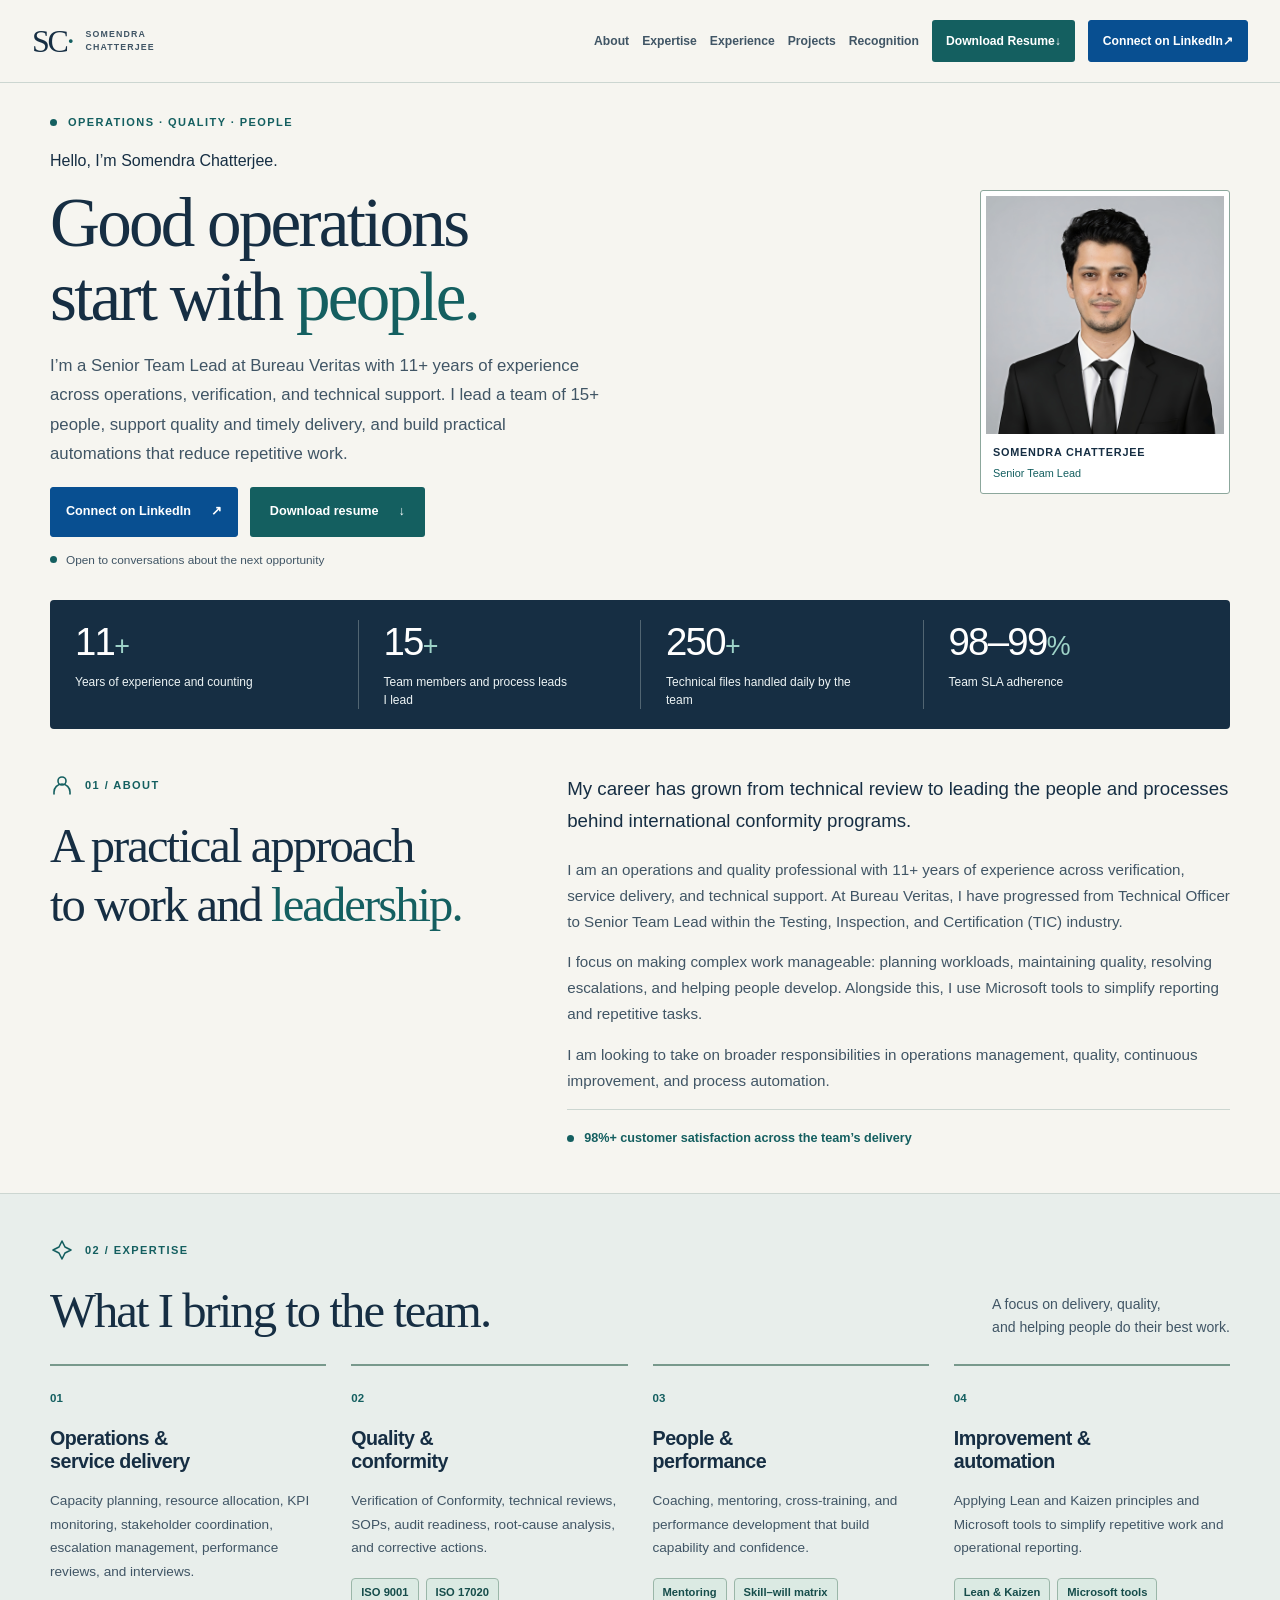
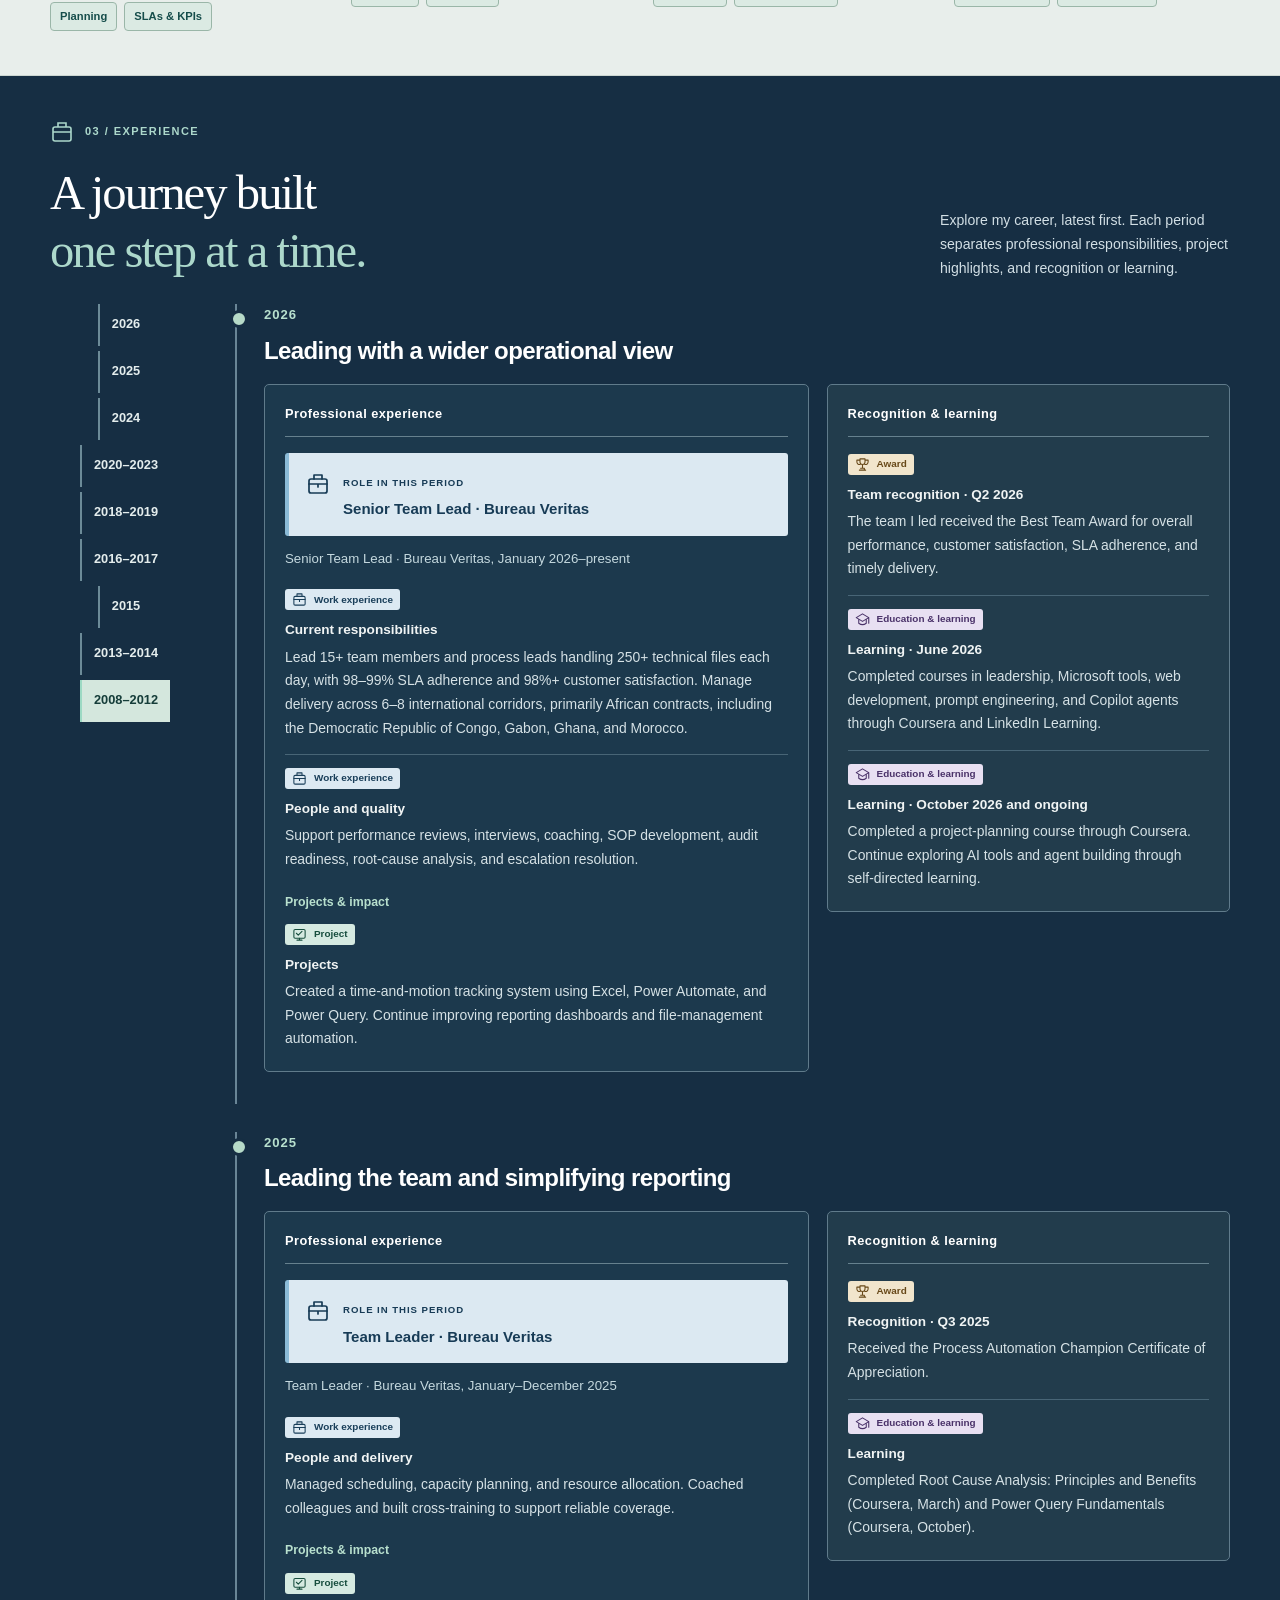
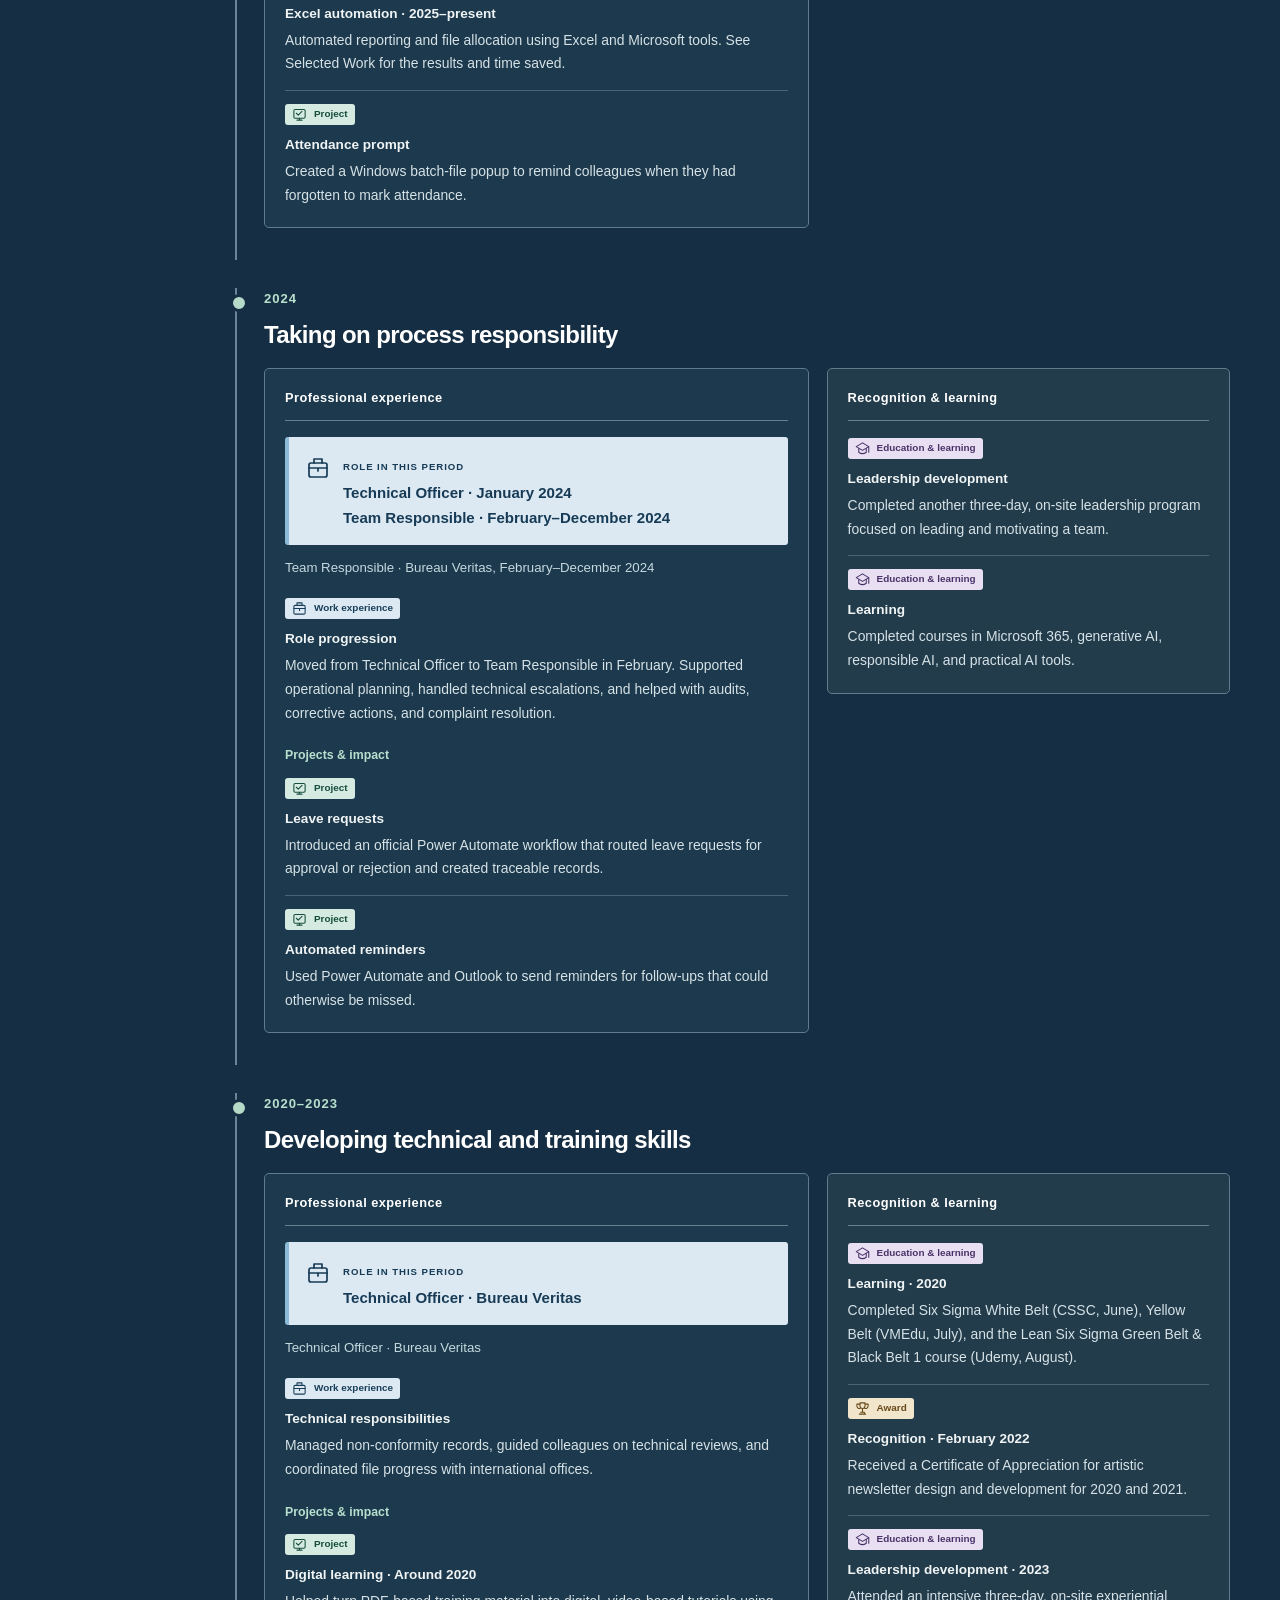
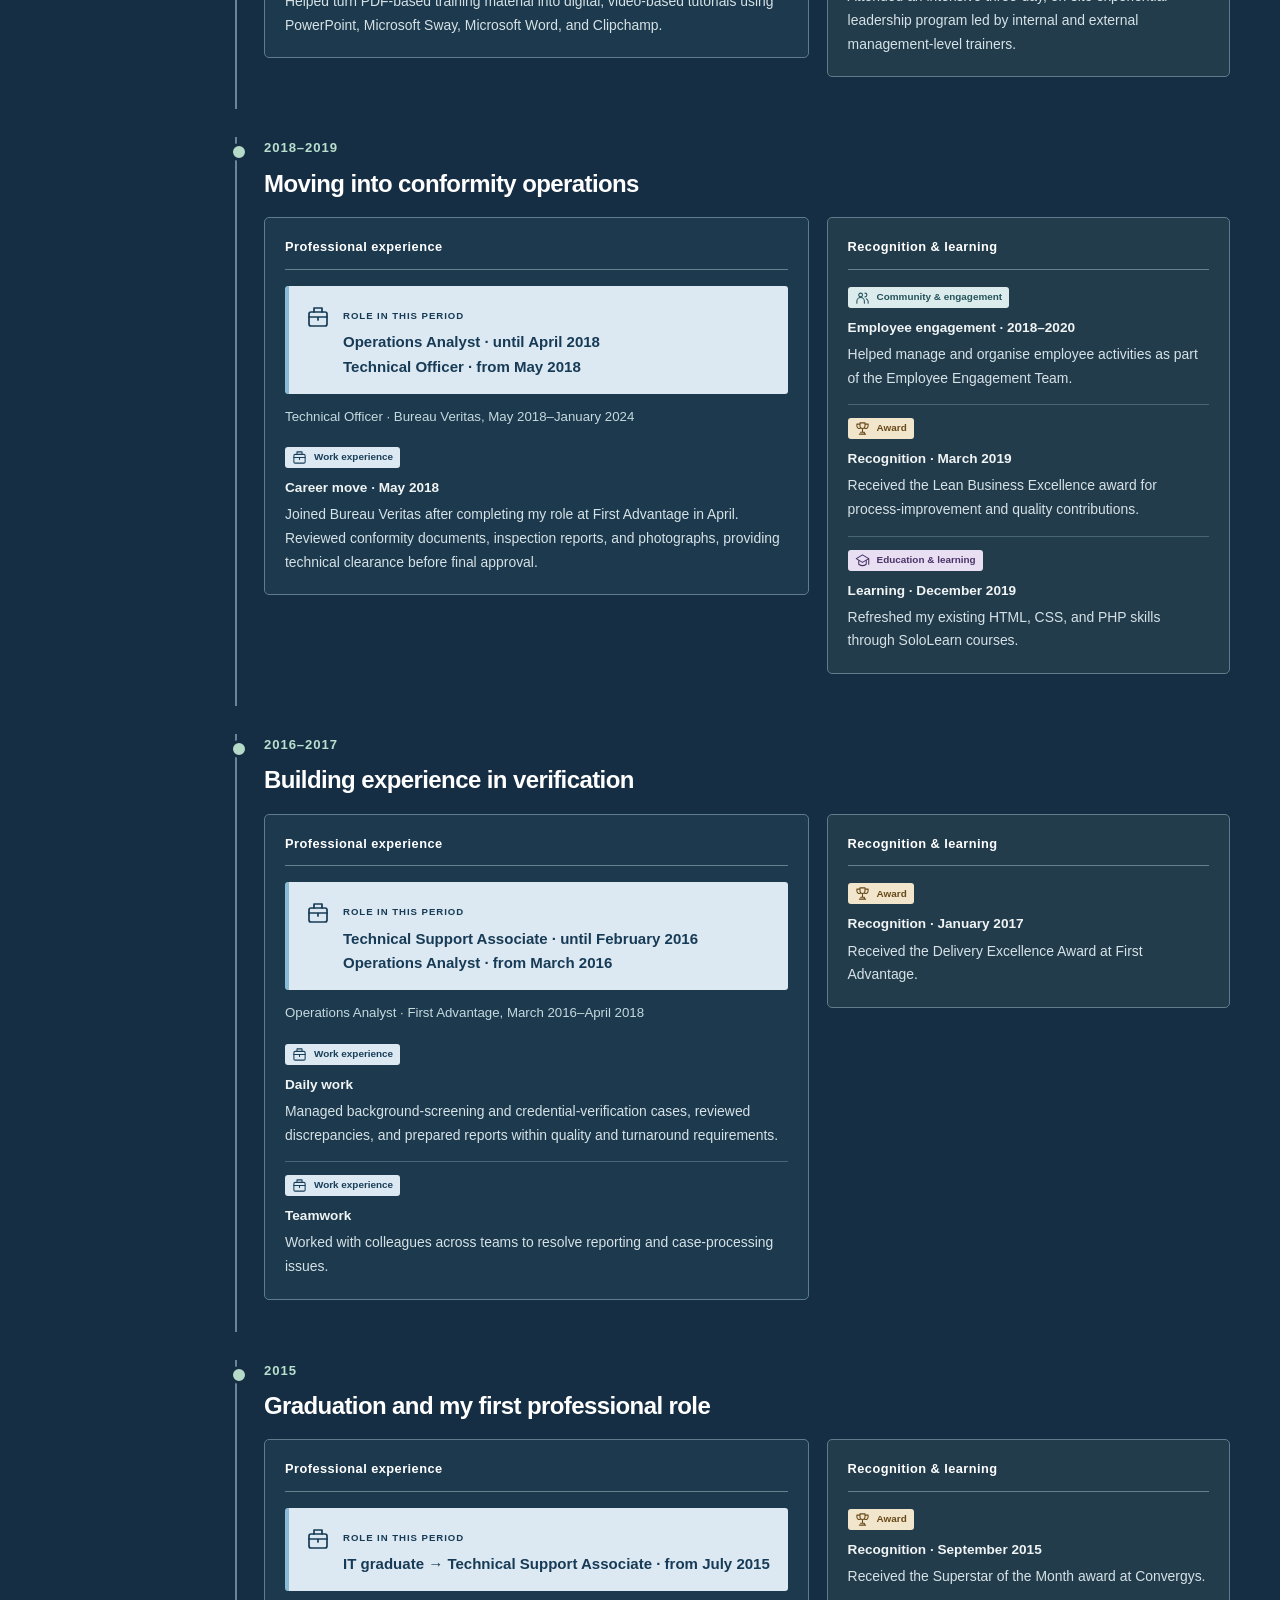
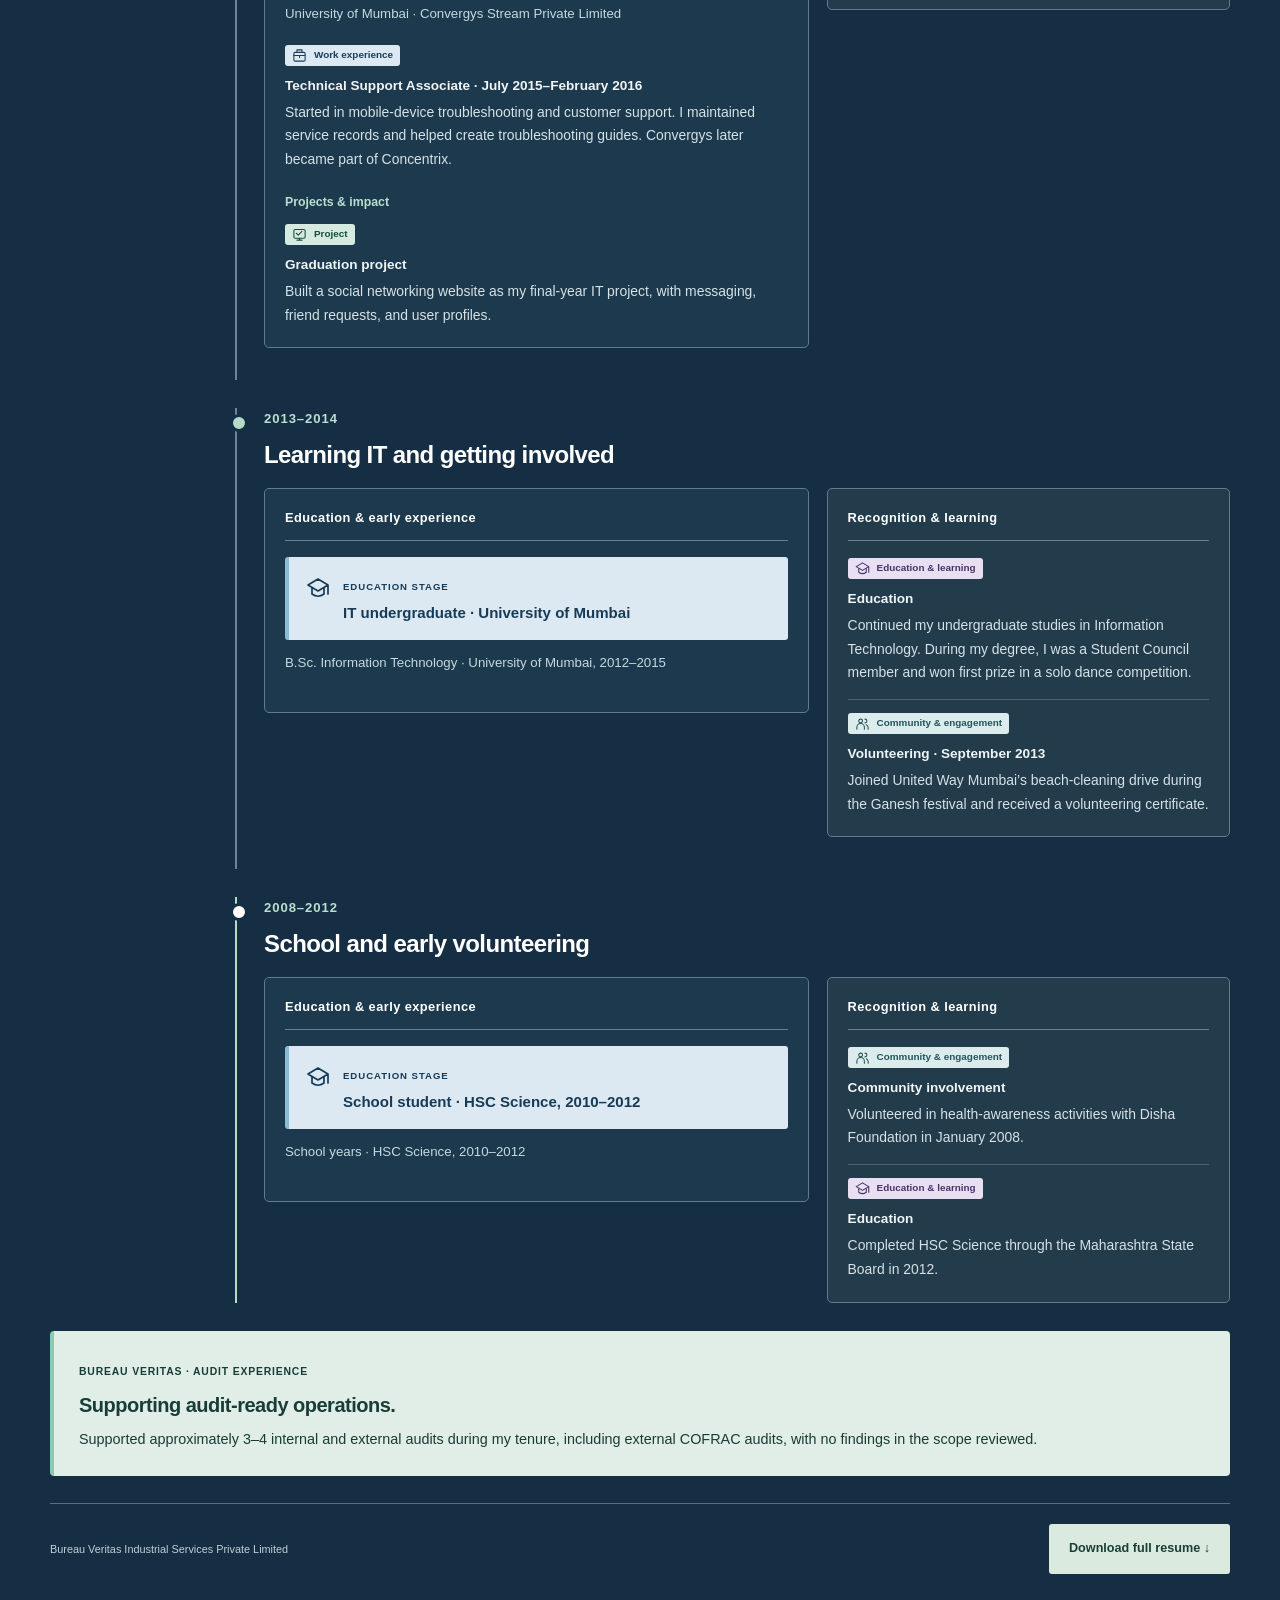
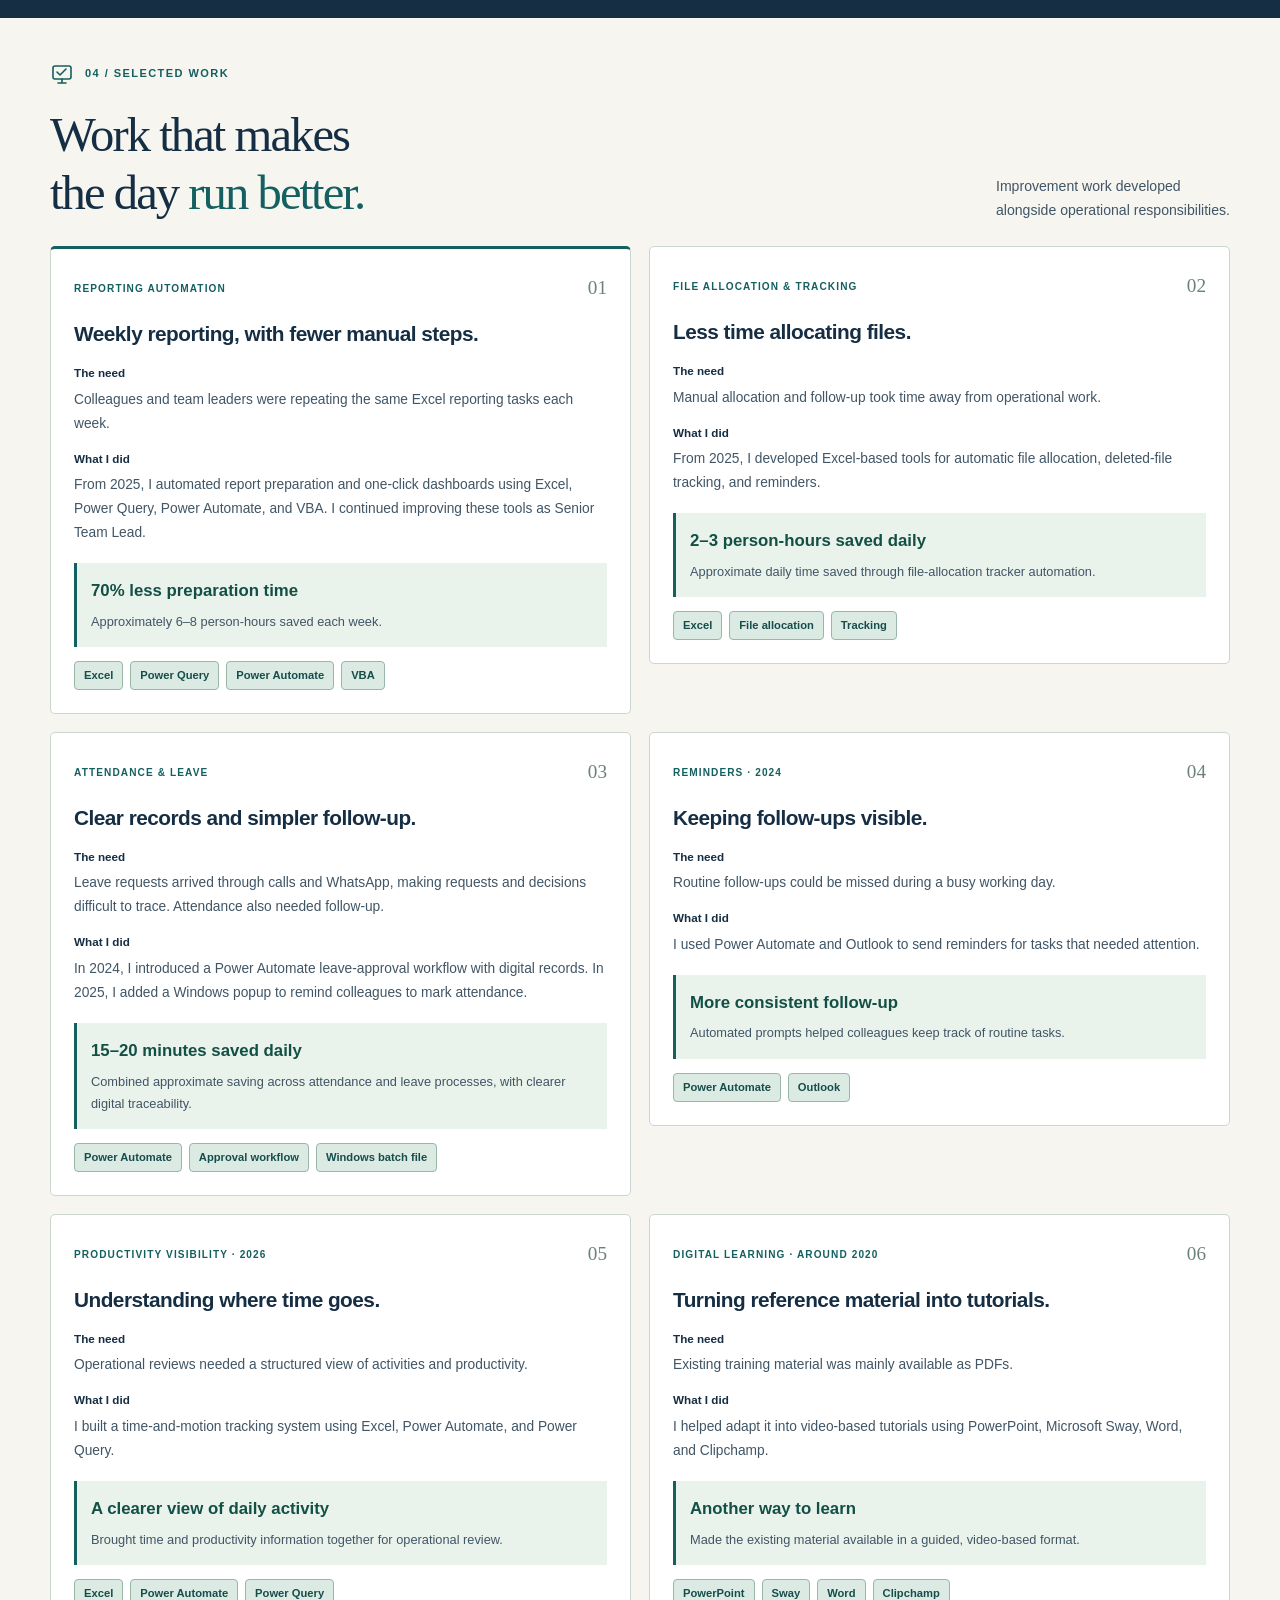
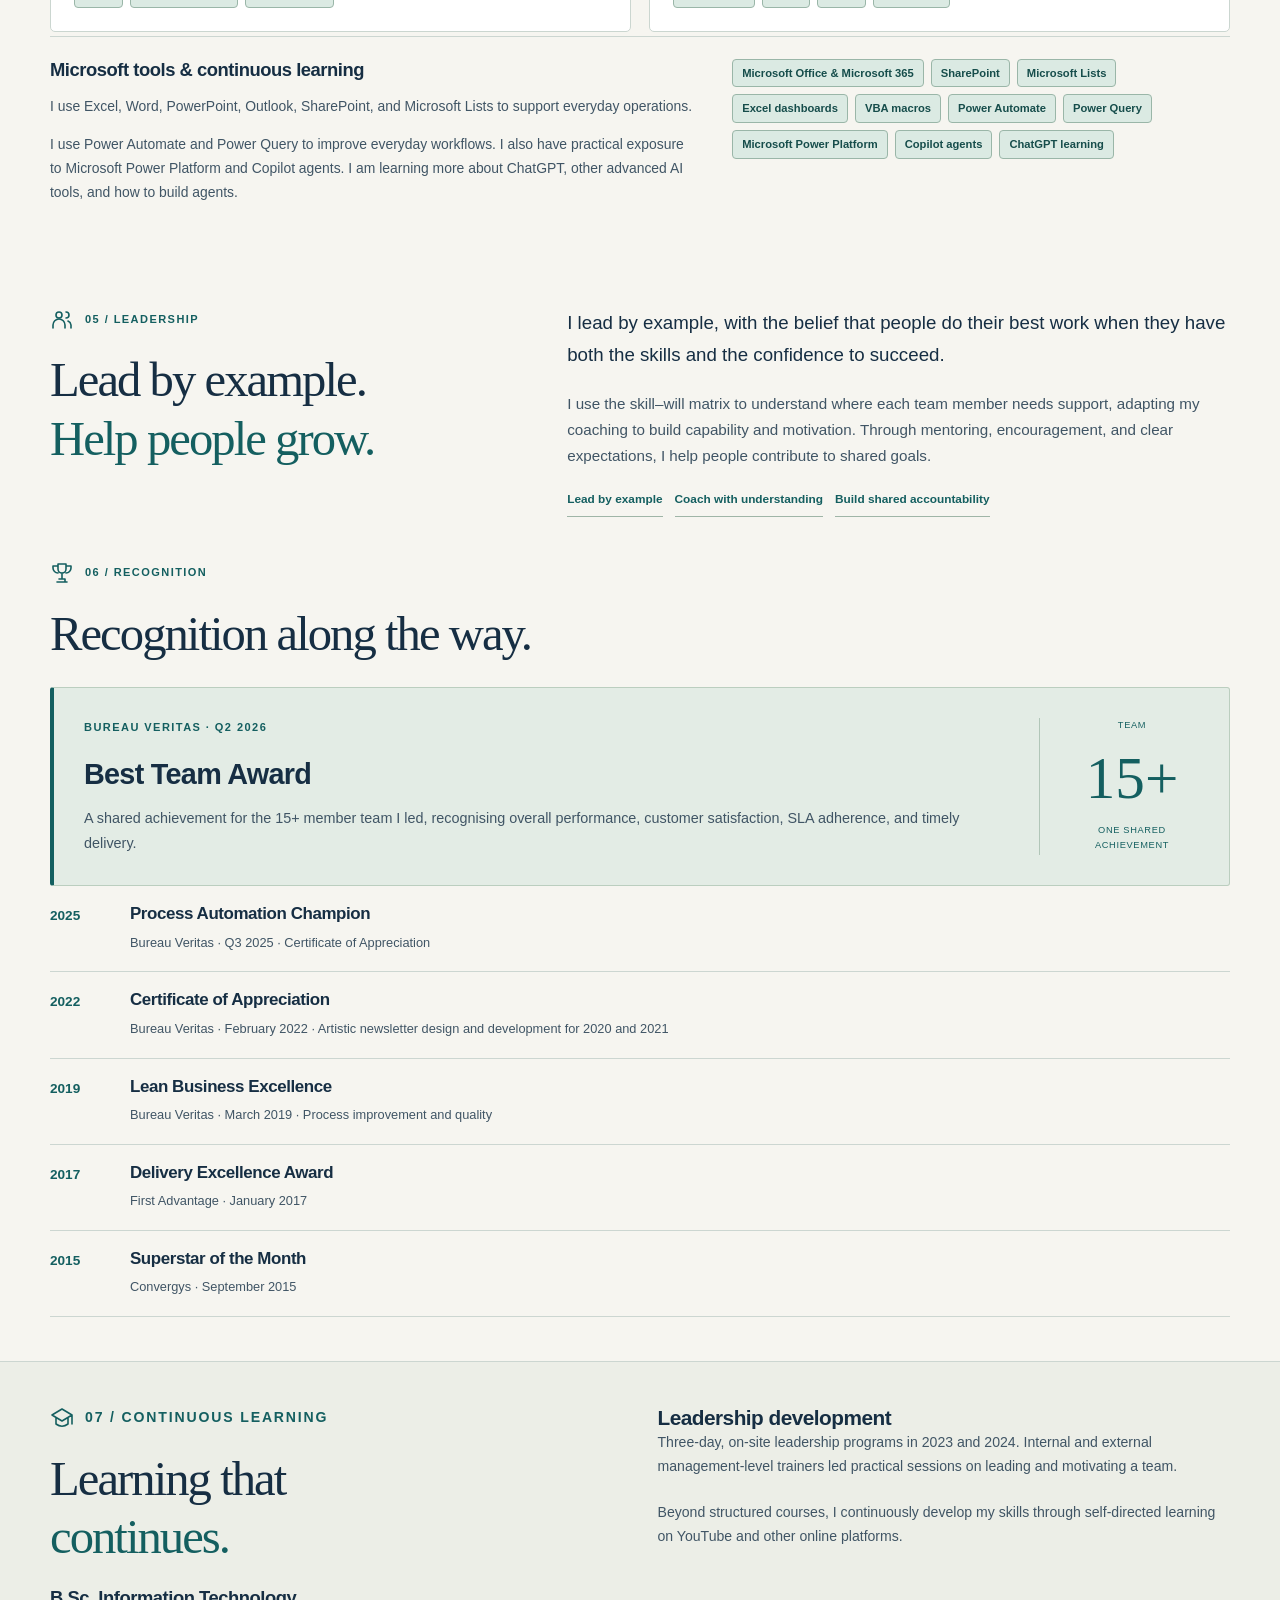
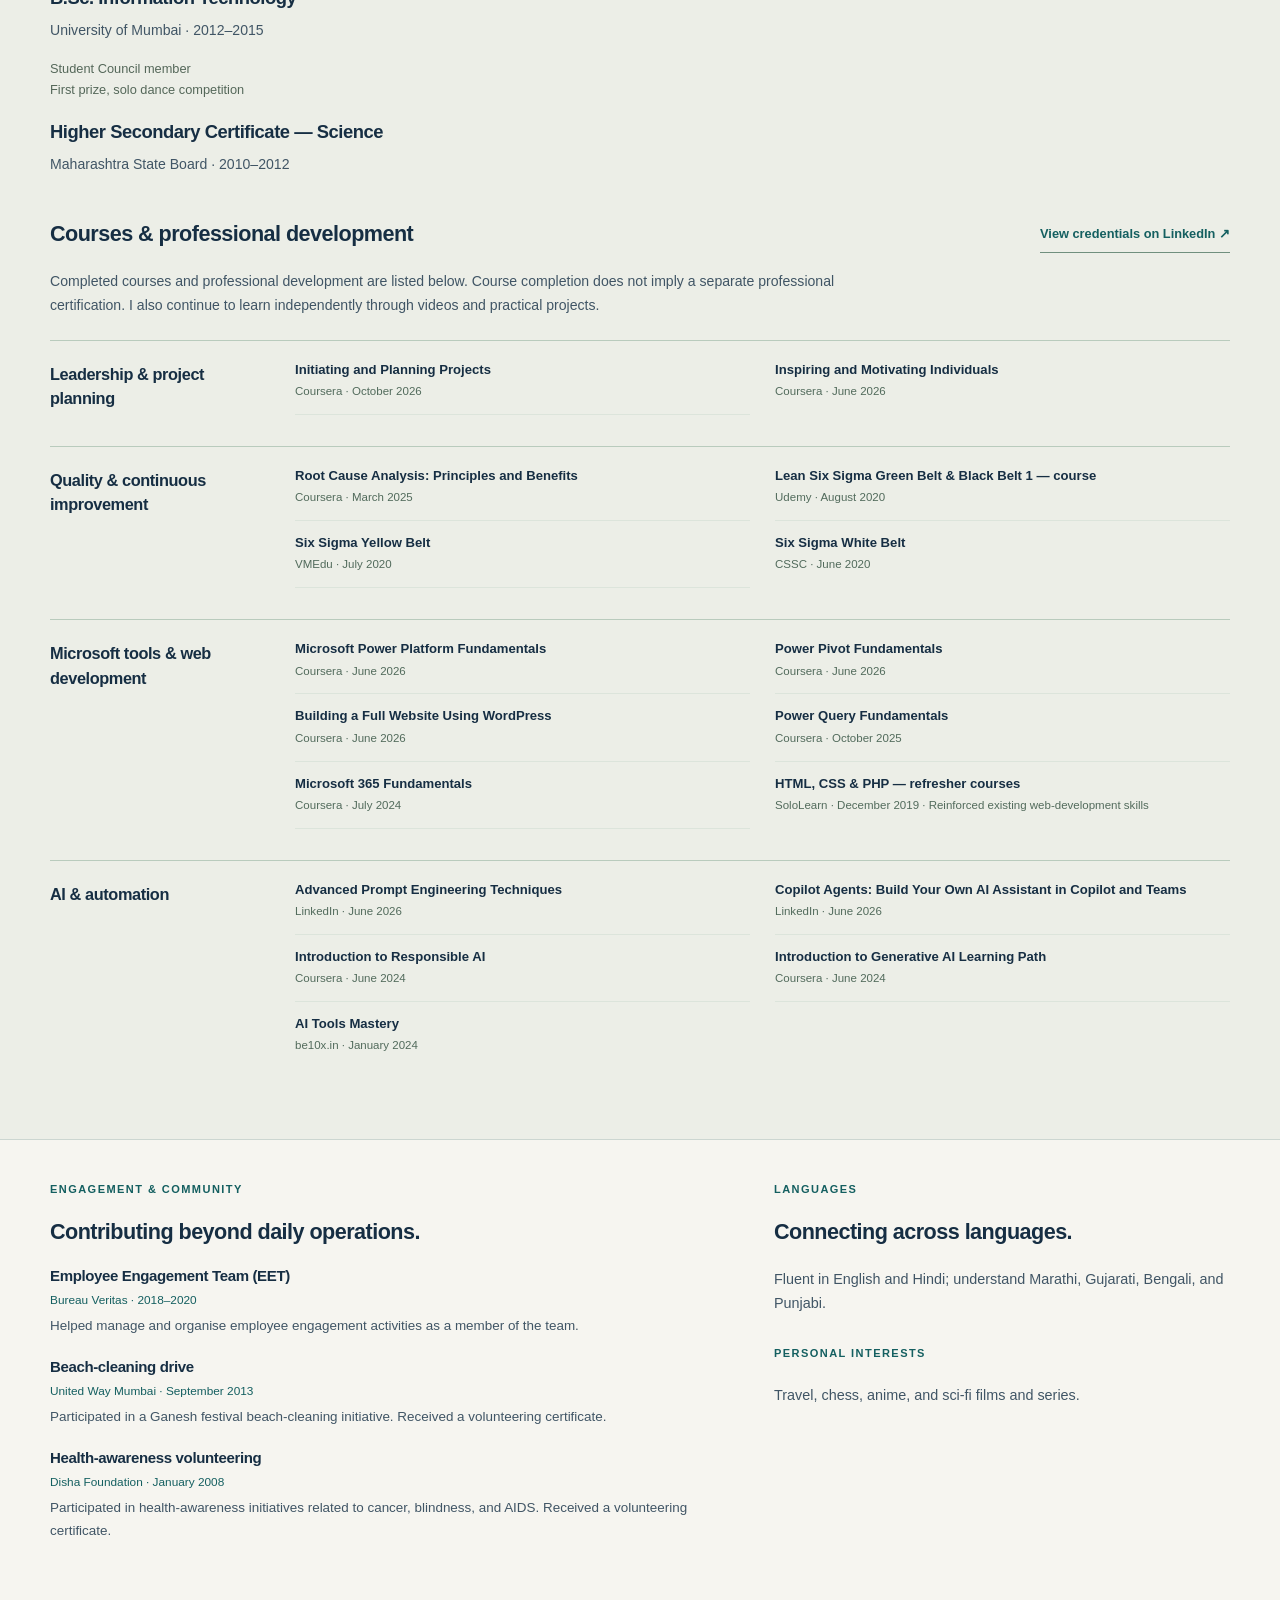
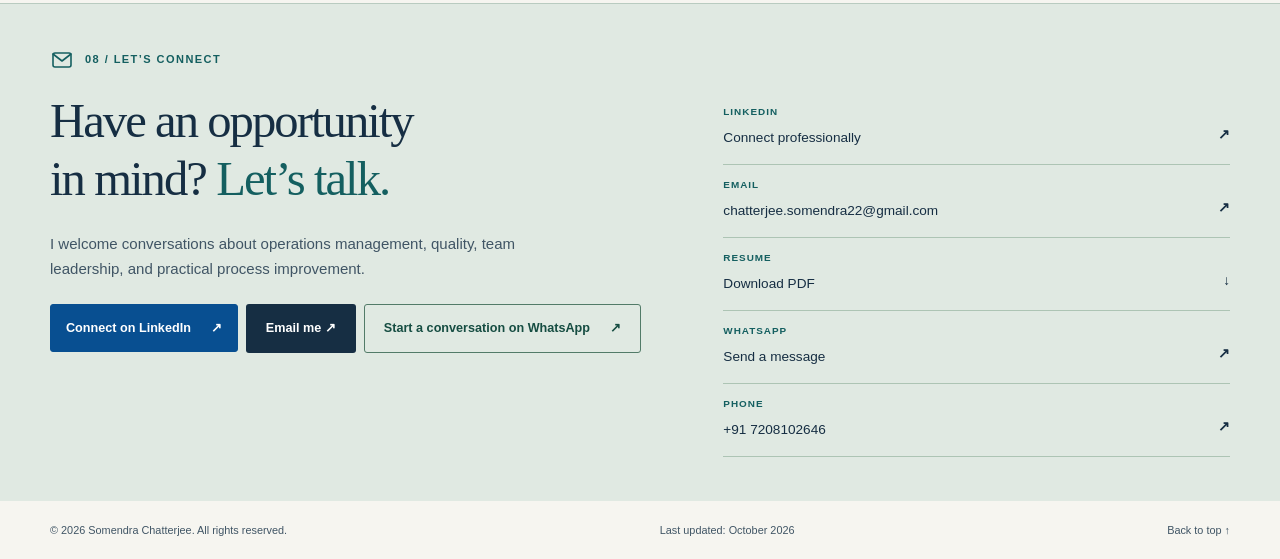
==== index.html @ 94c06a0e "Add files via upload" ====
<!doctype html>
<html lang="en">
<head>
<meta charset="utf-8"><meta name="viewport" content="width=device-width,initial-scale=1">
<meta name="theme-color" content="#142e3a">
<title>Somendra Chatterjee | Operations & Quality Leadership</title>
<meta name="description" content="Meet Somendra Chatterjee: Senior Team Lead with 11+ years of experience, leading operations, quality and practical process improvement at Bureau Veritas.">
<meta property="og:title" content="Somendra Chatterjee | Operations & Quality Leadership"><meta property="og:description" content="People-focused leadership. Reliable operations. Practical improvement."><meta property="og:type" content="website"><meta name="twitter:card" content="summary">
<link rel="icon" href="assets/favicon.svg" type="image/svg+xml"><link rel="stylesheet" href="styles.css"><script src="script.js" defer></script>
</head>
<body>
<a class="skip" href="#main">Skip to content</a>
<header class="header"><div class="nav-wrap"><a class="brand" href="#top" aria-label="Somendra Chatterjee home"><span class="monogram">SC<span>·</span></span><span class="brand-name">SOMENDRA<br>CHATTERJEE</span></a><nav id="navigation" aria-label="Main navigation"><a href="#about">About</a><a href="#expertise">Expertise</a><a href="#experience">Experience</a><a href="#projects">Projects</a><a href="#recognition">Recognition</a><a class="nav-resume" href="assets/Somendra-Chatterjee-Resume.pdf" download>Download Resume <span aria-hidden="true">↓</span></a><a class="nav-linkedin linkedin-button" href="https://www.linkedin.com/in/somendra1994chatterjee" target="_blank" rel="noopener noreferrer">Connect on LinkedIn <span aria-hidden="true">↗</span></a></nav></div></header>
<main id="main">
<section class="hero wrap" id="top" aria-labelledby="hero-title"><div class="hero-copy"><p class="eyebrow"><span class="dot"></span> OPERATIONS · QUALITY · PEOPLE</p><p class="intro-name">Hello, I’m Somendra Chatterjee.</p><h1 id="hero-title">Good operations<br>start with <span>people.</span></h1><p class="hero-text">I’m a Senior Team Lead at Bureau Veritas with 11+ years of experience across operations, verification, and technical support. I lead a team of 15+ people, support quality and timely delivery, and build practical automations that reduce repetitive work.</p><div class="actions"><a class="button linkedin-button" href="https://www.linkedin.com/in/somendra1994chatterjee" target="_blank" rel="noopener noreferrer">Connect on LinkedIn <span aria-hidden="true">↗</span></a><a class="button resume-button" href="assets/Somendra-Chatterjee-Resume.pdf" download>Download resume <span aria-hidden="true">↓</span></a></div><p class="availability"><span class="dot"></span> Open to conversations about the next opportunity</p></div><figure class="portrait"><img src="assets/portrait.jpg" width="1600" height="1600" alt="Somendra Chatterjee in a black suit and tie" fetchpriority="high"><figcaption><span>SOMENDRA CHATTERJEE</span><span>Senior Team Lead</span></figcaption></figure></section>
<section class="metrics wrap" aria-label="Career and team highlights"><div><strong>11<span>+</span></strong><p>Years of experience and counting</p></div><div><strong>15<span>+</span></strong><p>Team members and process leads I lead</p></div><div><strong>250<span>+</span></strong><p>Technical files handled daily by the team</p></div><div><strong>98–99<span>%</span></strong><p>Team SLA adherence</p></div></section>
<section class="section wrap split" id="about"><div><p class="eyebrow"><svg class="section-icon" viewBox="0 0 24 24" fill="none" stroke="currentColor" stroke-width="1.6" stroke-linecap="round" stroke-linejoin="round" aria-hidden="true"><circle cx="12" cy="8" r="4"/><path d="M4 21v-2a8 8 0 0 1 16 0v2"/></svg>01 / ABOUT</p><h2>A practical approach<br>to work and <em>leadership.</em></h2></div><div class="prose"><p class="lead">My career has grown from technical review to leading the people and processes behind international conformity programs.</p><p>I am an operations and quality professional with 11+ years of experience across verification, service delivery, and technical support. At Bureau Veritas, I have progressed from Technical Officer to Senior Team Lead within the Testing, Inspection, and Certification (TIC) industry.</p><p>I focus on making complex work manageable: planning workloads, maintaining quality, resolving escalations, and helping people develop. Alongside this, I use Microsoft tools to simplify reporting and repetitive tasks.</p><p>I am looking to take on broader responsibilities in operations management, quality, continuous improvement, and process automation.</p><div class="text-note"><span class="dot"></span><span>98%+ customer satisfaction across the team’s delivery</span></div></div></section>
<section class="expertise-band" id="expertise"><div class="wrap section"><div class="section-head"><div><p class="eyebrow"><svg class="section-icon" viewBox="0 0 24 24" fill="none" stroke="currentColor" stroke-width="1.6" stroke-linecap="round" stroke-linejoin="round" aria-hidden="true"><path d="m12 3 3 6 6 3-6 3-3 6-3-6-6-3 6-3Z"/></svg>02 / EXPERTISE</p><h2>What I bring to the team.</h2></div><p>A focus on delivery, quality,<br>and helping people do their best work.</p></div><div class="expertise-grid"><article><span class="number">01</span><h3>Operations &<br>service delivery</h3><p>Capacity planning, resource allocation, KPI monitoring, stakeholder coordination, escalation management, performance reviews, and interviews.</p><div class="tags"><span>Planning</span><span>SLAs & KPIs</span></div></article><article><span class="number">02</span><h3>Quality &<br>conformity</h3><p>Verification of Conformity, technical reviews, SOPs, audit readiness, root-cause analysis, and corrective actions.</p><div class="tags"><span>ISO 9001</span><span>ISO 17020</span></div></article><article><span class="number">03</span><h3>People &<br>performance</h3><p>Coaching, mentoring, cross-training, and performance development that build capability and confidence.</p><div class="tags"><span>Mentoring</span><span>Skill–will matrix</span></div></article><article><span class="number">04</span><h3>Improvement &<br>automation</h3><p>Applying Lean and Kaizen principles and Microsoft tools to simplify repetitive work and operational reporting.</p><div class="tags"><span>Lean & Kaizen</span><span>Microsoft tools</span></div></article></div></div></section>

<section class="career-band" id="experience"><div class="wrap section"><div class="section-head"><div><p class="eyebrow"><svg class="section-icon" viewBox="0 0 24 24" fill="none" stroke="currentColor" stroke-width="1.6" aria-hidden="true"><rect x="3" y="7" width="18" height="14" rx="2"/><path d="M8 7V3h8v4M3 12h18"/></svg>03 / EXPERIENCE</p><h2>A journey built<br><em>one step at a time.</em></h2></div><p>Explore my career, latest first. Each period separates professional responsibilities, project highlights, and recognition or learning.</p></div><div class="vertical-journey"><nav class="year-nav" aria-label="Journey periods"><a href="#period-8">2026</a><a href="#period-7">2025</a><a href="#period-6">2024</a><a href="#period-5">2020–2023</a><a href="#period-4">2018–2019</a><a href="#period-3">2016–2017</a><a href="#period-2">2015</a><a href="#period-1">2013–2014</a><a href="#period-0">2008–2012</a></nav><div class="journey-entries"><article class="year-entry" id="period-8"><p class="period-label">2026</p><h3>Leading with a wider operational view</h3><div class="period-panels"><div class="experience-panel"><h4 class="panel-title">Professional experience</h4><div class="role-highlight"><svg class="milestone-icon" viewBox="0 0 24 24" fill="none" stroke="currentColor" stroke-width="1.7" stroke-linecap="round" stroke-linejoin="round" aria-hidden="true"><rect x="3" y="7" width="18" height="14" rx="2"/><path d="M8 7V3h8v4M3 12h18m-9 0v3"/></svg><div><span class="role-caption">ROLE IN THIS PERIOD</span><p>Senior Team Lead · Bureau Veritas</p></div></div><p class="period-role">Senior Team Lead · Bureau Veritas, January 2026–present</p><ul><li class="milestone milestone-work"><div class="milestone-type"><svg class="milestone-icon" viewBox="0 0 24 24" fill="none" stroke="currentColor" stroke-width="1.7" stroke-linecap="round" stroke-linejoin="round" aria-hidden="true"><rect x="3" y="7" width="18" height="14" rx="2"/><path d="M8 7V3h8v4M3 12h18m-9 0v3"/></svg><span>Work experience</span></div><strong>Current responsibilities</strong><p>Lead 15+ team members and process leads handling 250+ technical files each day, with 98–99% SLA adherence and 98%+ customer satisfaction. Manage delivery across 6–8 international corridors, primarily African contracts, including the Democratic Republic of Congo, Gabon, Ghana, and Morocco.</p></li><li class="milestone milestone-work"><div class="milestone-type"><svg class="milestone-icon" viewBox="0 0 24 24" fill="none" stroke="currentColor" stroke-width="1.7" stroke-linecap="round" stroke-linejoin="round" aria-hidden="true"><rect x="3" y="7" width="18" height="14" rx="2"/><path d="M8 7V3h8v4M3 12h18m-9 0v3"/></svg><span>Work experience</span></div><strong>People and quality</strong><p>Support performance reviews, interviews, coaching, SOP development, audit readiness, root-cause analysis, and escalation resolution.</p></li></ul><h5 class="panel-subtitle">Projects &amp; impact</h5><ul><li class="milestone milestone-project"><div class="milestone-type"><svg class="milestone-icon" viewBox="0 0 24 24" fill="none" stroke="currentColor" stroke-width="1.7" stroke-linecap="round" stroke-linejoin="round" aria-hidden="true"><rect x="3" y="4" width="18" height="14" rx="2"/><path d="M8 21h8m-4-3v3m-5-11 3 3 6-6"/></svg><span>Project</span></div><strong>Projects</strong><p>Created a time-and-motion tracking system using Excel, Power Automate, and Power Query. Continue improving reporting dashboards and file-management automation.</p></li></ul></div><div class="development-panel"><h4 class="panel-title">Recognition &amp; learning</h4><ul><li class="milestone milestone-award"><div class="milestone-type"><svg class="milestone-icon" viewBox="0 0 24 24" fill="none" stroke="currentColor" stroke-width="1.7" stroke-linecap="round" stroke-linejoin="round" aria-hidden="true"><path d="M8 3h8v5a4 4 0 0 1-8 0V3Zm0 2H3v2a5 5 0 0 0 5 5m8-7h5v2a5 5 0 0 1-5 5m-4 0v6m-5 3h10m-8-3h6v3"/></svg><span>Award</span></div><strong>Team recognition · Q2 2026</strong><p>The team I led received the Best Team Award for overall performance, customer satisfaction, SLA adherence, and timely delivery.</p></li><li class="milestone milestone-education"><div class="milestone-type"><svg class="milestone-icon" viewBox="0 0 24 24" fill="none" stroke="currentColor" stroke-width="1.7" stroke-linecap="round" stroke-linejoin="round" aria-hidden="true"><path d="m2 9 10-6 10 6-10 6L2 9Zm4 3v6c4 3 8 3 12 0v-6m4-3v9"/></svg><span>Education & learning</span></div><strong>Learning · June 2026</strong><p>Completed courses in leadership, Microsoft tools, web development, prompt engineering, and Copilot agents through Coursera and LinkedIn Learning.</p></li><li class="milestone milestone-education"><div class="milestone-type"><svg class="milestone-icon" viewBox="0 0 24 24" fill="none" stroke="currentColor" stroke-width="1.7" stroke-linecap="round" stroke-linejoin="round" aria-hidden="true"><path d="m2 9 10-6 10 6-10 6L2 9Zm4 3v6c4 3 8 3 12 0v-6m4-3v9"/></svg><span>Education & learning</span></div><strong>Learning · October 2026 and ongoing</strong><p>Completed a project-planning course through Coursera. Continue exploring AI tools and agent building through self-directed learning.</p></li></ul></div></div></article><article class="year-entry" id="period-7"><p class="period-label">2025</p><h3>Leading the team and simplifying reporting</h3><div class="period-panels"><div class="experience-panel"><h4 class="panel-title">Professional experience</h4><div class="role-highlight"><svg class="milestone-icon" viewBox="0 0 24 24" fill="none" stroke="currentColor" stroke-width="1.7" stroke-linecap="round" stroke-linejoin="round" aria-hidden="true"><rect x="3" y="7" width="18" height="14" rx="2"/><path d="M8 7V3h8v4M3 12h18m-9 0v3"/></svg><div><span class="role-caption">ROLE IN THIS PERIOD</span><p>Team Leader · Bureau Veritas</p></div></div><p class="period-role">Team Leader · Bureau Veritas, January–December 2025</p><ul><li class="milestone milestone-work"><div class="milestone-type"><svg class="milestone-icon" viewBox="0 0 24 24" fill="none" stroke="currentColor" stroke-width="1.7" stroke-linecap="round" stroke-linejoin="round" aria-hidden="true"><rect x="3" y="7" width="18" height="14" rx="2"/><path d="M8 7V3h8v4M3 12h18m-9 0v3"/></svg><span>Work experience</span></div><strong>People and delivery</strong><p>Managed scheduling, capacity planning, and resource allocation. Coached colleagues and built cross-training to support reliable coverage.</p></li></ul><h5 class="panel-subtitle">Projects &amp; impact</h5><ul><li class="milestone milestone-project"><div class="milestone-type"><svg class="milestone-icon" viewBox="0 0 24 24" fill="none" stroke="currentColor" stroke-width="1.7" stroke-linecap="round" stroke-linejoin="round" aria-hidden="true"><rect x="3" y="4" width="18" height="14" rx="2"/><path d="M8 21h8m-4-3v3m-5-11 3 3 6-6"/></svg><span>Project</span></div><strong>Excel automation · 2025–present</strong><p>Automated reporting and file allocation using Excel and Microsoft tools. See Selected Work for the results and time saved.</p></li><li class="milestone milestone-project"><div class="milestone-type"><svg class="milestone-icon" viewBox="0 0 24 24" fill="none" stroke="currentColor" stroke-width="1.7" stroke-linecap="round" stroke-linejoin="round" aria-hidden="true"><rect x="3" y="4" width="18" height="14" rx="2"/><path d="M8 21h8m-4-3v3m-5-11 3 3 6-6"/></svg><span>Project</span></div><strong>Attendance prompt</strong><p>Created a Windows batch-file popup to remind colleagues when they had forgotten to mark attendance.</p></li></ul></div><div class="development-panel"><h4 class="panel-title">Recognition &amp; learning</h4><ul><li class="milestone milestone-award"><div class="milestone-type"><svg class="milestone-icon" viewBox="0 0 24 24" fill="none" stroke="currentColor" stroke-width="1.7" stroke-linecap="round" stroke-linejoin="round" aria-hidden="true"><path d="M8 3h8v5a4 4 0 0 1-8 0V3Zm0 2H3v2a5 5 0 0 0 5 5m8-7h5v2a5 5 0 0 1-5 5m-4 0v6m-5 3h10m-8-3h6v3"/></svg><span>Award</span></div><strong>Recognition · Q3 2025</strong><p>Received the Process Automation Champion Certificate of Appreciation.</p></li><li class="milestone milestone-education"><div class="milestone-type"><svg class="milestone-icon" viewBox="0 0 24 24" fill="none" stroke="currentColor" stroke-width="1.7" stroke-linecap="round" stroke-linejoin="round" aria-hidden="true"><path d="m2 9 10-6 10 6-10 6L2 9Zm4 3v6c4 3 8 3 12 0v-6m4-3v9"/></svg><span>Education & learning</span></div><strong>Learning</strong><p>Completed Root Cause Analysis: Principles and Benefits (Coursera, March) and Power Query Fundamentals (Coursera, October).</p></li></ul></div></div></article><article class="year-entry" id="period-6"><p class="period-label">2024</p><h3>Taking on process responsibility</h3><div class="period-panels"><div class="experience-panel"><h4 class="panel-title">Professional experience</h4><div class="role-highlight"><svg class="milestone-icon" viewBox="0 0 24 24" fill="none" stroke="currentColor" stroke-width="1.7" stroke-linecap="round" stroke-linejoin="round" aria-hidden="true"><rect x="3" y="7" width="18" height="14" rx="2"/><path d="M8 7V3h8v4M3 12h18m-9 0v3"/></svg><div><span class="role-caption">ROLE IN THIS PERIOD</span><p>Technical Officer · January 2024<br>Team Responsible · February–December 2024</p></div></div><p class="period-role">Team Responsible · Bureau Veritas, February–December 2024</p><ul><li class="milestone milestone-work"><div class="milestone-type"><svg class="milestone-icon" viewBox="0 0 24 24" fill="none" stroke="currentColor" stroke-width="1.7" stroke-linecap="round" stroke-linejoin="round" aria-hidden="true"><rect x="3" y="7" width="18" height="14" rx="2"/><path d="M8 7V3h8v4M3 12h18m-9 0v3"/></svg><span>Work experience</span></div><strong>Role progression</strong><p>Moved from Technical Officer to Team Responsible in February. Supported operational planning, handled technical escalations, and helped with audits, corrective actions, and complaint resolution.</p></li></ul><h5 class="panel-subtitle">Projects &amp; impact</h5><ul><li class="milestone milestone-project"><div class="milestone-type"><svg class="milestone-icon" viewBox="0 0 24 24" fill="none" stroke="currentColor" stroke-width="1.7" stroke-linecap="round" stroke-linejoin="round" aria-hidden="true"><rect x="3" y="4" width="18" height="14" rx="2"/><path d="M8 21h8m-4-3v3m-5-11 3 3 6-6"/></svg><span>Project</span></div><strong>Leave requests</strong><p>Introduced an official Power Automate workflow that routed leave requests for approval or rejection and created traceable records.</p></li><li class="milestone milestone-project"><div class="milestone-type"><svg class="milestone-icon" viewBox="0 0 24 24" fill="none" stroke="currentColor" stroke-width="1.7" stroke-linecap="round" stroke-linejoin="round" aria-hidden="true"><rect x="3" y="4" width="18" height="14" rx="2"/><path d="M8 21h8m-4-3v3m-5-11 3 3 6-6"/></svg><span>Project</span></div><strong>Automated reminders</strong><p>Used Power Automate and Outlook to send reminders for follow-ups that could otherwise be missed.</p></li></ul></div><div class="development-panel"><h4 class="panel-title">Recognition &amp; learning</h4><ul><li class="milestone milestone-education"><div class="milestone-type"><svg class="milestone-icon" viewBox="0 0 24 24" fill="none" stroke="currentColor" stroke-width="1.7" stroke-linecap="round" stroke-linejoin="round" aria-hidden="true"><path d="m2 9 10-6 10 6-10 6L2 9Zm4 3v6c4 3 8 3 12 0v-6m4-3v9"/></svg><span>Education & learning</span></div><strong>Leadership development</strong><p>Completed another three-day, on-site leadership program focused on leading and motivating a team.</p></li><li class="milestone milestone-education"><div class="milestone-type"><svg class="milestone-icon" viewBox="0 0 24 24" fill="none" stroke="currentColor" stroke-width="1.7" stroke-linecap="round" stroke-linejoin="round" aria-hidden="true"><path d="m2 9 10-6 10 6-10 6L2 9Zm4 3v6c4 3 8 3 12 0v-6m4-3v9"/></svg><span>Education & learning</span></div><strong>Learning</strong><p>Completed courses in Microsoft 365, generative AI, responsible AI, and practical AI tools.</p></li></ul></div></div></article><article class="year-entry" id="period-5"><p class="period-label">2020–2023</p><h3>Developing technical and training skills</h3><div class="period-panels"><div class="experience-panel"><h4 class="panel-title">Professional experience</h4><div class="role-highlight"><svg class="milestone-icon" viewBox="0 0 24 24" fill="none" stroke="currentColor" stroke-width="1.7" stroke-linecap="round" stroke-linejoin="round" aria-hidden="true"><rect x="3" y="7" width="18" height="14" rx="2"/><path d="M8 7V3h8v4M3 12h18m-9 0v3"/></svg><div><span class="role-caption">ROLE IN THIS PERIOD</span><p>Technical Officer · Bureau Veritas</p></div></div><p class="period-role">Technical Officer · Bureau Veritas</p><ul><li class="milestone milestone-work"><div class="milestone-type"><svg class="milestone-icon" viewBox="0 0 24 24" fill="none" stroke="currentColor" stroke-width="1.7" stroke-linecap="round" stroke-linejoin="round" aria-hidden="true"><rect x="3" y="7" width="18" height="14" rx="2"/><path d="M8 7V3h8v4M3 12h18m-9 0v3"/></svg><span>Work experience</span></div><strong>Technical responsibilities</strong><p>Managed non-conformity records, guided colleagues on technical reviews, and coordinated file progress with international offices.</p></li></ul><h5 class="panel-subtitle">Projects &amp; impact</h5><ul><li class="milestone milestone-project"><div class="milestone-type"><svg class="milestone-icon" viewBox="0 0 24 24" fill="none" stroke="currentColor" stroke-width="1.7" stroke-linecap="round" stroke-linejoin="round" aria-hidden="true"><rect x="3" y="4" width="18" height="14" rx="2"/><path d="M8 21h8m-4-3v3m-5-11 3 3 6-6"/></svg><span>Project</span></div><strong>Digital learning · Around 2020</strong><p>Helped turn PDF-based training material into digital, video-based tutorials using PowerPoint, Microsoft Sway, Microsoft Word, and Clipchamp.</p></li></ul></div><div class="development-panel"><h4 class="panel-title">Recognition &amp; learning</h4><ul><li class="milestone milestone-education"><div class="milestone-type"><svg class="milestone-icon" viewBox="0 0 24 24" fill="none" stroke="currentColor" stroke-width="1.7" stroke-linecap="round" stroke-linejoin="round" aria-hidden="true"><path d="m2 9 10-6 10 6-10 6L2 9Zm4 3v6c4 3 8 3 12 0v-6m4-3v9"/></svg><span>Education & learning</span></div><strong>Learning · 2020</strong><p>Completed Six Sigma White Belt (CSSC, June), Yellow Belt (VMEdu, July), and the Lean Six Sigma Green Belt & Black Belt 1 course (Udemy, August).</p></li><li class="milestone milestone-award"><div class="milestone-type"><svg class="milestone-icon" viewBox="0 0 24 24" fill="none" stroke="currentColor" stroke-width="1.7" stroke-linecap="round" stroke-linejoin="round" aria-hidden="true"><path d="M8 3h8v5a4 4 0 0 1-8 0V3Zm0 2H3v2a5 5 0 0 0 5 5m8-7h5v2a5 5 0 0 1-5 5m-4 0v6m-5 3h10m-8-3h6v3"/></svg><span>Award</span></div><strong>Recognition · February 2022</strong><p>Received a Certificate of Appreciation for artistic newsletter design and development for 2020 and 2021.</p></li><li class="milestone milestone-education"><div class="milestone-type"><svg class="milestone-icon" viewBox="0 0 24 24" fill="none" stroke="currentColor" stroke-width="1.7" stroke-linecap="round" stroke-linejoin="round" aria-hidden="true"><path d="m2 9 10-6 10 6-10 6L2 9Zm4 3v6c4 3 8 3 12 0v-6m4-3v9"/></svg><span>Education & learning</span></div><strong>Leadership development · 2023</strong><p>Attended an intensive three-day, on-site experiential leadership program led by internal and external management-level trainers.</p></li></ul></div></div></article><article class="year-entry" id="period-4"><p class="period-label">2018–2019</p><h3>Moving into conformity operations</h3><div class="period-panels"><div class="experience-panel"><h4 class="panel-title">Professional experience</h4><div class="role-highlight"><svg class="milestone-icon" viewBox="0 0 24 24" fill="none" stroke="currentColor" stroke-width="1.7" stroke-linecap="round" stroke-linejoin="round" aria-hidden="true"><rect x="3" y="7" width="18" height="14" rx="2"/><path d="M8 7V3h8v4M3 12h18m-9 0v3"/></svg><div><span class="role-caption">ROLE IN THIS PERIOD</span><p>Operations Analyst · until April 2018<br>Technical Officer · from May 2018</p></div></div><p class="period-role">Technical Officer · Bureau Veritas, May 2018–January 2024</p><ul><li class="milestone milestone-work"><div class="milestone-type"><svg class="milestone-icon" viewBox="0 0 24 24" fill="none" stroke="currentColor" stroke-width="1.7" stroke-linecap="round" stroke-linejoin="round" aria-hidden="true"><rect x="3" y="7" width="18" height="14" rx="2"/><path d="M8 7V3h8v4M3 12h18m-9 0v3"/></svg><span>Work experience</span></div><strong>Career move · May 2018</strong><p>Joined Bureau Veritas after completing my role at First Advantage in April. Reviewed conformity documents, inspection reports, and photographs, providing technical clearance before final approval.</p></li></ul></div><div class="development-panel"><h4 class="panel-title">Recognition &amp; learning</h4><ul><li class="milestone milestone-community"><div class="milestone-type"><svg class="milestone-icon" viewBox="0 0 24 24" fill="none" stroke="currentColor" stroke-width="1.7" stroke-linecap="round" stroke-linejoin="round" aria-hidden="true"><circle cx="9" cy="8" r="3"/><path d="M3 21v-3a6 6 0 0 1 12 0v3m1-16a3 3 0 0 1 0 6m2 3a5 5 0 0 1 3 4v3"/></svg><span>Community & engagement</span></div><strong>Employee engagement · 2018–2020</strong><p>Helped manage and organise employee activities as part of the Employee Engagement Team.</p></li><li class="milestone milestone-award"><div class="milestone-type"><svg class="milestone-icon" viewBox="0 0 24 24" fill="none" stroke="currentColor" stroke-width="1.7" stroke-linecap="round" stroke-linejoin="round" aria-hidden="true"><path d="M8 3h8v5a4 4 0 0 1-8 0V3Zm0 2H3v2a5 5 0 0 0 5 5m8-7h5v2a5 5 0 0 1-5 5m-4 0v6m-5 3h10m-8-3h6v3"/></svg><span>Award</span></div><strong>Recognition · March 2019</strong><p>Received the Lean Business Excellence award for process-improvement and quality contributions.</p></li><li class="milestone milestone-education"><div class="milestone-type"><svg class="milestone-icon" viewBox="0 0 24 24" fill="none" stroke="currentColor" stroke-width="1.7" stroke-linecap="round" stroke-linejoin="round" aria-hidden="true"><path d="m2 9 10-6 10 6-10 6L2 9Zm4 3v6c4 3 8 3 12 0v-6m4-3v9"/></svg><span>Education & learning</span></div><strong>Learning · December 2019</strong><p>Refreshed my existing HTML, CSS, and PHP skills through SoloLearn courses.</p></li></ul></div></div></article><article class="year-entry" id="period-3"><p class="period-label">2016–2017</p><h3>Building experience in verification</h3><div class="period-panels"><div class="experience-panel"><h4 class="panel-title">Professional experience</h4><div class="role-highlight"><svg class="milestone-icon" viewBox="0 0 24 24" fill="none" stroke="currentColor" stroke-width="1.7" stroke-linecap="round" stroke-linejoin="round" aria-hidden="true"><rect x="3" y="7" width="18" height="14" rx="2"/><path d="M8 7V3h8v4M3 12h18m-9 0v3"/></svg><div><span class="role-caption">ROLE IN THIS PERIOD</span><p>Technical Support Associate · until February 2016<br>Operations Analyst · from March 2016</p></div></div><p class="period-role">Operations Analyst · First Advantage, March 2016–April 2018</p><ul><li class="milestone milestone-work"><div class="milestone-type"><svg class="milestone-icon" viewBox="0 0 24 24" fill="none" stroke="currentColor" stroke-width="1.7" stroke-linecap="round" stroke-linejoin="round" aria-hidden="true"><rect x="3" y="7" width="18" height="14" rx="2"/><path d="M8 7V3h8v4M3 12h18m-9 0v3"/></svg><span>Work experience</span></div><strong>Daily work</strong><p>Managed background-screening and credential-verification cases, reviewed discrepancies, and prepared reports within quality and turnaround requirements.</p></li><li class="milestone milestone-work"><div class="milestone-type"><svg class="milestone-icon" viewBox="0 0 24 24" fill="none" stroke="currentColor" stroke-width="1.7" stroke-linecap="round" stroke-linejoin="round" aria-hidden="true"><rect x="3" y="7" width="18" height="14" rx="2"/><path d="M8 7V3h8v4M3 12h18m-9 0v3"/></svg><span>Work experience</span></div><strong>Teamwork</strong><p>Worked with colleagues across teams to resolve reporting and case-processing issues.</p></li></ul></div><div class="development-panel"><h4 class="panel-title">Recognition &amp; learning</h4><ul><li class="milestone milestone-award"><div class="milestone-type"><svg class="milestone-icon" viewBox="0 0 24 24" fill="none" stroke="currentColor" stroke-width="1.7" stroke-linecap="round" stroke-linejoin="round" aria-hidden="true"><path d="M8 3h8v5a4 4 0 0 1-8 0V3Zm0 2H3v2a5 5 0 0 0 5 5m8-7h5v2a5 5 0 0 1-5 5m-4 0v6m-5 3h10m-8-3h6v3"/></svg><span>Award</span></div><strong>Recognition · January 2017</strong><p>Received the Delivery Excellence Award at First Advantage.</p></li></ul></div></div></article><article class="year-entry" id="period-2"><p class="period-label">2015</p><h3>Graduation and my first professional role</h3><div class="period-panels"><div class="experience-panel"><h4 class="panel-title">Professional experience</h4><div class="role-highlight"><svg class="milestone-icon" viewBox="0 0 24 24" fill="none" stroke="currentColor" stroke-width="1.7" stroke-linecap="round" stroke-linejoin="round" aria-hidden="true"><rect x="3" y="7" width="18" height="14" rx="2"/><path d="M8 7V3h8v4M3 12h18m-9 0v3"/></svg><div><span class="role-caption">ROLE IN THIS PERIOD</span><p>IT graduate → Technical Support Associate · from July 2015</p></div></div><p class="period-role">University of Mumbai · Convergys Stream Private Limited</p><ul><li class="milestone milestone-work"><div class="milestone-type"><svg class="milestone-icon" viewBox="0 0 24 24" fill="none" stroke="currentColor" stroke-width="1.7" stroke-linecap="round" stroke-linejoin="round" aria-hidden="true"><rect x="3" y="7" width="18" height="14" rx="2"/><path d="M8 7V3h8v4M3 12h18m-9 0v3"/></svg><span>Work experience</span></div><strong>Technical Support Associate · July 2015–February 2016</strong><p>Started in mobile-device troubleshooting and customer support. I maintained service records and helped create troubleshooting guides. Convergys later became part of Concentrix.</p></li></ul><h5 class="panel-subtitle">Projects &amp; impact</h5><ul><li class="milestone milestone-project"><div class="milestone-type"><svg class="milestone-icon" viewBox="0 0 24 24" fill="none" stroke="currentColor" stroke-width="1.7" stroke-linecap="round" stroke-linejoin="round" aria-hidden="true"><rect x="3" y="4" width="18" height="14" rx="2"/><path d="M8 21h8m-4-3v3m-5-11 3 3 6-6"/></svg><span>Project</span></div><strong>Graduation project</strong><p>Built a social networking website as my final-year IT project, with messaging, friend requests, and user profiles.</p></li></ul></div><div class="development-panel"><h4 class="panel-title">Recognition &amp; learning</h4><ul><li class="milestone milestone-award"><div class="milestone-type"><svg class="milestone-icon" viewBox="0 0 24 24" fill="none" stroke="currentColor" stroke-width="1.7" stroke-linecap="round" stroke-linejoin="round" aria-hidden="true"><path d="M8 3h8v5a4 4 0 0 1-8 0V3Zm0 2H3v2a5 5 0 0 0 5 5m8-7h5v2a5 5 0 0 1-5 5m-4 0v6m-5 3h10m-8-3h6v3"/></svg><span>Award</span></div><strong>Recognition · September 2015</strong><p>Received the Superstar of the Month award at Convergys.</p></li></ul></div></div></article><article class="year-entry" id="period-1"><p class="period-label">2013–2014</p><h3>Learning IT and getting involved</h3><div class="period-panels"><div class="experience-panel"><h4 class="panel-title">Education & early experience</h4><div class="role-highlight"><svg class="milestone-icon" viewBox="0 0 24 24" fill="none" stroke="currentColor" stroke-width="1.7" stroke-linecap="round" stroke-linejoin="round" aria-hidden="true"><path d="m2 9 10-6 10 6-10 6L2 9Zm4 3v6c4 3 8 3 12 0v-6m4-3v9"/></svg><div><span class="role-caption">EDUCATION STAGE</span><p>IT undergraduate · University of Mumbai</p></div></div><p class="period-role">B.Sc. Information Technology · University of Mumbai, 2012–2015</p></div><div class="development-panel"><h4 class="panel-title">Recognition &amp; learning</h4><ul><li class="milestone milestone-education"><div class="milestone-type"><svg class="milestone-icon" viewBox="0 0 24 24" fill="none" stroke="currentColor" stroke-width="1.7" stroke-linecap="round" stroke-linejoin="round" aria-hidden="true"><path d="m2 9 10-6 10 6-10 6L2 9Zm4 3v6c4 3 8 3 12 0v-6m4-3v9"/></svg><span>Education & learning</span></div><strong>Education</strong><p>Continued my undergraduate studies in Information Technology. During my degree, I was a Student Council member and won first prize in a solo dance competition.</p></li><li class="milestone milestone-community"><div class="milestone-type"><svg class="milestone-icon" viewBox="0 0 24 24" fill="none" stroke="currentColor" stroke-width="1.7" stroke-linecap="round" stroke-linejoin="round" aria-hidden="true"><circle cx="9" cy="8" r="3"/><path d="M3 21v-3a6 6 0 0 1 12 0v3m1-16a3 3 0 0 1 0 6m2 3a5 5 0 0 1 3 4v3"/></svg><span>Community & engagement</span></div><strong>Volunteering · September 2013</strong><p>Joined United Way Mumbai’s beach-cleaning drive during the Ganesh festival and received a volunteering certificate.</p></li></ul></div></div></article><article class="year-entry" id="period-0"><p class="period-label">2008–2012</p><h3>School and early volunteering</h3><div class="period-panels"><div class="experience-panel"><h4 class="panel-title">Education & early experience</h4><div class="role-highlight"><svg class="milestone-icon" viewBox="0 0 24 24" fill="none" stroke="currentColor" stroke-width="1.7" stroke-linecap="round" stroke-linejoin="round" aria-hidden="true"><path d="m2 9 10-6 10 6-10 6L2 9Zm4 3v6c4 3 8 3 12 0v-6m4-3v9"/></svg><div><span class="role-caption">EDUCATION STAGE</span><p>School student · HSC Science, 2010–2012</p></div></div><p class="period-role">School years · HSC Science, 2010–2012</p></div><div class="development-panel"><h4 class="panel-title">Recognition &amp; learning</h4><ul><li class="milestone milestone-community"><div class="milestone-type"><svg class="milestone-icon" viewBox="0 0 24 24" fill="none" stroke="currentColor" stroke-width="1.7" stroke-linecap="round" stroke-linejoin="round" aria-hidden="true"><circle cx="9" cy="8" r="3"/><path d="M3 21v-3a6 6 0 0 1 12 0v3m1-16a3 3 0 0 1 0 6m2 3a5 5 0 0 1 3 4v3"/></svg><span>Community & engagement</span></div><strong>Community involvement</strong><p>Volunteered in health-awareness activities with Disha Foundation in January 2008.</p></li><li class="milestone milestone-education"><div class="milestone-type"><svg class="milestone-icon" viewBox="0 0 24 24" fill="none" stroke="currentColor" stroke-width="1.7" stroke-linecap="round" stroke-linejoin="round" aria-hidden="true"><path d="m2 9 10-6 10 6-10 6L2 9Zm4 3v6c4 3 8 3 12 0v-6m4-3v9"/></svg><span>Education & learning</span></div><strong>Education</strong><p>Completed HSC Science through the Maharashtra State Board in 2012.</p></li></ul></div></div></article></div></div><aside class="audit-highlight"><span class="audit-label">BUREAU VERITAS · AUDIT EXPERIENCE</span><h3>Supporting audit-ready operations.</h3><p>Supported approximately 3–4 internal and external audits during my tenure, including external COFRAC audits, with no findings in the scope reviewed.</p></aside><div class="journey-bottom"><p class="legal-name">Bureau Veritas Industrial Services Private Limited</p><a class="button resume-button" href="assets/Somendra-Chatterjee-Resume.pdf" download>Download full resume ↓</a></div></div></section><section class="wrap section" id="projects"><div class="section-head"><div><p class="eyebrow"><svg class="section-icon" viewBox="0 0 24 24" fill="none" stroke="currentColor" stroke-width="1.6" stroke-linecap="round" stroke-linejoin="round" aria-hidden="true"><rect x="3" y="4" width="18" height="13" rx="2"/><path d="M8 21h8m-4-4v4m-5-11 3 3 6-6"/></svg>04 / SELECTED WORK</p><h2>Work that makes<br>the day <em>run better.</em></h2></div><p>Improvement work developed<br>alongside operational responsibilities.</p></div><div class="project-grid"><article class="project"><div class="project-top"><span class="project-label">REPORTING AUTOMATION</span><span class="project-no">01</span></div><h3>Weekly reporting, with fewer manual steps.</h3><p><strong class="copy-label">The need</strong>Colleagues and team leaders were repeating the same Excel reporting tasks each week.</p><p><strong class="copy-label">What I did</strong>From 2025, I automated report preparation and one-click dashboards using Excel, Power Query, Power Automate, and VBA. I continued improving these tools as Senior Team Lead.</p><div class="project-result"><strong>70% less preparation time</strong><p>Approximately 6–8 person-hours saved each week.</p></div><div class="tags"><span>Excel</span><span>Power Query</span><span>Power Automate</span><span>VBA</span></div></article><article class="project"><div class="project-top"><span class="project-label">FILE ALLOCATION &amp; TRACKING</span><span class="project-no">02</span></div><h3>Less time allocating files.</h3><p><strong class="copy-label">The need</strong>Manual allocation and follow-up took time away from operational work.</p><p><strong class="copy-label">What I did</strong>From 2025, I developed Excel-based tools for automatic file allocation, deleted-file tracking, and reminders.</p><div class="project-result"><strong>2–3 person-hours saved daily</strong><p>Approximate daily time saved through file-allocation tracker automation.</p></div><div class="tags"><span>Excel</span><span>File allocation</span><span>Tracking</span></div></article><article class="project"><div class="project-top"><span class="project-label">ATTENDANCE &amp; LEAVE</span><span class="project-no">03</span></div><h3>Clear records and simpler follow-up.</h3><p><strong class="copy-label">The need</strong>Leave requests arrived through calls and WhatsApp, making requests and decisions difficult to trace. Attendance also needed follow-up.</p><p><strong class="copy-label">What I did</strong>In 2024, I introduced a Power Automate leave-approval workflow with digital records. In 2025, I added a Windows popup to remind colleagues to mark attendance.</p><div class="project-result"><strong>15–20 minutes saved daily</strong><p>Combined approximate saving across attendance and leave processes, with clearer digital traceability.</p></div><div class="tags"><span>Power Automate</span><span>Approval workflow</span><span>Windows batch file</span></div></article><article class="project"><div class="project-top"><span class="project-label">REMINDERS · 2024</span><span class="project-no">04</span></div><h3>Keeping follow-ups visible.</h3><p><strong class="copy-label">The need</strong>Routine follow-ups could be missed during a busy working day.</p><p><strong class="copy-label">What I did</strong>I used Power Automate and Outlook to send reminders for tasks that needed attention.</p><div class="project-result"><strong>More consistent follow-up</strong><p>Automated prompts helped colleagues keep track of routine tasks.</p></div><div class="tags"><span>Power Automate</span><span>Outlook</span></div></article><article class="project"><div class="project-top"><span class="project-label">PRODUCTIVITY VISIBILITY · 2026</span><span class="project-no">05</span></div><h3>Understanding where time goes.</h3><p><strong class="copy-label">The need</strong>Operational reviews needed a structured view of activities and productivity.</p><p><strong class="copy-label">What I did</strong>I built a time-and-motion tracking system using Excel, Power Automate, and Power Query.</p><div class="project-result"><strong>A clearer view of daily activity</strong><p>Brought time and productivity information together for operational review.</p></div><div class="tags"><span>Excel</span><span>Power Automate</span><span>Power Query</span></div></article><article class="project"><div class="project-top"><span class="project-label">DIGITAL LEARNING · AROUND 2020</span><span class="project-no">06</span></div><h3>Turning reference material into tutorials.</h3><p><strong class="copy-label">The need</strong>Existing training material was mainly available as PDFs.</p><p><strong class="copy-label">What I did</strong>I helped adapt it into video-based tutorials using PowerPoint, Microsoft Sway, Word, and Clipchamp.</p><div class="project-result"><strong>Another way to learn</strong><p>Made the existing material available in a guided, video-based format.</p></div><div class="tags"><span>PowerPoint</span><span>Sway</span><span>Word</span><span>Clipchamp</span></div></article></div><div class="tool-row"><div><h3>Microsoft tools & continuous learning</h3><p>I use Excel, Word, PowerPoint, Outlook, SharePoint, and Microsoft Lists to support everyday operations.</p><p>I use Power Automate and Power Query to improve everyday workflows. I also have practical exposure to Microsoft Power Platform and Copilot agents. I am learning more about ChatGPT, other advanced AI tools, and how to build agents.</p></div><div class="tags"><span>Microsoft Office & Microsoft 365</span><span>SharePoint</span><span>Microsoft Lists</span><span>Excel dashboards</span><span>VBA macros</span><span>Power Automate</span><span>Power Query</span><span>Microsoft Power Platform</span><span>Copilot agents</span><span>ChatGPT learning</span></div></div></section><section class="wrap section split leadership"><div><p class="eyebrow"><svg class="section-icon" viewBox="0 0 24 24" fill="none" stroke="currentColor" stroke-width="1.6" stroke-linecap="round" stroke-linejoin="round" aria-hidden="true"><circle cx="9" cy="8" r="3"/><path d="M3 21v-3a6 6 0 0 1 12 0v3m1-16a3 3 0 0 1 0 6m2 3a5 5 0 0 1 3 4v3"/></svg>05 / LEADERSHIP</p><h2>Lead by example.<br><em>Help people grow.</em></h2></div><div class="prose"><p class="lead">I lead by example, with the belief that people do their best work when they have both the skills and the confidence to succeed.</p><p>I use the skill–will matrix to understand where each team member needs support, adapting my coaching to build capability and motivation. Through mentoring, encouragement, and clear expectations, I help people contribute to shared goals.</p><div class="leadership-points"><span>Lead by example</span><span>Coach with understanding</span><span>Build shared accountability</span></div></div></section>
<section class="wrap section recognition" id="recognition"><div class="section-head"><div><p class="eyebrow"><svg class="section-icon" viewBox="0 0 24 24" fill="none" stroke="currentColor" stroke-width="1.6" stroke-linecap="round" stroke-linejoin="round" aria-hidden="true"><path d="M8 3h8v5a4 4 0 0 1-8 0V3Zm0 2H3v2a5 5 0 0 0 5 5m8-7h5v2a5 5 0 0 1-5 5m-4 0v6m-5 3h10m-8-3h6v3"/></svg>06 / RECOGNITION</p><h2>Recognition along the way.</h2></div></div><article class="award-feature"><div><p class="eyebrow">BUREAU VERITAS · Q2 2026</p><h3>Best Team Award</h3><p>A shared achievement for the 15+ member team I led, recognising overall performance, customer satisfaction, SLA adherence, and timely delivery.</p></div><div class="award-mark" aria-hidden="true"><span>TEAM</span><strong>15+</strong><span>ONE SHARED ACHIEVEMENT</span></div></article><div class="award-list"><article><time>2025</time><div><h3>Process Automation Champion</h3><p>Bureau Veritas · Q3 2025 · Certificate of Appreciation</p></div></article><article><time>2022</time><div><h3>Certificate of Appreciation</h3><p>Bureau Veritas · February 2022 · Artistic newsletter design and development for 2020 and 2021</p></div></article><article><time>2019</time><div><h3>Lean Business Excellence</h3><p>Bureau Veritas · March 2019 · Process improvement and quality</p></div></article><article><time>2017</time><div><h3>Delivery Excellence Award</h3><p>First Advantage · January 2017</p></div></article><article><time>2015</time><div><h3>Superstar of the Month</h3><p>Convergys · September 2015</p></div></article></div></section>
<section class="education-band"><div class="wrap section split"><div><p class="eyebrow"><svg class="section-icon" viewBox="0 0 24 24" fill="none" stroke="currentColor" stroke-width="1.6" stroke-linecap="round" stroke-linejoin="round" aria-hidden="true"><path d="m2 9 10-6 10 6-10 6L2 9Zm4 3v6c4 3 8 3 12 0v-6m4-3v9"/></svg>07 / CONTINUOUS LEARNING</p><h2>Learning that<br><em>continues.</em></h2><h3 class="degree">B.Sc. Information Technology</h3><p>University of Mumbai · 2012–2015</p><p class="muted">Student Council member<br>First prize, solo dance competition</p><h3 class="degree">Higher Secondary Certificate — Science</h3><p>Maharashtra State Board · 2010–2012</p></div><div><h3>Leadership development</h3><p>Three-day, on-site leadership programs in 2023 and 2024. Internal and external management-level trainers led practical sessions on leading and motivating a team.</p><p class="self-learning">Beyond structured courses, I continuously develop my skills through self-directed learning on YouTube and other online platforms.</p></div></div><div class="wrap learning-directory"><div class="credentials-head"><h3 class="learning-heading">Courses &amp; professional development</h3><a class="text-link" href="https://www.linkedin.com/in/somendra1994chatterjee/details/certifications/" target="_blank" rel="noopener noreferrer">View credentials on LinkedIn ↗</a></div><p class="learning-note">Completed courses and professional development are listed below. Course completion does not imply a separate professional certification. I also continue to learn independently through videos and practical projects.</p><div class="course-grid"><article class="course-group"><h4>Leadership &amp; project planning</h4><ul><li><span>Initiating and Planning Projects</span><small>Coursera · October 2026</small></li><li><span>Inspiring and Motivating Individuals</span><small>Coursera · June 2026</small></li></ul></article><article class="course-group"><h4>Quality &amp; continuous improvement</h4><ul><li><span>Root Cause Analysis: Principles and Benefits</span><small>Coursera · March 2025</small></li><li><span>Lean Six Sigma Green Belt &amp; Black Belt 1 — course</span><small>Udemy · August 2020</small></li><li><span>Six Sigma Yellow Belt</span><small>VMEdu · July 2020</small></li><li><span>Six Sigma White Belt</span><small>CSSC · June 2020</small></li></ul></article><article class="course-group"><h4>Microsoft tools &amp; web development</h4><ul><li><span>Microsoft Power Platform Fundamentals</span><small>Coursera · June 2026</small></li><li><span>Power Pivot Fundamentals</span><small>Coursera · June 2026</small></li><li><span>Building a Full Website Using WordPress</span><small>Coursera · June 2026</small></li><li><span>Power Query Fundamentals</span><small>Coursera · October 2025</small></li><li><span>Microsoft 365 Fundamentals</span><small>Coursera · July 2024</small></li><li><span>HTML, CSS & PHP — refresher courses</span><small>SoloLearn · December 2019 · Reinforced existing web-development skills</small></li></ul></article><article class="course-group"><h4>AI &amp; automation</h4><ul><li><span>Advanced Prompt Engineering Techniques</span><small>LinkedIn · June 2026</small></li><li><span>Copilot Agents: Build Your Own AI Assistant in Copilot and Teams</span><small>LinkedIn · June 2026</small></li><li><span>Introduction to Responsible AI</span><small>Coursera · June 2024</small></li><li><span>Introduction to Generative AI Learning Path</span><small>Coursera · June 2024</small></li><li><span>AI Tools Mastery</span><small>be10x.in · January 2024</small></li></ul></article></div></div></section>
<section class="wrap beyond"><div><p class="eyebrow">ENGAGEMENT & COMMUNITY</p><h3>Contributing beyond daily operations.</h3><div class="community-list"><article><h4>Employee Engagement Team (EET)</h4><p class="community-meta">Bureau Veritas · 2018–2020</p><p>Helped manage and organise employee engagement activities as a member of the team.</p></article><article><h4>Beach-cleaning drive</h4><p class="community-meta">United Way Mumbai · September 2013</p><p>Participated in a Ganesh festival beach-cleaning initiative. Received a volunteering certificate.</p></article><article><h4>Health-awareness volunteering</h4><p class="community-meta">Disha Foundation · January 2008</p><p>Participated in health-awareness initiatives related to cancer, blindness, and AIDS. Received a volunteering certificate.</p></article></div></div><div class="languages"><p class="eyebrow">LANGUAGES</p><h3>Connecting across languages.</h3><p>Fluent in English and Hindi; understand Marathi, Gujarati, Bengali, and Punjabi.</p><p class="eyebrow interests-label">PERSONAL INTERESTS</p><p>Travel, chess, anime, and sci-fi films and series.</p></div></section><section class="contact-band" id="contact"><div class="wrap section"><p class="eyebrow"><svg class="section-icon" viewBox="0 0 24 24" fill="none" stroke="currentColor" stroke-width="1.6" stroke-linecap="round" stroke-linejoin="round" aria-hidden="true"><rect x="3" y="5" width="18" height="14" rx="2"/><path d="m3 6 9 7 9-7"/></svg>08 / LET’S CONNECT</p><div class="contact-layout"><div><h2>Have an opportunity<br>in mind? <em>Let’s talk.</em></h2><p>I welcome conversations about operations management, quality, team leadership, and practical process improvement.</p><a class="button linkedin-button" href="https://www.linkedin.com/in/somendra1994chatterjee" target="_blank" rel="noopener noreferrer">Connect on LinkedIn <span aria-hidden="true">↗</span></a><a class="button email-button" href="mailto:chatterjee.somendra22@gmail.com">Email me ↗</a><a class="button whatsapp-button" href="https://wa.me/917208102646?text=Hello%20Somendra%2C%20I%20hope%20you%20are%20doing%20well.%20I%20came%20across%20your%20portfolio%20and%20would%20like%20to%20connect%20and%20learn%20more%20about%20your%20work%20and%20experience.%20Please%20let%20me%20know%20a%20convenient%20time%20to%20speak." target="_blank" rel="noopener noreferrer">Start a conversation on WhatsApp <span aria-hidden="true">↗</span></a></div><div class="contact-links"><a href="https://www.linkedin.com/in/somendra1994chatterjee" target="_blank" rel="noopener noreferrer"><span>LINKEDIN</span>Connect professionally <b aria-hidden="true">↗</b></a><a href="mailto:chatterjee.somendra22@gmail.com?subject=Connecting%20after%20viewing%20your%20portfolio&amp;body=Hello%20Somendra%2C%20I%20hope%20you%20are%20doing%20well.%20I%20came%20across%20your%20portfolio%20and%20would%20like%20to%20connect%20and%20learn%20more%20about%20your%20work%20and%20experience.%20Please%20let%20me%20know%20a%20convenient%20time%20to%20speak."><span>EMAIL</span>chatterjee.somendra22@gmail.com <b aria-hidden="true">↗</b></a><a href="assets/Somendra-Chatterjee-Resume.pdf" download><span>RESUME</span>Download PDF <b aria-hidden="true">↓</b></a><a href="https://wa.me/917208102646?text=Hello%20Somendra%2C%20I%20hope%20you%20are%20doing%20well.%20I%20came%20across%20your%20portfolio%20and%20would%20like%20to%20connect%20and%20learn%20more%20about%20your%20work%20and%20experience.%20Please%20let%20me%20know%20a%20convenient%20time%20to%20speak." target="_blank" rel="noopener noreferrer"><span>WHATSAPP</span>Send a message <b aria-hidden="true">↗</b></a><a href="tel:+917208102646"><span>PHONE</span>+91 7208102646 <b aria-hidden="true">↗</b></a></div></div></div></section>
</main><footer class="wrap footer"><p>© <span id="year">2026</span> Somendra Chatterjee. All rights reserved.</p><p id="last-updated">Last updated: October 2026</p><a href="#top">Back to top ↑</a></footer>
</body></html>
---- styles.css ----
:root{--ink:#162e43;--text:#405565;--teal:#145f60;--paper:#f6f5f0;--soft:#e9eeeb;--line:#ccd6d1;--white:#fff;--max:1180px}*{box-sizing:border-box}html{scroll-behavior:smooth;scroll-padding-top:105px}body{margin:0;font:16px/1.7 'Segoe UI',Arial,sans-serif;color:var(--text);background:var(--paper)}h1,h2,h3,h4{color:var(--ink);line-height:1.2;margin:0;font-weight:650;letter-spacing:-.025em}h1,h2{font-family:Georgia,'Times New Roman',serif;font-weight:400;letter-spacing:-.04em}h1{font-size:clamp(2.9rem,5.4vw,4.7rem);line-height:1.07}h2{font-size:clamp(2.1rem,3.8vw,3.2rem)}h3{font-size:1.3rem}h4{font-size:1rem}p{margin:0 0 15px}a{color:inherit;text-decoration:none}button,input,select{font:inherit}button,a,summary,input{touch-action:manipulation}button{cursor:pointer}img{display:block;max-width:100%}em,h1 span{color:var(--teal);font-style:normal}ul{padding-left:20px;margin:14px 0}li{margin:7px 0;padding-left:3px}li::marker{color:var(--teal)}[hidden]{display:none!important}:focus-visible{outline:3px solid #b47120;outline-offset:5px}.wrap{width:min(var(--max),calc(100% - 80px));margin-inline:auto}.section{padding-block:72px}.split{display:grid;grid-template-columns:.9fr 1.25fr;gap:75px}.eyebrow{color:var(--teal);font-size:.69rem;font-weight:700;letter-spacing:.13em;display:flex;gap:11px;align-items:center;margin-bottom:20px}.section-icon{width:24px;height:24px;flex-shrink:0}.header{position:sticky;top:0;background:rgba(246,245,240,.98);z-index:30;border-bottom:1px solid var(--line)}.nav-wrap{max-width:1380px;margin:auto;padding:17px 32px;display:flex;justify-content:space-between;align-items:center;gap:24px;min-height:82px}.brand{display:flex;gap:13px;align-items:center}.monogram{font-family:Georgia,serif;font-size:2rem;letter-spacing:-.07em;color:var(--ink)}.monogram span{color:var(--teal)}.brand-name{font-size:.55rem;font-weight:750;letter-spacing:.13em;line-height:1.5}nav{display:flex;align-items:center;gap:19px}nav a{font-size:.76rem;font-weight:650;padding-block:10px}nav a:hover{color:var(--teal)}.nav-resume{background:var(--teal);color:#fff;border-radius:3px;padding:10px 14px;white-space:nowrap}.nav-resume:hover{background:#104b4c;color:#fff}.nav-contact{border-bottom:1px solid var(--ink)}.skip{position:fixed;top:-100px;left:15px;padding:12px;background:var(--ink);color:white;z-index:100}.skip:focus{top:8px}.hero{display:grid;grid-template-columns:1.5fr .8fr;gap:70px;align-items:center;padding-block:52px}.intro-name{font-size:1rem;margin-bottom:18px;color:var(--ink)}.hero .eyebrow{margin-bottom:24px}.hero-text{max-width:550px;font-size:1.05rem;margin-top:23px;line-height:1.75}.actions{display:flex;gap:12px;flex-wrap:wrap;margin-top:27px}.button{display:inline-flex;gap:20px;align-items:center;justify-content:center;padding:13px 19px;border:1px solid transparent;border-radius:3px;font-size:.79rem;font-weight:700;min-height:48px;transition:background .15s}.primary{background:var(--ink);color:white}.primary:hover{background:#294b63}.resume-button{background:var(--teal);color:#fff}.resume-button:hover{background:#0b4546}.availability{display:flex;align-items:center;gap:9px;font-size:.74rem;margin:20px 0 0}.dot{display:inline-block;width:7px;height:7px;border-radius:50%;background:var(--teal);flex-shrink:0}.portrait{margin:0;max-width:300px;width:100%;justify-self:end;background:#fff;padding:9px;border:1px solid #9cafac;border-radius:3px;box-shadow:12px 12px 0 #e2e7e0}.portrait img{width:100%;aspect-ratio:1;object-fit:cover}.portrait figcaption{padding:14px 7px 5px;display:flex;flex-direction:column;gap:3px;color:var(--ink);font-size:.68rem}.portrait figcaption span:first-child{font-weight:700;letter-spacing:.07em}.portrait figcaption span:last-child{color:var(--teal)}.metrics{display:grid;grid-template-columns:repeat(4,1fr);background:var(--ink);color:#edf4f5;border-radius:4px;padding:26px 30px}.metrics>div{padding:0 25px;border-left:1px solid #516572}.metrics>div:first-child{border:0;padding-left:0}.metrics strong{font-size:2.4rem;line-height:1.15;font-weight:500;letter-spacing:-.045em;color:white}.metrics strong span{font-size:.7em;color:#9ed3c8}.metrics p{font-size:.75rem;line-height:1.5;margin:9px 0 0;max-width:190px}.prose p{font-size:.95rem}.prose .lead{font-size:1.17rem;color:var(--ink);line-height:1.7;margin-bottom:20px}.text-note{display:flex;gap:10px;align-items:center;color:var(--teal);font-size:.79rem;font-weight:650;border-top:1px solid var(--line);padding-top:18px}.section-head{display:flex;align-items:end;justify-content:space-between;gap:40px;margin-bottom:32px}.section-head>p{max-width:290px;font-size:.88rem;margin:0}.expertise-band{background:#e8eeeb;border-block:1px solid var(--line)}.expertise-grid{display:grid;grid-template-columns:repeat(4,1fr);gap:25px}.expertise-grid article{border-top:2px solid #78998c;padding-top:17px}.number{font-size:.72rem;color:var(--teal);font-weight:700}.expertise-grid h3{margin:22px 0 15px;font-size:1.23rem}.expertise-grid p{font-size:.85rem;line-height:1.75}.tags{display:flex;gap:7px;flex-wrap:wrap}.tags span{font-size:.7rem;font-weight:650;color:#164d4b;background:#dbeae3;border:1px solid #9ab6a8;border-radius:4px;padding:5px 9px;line-height:1.5}.expertise-grid .tags{margin-top:18px}.project-grid{display:grid;grid-template-columns:repeat(2,minmax(0,1fr));gap:20px}.project{background:white;border:1px solid #cbd6d0;border-radius:5px;padding:27px;display:flex;flex-direction:column}.project:first-child{border-top:3px solid var(--teal)}.project-top{display:flex;justify-content:space-between;gap:20px;align-items:center;margin-bottom:23px}.project-label{font-size:.63rem;letter-spacing:.11em;font-weight:750;color:var(--teal)}.project-no{font-family:Georgia,serif;font-size:1.2rem;color:#6b8278}.project h3{margin-bottom:16px;line-height:1.3}.project p,.project li{font-size:.86rem;line-height:1.75}.project .contribution{margin-top:auto;padding-top:8px}.contribution strong{display:block;color:var(--ink);font-size:.75rem;margin-bottom:4px}.project .tags{margin-top:6px}.project ul{margin-top:0}.tool-row{margin-top:27px;border-top:1px solid var(--line);padding-top:26px;display:grid;grid-template-columns:1.3fr 1fr;gap:35px}.tool-row h3{font-size:1.15rem;margin-bottom:14px}.tool-row p{font-size:.87rem}.tool-row .tags{align-content:start}.career-band{background:var(--ink);color:#d2dfe5}.career-band h2,.career-band h3{color:white}.career-band em,.career-band .eyebrow{color:#acd8cb}.date{font-size:.78rem;margin:9px 0 17px;color:#c5d7de}.journey-bottom{display:flex;justify-content:space-between;align-items:center;gap:15px;margin-top:22px}.career-band .resume-button{background:#dbeade;color:#183f39}.legal-name{font-size:.68rem;margin:22px 0 0;color:#bed0d8}.leadership{padding-bottom:48px}.leadership-points{display:flex;flex-wrap:wrap;gap:12px;margin-top:20px}.leadership-points span{font-size:.74rem;font-weight:600;border-bottom:1px solid #9fb5a7;padding-bottom:7px;color:var(--teal)}.recognition{padding-top:25px}.award-feature{display:grid;grid-template-columns:1fr 160px;gap:40px;background:#e3ece5;border:1px solid #bbcebf;border-left:4px solid var(--teal);padding:30px;border-radius:3px}.award-feature h3{font-size:1.8rem;margin-bottom:15px}.award-feature p:not(.eyebrow){font-size:.9rem;margin:0}.award-mark{text-align:center;border-left:1px solid #b1c6b8;padding-left:25px;color:var(--teal)}.award-mark span{display:block;font-size:.58rem;letter-spacing:.07em}.award-mark strong{font:3.7rem/1.5 Georgia,serif}.award-list article{display:grid;grid-template-columns:65px 1fr;gap:15px;padding:23px 0;border-bottom:1px solid var(--line)}.award-list time{font-size:.85rem;color:var(--teal);font-weight:700}.award-list h3{font-size:1.06rem}.award-list p{font-size:.8rem;margin:7px 0 0}.education-band{background:#eceee7;border-block:1px solid var(--line)}.education-band .section{padding-bottom:35px}.degree{font-size:1.15rem;margin:25px 0 10px}.education-band p{font-size:.88rem}.education-band .muted{font-size:.8rem;color:#546759}.self-learning{margin-top:22px}.learning-directory{padding-bottom:64px}.credentials-head{display:flex;align-items:center;justify-content:space-between;gap:24px;margin:12px 0 25px}.learning-heading{font-size:1.35rem;margin:0}.text-link{border-bottom:1px solid #708f7e;padding:7px 0;color:var(--teal);font-size:.8rem;font-weight:650}.course-grid{display:grid;grid-template-columns:1fr 1fr;gap:24px;align-items:start}.course-group{background:#fafbf7;border:1px solid #c8d4c9;border-radius:4px;padding:23px}.course-group h4{font-size:1.02rem;line-height:1.4;padding-bottom:15px;border-bottom:2px solid #a6bfb0}.course-group ul{list-style:none;padding:0;margin:0}.course-group li{margin:0;padding:13px 0;border-bottom:1px solid #dce4db;font-size:.82rem;line-height:1.55}.course-group li:last-child{border:0;padding-bottom:0}.course-group li span{display:block;color:var(--ink);font-weight:550}.course-group small{display:block;margin-top:5px;font-size:.72rem;color:#526b5c}.beyond{display:grid;grid-template-columns:1.5fr 1fr;gap:70px;padding-block:58px}.beyond h3{font-size:1.35rem;margin-bottom:22px}.community-list article{margin-bottom:20px}.community-list h4{font-size:.94rem}.community-list p{font-size:.84rem;margin:0}.community-meta{font-size:.74rem!important;color:var(--teal);margin:5px 0!important}.languages p:not(.eyebrow){font-size:.9rem}.interests-label{margin-top:28px}.contact-band{background:#e0e9e2;border-top:1px solid #b9cbc0}.contact-layout{display:grid;grid-template-columns:1.25fr 1fr;gap:70px}.contact-layout p{font-size:.94rem;margin:22px 0;max-width:470px}.light{background:var(--teal);color:white}.light:hover{background:#104b4c}.contact-links a{display:block;position:relative;border-bottom:1px solid #adc4b4;padding:12px 25px 15px 0;color:var(--ink);font-size:.85rem;overflow-wrap:anywhere}.contact-links a>span{display:block;font-size:.62rem;color:var(--teal);letter-spacing:.1em;font-weight:700;margin-bottom:5px}.contact-links b{position:absolute;right:0;bottom:18px}.contact-links a:hover{color:var(--teal)}.footer{display:flex;justify-content:space-between;gap:24px;align-items:center;padding-block:25px;font-size:.68rem}.footer p{margin:0}
@media(max-width:1100px){.brand-name{display:none}.nav-wrap{padding-inline:25px}nav{gap:13px}nav a{font-size:.72rem}.hero{gap:35px}.split{gap:45px}.expertise-grid{gap:20px}.contact-layout{gap:40px}}
@media(max-width:800px){.wrap{width:calc(100% - 48px)}.nav-wrap{flex-wrap:wrap;min-height:74px;padding:13px 24px}.brand-name{display:block}nav{width:100%;flex-wrap:wrap;gap:12px 22px;padding-bottom:9px}nav[data-collapsed="true"]{display:none}.hero{grid-template-columns:1.3fr .8fr;gap:25px;padding-block:38px}h1{font-size:2.8rem}.hero-text{font-size:.94rem}.portrait{max-width:250px}.section{padding-block:50px}.split{grid-template-columns:1fr;gap:26px}.expertise-grid{grid-template-columns:1fr 1fr;gap:28px}.metrics{padding:22px}.metrics>div{padding-inline:14px}.metrics strong{font-size:2rem}.metrics p{font-size:.68rem}.section-head{gap:25px}.section-head>p{max-width:230px}.tool-row{grid-template-columns:1fr;gap:15px}.recognition{padding-top:15px}.beyond{gap:35px}.contact-layout{grid-template-columns:1fr;gap:25px}.contact-links{max-width:550px}.credentials-head{align-items:start;flex-direction:column;gap:12px}}
@media(max-width:560px){.wrap{width:calc(100% - 36px)}.nav-wrap{padding-inline:18px}.hero{grid-template-columns:1fr;gap:28px}.portrait{justify-self:center;max-width:220px}.hero h1{font-size:clamp(2.65rem,11vw,3.5rem)}.hero .eyebrow{font-size:.62rem}.hero-text{font-size:1rem}.button{font-size:.74rem;gap:12px;padding:12px 14px}.metrics{grid-template-columns:1fr 1fr;gap:22px 0}.metrics>div:nth-child(odd){padding-left:0;border:0}.metrics strong{font-size:2.1rem}.metrics p{font-size:.72rem}.section-head{flex-direction:column;align-items:start;gap:16px}.section-head>p{max-width:none}.section-head>p br{display:none}.project-grid{grid-template-columns:1fr}.project{padding:23px}.expertise-grid h3{font-size:1.15rem}.expertise-grid p{font-size:.81rem}.tags span{font-size:.66rem}.journey-bottom{align-items:start;flex-direction:column}.award-feature{grid-template-columns:1fr;padding:23px}.award-mark{display:none}.award-list article{grid-template-columns:48px 1fr}.course-grid{grid-template-columns:1fr;gap:18px}.course-group{padding:21px}.learning-directory{padding-bottom:45px}.beyond{grid-template-columns:1fr;gap:24px;padding-block:45px}.footer{flex-direction:column;align-items:start;gap:8px}.contact-layout h2{font-size:2.2rem}.contact-links a{font-size:.8rem}}
@media(prefers-reduced-motion:reduce){html{scroll-behavior:auto}*{transition:none!important;animation:none!important}}
@media print{.header,.actions,.availability,.contact-band,.footer,.skip{display:none!important}.wrap{width:100%}.section{padding-block:20px}.hero{padding-block:15px}h1{font-size:32px}h2{font-size:26px}.portrait{max-width:160px;box-shadow:none}.career-band,.metrics{background:white;color:#222}.career-band h2,.career-band h3,.metrics strong{color:#111}.date,.legal-name{color:#333}.project,.course-group{break-inside:avoid}}
/* Revised compact layout with always-visible navigation and a vertical journey. */
html{scroll-padding-top:110px}.header nav{display:flex!important;flex-wrap:wrap;justify-content:flex-end;gap:8px 18px}.nav-wrap{flex-wrap:wrap;gap:10px 25px;padding-block:12px}.header nav a{min-height:42px;display:inline-flex;align-items:center}.hero{grid-template-columns:minmax(0,1fr) 250px;gap:38px;padding-block:30px;align-items:center}.portrait{width:250px;max-width:100%;padding:5px;box-shadow:none;border:1px solid #8ca79c;margin:0}.portrait img{width:100%;height:auto;aspect-ratio:1;object-fit:contain;object-position:center}.portrait figcaption{padding:9px 7px 5px}.hero-text{margin-top:17px;margin-bottom:12px}.hero .eyebrow{margin-bottom:15px}.intro-name{margin-bottom:12px}.actions{margin-top:19px}.availability{margin-top:13px}.section{padding-block:44px}.split{gap:40px}.section-head{margin-bottom:24px}.metrics{padding:20px 25px}.project-grid{display:block;columns:2;column-gap:20px}.project{display:inline-block;width:100%;break-inside:avoid;margin:0 0 18px;padding:23px}.project-top{margin-bottom:15px}.project .contribution{margin-top:8px;padding-top:0}.project p{margin-bottom:13px}.project ul{margin-bottom:15px}.project .tags{margin-top:13px}.tool-row{margin-top:4px;padding-top:22px}.expertise-grid h3{margin-top:16px}.leadership{padding-bottom:32px}.recognition{padding-top:12px}.award-list article{padding-block:18px}.education-band .section{padding-bottom:24px}.education-band .split{grid-template-columns:1fr 1fr;gap:35px}.education-band .degree{margin-top:20px}.learning-directory{padding-bottom:40px}.credentials-head{margin:0 0 17px}.course-grid{display:block}.course-group{display:grid;grid-template-columns:220px 1fr;gap:25px;border-radius:0;border:0;border-top:1px solid #b9cbbd;background:transparent;padding:19px 0}.course-group h4{border:0;padding:2px 0;line-height:1.5}.course-group ul{display:grid;grid-template-columns:1fr 1fr;column-gap:25px;align-items:start}.course-group li{padding:0 0 13px;margin-bottom:12px}.course-group li:last-child{padding-bottom:13px}.course-group small{margin-top:3px}.beyond{padding-block:40px;gap:40px}.contact-layout{gap:40px}.footer{padding-block:20px}.vertical-journey{display:grid;grid-template-columns:150px 1fr;gap:35px}.year-nav{display:flex;flex-direction:column;gap:5px;align-self:start;position:sticky;top:110px}.year-nav a{display:block;padding:9px 12px;font-size:.8rem;border-left:2px solid #6c8b98;color:#e4eded;border-radius:0;min-height:42px;transition:background .35s,border-color .35s,color .35s}.year-nav a:hover,.year-nav a[aria-current="location"]{background:#d4e7dd;color:#153d39;border-color:#9cd9c3}.year-entry{position:relative;padding:0 0 24px 27px;margin:0 0 24px;border-left:2px solid #698596;scroll-margin-top:115px}.year-entry:before{content:"";position:absolute;left:-7px;top:6px;background:#b6dac8;border:3px solid #162e43;width:12px;height:12px;border-radius:50%}.year-entry:last-child{margin-bottom:0;padding-bottom:0}.period-label{color:#b8e0ce;font-size:.82rem;font-weight:700;letter-spacing:.07em;margin-bottom:8px}.year-entry h3{font-size:1.5rem;line-height:1.3}.period-role{font-size:.83rem;color:#c5d9df;margin:9px 0 18px}.year-entry ul{list-style:none;padding:0;margin:0;display:grid;gap:13px}.year-entry li{margin:0;padding:0}.year-entry li strong{font-size:.81rem;color:#c8e6d7;font-weight:650}.year-entry li p{font-size:.86rem;line-height:1.7;margin:4px 0 0}.journey-bottom{margin-top:27px;border-top:1px solid #567180;padding-top:20px}.journey-bottom .legal-name{margin:0}.year-entry.is-current:before{background:white}.year-entry.is-current{border-color:#b3dbc6;transition:border-color .45s}
@media(max-width:1050px){.header nav{width:100%;justify-content:flex-start}.brand-name{display:block}.header{position:static}.year-nav{top:20px}html{scroll-padding-top:20px}.year-entry{scroll-margin-top:24px}.hero{grid-template-columns:minmax(0,1fr) 220px;gap:25px}.portrait{width:220px}.course-group{grid-template-columns:180px 1fr;gap:22px}}
@media(max-width:800px){.hero{grid-template-columns:minmax(0,1fr) 195px}.portrait{width:195px}.hero h1{font-size:2.7rem}.header nav{gap:6px 17px;padding-bottom:0}.section{padding-block:35px}.vertical-journey{grid-template-columns:115px 1fr;gap:20px}.year-nav a{font-size:.72rem;padding:8px}.year-entry{padding-left:20px}.year-entry h3{font-size:1.3rem}.education-band .split{grid-template-columns:1fr;gap:25px}.course-group{grid-template-columns:1fr;gap:14px}.course-group h4{font-size:1.05rem}.course-group ul{gap:0 23px}.recognition{padding-top:8px}}
@media(max-width:560px){.hero{grid-template-columns:1fr;gap:18px}.portrait{width:190px;justify-self:center}.hero h1{font-size:2.9rem}.hero .actions{gap:8px}.hero .button{font-size:.71rem;padding:11px 12px}.header nav{gap:5px 16px}.header nav a{font-size:.72rem}.project-grid{columns:1}.project{padding:21px;margin-bottom:15px}.vertical-journey{grid-template-columns:1fr;gap:22px}.year-nav{position:static;display:grid;grid-template-columns:repeat(3,1fr);gap:6px}.year-nav a{text-align:center;border:1px solid #698b97;border-radius:3px;font-size:.7rem}.year-entry{padding-left:20px;margin-left:5px}.course-group ul{grid-template-columns:1fr;gap:0}.course-group li{margin-bottom:10px;padding-bottom:10px}.credentials-head{gap:7px}.beyond{padding-block:32px;gap:20px}.contact-layout .button{font-size:.72rem}.footer{gap:7px}.journey-bottom{align-items:start}}
@media(prefers-reduced-motion:reduce){.year-nav a,.year-entry{transition:none!important}}
@media print{.year-nav{display:none}.vertical-journey{display:block}.year-entry{color:#222;break-inside:auto}.year-entry h3,.period-label,.period-role,.year-entry li strong{color:#222}.project-grid{columns:1}.header{display:none!important}}

/* Final edition: role labels and accessible category colours. */
.role-highlight{display:flex;align-items:start;gap:13px;padding:14px 17px;margin:15px 0 12px;background:#dce9f2;border-left:4px solid #8bbbd7;color:#173b56;border-radius:3px}.role-highlight p{font-size:.94rem;line-height:1.65;font-weight:650;margin:3px 0 0}.role-caption{font-size:.6rem;letter-spacing:.1em;font-weight:700}.milestone-icon{width:20px;height:20px;flex-shrink:0}.role-highlight>.milestone-icon{margin-top:5px;width:24px;height:24px}.year-entry ul{gap:12px}.year-entry li.milestone{padding:14px 17px;background:#203d50;border:1px solid #536d7c;border-left-width:3px;border-radius:3px}.milestone-type{display:inline-flex;align-items:center;gap:7px;padding:4px 8px;margin-bottom:8px;border-radius:3px;font-size:.65rem;font-weight:700;line-height:1.5}.milestone-type .milestone-icon{width:15px;height:15px}.year-entry li.milestone>strong{display:block;color:#f0f4f4;font-size:.85rem}.year-entry li.milestone p{color:#d6e2e6}.milestone-work{border-left-color:#a6cce8!important}.milestone-work .milestone-type{background:#dce9f2;color:#193e59}.milestone-project{border-left-color:#9cd3bf!important}.milestone-project .milestone-type{background:#d5eae1;color:#164d3d}.milestone-education{border-left-color:#c3b7dd!important}.milestone-education .milestone-type{background:#e8e0f2;color:#4a3269}.milestone-award{border-left-color:#ddc08b!important}.milestone-award .milestone-type{background:#f1e5cc;color:#674818}.milestone-community{border-left-color:#b5d6d8!important}.milestone-community .milestone-type{background:#dceced;color:#25535a}
@media(max-width:560px){.role-highlight{padding:12px;gap:10px}.role-highlight p{font-size:.85rem}.year-entry li.milestone{padding:12px}.milestone-type{font-size:.62rem}}
@media print{.role-highlight,.year-entry li.milestone{background:#fff;color:#111}.year-entry li.milestone>strong,.year-entry li.milestone p{color:#111}}

/* Shared dates, distinct professional and development panels. */
.linkedin-button{background:#084f91;color:#fff!important;border:1px solid #084f91;border-radius:3px;padding:11px 15px;white-space:nowrap;font-weight:700}.linkedin-button:hover{background:#063766;border-color:#063766}.header nav{gap:8px 13px}.header nav .linkedin-button{padding:10px 14px}.period-panels{display:grid;grid-template-columns:minmax(0,1.35fr) minmax(0,1fr);gap:18px;margin-top:18px;align-items:start}.experience-panel,.development-panel{min-width:0;padding:20px;border:1px solid #607b8b;border-radius:5px;background:#1c394d}.development-panel{background:#223c4c}.panel-title{font:700 .8rem/1.4 'Segoe UI',Arial,sans-serif;color:#fff;letter-spacing:.035em;padding-bottom:13px;border-bottom:1px solid #66818e;margin-bottom:16px}.panel-subtitle{font:700 .77rem/1.4 'Segoe UI',Arial,sans-serif;color:#b8e0ce;margin:22px 0 12px}.role-highlight{margin-top:0}.year-entry li.milestone{padding:0 0 14px;border:0;border-bottom:1px solid #486576;background:transparent;border-radius:0}.year-entry li.milestone:last-child{border-bottom:0;padding-bottom:0}.year-entry li.milestone p{font-size:.87rem}.milestone-type{padding:3px 7px;font-size:.62rem}.year-entry{padding-bottom:32px;margin-bottom:28px}.audit-highlight{margin-top:28px;background:#e1eee7;color:#173d36;padding:25px;border-left:4px solid #8ccab0;border-radius:4px}.audit-highlight h3{color:#173d36;font-size:1.25rem;margin:10px 0}.audit-highlight p{margin:0;font-size:.9rem}.audit-label{font-size:.65rem;font-weight:750;letter-spacing:.08em}.project-grid{columns:auto;display:grid;grid-template-columns:repeat(2,minmax(0,1fr));gap:18px;align-items:start}.project{margin:0;display:block}.copy-label{display:block;color:var(--ink);font-size:.73rem;margin-bottom:4px}.project-result{background:#eaf2ec;border-left:3px solid var(--teal);padding:14px;margin:18px 0 14px}.project-result>strong{color:#124f45;font-size:1.05rem}.project-result p{margin:5px 0 0;font-size:.8rem}.learning-note{max-width:790px;font-size:.84rem;margin-bottom:22px}.contact-layout .button{margin:0 8px 10px 0}.email-button{background:#162e43;color:white}.email-button:hover{background:#294b63}.whatsapp-button{color:#164d42;border-color:#527b68;background:transparent}.whatsapp-button:hover{background:#d0e2d5}.nav-wrap{max-width:1440px}.year-nav{top:110px}
@media(max-width:1100px){.period-panels{grid-template-columns:1fr}.header{position:static}.year-nav{top:20px}html{scroll-padding-top:20px}.year-entry{scroll-margin-top:24px}}
@media(max-width:560px){.experience-panel,.development-panel{padding:16px}.project-grid{grid-template-columns:1fr}.header nav{gap:7px 12px}.header nav .linkedin-button,.header nav .nav-resume{font-size:.7rem;padding:9px 11px}.year-entry{padding-left:15px}.period-panels{gap:12px}.contact-layout .button{display:flex;margin-right:0}.audit-highlight{padding:20px}}
@media print{.period-panels{display:block}.experience-panel,.development-panel{background:white;color:#222;margin-bottom:12px}.panel-title,.panel-subtitle{color:#222}.project-grid{display:block}.project{margin-bottom:15px}.audit-highlight h3{color:#222}}
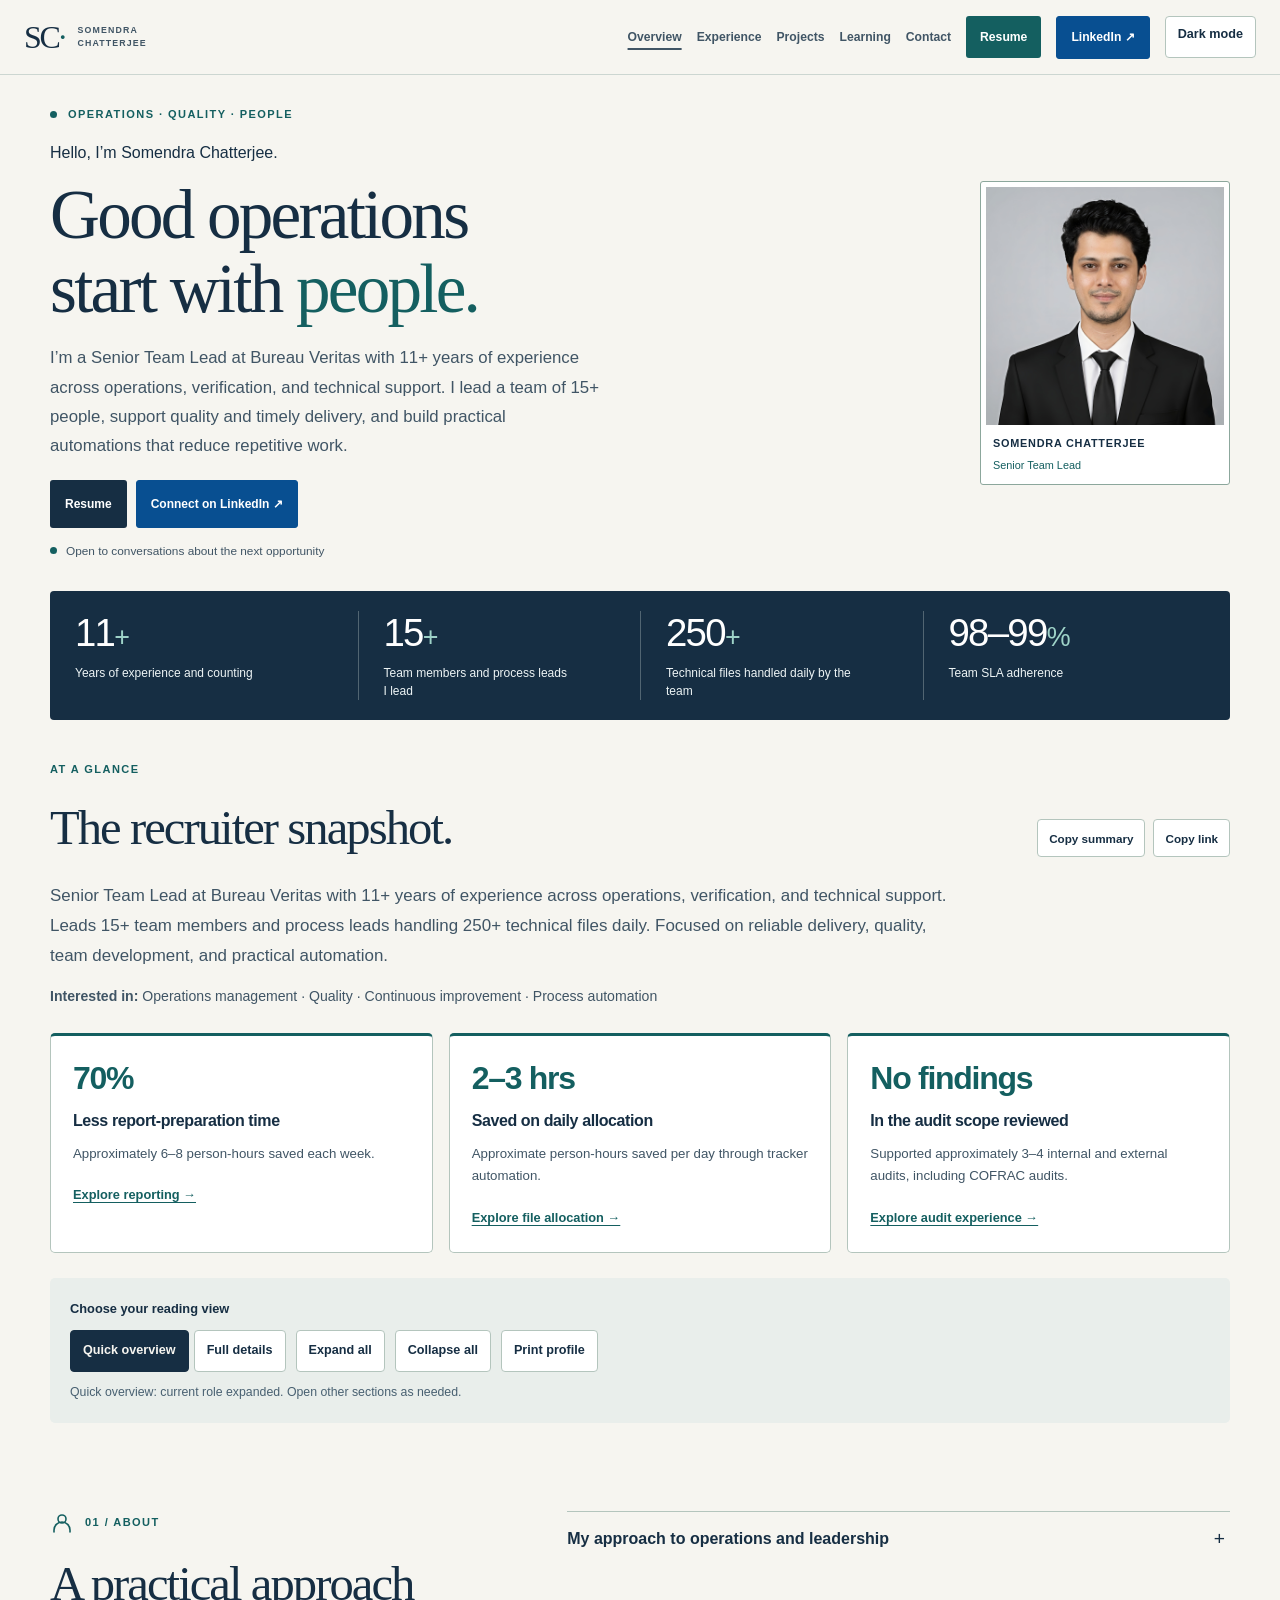
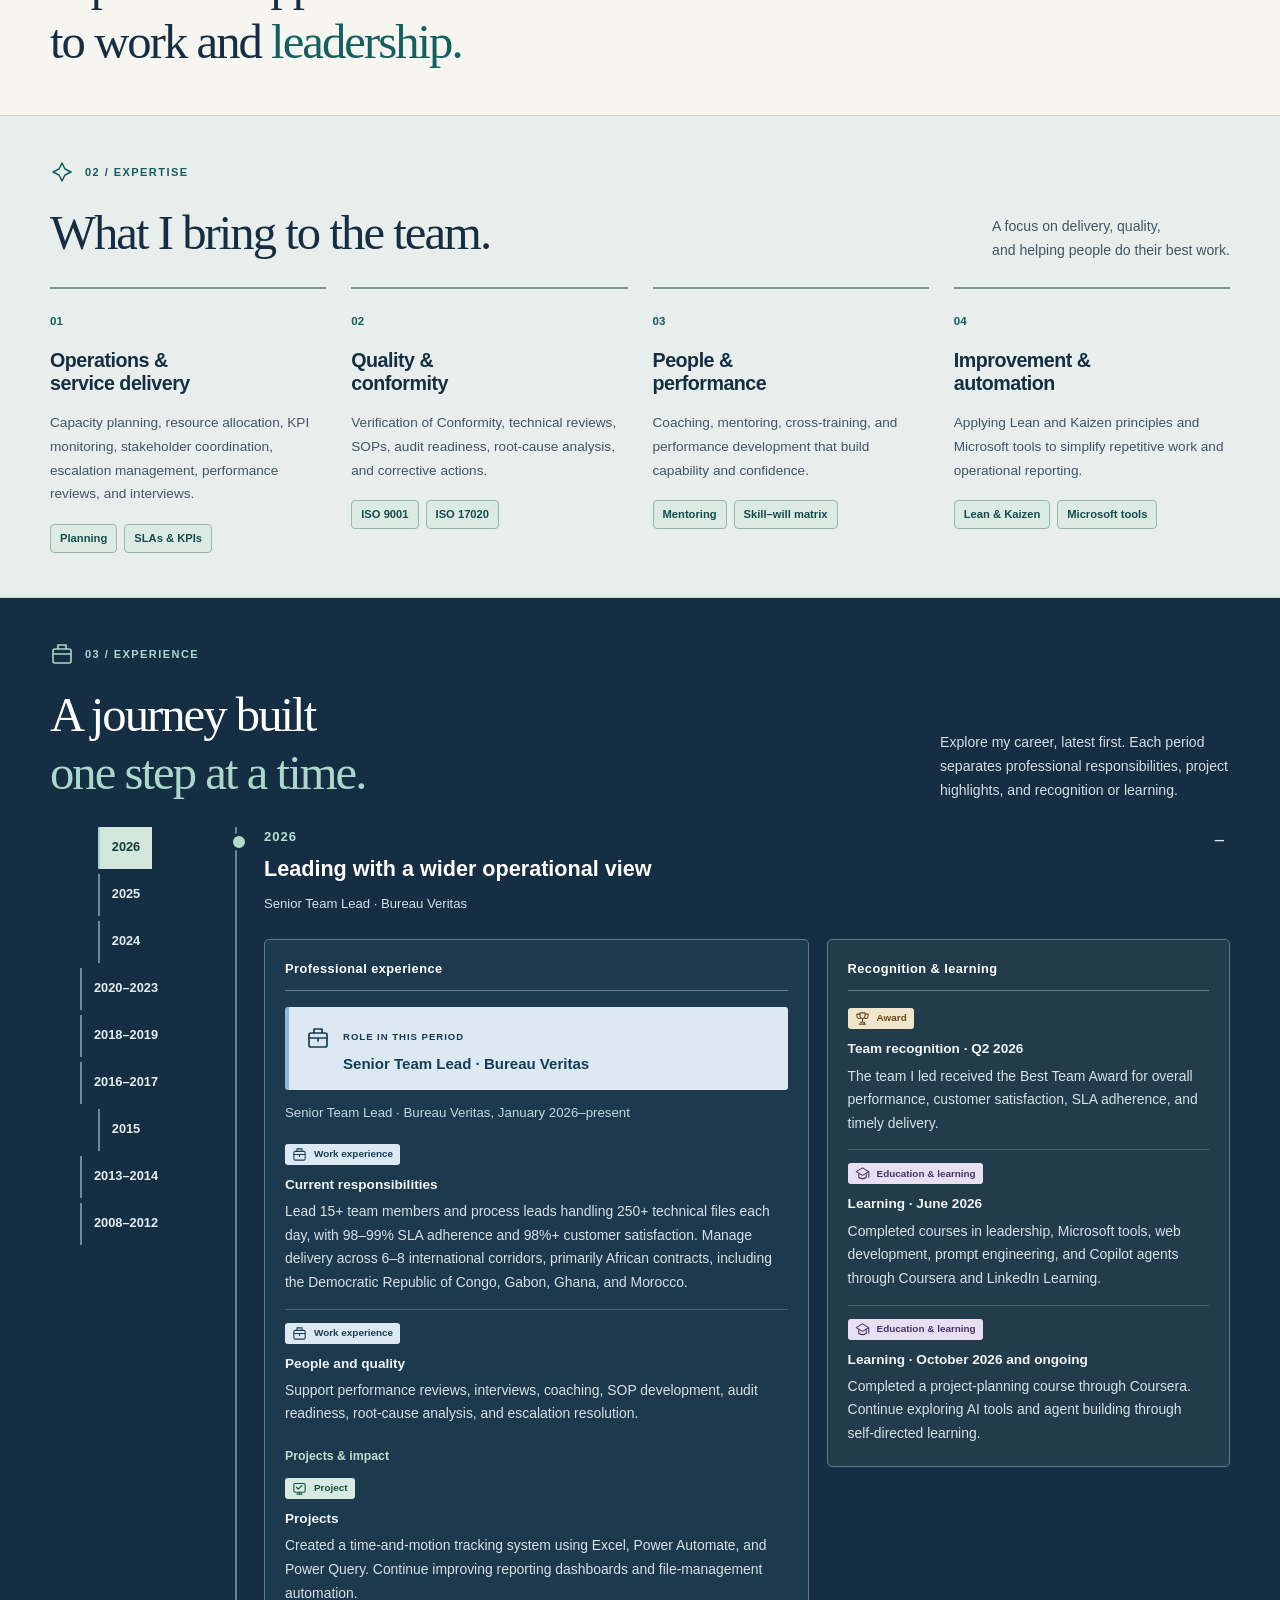
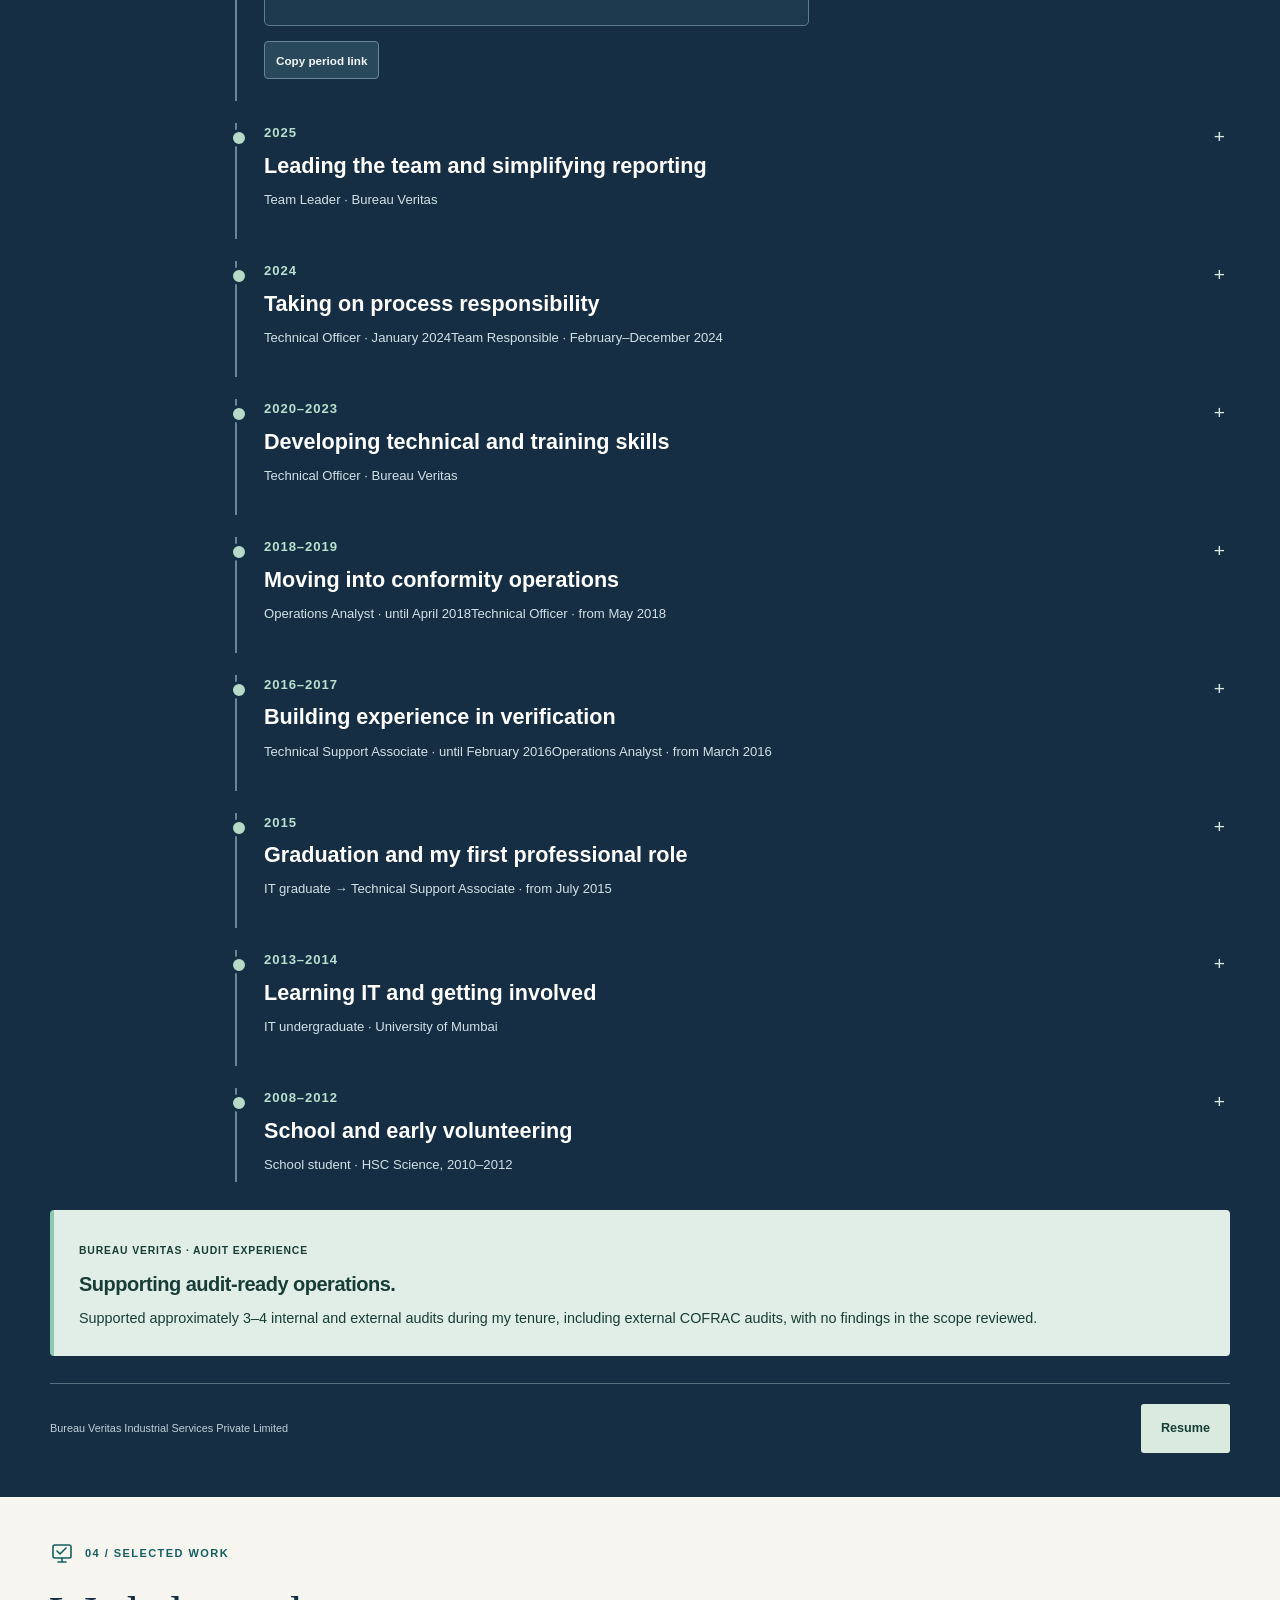
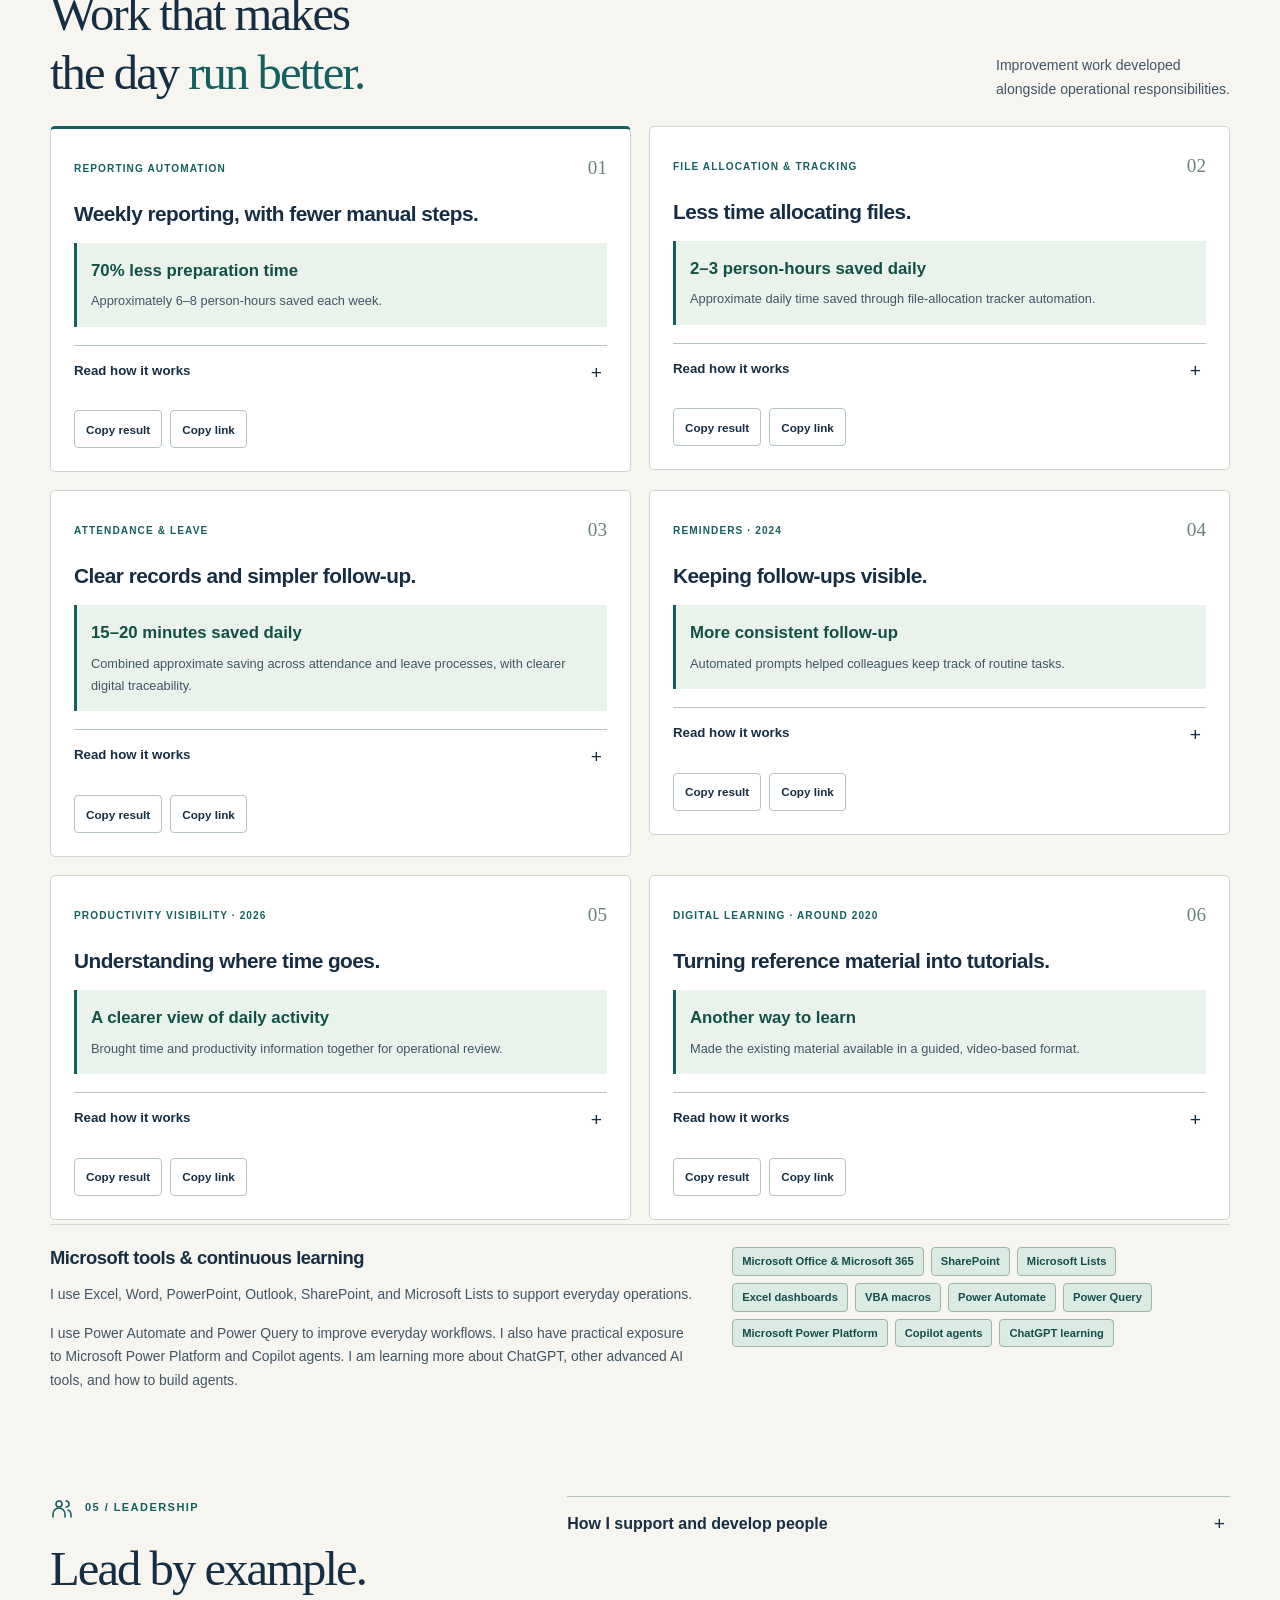
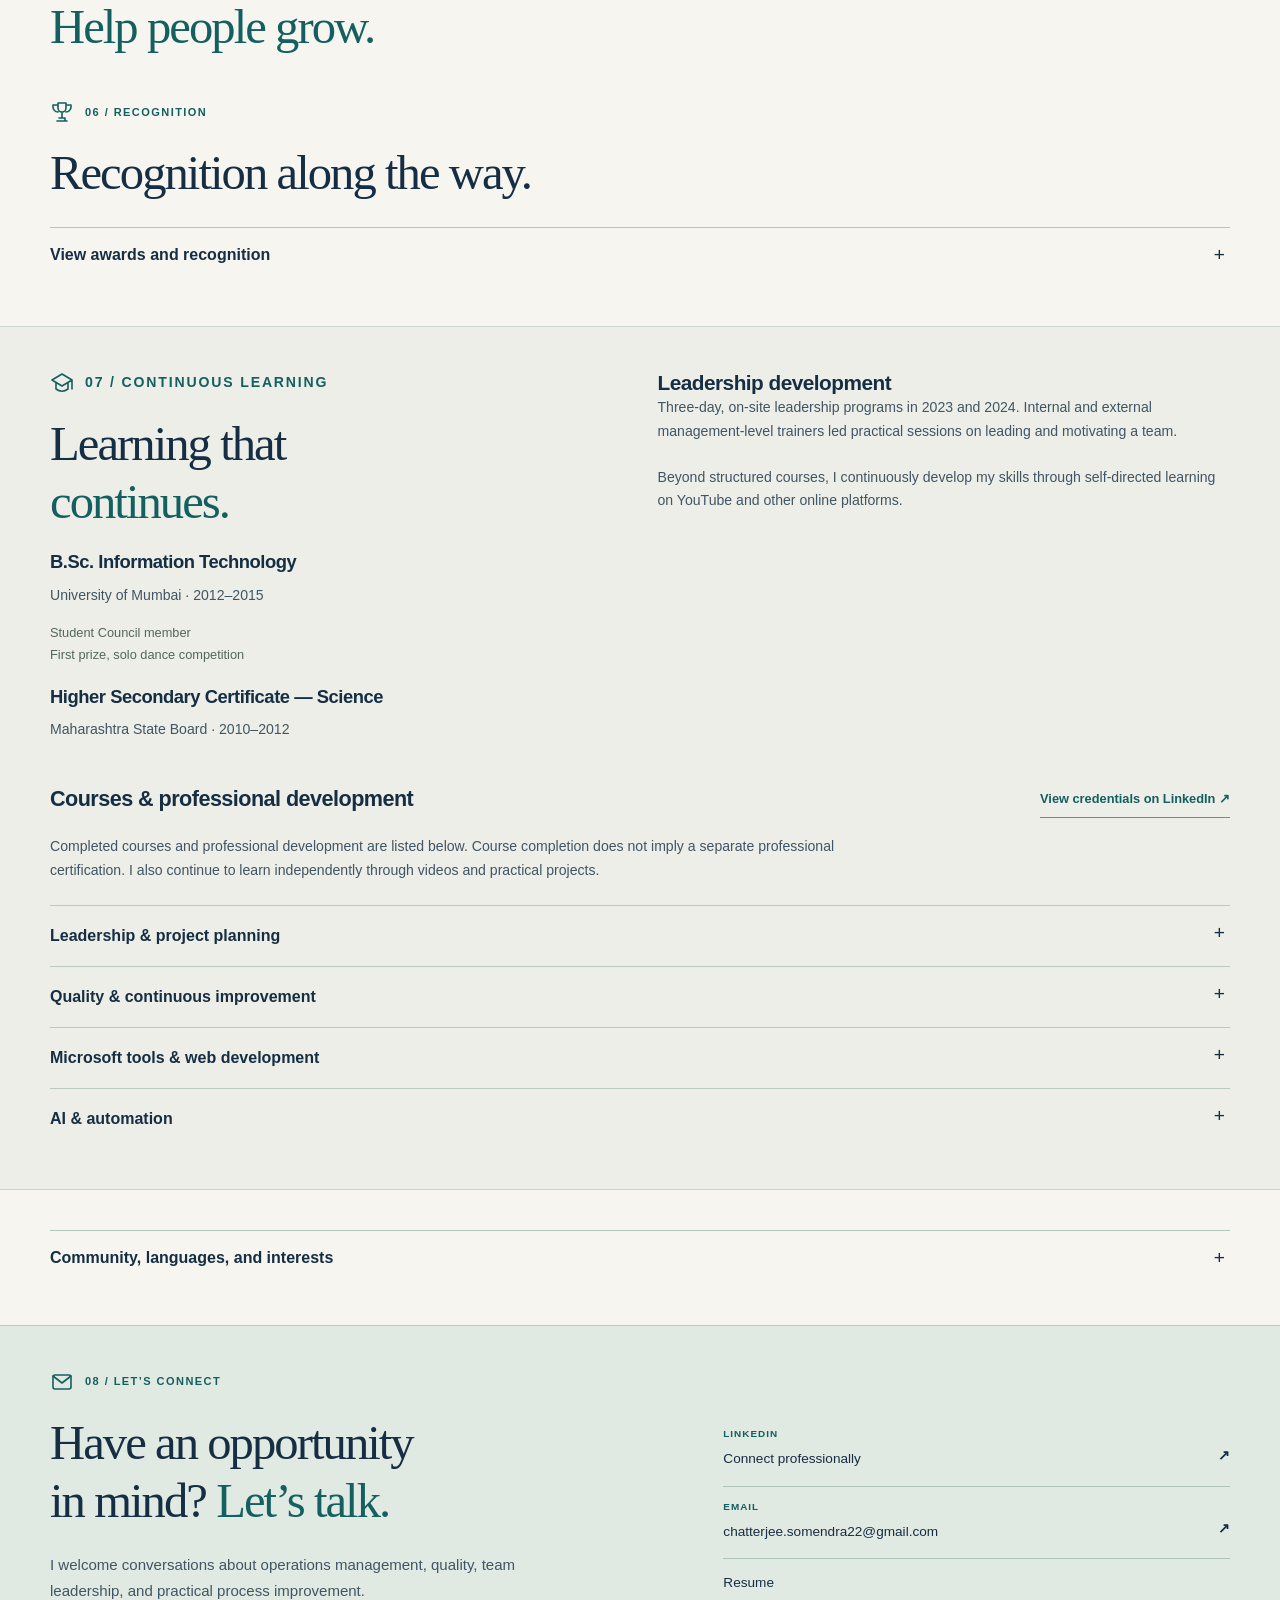
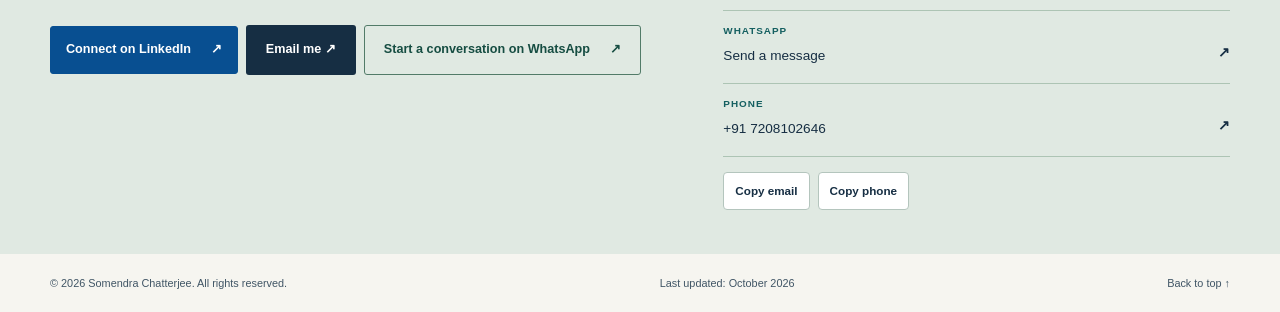
==== commit d7bf35df: "Add files via upload" ====
--- a/index.html
+++ b/index.html
@@ -1,25 +1,25 @@
 <!doctype html>
-<html lang="en">
+<html lang="en" data-theme="light">
 <head>
 <meta charset="utf-8"><meta name="viewport" content="width=device-width,initial-scale=1">
 <meta name="theme-color" content="#142e3a">
-<title>Somendra Chatterjee | Operations & Quality Leadership</title>
+<title>Somendra Chatterjee | Operations &amp; Quality Leadership</title>
 <meta name="description" content="Meet Somendra Chatterjee: Senior Team Lead with 11+ years of experience, leading operations, quality and practical process improvement at Bureau Veritas.">
-<meta property="og:title" content="Somendra Chatterjee | Operations & Quality Leadership"><meta property="og:description" content="People-focused leadership. Reliable operations. Practical improvement."><meta property="og:type" content="website"><meta name="twitter:card" content="summary">
+<meta property="og:title" content="Somendra Chatterjee | Operations &amp; Quality Leadership"><meta property="og:description" content="People-focused leadership. Reliable operations. Practical improvement."><meta property="og:type" content="website"><meta name="twitter:card" content="summary">
 <link rel="icon" href="assets/favicon.svg" type="image/svg+xml"><link rel="stylesheet" href="styles.css"><script src="script.js" defer></script>
-</head>
+<meta name="color-scheme" content="light"></head>
 <body>
-<a class="skip" href="#main">Skip to content</a>
-<header class="header"><div class="nav-wrap"><a class="brand" href="#top" aria-label="Somendra Chatterjee home"><span class="monogram">SC<span>·</span></span><span class="brand-name">SOMENDRA<br>CHATTERJEE</span></a><nav id="navigation" aria-label="Main navigation"><a href="#about">About</a><a href="#expertise">Expertise</a><a href="#experience">Experience</a><a href="#projects">Projects</a><a href="#recognition">Recognition</a><a class="nav-resume" href="assets/Somendra-Chatterjee-Resume.pdf" download>Download Resume <span aria-hidden="true">↓</span></a><a class="nav-linkedin linkedin-button" href="https://www.linkedin.com/in/somendra1994chatterjee" target="_blank" rel="noopener noreferrer">Connect on LinkedIn <span aria-hidden="true">↗</span></a></nav></div></header>
+<div class="reading-progress" aria-hidden="true"><span id="reading-progress"></span></div><a class="skip" href="#main">Skip to content</a>
+<header class="header"><div class="nav-wrap"><a class="brand" href="#top" aria-label="Somendra Chatterjee home"><span class="monogram">SC<span>·</span></span><span class="brand-name">SOMENDRA<br>CHATTERJEE</span></a><nav id="navigation" aria-label="Main navigation"><a href="#snapshot">Overview</a><a href="#experience">Experience</a><a href="#projects">Projects</a><a href="#learning">Learning</a><a href="#contact">Contact</a><a class="nav-resume" data-resume-dialog="true" href="assets/Somendra-Chatterjee-Resume.pdf" target="_blank" rel="noopener">Resume</a><a class="linkedin-button" href="https://www.linkedin.com/in/somendra1994chatterjee" target="_blank" rel="noopener noreferrer">LinkedIn ↗</a><button type="button" id="theme-toggle" class="theme-toggle js-control" aria-pressed="false" aria-label="Switch to dark mode">Dark mode</button></nav></div></header>
 <main id="main">
-<section class="hero wrap" id="top" aria-labelledby="hero-title"><div class="hero-copy"><p class="eyebrow"><span class="dot"></span> OPERATIONS · QUALITY · PEOPLE</p><p class="intro-name">Hello, I’m Somendra Chatterjee.</p><h1 id="hero-title">Good operations<br>start with <span>people.</span></h1><p class="hero-text">I’m a Senior Team Lead at Bureau Veritas with 11+ years of experience across operations, verification, and technical support. I lead a team of 15+ people, support quality and timely delivery, and build practical automations that reduce repetitive work.</p><div class="actions"><a class="button linkedin-button" href="https://www.linkedin.com/in/somendra1994chatterjee" target="_blank" rel="noopener noreferrer">Connect on LinkedIn <span aria-hidden="true">↗</span></a><a class="button resume-button" href="assets/Somendra-Chatterjee-Resume.pdf" download>Download resume <span aria-hidden="true">↓</span></a></div><p class="availability"><span class="dot"></span> Open to conversations about the next opportunity</p></div><figure class="portrait"><img src="assets/portrait.jpg" width="1600" height="1600" alt="Somendra Chatterjee in a black suit and tie" fetchpriority="high"><figcaption><span>SOMENDRA CHATTERJEE</span><span>Senior Team Lead</span></figcaption></figure></section>
+<section class="hero wrap" id="top" aria-labelledby="hero-title"><div class="hero-copy"><p class="eyebrow"><span class="dot"></span> OPERATIONS · QUALITY · PEOPLE</p><p class="intro-name">Hello, I’m Somendra Chatterjee.</p><h1 id="hero-title">Good operations<br>start with <span>people.</span></h1><p class="hero-text">I’m a Senior Team Lead at Bureau Veritas with 11+ years of experience across operations, verification, and technical support. I lead a team of 15+ people, support quality and timely delivery, and build practical automations that reduce repetitive work.</p><div class="actions"><a class="button primary" href="assets/Somendra-Chatterjee-Resume.pdf" data-resume-dialog="true" target="_blank" rel="noopener">Resume</a><a class="button linkedin-button" href="https://www.linkedin.com/in/somendra1994chatterjee" target="_blank" rel="noopener noreferrer">Connect on LinkedIn ↗</a></div><p class="availability"><span class="dot"></span> Open to conversations about the next opportunity</p></div><figure class="portrait"><img src="assets/portrait.jpg" width="1600" height="1600" alt="Somendra Chatterjee in a black suit and tie" fetchpriority="high"><figcaption><span>SOMENDRA CHATTERJEE</span><span>Senior Team Lead</span></figcaption></figure></section>
 <section class="metrics wrap" aria-label="Career and team highlights"><div><strong>11<span>+</span></strong><p>Years of experience and counting</p></div><div><strong>15<span>+</span></strong><p>Team members and process leads I lead</p></div><div><strong>250<span>+</span></strong><p>Technical files handled daily by the team</p></div><div><strong>98–99<span>%</span></strong><p>Team SLA adherence</p></div></section>
-<section class="section wrap split" id="about"><div><p class="eyebrow"><svg class="section-icon" viewBox="0 0 24 24" fill="none" stroke="currentColor" stroke-width="1.6" stroke-linecap="round" stroke-linejoin="round" aria-hidden="true"><circle cx="12" cy="8" r="4"/><path d="M4 21v-2a8 8 0 0 1 16 0v2"/></svg>01 / ABOUT</p><h2>A practical approach<br>to work and <em>leadership.</em></h2></div><div class="prose"><p class="lead">My career has grown from technical review to leading the people and processes behind international conformity programs.</p><p>I am an operations and quality professional with 11+ years of experience across verification, service delivery, and technical support. At Bureau Veritas, I have progressed from Technical Officer to Senior Team Lead within the Testing, Inspection, and Certification (TIC) industry.</p><p>I focus on making complex work manageable: planning workloads, maintaining quality, resolving escalations, and helping people develop. Alongside this, I use Microsoft tools to simplify reporting and repetitive tasks.</p><p>I am looking to take on broader responsibilities in operations management, quality, continuous improvement, and process automation.</p><div class="text-note"><span class="dot"></span><span>98%+ customer satisfaction across the team’s delivery</span></div></div></section>
-<section class="expertise-band" id="expertise"><div class="wrap section"><div class="section-head"><div><p class="eyebrow"><svg class="section-icon" viewBox="0 0 24 24" fill="none" stroke="currentColor" stroke-width="1.6" stroke-linecap="round" stroke-linejoin="round" aria-hidden="true"><path d="m12 3 3 6 6 3-6 3-3 6-3-6-6-3 6-3Z"/></svg>02 / EXPERTISE</p><h2>What I bring to the team.</h2></div><p>A focus on delivery, quality,<br>and helping people do their best work.</p></div><div class="expertise-grid"><article><span class="number">01</span><h3>Operations &<br>service delivery</h3><p>Capacity planning, resource allocation, KPI monitoring, stakeholder coordination, escalation management, performance reviews, and interviews.</p><div class="tags"><span>Planning</span><span>SLAs & KPIs</span></div></article><article><span class="number">02</span><h3>Quality &<br>conformity</h3><p>Verification of Conformity, technical reviews, SOPs, audit readiness, root-cause analysis, and corrective actions.</p><div class="tags"><span>ISO 9001</span><span>ISO 17020</span></div></article><article><span class="number">03</span><h3>People &<br>performance</h3><p>Coaching, mentoring, cross-training, and performance development that build capability and confidence.</p><div class="tags"><span>Mentoring</span><span>Skill–will matrix</span></div></article><article><span class="number">04</span><h3>Improvement &<br>automation</h3><p>Applying Lean and Kaizen principles and Microsoft tools to simplify repetitive work and operational reporting.</p><div class="tags"><span>Lean & Kaizen</span><span>Microsoft tools</span></div></article></div></div></section>
+<section class="wrap section snapshot" id="snapshot" aria-labelledby="snapshot-title"><div class="section-head"><div><p class="eyebrow">AT A GLANCE</p><h2 id="snapshot-title">The recruiter snapshot.</h2></div><div class="block-tools js-control"><button type="button" data-copy-target="profile-summary">Copy summary</button><button type="button" data-share="snapshot">Copy link</button></div></div><p id="profile-summary" class="snapshot-summary">Senior Team Lead at Bureau Veritas with 11+ years of experience across operations, verification, and technical support. Leads 15+ team members and process leads handling 250+ technical files daily. Focused on reliable delivery, quality, team development, and practical automation.</p><p class="target-roles"><strong>Interested in:</strong> Operations management · Quality · Continuous improvement · Process automation</p><div class="impact-grid"><article><span class="impact-number">70%</span><h3>Less report-preparation time</h3><p>Approximately 6–8 person-hours saved each week.</p><a href="#project-reporting">Explore reporting →</a></article><article><span class="impact-number">2–3 hrs</span><h3>Saved on daily allocation</h3><p>Approximate person-hours saved per day through tracker automation.</p><a href="#project-allocation">Explore file allocation →</a></article><article><span class="impact-number">No findings</span><h3>In the audit scope reviewed</h3><p>Supported approximately 3–4 internal and external audits, including COFRAC audits.</p><a href="#audit-experience">Explore audit experience →</a></article></div><div class="reading-controls js-control" aria-label="Reading options"><span>Choose your reading view</span><div class="view-switch"><button type="button" data-view="overview" aria-pressed="true">Quick overview</button><button type="button" data-view="full" aria-pressed="false">Full details</button></div><button type="button" data-expand="all">Expand all</button><button type="button" data-collapse="all">Collapse all</button><button type="button" id="print-profile">Print profile</button><p id="view-status" class="reading-hint" aria-live="polite">Start with the highlights. Open any section for more detail.</p></div></section><section class="section wrap split" id="about"><div><p class="eyebrow"><svg class="section-icon" viewbox="0 0 24 24" fill="none" stroke="currentColor" stroke-width="1.6" stroke-linecap="round" stroke-linejoin="round" aria-hidden="true"><circle cx="12" cy="8" r="4"></circle><path d="M4 21v-2a8 8 0 0 1 16 0v2"></path></svg>01 / ABOUT</p><h2>A practical approach<br>to work and <em>leadership.</em></h2></div><div class="prose"><details class="expandable"><summary>My approach to operations and leadership</summary><div class="details-content"><p class="lead">My career has grown from technical review to leading the people and processes behind international conformity programs.</p><p>I am an operations and quality professional with 11+ years of experience across verification, service delivery, and technical support. At Bureau Veritas, I have progressed from Technical Officer to Senior Team Lead within the Testing, Inspection, and Certification (TIC) industry.</p><p>I focus on making complex work manageable: planning workloads, maintaining quality, resolving escalations, and helping people develop. Alongside this, I use Microsoft tools to simplify reporting and repetitive tasks.</p><p>I am looking to take on broader responsibilities in operations management, quality, continuous improvement, and process automation.</p><div class="text-note"><span class="dot"></span><span>98%+ customer satisfaction across the team’s delivery</span></div></div></details></div></section>
+<section class="expertise-band" id="expertise"><div class="wrap section"><div class="section-head"><div><p class="eyebrow"><svg class="section-icon" viewbox="0 0 24 24" fill="none" stroke="currentColor" stroke-width="1.6" stroke-linecap="round" stroke-linejoin="round" aria-hidden="true"><path d="m12 3 3 6 6 3-6 3-3 6-3-6-6-3 6-3Z"></path></svg>02 / EXPERTISE</p><h2>What I bring to the team.</h2></div><p>A focus on delivery, quality,<br>and helping people do their best work.</p></div><div class="expertise-grid"><article><span class="number">01</span><h3>Operations &amp;<br>service delivery</h3><p>Capacity planning, resource allocation, KPI monitoring, stakeholder coordination, escalation management, performance reviews, and interviews.</p><div class="tags"><span>Planning</span><span>SLAs &amp; KPIs</span></div></article><article><span class="number">02</span><h3>Quality &amp;<br>conformity</h3><p>Verification of Conformity, technical reviews, SOPs, audit readiness, root-cause analysis, and corrective actions.</p><div class="tags"><span>ISO 9001</span><span>ISO 17020</span></div></article><article><span class="number">03</span><h3>People &amp;<br>performance</h3><p>Coaching, mentoring, cross-training, and performance development that build capability and confidence.</p><div class="tags"><span>Mentoring</span><span>Skill–will matrix</span></div></article><article><span class="number">04</span><h3>Improvement &amp;<br>automation</h3><p>Applying Lean and Kaizen principles and Microsoft tools to simplify repetitive work and operational reporting.</p><div class="tags"><span>Lean &amp; Kaizen</span><span>Microsoft tools</span></div></article></div></div></section>
 
-<section class="career-band" id="experience"><div class="wrap section"><div class="section-head"><div><p class="eyebrow"><svg class="section-icon" viewBox="0 0 24 24" fill="none" stroke="currentColor" stroke-width="1.6" aria-hidden="true"><rect x="3" y="7" width="18" height="14" rx="2"/><path d="M8 7V3h8v4M3 12h18"/></svg>03 / EXPERIENCE</p><h2>A journey built<br><em>one step at a time.</em></h2></div><p>Explore my career, latest first. Each period separates professional responsibilities, project highlights, and recognition or learning.</p></div><div class="vertical-journey"><nav class="year-nav" aria-label="Journey periods"><a href="#period-8">2026</a><a href="#period-7">2025</a><a href="#period-6">2024</a><a href="#period-5">2020–2023</a><a href="#period-4">2018–2019</a><a href="#period-3">2016–2017</a><a href="#period-2">2015</a><a href="#period-1">2013–2014</a><a href="#period-0">2008–2012</a></nav><div class="journey-entries"><article class="year-entry" id="period-8"><p class="period-label">2026</p><h3>Leading with a wider operational view</h3><div class="period-panels"><div class="experience-panel"><h4 class="panel-title">Professional experience</h4><div class="role-highlight"><svg class="milestone-icon" viewBox="0 0 24 24" fill="none" stroke="currentColor" stroke-width="1.7" stroke-linecap="round" stroke-linejoin="round" aria-hidden="true"><rect x="3" y="7" width="18" height="14" rx="2"/><path d="M8 7V3h8v4M3 12h18m-9 0v3"/></svg><div><span class="role-caption">ROLE IN THIS PERIOD</span><p>Senior Team Lead · Bureau Veritas</p></div></div><p class="period-role">Senior Team Lead · Bureau Veritas, January 2026–present</p><ul><li class="milestone milestone-work"><div class="milestone-type"><svg class="milestone-icon" viewBox="0 0 24 24" fill="none" stroke="currentColor" stroke-width="1.7" stroke-linecap="round" stroke-linejoin="round" aria-hidden="true"><rect x="3" y="7" width="18" height="14" rx="2"/><path d="M8 7V3h8v4M3 12h18m-9 0v3"/></svg><span>Work experience</span></div><strong>Current responsibilities</strong><p>Lead 15+ team members and process leads handling 250+ technical files each day, with 98–99% SLA adherence and 98%+ customer satisfaction. Manage delivery across 6–8 international corridors, primarily African contracts, including the Democratic Republic of Congo, Gabon, Ghana, and Morocco.</p></li><li class="milestone milestone-work"><div class="milestone-type"><svg class="milestone-icon" viewBox="0 0 24 24" fill="none" stroke="currentColor" stroke-width="1.7" stroke-linecap="round" stroke-linejoin="round" aria-hidden="true"><rect x="3" y="7" width="18" height="14" rx="2"/><path d="M8 7V3h8v4M3 12h18m-9 0v3"/></svg><span>Work experience</span></div><strong>People and quality</strong><p>Support performance reviews, interviews, coaching, SOP development, audit readiness, root-cause analysis, and escalation resolution.</p></li></ul><h5 class="panel-subtitle">Projects &amp; impact</h5><ul><li class="milestone milestone-project"><div class="milestone-type"><svg class="milestone-icon" viewBox="0 0 24 24" fill="none" stroke="currentColor" stroke-width="1.7" stroke-linecap="round" stroke-linejoin="round" aria-hidden="true"><rect x="3" y="4" width="18" height="14" rx="2"/><path d="M8 21h8m-4-3v3m-5-11 3 3 6-6"/></svg><span>Project</span></div><strong>Projects</strong><p>Created a time-and-motion tracking system using Excel, Power Automate, and Power Query. Continue improving reporting dashboards and file-management automation.</p></li></ul></div><div class="development-panel"><h4 class="panel-title">Recognition &amp; learning</h4><ul><li class="milestone milestone-award"><div class="milestone-type"><svg class="milestone-icon" viewBox="0 0 24 24" fill="none" stroke="currentColor" stroke-width="1.7" stroke-linecap="round" stroke-linejoin="round" aria-hidden="true"><path d="M8 3h8v5a4 4 0 0 1-8 0V3Zm0 2H3v2a5 5 0 0 0 5 5m8-7h5v2a5 5 0 0 1-5 5m-4 0v6m-5 3h10m-8-3h6v3"/></svg><span>Award</span></div><strong>Team recognition · Q2 2026</strong><p>The team I led received the Best Team Award for overall performance, customer satisfaction, SLA adherence, and timely delivery.</p></li><li class="milestone milestone-education"><div class="milestone-type"><svg class="milestone-icon" viewBox="0 0 24 24" fill="none" stroke="currentColor" stroke-width="1.7" stroke-linecap="round" stroke-linejoin="round" aria-hidden="true"><path d="m2 9 10-6 10 6-10 6L2 9Zm4 3v6c4 3 8 3 12 0v-6m4-3v9"/></svg><span>Education & learning</span></div><strong>Learning · June 2026</strong><p>Completed courses in leadership, Microsoft tools, web development, prompt engineering, and Copilot agents through Coursera and LinkedIn Learning.</p></li><li class="milestone milestone-education"><div class="milestone-type"><svg class="milestone-icon" viewBox="0 0 24 24" fill="none" stroke="currentColor" stroke-width="1.7" stroke-linecap="round" stroke-linejoin="round" aria-hidden="true"><path d="m2 9 10-6 10 6-10 6L2 9Zm4 3v6c4 3 8 3 12 0v-6m4-3v9"/></svg><span>Education & learning</span></div><strong>Learning · October 2026 and ongoing</strong><p>Completed a project-planning course through Coursera. Continue exploring AI tools and agent building through self-directed learning.</p></li></ul></div></div></article><article class="year-entry" id="period-7"><p class="period-label">2025</p><h3>Leading the team and simplifying reporting</h3><div class="period-panels"><div class="experience-panel"><h4 class="panel-title">Professional experience</h4><div class="role-highlight"><svg class="milestone-icon" viewBox="0 0 24 24" fill="none" stroke="currentColor" stroke-width="1.7" stroke-linecap="round" stroke-linejoin="round" aria-hidden="true"><rect x="3" y="7" width="18" height="14" rx="2"/><path d="M8 7V3h8v4M3 12h18m-9 0v3"/></svg><div><span class="role-caption">ROLE IN THIS PERIOD</span><p>Team Leader · Bureau Veritas</p></div></div><p class="period-role">Team Leader · Bureau Veritas, January–December 2025</p><ul><li class="milestone milestone-work"><div class="milestone-type"><svg class="milestone-icon" viewBox="0 0 24 24" fill="none" stroke="currentColor" stroke-width="1.7" stroke-linecap="round" stroke-linejoin="round" aria-hidden="true"><rect x="3" y="7" width="18" height="14" rx="2"/><path d="M8 7V3h8v4M3 12h18m-9 0v3"/></svg><span>Work experience</span></div><strong>People and delivery</strong><p>Managed scheduling, capacity planning, and resource allocation. Coached colleagues and built cross-training to support reliable coverage.</p></li></ul><h5 class="panel-subtitle">Projects &amp; impact</h5><ul><li class="milestone milestone-project"><div class="milestone-type"><svg class="milestone-icon" viewBox="0 0 24 24" fill="none" stroke="currentColor" stroke-width="1.7" stroke-linecap="round" stroke-linejoin="round" aria-hidden="true"><rect x="3" y="4" width="18" height="14" rx="2"/><path d="M8 21h8m-4-3v3m-5-11 3 3 6-6"/></svg><span>Project</span></div><strong>Excel automation · 2025–present</strong><p>Automated reporting and file allocation using Excel and Microsoft tools. See Selected Work for the results and time saved.</p></li><li class="milestone milestone-project"><div class="milestone-type"><svg class="milestone-icon" viewBox="0 0 24 24" fill="none" stroke="currentColor" stroke-width="1.7" stroke-linecap="round" stroke-linejoin="round" aria-hidden="true"><rect x="3" y="4" width="18" height="14" rx="2"/><path d="M8 21h8m-4-3v3m-5-11 3 3 6-6"/></svg><span>Project</span></div><strong>Attendance prompt</strong><p>Created a Windows batch-file popup to remind colleagues when they had forgotten to mark attendance.</p></li></ul></div><div class="development-panel"><h4 class="panel-title">Recognition &amp; learning</h4><ul><li class="milestone milestone-award"><div class="milestone-type"><svg class="milestone-icon" viewBox="0 0 24 24" fill="none" stroke="currentColor" stroke-width="1.7" stroke-linecap="round" stroke-linejoin="round" aria-hidden="true"><path d="M8 3h8v5a4 4 0 0 1-8 0V3Zm0 2H3v2a5 5 0 0 0 5 5m8-7h5v2a5 5 0 0 1-5 5m-4 0v6m-5 3h10m-8-3h6v3"/></svg><span>Award</span></div><strong>Recognition · Q3 2025</strong><p>Received the Process Automation Champion Certificate of Appreciation.</p></li><li class="milestone milestone-education"><div class="milestone-type"><svg class="milestone-icon" viewBox="0 0 24 24" fill="none" stroke="currentColor" stroke-width="1.7" stroke-linecap="round" stroke-linejoin="round" aria-hidden="true"><path d="m2 9 10-6 10 6-10 6L2 9Zm4 3v6c4 3 8 3 12 0v-6m4-3v9"/></svg><span>Education & learning</span></div><strong>Learning</strong><p>Completed Root Cause Analysis: Principles and Benefits (Coursera, March) and Power Query Fundamentals (Coursera, October).</p></li></ul></div></div></article><article class="year-entry" id="period-6"><p class="period-label">2024</p><h3>Taking on process responsibility</h3><div class="period-panels"><div class="experience-panel"><h4 class="panel-title">Professional experience</h4><div class="role-highlight"><svg class="milestone-icon" viewBox="0 0 24 24" fill="none" stroke="currentColor" stroke-width="1.7" stroke-linecap="round" stroke-linejoin="round" aria-hidden="true"><rect x="3" y="7" width="18" height="14" rx="2"/><path d="M8 7V3h8v4M3 12h18m-9 0v3"/></svg><div><span class="role-caption">ROLE IN THIS PERIOD</span><p>Technical Officer · January 2024<br>Team Responsible · February–December 2024</p></div></div><p class="period-role">Team Responsible · Bureau Veritas, February–December 2024</p><ul><li class="milestone milestone-work"><div class="milestone-type"><svg class="milestone-icon" viewBox="0 0 24 24" fill="none" stroke="currentColor" stroke-width="1.7" stroke-linecap="round" stroke-linejoin="round" aria-hidden="true"><rect x="3" y="7" width="18" height="14" rx="2"/><path d="M8 7V3h8v4M3 12h18m-9 0v3"/></svg><span>Work experience</span></div><strong>Role progression</strong><p>Moved from Technical Officer to Team Responsible in February. Supported operational planning, handled technical escalations, and helped with audits, corrective actions, and complaint resolution.</p></li></ul><h5 class="panel-subtitle">Projects &amp; impact</h5><ul><li class="milestone milestone-project"><div class="milestone-type"><svg class="milestone-icon" viewBox="0 0 24 24" fill="none" stroke="currentColor" stroke-width="1.7" stroke-linecap="round" stroke-linejoin="round" aria-hidden="true"><rect x="3" y="4" width="18" height="14" rx="2"/><path d="M8 21h8m-4-3v3m-5-11 3 3 6-6"/></svg><span>Project</span></div><strong>Leave requests</strong><p>Introduced an official Power Automate workflow that routed leave requests for approval or rejection and created traceable records.</p></li><li class="milestone milestone-project"><div class="milestone-type"><svg class="milestone-icon" viewBox="0 0 24 24" fill="none" stroke="currentColor" stroke-width="1.7" stroke-linecap="round" stroke-linejoin="round" aria-hidden="true"><rect x="3" y="4" width="18" height="14" rx="2"/><path d="M8 21h8m-4-3v3m-5-11 3 3 6-6"/></svg><span>Project</span></div><strong>Automated reminders</strong><p>Used Power Automate and Outlook to send reminders for follow-ups that could otherwise be missed.</p></li></ul></div><div class="development-panel"><h4 class="panel-title">Recognition &amp; learning</h4><ul><li class="milestone milestone-education"><div class="milestone-type"><svg class="milestone-icon" viewBox="0 0 24 24" fill="none" stroke="currentColor" stroke-width="1.7" stroke-linecap="round" stroke-linejoin="round" aria-hidden="true"><path d="m2 9 10-6 10 6-10 6L2 9Zm4 3v6c4 3 8 3 12 0v-6m4-3v9"/></svg><span>Education & learning</span></div><strong>Leadership development</strong><p>Completed another three-day, on-site leadership program focused on leading and motivating a team.</p></li><li class="milestone milestone-education"><div class="milestone-type"><svg class="milestone-icon" viewBox="0 0 24 24" fill="none" stroke="currentColor" stroke-width="1.7" stroke-linecap="round" stroke-linejoin="round" aria-hidden="true"><path d="m2 9 10-6 10 6-10 6L2 9Zm4 3v6c4 3 8 3 12 0v-6m4-3v9"/></svg><span>Education & learning</span></div><strong>Learning</strong><p>Completed courses in Microsoft 365, generative AI, responsible AI, and practical AI tools.</p></li></ul></div></div></article><article class="year-entry" id="period-5"><p class="period-label">2020–2023</p><h3>Developing technical and training skills</h3><div class="period-panels"><div class="experience-panel"><h4 class="panel-title">Professional experience</h4><div class="role-highlight"><svg class="milestone-icon" viewBox="0 0 24 24" fill="none" stroke="currentColor" stroke-width="1.7" stroke-linecap="round" stroke-linejoin="round" aria-hidden="true"><rect x="3" y="7" width="18" height="14" rx="2"/><path d="M8 7V3h8v4M3 12h18m-9 0v3"/></svg><div><span class="role-caption">ROLE IN THIS PERIOD</span><p>Technical Officer · Bureau Veritas</p></div></div><p class="period-role">Technical Officer · Bureau Veritas</p><ul><li class="milestone milestone-work"><div class="milestone-type"><svg class="milestone-icon" viewBox="0 0 24 24" fill="none" stroke="currentColor" stroke-width="1.7" stroke-linecap="round" stroke-linejoin="round" aria-hidden="true"><rect x="3" y="7" width="18" height="14" rx="2"/><path d="M8 7V3h8v4M3 12h18m-9 0v3"/></svg><span>Work experience</span></div><strong>Technical responsibilities</strong><p>Managed non-conformity records, guided colleagues on technical reviews, and coordinated file progress with international offices.</p></li></ul><h5 class="panel-subtitle">Projects &amp; impact</h5><ul><li class="milestone milestone-project"><div class="milestone-type"><svg class="milestone-icon" viewBox="0 0 24 24" fill="none" stroke="currentColor" stroke-width="1.7" stroke-linecap="round" stroke-linejoin="round" aria-hidden="true"><rect x="3" y="4" width="18" height="14" rx="2"/><path d="M8 21h8m-4-3v3m-5-11 3 3 6-6"/></svg><span>Project</span></div><strong>Digital learning · Around 2020</strong><p>Helped turn PDF-based training material into digital, video-based tutorials using PowerPoint, Microsoft Sway, Microsoft Word, and Clipchamp.</p></li></ul></div><div class="development-panel"><h4 class="panel-title">Recognition &amp; learning</h4><ul><li class="milestone milestone-education"><div class="milestone-type"><svg class="milestone-icon" viewBox="0 0 24 24" fill="none" stroke="currentColor" stroke-width="1.7" stroke-linecap="round" stroke-linejoin="round" aria-hidden="true"><path d="m2 9 10-6 10 6-10 6L2 9Zm4 3v6c4 3 8 3 12 0v-6m4-3v9"/></svg><span>Education & learning</span></div><strong>Learning · 2020</strong><p>Completed Six Sigma White Belt (CSSC, June), Yellow Belt (VMEdu, July), and the Lean Six Sigma Green Belt & Black Belt 1 course (Udemy, August).</p></li><li class="milestone milestone-award"><div class="milestone-type"><svg class="milestone-icon" viewBox="0 0 24 24" fill="none" stroke="currentColor" stroke-width="1.7" stroke-linecap="round" stroke-linejoin="round" aria-hidden="true"><path d="M8 3h8v5a4 4 0 0 1-8 0V3Zm0 2H3v2a5 5 0 0 0 5 5m8-7h5v2a5 5 0 0 1-5 5m-4 0v6m-5 3h10m-8-3h6v3"/></svg><span>Award</span></div><strong>Recognition · February 2022</strong><p>Received a Certificate of Appreciation for artistic newsletter design and development for 2020 and 2021.</p></li><li class="milestone milestone-education"><div class="milestone-type"><svg class="milestone-icon" viewBox="0 0 24 24" fill="none" stroke="currentColor" stroke-width="1.7" stroke-linecap="round" stroke-linejoin="round" aria-hidden="true"><path d="m2 9 10-6 10 6-10 6L2 9Zm4 3v6c4 3 8 3 12 0v-6m4-3v9"/></svg><span>Education & learning</span></div><strong>Leadership development · 2023</strong><p>Attended an intensive three-day, on-site experiential leadership program led by internal and external management-level trainers.</p></li></ul></div></div></article><article class="year-entry" id="period-4"><p class="period-label">2018–2019</p><h3>Moving into conformity operations</h3><div class="period-panels"><div class="experience-panel"><h4 class="panel-title">Professional experience</h4><div class="role-highlight"><svg class="milestone-icon" viewBox="0 0 24 24" fill="none" stroke="currentColor" stroke-width="1.7" stroke-linecap="round" stroke-linejoin="round" aria-hidden="true"><rect x="3" y="7" width="18" height="14" rx="2"/><path d="M8 7V3h8v4M3 12h18m-9 0v3"/></svg><div><span class="role-caption">ROLE IN THIS PERIOD</span><p>Operations Analyst · until April 2018<br>Technical Officer · from May 2018</p></div></div><p class="period-role">Technical Officer · Bureau Veritas, May 2018–January 2024</p><ul><li class="milestone milestone-work"><div class="milestone-type"><svg class="milestone-icon" viewBox="0 0 24 24" fill="none" stroke="currentColor" stroke-width="1.7" stroke-linecap="round" stroke-linejoin="round" aria-hidden="true"><rect x="3" y="7" width="18" height="14" rx="2"/><path d="M8 7V3h8v4M3 12h18m-9 0v3"/></svg><span>Work experience</span></div><strong>Career move · May 2018</strong><p>Joined Bureau Veritas after completing my role at First Advantage in April. Reviewed conformity documents, inspection reports, and photographs, providing technical clearance before final approval.</p></li></ul></div><div class="development-panel"><h4 class="panel-title">Recognition &amp; learning</h4><ul><li class="milestone milestone-community"><div class="milestone-type"><svg class="milestone-icon" viewBox="0 0 24 24" fill="none" stroke="currentColor" stroke-width="1.7" stroke-linecap="round" stroke-linejoin="round" aria-hidden="true"><circle cx="9" cy="8" r="3"/><path d="M3 21v-3a6 6 0 0 1 12 0v3m1-16a3 3 0 0 1 0 6m2 3a5 5 0 0 1 3 4v3"/></svg><span>Community & engagement</span></div><strong>Employee engagement · 2018–2020</strong><p>Helped manage and organise employee activities as part of the Employee Engagement Team.</p></li><li class="milestone milestone-award"><div class="milestone-type"><svg class="milestone-icon" viewBox="0 0 24 24" fill="none" stroke="currentColor" stroke-width="1.7" stroke-linecap="round" stroke-linejoin="round" aria-hidden="true"><path d="M8 3h8v5a4 4 0 0 1-8 0V3Zm0 2H3v2a5 5 0 0 0 5 5m8-7h5v2a5 5 0 0 1-5 5m-4 0v6m-5 3h10m-8-3h6v3"/></svg><span>Award</span></div><strong>Recognition · March 2019</strong><p>Received the Lean Business Excellence award for process-improvement and quality contributions.</p></li><li class="milestone milestone-education"><div class="milestone-type"><svg class="milestone-icon" viewBox="0 0 24 24" fill="none" stroke="currentColor" stroke-width="1.7" stroke-linecap="round" stroke-linejoin="round" aria-hidden="true"><path d="m2 9 10-6 10 6-10 6L2 9Zm4 3v6c4 3 8 3 12 0v-6m4-3v9"/></svg><span>Education & learning</span></div><strong>Learning · December 2019</strong><p>Refreshed my existing HTML, CSS, and PHP skills through SoloLearn courses.</p></li></ul></div></div></article><article class="year-entry" id="period-3"><p class="period-label">2016–2017</p><h3>Building experience in verification</h3><div class="period-panels"><div class="experience-panel"><h4 class="panel-title">Professional experience</h4><div class="role-highlight"><svg class="milestone-icon" viewBox="0 0 24 24" fill="none" stroke="currentColor" stroke-width="1.7" stroke-linecap="round" stroke-linejoin="round" aria-hidden="true"><rect x="3" y="7" width="18" height="14" rx="2"/><path d="M8 7V3h8v4M3 12h18m-9 0v3"/></svg><div><span class="role-caption">ROLE IN THIS PERIOD</span><p>Technical Support Associate · until February 2016<br>Operations Analyst · from March 2016</p></div></div><p class="period-role">Operations Analyst · First Advantage, March 2016–April 2018</p><ul><li class="milestone milestone-work"><div class="milestone-type"><svg class="milestone-icon" viewBox="0 0 24 24" fill="none" stroke="currentColor" stroke-width="1.7" stroke-linecap="round" stroke-linejoin="round" aria-hidden="true"><rect x="3" y="7" width="18" height="14" rx="2"/><path d="M8 7V3h8v4M3 12h18m-9 0v3"/></svg><span>Work experience</span></div><strong>Daily work</strong><p>Managed background-screening and credential-verification cases, reviewed discrepancies, and prepared reports within quality and turnaround requirements.</p></li><li class="milestone milestone-work"><div class="milestone-type"><svg class="milestone-icon" viewBox="0 0 24 24" fill="none" stroke="currentColor" stroke-width="1.7" stroke-linecap="round" stroke-linejoin="round" aria-hidden="true"><rect x="3" y="7" width="18" height="14" rx="2"/><path d="M8 7V3h8v4M3 12h18m-9 0v3"/></svg><span>Work experience</span></div><strong>Teamwork</strong><p>Worked with colleagues across teams to resolve reporting and case-processing issues.</p></li></ul></div><div class="development-panel"><h4 class="panel-title">Recognition &amp; learning</h4><ul><li class="milestone milestone-award"><div class="milestone-type"><svg class="milestone-icon" viewBox="0 0 24 24" fill="none" stroke="currentColor" stroke-width="1.7" stroke-linecap="round" stroke-linejoin="round" aria-hidden="true"><path d="M8 3h8v5a4 4 0 0 1-8 0V3Zm0 2H3v2a5 5 0 0 0 5 5m8-7h5v2a5 5 0 0 1-5 5m-4 0v6m-5 3h10m-8-3h6v3"/></svg><span>Award</span></div><strong>Recognition · January 2017</strong><p>Received the Delivery Excellence Award at First Advantage.</p></li></ul></div></div></article><article class="year-entry" id="period-2"><p class="period-label">2015</p><h3>Graduation and my first professional role</h3><div class="period-panels"><div class="experience-panel"><h4 class="panel-title">Professional experience</h4><div class="role-highlight"><svg class="milestone-icon" viewBox="0 0 24 24" fill="none" stroke="currentColor" stroke-width="1.7" stroke-linecap="round" stroke-linejoin="round" aria-hidden="true"><rect x="3" y="7" width="18" height="14" rx="2"/><path d="M8 7V3h8v4M3 12h18m-9 0v3"/></svg><div><span class="role-caption">ROLE IN THIS PERIOD</span><p>IT graduate → Technical Support Associate · from July 2015</p></div></div><p class="period-role">University of Mumbai · Convergys Stream Private Limited</p><ul><li class="milestone milestone-work"><div class="milestone-type"><svg class="milestone-icon" viewBox="0 0 24 24" fill="none" stroke="currentColor" stroke-width="1.7" stroke-linecap="round" stroke-linejoin="round" aria-hidden="true"><rect x="3" y="7" width="18" height="14" rx="2"/><path d="M8 7V3h8v4M3 12h18m-9 0v3"/></svg><span>Work experience</span></div><strong>Technical Support Associate · July 2015–February 2016</strong><p>Started in mobile-device troubleshooting and customer support. I maintained service records and helped create troubleshooting guides. Convergys later became part of Concentrix.</p></li></ul><h5 class="panel-subtitle">Projects &amp; impact</h5><ul><li class="milestone milestone-project"><div class="milestone-type"><svg class="milestone-icon" viewBox="0 0 24 24" fill="none" stroke="currentColor" stroke-width="1.7" stroke-linecap="round" stroke-linejoin="round" aria-hidden="true"><rect x="3" y="4" width="18" height="14" rx="2"/><path d="M8 21h8m-4-3v3m-5-11 3 3 6-6"/></svg><span>Project</span></div><strong>Graduation project</strong><p>Built a social networking website as my final-year IT project, with messaging, friend requests, and user profiles.</p></li></ul></div><div class="development-panel"><h4 class="panel-title">Recognition &amp; learning</h4><ul><li class="milestone milestone-award"><div class="milestone-type"><svg class="milestone-icon" viewBox="0 0 24 24" fill="none" stroke="currentColor" stroke-width="1.7" stroke-linecap="round" stroke-linejoin="round" aria-hidden="true"><path d="M8 3h8v5a4 4 0 0 1-8 0V3Zm0 2H3v2a5 5 0 0 0 5 5m8-7h5v2a5 5 0 0 1-5 5m-4 0v6m-5 3h10m-8-3h6v3"/></svg><span>Award</span></div><strong>Recognition · September 2015</strong><p>Received the Superstar of the Month award at Convergys.</p></li></ul></div></div></article><article class="year-entry" id="period-1"><p class="period-label">2013–2014</p><h3>Learning IT and getting involved</h3><div class="period-panels"><div class="experience-panel"><h4 class="panel-title">Education & early experience</h4><div class="role-highlight"><svg class="milestone-icon" viewBox="0 0 24 24" fill="none" stroke="currentColor" stroke-width="1.7" stroke-linecap="round" stroke-linejoin="round" aria-hidden="true"><path d="m2 9 10-6 10 6-10 6L2 9Zm4 3v6c4 3 8 3 12 0v-6m4-3v9"/></svg><div><span class="role-caption">EDUCATION STAGE</span><p>IT undergraduate · University of Mumbai</p></div></div><p class="period-role">B.Sc. Information Technology · University of Mumbai, 2012–2015</p></div><div class="development-panel"><h4 class="panel-title">Recognition &amp; learning</h4><ul><li class="milestone milestone-education"><div class="milestone-type"><svg class="milestone-icon" viewBox="0 0 24 24" fill="none" stroke="currentColor" stroke-width="1.7" stroke-linecap="round" stroke-linejoin="round" aria-hidden="true"><path d="m2 9 10-6 10 6-10 6L2 9Zm4 3v6c4 3 8 3 12 0v-6m4-3v9"/></svg><span>Education & learning</span></div><strong>Education</strong><p>Continued my undergraduate studies in Information Technology. During my degree, I was a Student Council member and won first prize in a solo dance competition.</p></li><li class="milestone milestone-community"><div class="milestone-type"><svg class="milestone-icon" viewBox="0 0 24 24" fill="none" stroke="currentColor" stroke-width="1.7" stroke-linecap="round" stroke-linejoin="round" aria-hidden="true"><circle cx="9" cy="8" r="3"/><path d="M3 21v-3a6 6 0 0 1 12 0v3m1-16a3 3 0 0 1 0 6m2 3a5 5 0 0 1 3 4v3"/></svg><span>Community & engagement</span></div><strong>Volunteering · September 2013</strong><p>Joined United Way Mumbai’s beach-cleaning drive during the Ganesh festival and received a volunteering certificate.</p></li></ul></div></div></article><article class="year-entry" id="period-0"><p class="period-label">2008–2012</p><h3>School and early volunteering</h3><div class="period-panels"><div class="experience-panel"><h4 class="panel-title">Education & early experience</h4><div class="role-highlight"><svg class="milestone-icon" viewBox="0 0 24 24" fill="none" stroke="currentColor" stroke-width="1.7" stroke-linecap="round" stroke-linejoin="round" aria-hidden="true"><path d="m2 9 10-6 10 6-10 6L2 9Zm4 3v6c4 3 8 3 12 0v-6m4-3v9"/></svg><div><span class="role-caption">EDUCATION STAGE</span><p>School student · HSC Science, 2010–2012</p></div></div><p class="period-role">School years · HSC Science, 2010–2012</p></div><div class="development-panel"><h4 class="panel-title">Recognition &amp; learning</h4><ul><li class="milestone milestone-community"><div class="milestone-type"><svg class="milestone-icon" viewBox="0 0 24 24" fill="none" stroke="currentColor" stroke-width="1.7" stroke-linecap="round" stroke-linejoin="round" aria-hidden="true"><circle cx="9" cy="8" r="3"/><path d="M3 21v-3a6 6 0 0 1 12 0v3m1-16a3 3 0 0 1 0 6m2 3a5 5 0 0 1 3 4v3"/></svg><span>Community & engagement</span></div><strong>Community involvement</strong><p>Volunteered in health-awareness activities with Disha Foundation in January 2008.</p></li><li class="milestone milestone-education"><div class="milestone-type"><svg class="milestone-icon" viewBox="0 0 24 24" fill="none" stroke="currentColor" stroke-width="1.7" stroke-linecap="round" stroke-linejoin="round" aria-hidden="true"><path d="m2 9 10-6 10 6-10 6L2 9Zm4 3v6c4 3 8 3 12 0v-6m4-3v9"/></svg><span>Education & learning</span></div><strong>Education</strong><p>Completed HSC Science through the Maharashtra State Board in 2012.</p></li></ul></div></div></article></div></div><aside class="audit-highlight"><span class="audit-label">BUREAU VERITAS · AUDIT EXPERIENCE</span><h3>Supporting audit-ready operations.</h3><p>Supported approximately 3–4 internal and external audits during my tenure, including external COFRAC audits, with no findings in the scope reviewed.</p></aside><div class="journey-bottom"><p class="legal-name">Bureau Veritas Industrial Services Private Limited</p><a class="button resume-button" href="assets/Somendra-Chatterjee-Resume.pdf" download>Download full resume ↓</a></div></div></section><section class="wrap section" id="projects"><div class="section-head"><div><p class="eyebrow"><svg class="section-icon" viewBox="0 0 24 24" fill="none" stroke="currentColor" stroke-width="1.6" stroke-linecap="round" stroke-linejoin="round" aria-hidden="true"><rect x="3" y="4" width="18" height="13" rx="2"/><path d="M8 21h8m-4-4v4m-5-11 3 3 6-6"/></svg>04 / SELECTED WORK</p><h2>Work that makes<br>the day <em>run better.</em></h2></div><p>Improvement work developed<br>alongside operational responsibilities.</p></div><div class="project-grid"><article class="project"><div class="project-top"><span class="project-label">REPORTING AUTOMATION</span><span class="project-no">01</span></div><h3>Weekly reporting, with fewer manual steps.</h3><p><strong class="copy-label">The need</strong>Colleagues and team leaders were repeating the same Excel reporting tasks each week.</p><p><strong class="copy-label">What I did</strong>From 2025, I automated report preparation and one-click dashboards using Excel, Power Query, Power Automate, and VBA. I continued improving these tools as Senior Team Lead.</p><div class="project-result"><strong>70% less preparation time</strong><p>Approximately 6–8 person-hours saved each week.</p></div><div class="tags"><span>Excel</span><span>Power Query</span><span>Power Automate</span><span>VBA</span></div></article><article class="project"><div class="project-top"><span class="project-label">FILE ALLOCATION &amp; TRACKING</span><span class="project-no">02</span></div><h3>Less time allocating files.</h3><p><strong class="copy-label">The need</strong>Manual allocation and follow-up took time away from operational work.</p><p><strong class="copy-label">What I did</strong>From 2025, I developed Excel-based tools for automatic file allocation, deleted-file tracking, and reminders.</p><div class="project-result"><strong>2–3 person-hours saved daily</strong><p>Approximate daily time saved through file-allocation tracker automation.</p></div><div class="tags"><span>Excel</span><span>File allocation</span><span>Tracking</span></div></article><article class="project"><div class="project-top"><span class="project-label">ATTENDANCE &amp; LEAVE</span><span class="project-no">03</span></div><h3>Clear records and simpler follow-up.</h3><p><strong class="copy-label">The need</strong>Leave requests arrived through calls and WhatsApp, making requests and decisions difficult to trace. Attendance also needed follow-up.</p><p><strong class="copy-label">What I did</strong>In 2024, I introduced a Power Automate leave-approval workflow with digital records. In 2025, I added a Windows popup to remind colleagues to mark attendance.</p><div class="project-result"><strong>15–20 minutes saved daily</strong><p>Combined approximate saving across attendance and leave processes, with clearer digital traceability.</p></div><div class="tags"><span>Power Automate</span><span>Approval workflow</span><span>Windows batch file</span></div></article><article class="project"><div class="project-top"><span class="project-label">REMINDERS · 2024</span><span class="project-no">04</span></div><h3>Keeping follow-ups visible.</h3><p><strong class="copy-label">The need</strong>Routine follow-ups could be missed during a busy working day.</p><p><strong class="copy-label">What I did</strong>I used Power Automate and Outlook to send reminders for tasks that needed attention.</p><div class="project-result"><strong>More consistent follow-up</strong><p>Automated prompts helped colleagues keep track of routine tasks.</p></div><div class="tags"><span>Power Automate</span><span>Outlook</span></div></article><article class="project"><div class="project-top"><span class="project-label">PRODUCTIVITY VISIBILITY · 2026</span><span class="project-no">05</span></div><h3>Understanding where time goes.</h3><p><strong class="copy-label">The need</strong>Operational reviews needed a structured view of activities and productivity.</p><p><strong class="copy-label">What I did</strong>I built a time-and-motion tracking system using Excel, Power Automate, and Power Query.</p><div class="project-result"><strong>A clearer view of daily activity</strong><p>Brought time and productivity information together for operational review.</p></div><div class="tags"><span>Excel</span><span>Power Automate</span><span>Power Query</span></div></article><article class="project"><div class="project-top"><span class="project-label">DIGITAL LEARNING · AROUND 2020</span><span class="project-no">06</span></div><h3>Turning reference material into tutorials.</h3><p><strong class="copy-label">The need</strong>Existing training material was mainly available as PDFs.</p><p><strong class="copy-label">What I did</strong>I helped adapt it into video-based tutorials using PowerPoint, Microsoft Sway, Word, and Clipchamp.</p><div class="project-result"><strong>Another way to learn</strong><p>Made the existing material available in a guided, video-based format.</p></div><div class="tags"><span>PowerPoint</span><span>Sway</span><span>Word</span><span>Clipchamp</span></div></article></div><div class="tool-row"><div><h3>Microsoft tools & continuous learning</h3><p>I use Excel, Word, PowerPoint, Outlook, SharePoint, and Microsoft Lists to support everyday operations.</p><p>I use Power Automate and Power Query to improve everyday workflows. I also have practical exposure to Microsoft Power Platform and Copilot agents. I am learning more about ChatGPT, other advanced AI tools, and how to build agents.</p></div><div class="tags"><span>Microsoft Office & Microsoft 365</span><span>SharePoint</span><span>Microsoft Lists</span><span>Excel dashboards</span><span>VBA macros</span><span>Power Automate</span><span>Power Query</span><span>Microsoft Power Platform</span><span>Copilot agents</span><span>ChatGPT learning</span></div></div></section><section class="wrap section split leadership"><div><p class="eyebrow"><svg class="section-icon" viewBox="0 0 24 24" fill="none" stroke="currentColor" stroke-width="1.6" stroke-linecap="round" stroke-linejoin="round" aria-hidden="true"><circle cx="9" cy="8" r="3"/><path d="M3 21v-3a6 6 0 0 1 12 0v3m1-16a3 3 0 0 1 0 6m2 3a5 5 0 0 1 3 4v3"/></svg>05 / LEADERSHIP</p><h2>Lead by example.<br><em>Help people grow.</em></h2></div><div class="prose"><p class="lead">I lead by example, with the belief that people do their best work when they have both the skills and the confidence to succeed.</p><p>I use the skill–will matrix to understand where each team member needs support, adapting my coaching to build capability and motivation. Through mentoring, encouragement, and clear expectations, I help people contribute to shared goals.</p><div class="leadership-points"><span>Lead by example</span><span>Coach with understanding</span><span>Build shared accountability</span></div></div></section>
-<section class="wrap section recognition" id="recognition"><div class="section-head"><div><p class="eyebrow"><svg class="section-icon" viewBox="0 0 24 24" fill="none" stroke="currentColor" stroke-width="1.6" stroke-linecap="round" stroke-linejoin="round" aria-hidden="true"><path d="M8 3h8v5a4 4 0 0 1-8 0V3Zm0 2H3v2a5 5 0 0 0 5 5m8-7h5v2a5 5 0 0 1-5 5m-4 0v6m-5 3h10m-8-3h6v3"/></svg>06 / RECOGNITION</p><h2>Recognition along the way.</h2></div></div><article class="award-feature"><div><p class="eyebrow">BUREAU VERITAS · Q2 2026</p><h3>Best Team Award</h3><p>A shared achievement for the 15+ member team I led, recognising overall performance, customer satisfaction, SLA adherence, and timely delivery.</p></div><div class="award-mark" aria-hidden="true"><span>TEAM</span><strong>15+</strong><span>ONE SHARED ACHIEVEMENT</span></div></article><div class="award-list"><article><time>2025</time><div><h3>Process Automation Champion</h3><p>Bureau Veritas · Q3 2025 · Certificate of Appreciation</p></div></article><article><time>2022</time><div><h3>Certificate of Appreciation</h3><p>Bureau Veritas · February 2022 · Artistic newsletter design and development for 2020 and 2021</p></div></article><article><time>2019</time><div><h3>Lean Business Excellence</h3><p>Bureau Veritas · March 2019 · Process improvement and quality</p></div></article><article><time>2017</time><div><h3>Delivery Excellence Award</h3><p>First Advantage · January 2017</p></div></article><article><time>2015</time><div><h3>Superstar of the Month</h3><p>Convergys · September 2015</p></div></article></div></section>
-<section class="education-band"><div class="wrap section split"><div><p class="eyebrow"><svg class="section-icon" viewBox="0 0 24 24" fill="none" stroke="currentColor" stroke-width="1.6" stroke-linecap="round" stroke-linejoin="round" aria-hidden="true"><path d="m2 9 10-6 10 6-10 6L2 9Zm4 3v6c4 3 8 3 12 0v-6m4-3v9"/></svg>07 / CONTINUOUS LEARNING</p><h2>Learning that<br><em>continues.</em></h2><h3 class="degree">B.Sc. Information Technology</h3><p>University of Mumbai · 2012–2015</p><p class="muted">Student Council member<br>First prize, solo dance competition</p><h3 class="degree">Higher Secondary Certificate — Science</h3><p>Maharashtra State Board · 2010–2012</p></div><div><h3>Leadership development</h3><p>Three-day, on-site leadership programs in 2023 and 2024. Internal and external management-level trainers led practical sessions on leading and motivating a team.</p><p class="self-learning">Beyond structured courses, I continuously develop my skills through self-directed learning on YouTube and other online platforms.</p></div></div><div class="wrap learning-directory"><div class="credentials-head"><h3 class="learning-heading">Courses &amp; professional development</h3><a class="text-link" href="https://www.linkedin.com/in/somendra1994chatterjee/details/certifications/" target="_blank" rel="noopener noreferrer">View credentials on LinkedIn ↗</a></div><p class="learning-note">Completed courses and professional development are listed below. Course completion does not imply a separate professional certification. I also continue to learn independently through videos and practical projects.</p><div class="course-grid"><article class="course-group"><h4>Leadership &amp; project planning</h4><ul><li><span>Initiating and Planning Projects</span><small>Coursera · October 2026</small></li><li><span>Inspiring and Motivating Individuals</span><small>Coursera · June 2026</small></li></ul></article><article class="course-group"><h4>Quality &amp; continuous improvement</h4><ul><li><span>Root Cause Analysis: Principles and Benefits</span><small>Coursera · March 2025</small></li><li><span>Lean Six Sigma Green Belt &amp; Black Belt 1 — course</span><small>Udemy · August 2020</small></li><li><span>Six Sigma Yellow Belt</span><small>VMEdu · July 2020</small></li><li><span>Six Sigma White Belt</span><small>CSSC · June 2020</small></li></ul></article><article class="course-group"><h4>Microsoft tools &amp; web development</h4><ul><li><span>Microsoft Power Platform Fundamentals</span><small>Coursera · June 2026</small></li><li><span>Power Pivot Fundamentals</span><small>Coursera · June 2026</small></li><li><span>Building a Full Website Using WordPress</span><small>Coursera · June 2026</small></li><li><span>Power Query Fundamentals</span><small>Coursera · October 2025</small></li><li><span>Microsoft 365 Fundamentals</span><small>Coursera · July 2024</small></li><li><span>HTML, CSS & PHP — refresher courses</span><small>SoloLearn · December 2019 · Reinforced existing web-development skills</small></li></ul></article><article class="course-group"><h4>AI &amp; automation</h4><ul><li><span>Advanced Prompt Engineering Techniques</span><small>LinkedIn · June 2026</small></li><li><span>Copilot Agents: Build Your Own AI Assistant in Copilot and Teams</span><small>LinkedIn · June 2026</small></li><li><span>Introduction to Responsible AI</span><small>Coursera · June 2024</small></li><li><span>Introduction to Generative AI Learning Path</span><small>Coursera · June 2024</small></li><li><span>AI Tools Mastery</span><small>be10x.in · January 2024</small></li></ul></article></div></div></section>
-<section class="wrap beyond"><div><p class="eyebrow">ENGAGEMENT & COMMUNITY</p><h3>Contributing beyond daily operations.</h3><div class="community-list"><article><h4>Employee Engagement Team (EET)</h4><p class="community-meta">Bureau Veritas · 2018–2020</p><p>Helped manage and organise employee engagement activities as a member of the team.</p></article><article><h4>Beach-cleaning drive</h4><p class="community-meta">United Way Mumbai · September 2013</p><p>Participated in a Ganesh festival beach-cleaning initiative. Received a volunteering certificate.</p></article><article><h4>Health-awareness volunteering</h4><p class="community-meta">Disha Foundation · January 2008</p><p>Participated in health-awareness initiatives related to cancer, blindness, and AIDS. Received a volunteering certificate.</p></article></div></div><div class="languages"><p class="eyebrow">LANGUAGES</p><h3>Connecting across languages.</h3><p>Fluent in English and Hindi; understand Marathi, Gujarati, Bengali, and Punjabi.</p><p class="eyebrow interests-label">PERSONAL INTERESTS</p><p>Travel, chess, anime, and sci-fi films and series.</p></div></section><section class="contact-band" id="contact"><div class="wrap section"><p class="eyebrow"><svg class="section-icon" viewBox="0 0 24 24" fill="none" stroke="currentColor" stroke-width="1.6" stroke-linecap="round" stroke-linejoin="round" aria-hidden="true"><rect x="3" y="5" width="18" height="14" rx="2"/><path d="m3 6 9 7 9-7"/></svg>08 / LET’S CONNECT</p><div class="contact-layout"><div><h2>Have an opportunity<br>in mind? <em>Let’s talk.</em></h2><p>I welcome conversations about operations management, quality, team leadership, and practical process improvement.</p><a class="button linkedin-button" href="https://www.linkedin.com/in/somendra1994chatterjee" target="_blank" rel="noopener noreferrer">Connect on LinkedIn <span aria-hidden="true">↗</span></a><a class="button email-button" href="mailto:chatterjee.somendra22@gmail.com">Email me ↗</a><a class="button whatsapp-button" href="https://wa.me/917208102646?text=Hello%20Somendra%2C%20I%20hope%20you%20are%20doing%20well.%20I%20came%20across%20your%20portfolio%20and%20would%20like%20to%20connect%20and%20learn%20more%20about%20your%20work%20and%20experience.%20Please%20let%20me%20know%20a%20convenient%20time%20to%20speak." target="_blank" rel="noopener noreferrer">Start a conversation on WhatsApp <span aria-hidden="true">↗</span></a></div><div class="contact-links"><a href="https://www.linkedin.com/in/somendra1994chatterjee" target="_blank" rel="noopener noreferrer"><span>LINKEDIN</span>Connect professionally <b aria-hidden="true">↗</b></a><a href="mailto:chatterjee.somendra22@gmail.com?subject=Connecting%20after%20viewing%20your%20portfolio&amp;body=Hello%20Somendra%2C%20I%20hope%20you%20are%20doing%20well.%20I%20came%20across%20your%20portfolio%20and%20would%20like%20to%20connect%20and%20learn%20more%20about%20your%20work%20and%20experience.%20Please%20let%20me%20know%20a%20convenient%20time%20to%20speak."><span>EMAIL</span>chatterjee.somendra22@gmail.com <b aria-hidden="true">↗</b></a><a href="assets/Somendra-Chatterjee-Resume.pdf" download><span>RESUME</span>Download PDF <b aria-hidden="true">↓</b></a><a href="https://wa.me/917208102646?text=Hello%20Somendra%2C%20I%20hope%20you%20are%20doing%20well.%20I%20came%20across%20your%20portfolio%20and%20would%20like%20to%20connect%20and%20learn%20more%20about%20your%20work%20and%20experience.%20Please%20let%20me%20know%20a%20convenient%20time%20to%20speak." target="_blank" rel="noopener noreferrer"><span>WHATSAPP</span>Send a message <b aria-hidden="true">↗</b></a><a href="tel:+917208102646"><span>PHONE</span>+91 7208102646 <b aria-hidden="true">↗</b></a></div></div></div></section>
+<section class="career-band" id="experience"><div class="wrap section"><div class="section-head"><div><p class="eyebrow"><svg class="section-icon" viewbox="0 0 24 24" fill="none" stroke="currentColor" stroke-width="1.6" aria-hidden="true"><rect x="3" y="7" width="18" height="14" rx="2"></rect><path d="M8 7V3h8v4M3 12h18"></path></svg>03 / EXPERIENCE</p><h2>A journey built<br><em>one step at a time.</em></h2></div><p>Explore my career, latest first. Each period separates professional responsibilities, project highlights, and recognition or learning.</p></div><div class="vertical-journey"><nav class="year-nav" aria-label="Journey periods"><a href="#period-8">2026</a><a href="#period-7">2025</a><a href="#period-6">2024</a><a href="#period-5">2020–2023</a><a href="#period-4">2018–2019</a><a href="#period-3">2016–2017</a><a href="#period-2">2015</a><a href="#period-1">2013–2014</a><a href="#period-0">2008–2012</a></nav><div class="journey-entries"><article class="year-entry" id="period-8"><details class="expandable timeline-details" open="" data-default-open="true"><summary><span class="period-label">2026</span><span class="period-heading">Leading with a wider operational view</span><span class="summary-role">Senior Team Lead · Bureau Veritas</span></summary><div class="period-panels"><div class="experience-panel"><h4 class="panel-title">Professional experience</h4><div class="role-highlight"><svg class="milestone-icon" viewbox="0 0 24 24" fill="none" stroke="currentColor" stroke-width="1.7" stroke-linecap="round" stroke-linejoin="round" aria-hidden="true"><rect x="3" y="7" width="18" height="14" rx="2"></rect><path d="M8 7V3h8v4M3 12h18m-9 0v3"></path></svg><div><span class="role-caption">ROLE IN THIS PERIOD</span><p>Senior Team Lead · Bureau Veritas</p></div></div><p class="period-role">Senior Team Lead · Bureau Veritas, January 2026–present</p><ul><li class="milestone milestone-work"><div class="milestone-type"><svg class="milestone-icon" viewbox="0 0 24 24" fill="none" stroke="currentColor" stroke-width="1.7" stroke-linecap="round" stroke-linejoin="round" aria-hidden="true"><rect x="3" y="7" width="18" height="14" rx="2"></rect><path d="M8 7V3h8v4M3 12h18m-9 0v3"></path></svg><span>Work experience</span></div><strong>Current responsibilities</strong><p>Lead 15+ team members and process leads handling 250+ technical files each day, with 98–99% SLA adherence and 98%+ customer satisfaction. Manage delivery across 6–8 international corridors, primarily African contracts, including the Democratic Republic of Congo, Gabon, Ghana, and Morocco.</p></li><li class="milestone milestone-work"><div class="milestone-type"><svg class="milestone-icon" viewbox="0 0 24 24" fill="none" stroke="currentColor" stroke-width="1.7" stroke-linecap="round" stroke-linejoin="round" aria-hidden="true"><rect x="3" y="7" width="18" height="14" rx="2"></rect><path d="M8 7V3h8v4M3 12h18m-9 0v3"></path></svg><span>Work experience</span></div><strong>People and quality</strong><p>Support performance reviews, interviews, coaching, SOP development, audit readiness, root-cause analysis, and escalation resolution.</p></li></ul><h5 class="panel-subtitle">Projects &amp; impact</h5><ul><li class="milestone milestone-project"><div class="milestone-type"><svg class="milestone-icon" viewbox="0 0 24 24" fill="none" stroke="currentColor" stroke-width="1.7" stroke-linecap="round" stroke-linejoin="round" aria-hidden="true"><rect x="3" y="4" width="18" height="14" rx="2"></rect><path d="M8 21h8m-4-3v3m-5-11 3 3 6-6"></path></svg><span>Project</span></div><strong>Projects</strong><p>Created a time-and-motion tracking system using Excel, Power Automate, and Power Query. Continue improving reporting dashboards and file-management automation.</p></li></ul></div><div class="development-panel"><h4 class="panel-title">Recognition &amp; learning</h4><ul><li class="milestone milestone-award"><div class="milestone-type"><svg class="milestone-icon" viewbox="0 0 24 24" fill="none" stroke="currentColor" stroke-width="1.7" stroke-linecap="round" stroke-linejoin="round" aria-hidden="true"><path d="M8 3h8v5a4 4 0 0 1-8 0V3Zm0 2H3v2a5 5 0 0 0 5 5m8-7h5v2a5 5 0 0 1-5 5m-4 0v6m-5 3h10m-8-3h6v3"></path></svg><span>Award</span></div><strong>Team recognition · Q2 2026</strong><p>The team I led received the Best Team Award for overall performance, customer satisfaction, SLA adherence, and timely delivery.</p></li><li class="milestone milestone-education"><div class="milestone-type"><svg class="milestone-icon" viewbox="0 0 24 24" fill="none" stroke="currentColor" stroke-width="1.7" stroke-linecap="round" stroke-linejoin="round" aria-hidden="true"><path d="m2 9 10-6 10 6-10 6L2 9Zm4 3v6c4 3 8 3 12 0v-6m4-3v9"></path></svg><span>Education &amp; learning</span></div><strong>Learning · June 2026</strong><p>Completed courses in leadership, Microsoft tools, web development, prompt engineering, and Copilot agents through Coursera and LinkedIn Learning.</p></li><li class="milestone milestone-education"><div class="milestone-type"><svg class="milestone-icon" viewbox="0 0 24 24" fill="none" stroke="currentColor" stroke-width="1.7" stroke-linecap="round" stroke-linejoin="round" aria-hidden="true"><path d="m2 9 10-6 10 6-10 6L2 9Zm4 3v6c4 3 8 3 12 0v-6m4-3v9"></path></svg><span>Education &amp; learning</span></div><strong>Learning · October 2026 and ongoing</strong><p>Completed a project-planning course through Coursera. Continue exploring AI tools and agent building through self-directed learning.</p></li></ul></div></div><div class="block-tools js-control"><button type="button" data-share="period-8">Copy period link</button></div></details></article><article class="year-entry" id="period-7"><details class="expandable timeline-details"><summary><span class="period-label">2025</span><span class="period-heading">Leading the team and simplifying reporting</span><span class="summary-role">Team Leader · Bureau Veritas</span></summary><div class="period-panels"><div class="experience-panel"><h4 class="panel-title">Professional experience</h4><div class="role-highlight"><svg class="milestone-icon" viewbox="0 0 24 24" fill="none" stroke="currentColor" stroke-width="1.7" stroke-linecap="round" stroke-linejoin="round" aria-hidden="true"><rect x="3" y="7" width="18" height="14" rx="2"></rect><path d="M8 7V3h8v4M3 12h18m-9 0v3"></path></svg><div><span class="role-caption">ROLE IN THIS PERIOD</span><p>Team Leader · Bureau Veritas</p></div></div><p class="period-role">Team Leader · Bureau Veritas, January–December 2025</p><ul><li class="milestone milestone-work"><div class="milestone-type"><svg class="milestone-icon" viewbox="0 0 24 24" fill="none" stroke="currentColor" stroke-width="1.7" stroke-linecap="round" stroke-linejoin="round" aria-hidden="true"><rect x="3" y="7" width="18" height="14" rx="2"></rect><path d="M8 7V3h8v4M3 12h18m-9 0v3"></path></svg><span>Work experience</span></div><strong>People and delivery</strong><p>Managed scheduling, capacity planning, and resource allocation. Coached colleagues and built cross-training to support reliable coverage.</p></li></ul><h5 class="panel-subtitle">Projects &amp; impact</h5><ul><li class="milestone milestone-project"><div class="milestone-type"><svg class="milestone-icon" viewbox="0 0 24 24" fill="none" stroke="currentColor" stroke-width="1.7" stroke-linecap="round" stroke-linejoin="round" aria-hidden="true"><rect x="3" y="4" width="18" height="14" rx="2"></rect><path d="M8 21h8m-4-3v3m-5-11 3 3 6-6"></path></svg><span>Project</span></div><strong>Excel automation · 2025–present</strong><p>Automated reporting and file allocation using Excel and Microsoft tools. See Selected Work for the results and time saved.</p></li><li class="milestone milestone-project"><div class="milestone-type"><svg class="milestone-icon" viewbox="0 0 24 24" fill="none" stroke="currentColor" stroke-width="1.7" stroke-linecap="round" stroke-linejoin="round" aria-hidden="true"><rect x="3" y="4" width="18" height="14" rx="2"></rect><path d="M8 21h8m-4-3v3m-5-11 3 3 6-6"></path></svg><span>Project</span></div><strong>Attendance prompt</strong><p>Created a Windows batch-file popup to remind colleagues when they had forgotten to mark attendance.</p></li></ul></div><div class="development-panel"><h4 class="panel-title">Recognition &amp; learning</h4><ul><li class="milestone milestone-award"><div class="milestone-type"><svg class="milestone-icon" viewbox="0 0 24 24" fill="none" stroke="currentColor" stroke-width="1.7" stroke-linecap="round" stroke-linejoin="round" aria-hidden="true"><path d="M8 3h8v5a4 4 0 0 1-8 0V3Zm0 2H3v2a5 5 0 0 0 5 5m8-7h5v2a5 5 0 0 1-5 5m-4 0v6m-5 3h10m-8-3h6v3"></path></svg><span>Award</span></div><strong>Recognition · Q3 2025</strong><p>Received the Process Automation Champion Certificate of Appreciation.</p></li><li class="milestone milestone-education"><div class="milestone-type"><svg class="milestone-icon" viewbox="0 0 24 24" fill="none" stroke="currentColor" stroke-width="1.7" stroke-linecap="round" stroke-linejoin="round" aria-hidden="true"><path d="m2 9 10-6 10 6-10 6L2 9Zm4 3v6c4 3 8 3 12 0v-6m4-3v9"></path></svg><span>Education &amp; learning</span></div><strong>Learning</strong><p>Completed Root Cause Analysis: Principles and Benefits (Coursera, March) and Power Query Fundamentals (Coursera, October).</p></li></ul></div></div><div class="block-tools js-control"><button type="button" data-share="period-7">Copy period link</button></div></details></article><article class="year-entry" id="period-6"><details class="expandable timeline-details"><summary><span class="period-label">2024</span><span class="period-heading">Taking on process responsibility</span><span class="summary-role">Technical Officer · January 2024Team Responsible · February–December 2024</span></summary><div class="period-panels"><div class="experience-panel"><h4 class="panel-title">Professional experience</h4><div class="role-highlight"><svg class="milestone-icon" viewbox="0 0 24 24" fill="none" stroke="currentColor" stroke-width="1.7" stroke-linecap="round" stroke-linejoin="round" aria-hidden="true"><rect x="3" y="7" width="18" height="14" rx="2"></rect><path d="M8 7V3h8v4M3 12h18m-9 0v3"></path></svg><div><span class="role-caption">ROLE IN THIS PERIOD</span><p>Technical Officer · January 2024<br>Team Responsible · February–December 2024</p></div></div><p class="period-role">Team Responsible · Bureau Veritas, February–December 2024</p><ul><li class="milestone milestone-work"><div class="milestone-type"><svg class="milestone-icon" viewbox="0 0 24 24" fill="none" stroke="currentColor" stroke-width="1.7" stroke-linecap="round" stroke-linejoin="round" aria-hidden="true"><rect x="3" y="7" width="18" height="14" rx="2"></rect><path d="M8 7V3h8v4M3 12h18m-9 0v3"></path></svg><span>Work experience</span></div><strong>Role progression</strong><p>Moved from Technical Officer to Team Responsible in February. Supported operational planning, handled technical escalations, and helped with audits, corrective actions, and complaint resolution.</p></li></ul><h5 class="panel-subtitle">Projects &amp; impact</h5><ul><li class="milestone milestone-project"><div class="milestone-type"><svg class="milestone-icon" viewbox="0 0 24 24" fill="none" stroke="currentColor" stroke-width="1.7" stroke-linecap="round" stroke-linejoin="round" aria-hidden="true"><rect x="3" y="4" width="18" height="14" rx="2"></rect><path d="M8 21h8m-4-3v3m-5-11 3 3 6-6"></path></svg><span>Project</span></div><strong>Leave requests</strong><p>Introduced an official Power Automate workflow that routed leave requests for approval or rejection and created traceable records.</p></li><li class="milestone milestone-project"><div class="milestone-type"><svg class="milestone-icon" viewbox="0 0 24 24" fill="none" stroke="currentColor" stroke-width="1.7" stroke-linecap="round" stroke-linejoin="round" aria-hidden="true"><rect x="3" y="4" width="18" height="14" rx="2"></rect><path d="M8 21h8m-4-3v3m-5-11 3 3 6-6"></path></svg><span>Project</span></div><strong>Automated reminders</strong><p>Used Power Automate and Outlook to send reminders for follow-ups that could otherwise be missed.</p></li></ul></div><div class="development-panel"><h4 class="panel-title">Recognition &amp; learning</h4><ul><li class="milestone milestone-education"><div class="milestone-type"><svg class="milestone-icon" viewbox="0 0 24 24" fill="none" stroke="currentColor" stroke-width="1.7" stroke-linecap="round" stroke-linejoin="round" aria-hidden="true"><path d="m2 9 10-6 10 6-10 6L2 9Zm4 3v6c4 3 8 3 12 0v-6m4-3v9"></path></svg><span>Education &amp; learning</span></div><strong>Leadership development</strong><p>Completed another three-day, on-site leadership program focused on leading and motivating a team.</p></li><li class="milestone milestone-education"><div class="milestone-type"><svg class="milestone-icon" viewbox="0 0 24 24" fill="none" stroke="currentColor" stroke-width="1.7" stroke-linecap="round" stroke-linejoin="round" aria-hidden="true"><path d="m2 9 10-6 10 6-10 6L2 9Zm4 3v6c4 3 8 3 12 0v-6m4-3v9"></path></svg><span>Education &amp; learning</span></div><strong>Learning</strong><p>Completed courses in Microsoft 365, generative AI, responsible AI, and practical AI tools.</p></li></ul></div></div><div class="block-tools js-control"><button type="button" data-share="period-6">Copy period link</button></div></details></article><article class="year-entry" id="period-5"><details class="expandable timeline-details"><summary><span class="period-label">2020–2023</span><span class="period-heading">Developing technical and training skills</span><span class="summary-role">Technical Officer · Bureau Veritas</span></summary><div class="period-panels"><div class="experience-panel"><h4 class="panel-title">Professional experience</h4><div class="role-highlight"><svg class="milestone-icon" viewbox="0 0 24 24" fill="none" stroke="currentColor" stroke-width="1.7" stroke-linecap="round" stroke-linejoin="round" aria-hidden="true"><rect x="3" y="7" width="18" height="14" rx="2"></rect><path d="M8 7V3h8v4M3 12h18m-9 0v3"></path></svg><div><span class="role-caption">ROLE IN THIS PERIOD</span><p>Technical Officer · Bureau Veritas</p></div></div><p class="period-role">Technical Officer · Bureau Veritas</p><ul><li class="milestone milestone-work"><div class="milestone-type"><svg class="milestone-icon" viewbox="0 0 24 24" fill="none" stroke="currentColor" stroke-width="1.7" stroke-linecap="round" stroke-linejoin="round" aria-hidden="true"><rect x="3" y="7" width="18" height="14" rx="2"></rect><path d="M8 7V3h8v4M3 12h18m-9 0v3"></path></svg><span>Work experience</span></div><strong>Technical responsibilities</strong><p>Managed non-conformity records, guided colleagues on technical reviews, and coordinated file progress with international offices.</p></li></ul><h5 class="panel-subtitle">Projects &amp; impact</h5><ul><li class="milestone milestone-project"><div class="milestone-type"><svg class="milestone-icon" viewbox="0 0 24 24" fill="none" stroke="currentColor" stroke-width="1.7" stroke-linecap="round" stroke-linejoin="round" aria-hidden="true"><rect x="3" y="4" width="18" height="14" rx="2"></rect><path d="M8 21h8m-4-3v3m-5-11 3 3 6-6"></path></svg><span>Project</span></div><strong>Digital learning · Around 2020</strong><p>Helped turn PDF-based training material into digital, video-based tutorials using PowerPoint, Microsoft Sway, Microsoft Word, and Clipchamp.</p></li></ul></div><div class="development-panel"><h4 class="panel-title">Recognition &amp; learning</h4><ul><li class="milestone milestone-education"><div class="milestone-type"><svg class="milestone-icon" viewbox="0 0 24 24" fill="none" stroke="currentColor" stroke-width="1.7" stroke-linecap="round" stroke-linejoin="round" aria-hidden="true"><path d="m2 9 10-6 10 6-10 6L2 9Zm4 3v6c4 3 8 3 12 0v-6m4-3v9"></path></svg><span>Education &amp; learning</span></div><strong>Learning · 2020</strong><p>Completed Six Sigma White Belt (CSSC, June), Yellow Belt (VMEdu, July), and the Lean Six Sigma Green Belt &amp; Black Belt 1 course (Udemy, August).</p></li><li class="milestone milestone-award"><div class="milestone-type"><svg class="milestone-icon" viewbox="0 0 24 24" fill="none" stroke="currentColor" stroke-width="1.7" stroke-linecap="round" stroke-linejoin="round" aria-hidden="true"><path d="M8 3h8v5a4 4 0 0 1-8 0V3Zm0 2H3v2a5 5 0 0 0 5 5m8-7h5v2a5 5 0 0 1-5 5m-4 0v6m-5 3h10m-8-3h6v3"></path></svg><span>Award</span></div><strong>Recognition · February 2022</strong><p>Received a Certificate of Appreciation for artistic newsletter design and development for 2020 and 2021.</p></li><li class="milestone milestone-education"><div class="milestone-type"><svg class="milestone-icon" viewbox="0 0 24 24" fill="none" stroke="currentColor" stroke-width="1.7" stroke-linecap="round" stroke-linejoin="round" aria-hidden="true"><path d="m2 9 10-6 10 6-10 6L2 9Zm4 3v6c4 3 8 3 12 0v-6m4-3v9"></path></svg><span>Education &amp; learning</span></div><strong>Leadership development · 2023</strong><p>Attended an intensive three-day, on-site experiential leadership program led by internal and external management-level trainers.</p></li></ul></div></div><div class="block-tools js-control"><button type="button" data-share="period-5">Copy period link</button></div></details></article><article class="year-entry" id="period-4"><details class="expandable timeline-details"><summary><span class="period-label">2018–2019</span><span class="period-heading">Moving into conformity operations</span><span class="summary-role">Operations Analyst · until April 2018Technical Officer · from May 2018</span></summary><div class="period-panels"><div class="experience-panel"><h4 class="panel-title">Professional experience</h4><div class="role-highlight"><svg class="milestone-icon" viewbox="0 0 24 24" fill="none" stroke="currentColor" stroke-width="1.7" stroke-linecap="round" stroke-linejoin="round" aria-hidden="true"><rect x="3" y="7" width="18" height="14" rx="2"></rect><path d="M8 7V3h8v4M3 12h18m-9 0v3"></path></svg><div><span class="role-caption">ROLE IN THIS PERIOD</span><p>Operations Analyst · until April 2018<br>Technical Officer · from May 2018</p></div></div><p class="period-role">Technical Officer · Bureau Veritas, May 2018–January 2024</p><ul><li class="milestone milestone-work"><div class="milestone-type"><svg class="milestone-icon" viewbox="0 0 24 24" fill="none" stroke="currentColor" stroke-width="1.7" stroke-linecap="round" stroke-linejoin="round" aria-hidden="true"><rect x="3" y="7" width="18" height="14" rx="2"></rect><path d="M8 7V3h8v4M3 12h18m-9 0v3"></path></svg><span>Work experience</span></div><strong>Career move · May 2018</strong><p>Joined Bureau Veritas after completing my role at First Advantage in April. Reviewed conformity documents, inspection reports, and photographs, providing technical clearance before final approval.</p></li></ul></div><div class="development-panel"><h4 class="panel-title">Recognition &amp; learning</h4><ul><li class="milestone milestone-community"><div class="milestone-type"><svg class="milestone-icon" viewbox="0 0 24 24" fill="none" stroke="currentColor" stroke-width="1.7" stroke-linecap="round" stroke-linejoin="round" aria-hidden="true"><circle cx="9" cy="8" r="3"></circle><path d="M3 21v-3a6 6 0 0 1 12 0v3m1-16a3 3 0 0 1 0 6m2 3a5 5 0 0 1 3 4v3"></path></svg><span>Community &amp; engagement</span></div><strong>Employee engagement · 2018–2020</strong><p>Helped manage and organise employee activities as part of the Employee Engagement Team.</p></li><li class="milestone milestone-award"><div class="milestone-type"><svg class="milestone-icon" viewbox="0 0 24 24" fill="none" stroke="currentColor" stroke-width="1.7" stroke-linecap="round" stroke-linejoin="round" aria-hidden="true"><path d="M8 3h8v5a4 4 0 0 1-8 0V3Zm0 2H3v2a5 5 0 0 0 5 5m8-7h5v2a5 5 0 0 1-5 5m-4 0v6m-5 3h10m-8-3h6v3"></path></svg><span>Award</span></div><strong>Recognition · March 2019</strong><p>Received the Lean Business Excellence award for process-improvement and quality contributions.</p></li><li class="milestone milestone-education"><div class="milestone-type"><svg class="milestone-icon" viewbox="0 0 24 24" fill="none" stroke="currentColor" stroke-width="1.7" stroke-linecap="round" stroke-linejoin="round" aria-hidden="true"><path d="m2 9 10-6 10 6-10 6L2 9Zm4 3v6c4 3 8 3 12 0v-6m4-3v9"></path></svg><span>Education &amp; learning</span></div><strong>Learning · December 2019</strong><p>Refreshed my existing HTML, CSS, and PHP skills through SoloLearn courses.</p></li></ul></div></div><div class="block-tools js-control"><button type="button" data-share="period-4">Copy period link</button></div></details></article><article class="year-entry" id="period-3"><details class="expandable timeline-details"><summary><span class="period-label">2016–2017</span><span class="period-heading">Building experience in verification</span><span class="summary-role">Technical Support Associate · until February 2016Operations Analyst · from March 2016</span></summary><div class="period-panels"><div class="experience-panel"><h4 class="panel-title">Professional experience</h4><div class="role-highlight"><svg class="milestone-icon" viewbox="0 0 24 24" fill="none" stroke="currentColor" stroke-width="1.7" stroke-linecap="round" stroke-linejoin="round" aria-hidden="true"><rect x="3" y="7" width="18" height="14" rx="2"></rect><path d="M8 7V3h8v4M3 12h18m-9 0v3"></path></svg><div><span class="role-caption">ROLE IN THIS PERIOD</span><p>Technical Support Associate · until February 2016<br>Operations Analyst · from March 2016</p></div></div><p class="period-role">Operations Analyst · First Advantage, March 2016–April 2018</p><ul><li class="milestone milestone-work"><div class="milestone-type"><svg class="milestone-icon" viewbox="0 0 24 24" fill="none" stroke="currentColor" stroke-width="1.7" stroke-linecap="round" stroke-linejoin="round" aria-hidden="true"><rect x="3" y="7" width="18" height="14" rx="2"></rect><path d="M8 7V3h8v4M3 12h18m-9 0v3"></path></svg><span>Work experience</span></div><strong>Daily work</strong><p>Managed background-screening and credential-verification cases, reviewed discrepancies, and prepared reports within quality and turnaround requirements.</p></li><li class="milestone milestone-work"><div class="milestone-type"><svg class="milestone-icon" viewbox="0 0 24 24" fill="none" stroke="currentColor" stroke-width="1.7" stroke-linecap="round" stroke-linejoin="round" aria-hidden="true"><rect x="3" y="7" width="18" height="14" rx="2"></rect><path d="M8 7V3h8v4M3 12h18m-9 0v3"></path></svg><span>Work experience</span></div><strong>Teamwork</strong><p>Worked with colleagues across teams to resolve reporting and case-processing issues.</p></li></ul></div><div class="development-panel"><h4 class="panel-title">Recognition &amp; learning</h4><ul><li class="milestone milestone-award"><div class="milestone-type"><svg class="milestone-icon" viewbox="0 0 24 24" fill="none" stroke="currentColor" stroke-width="1.7" stroke-linecap="round" stroke-linejoin="round" aria-hidden="true"><path d="M8 3h8v5a4 4 0 0 1-8 0V3Zm0 2H3v2a5 5 0 0 0 5 5m8-7h5v2a5 5 0 0 1-5 5m-4 0v6m-5 3h10m-8-3h6v3"></path></svg><span>Award</span></div><strong>Recognition · January 2017</strong><p>Received the Delivery Excellence Award at First Advantage.</p></li></ul></div></div><div class="block-tools js-control"><button type="button" data-share="period-3">Copy period link</button></div></details></article><article class="year-entry" id="period-2"><details class="expandable timeline-details"><summary><span class="period-label">2015</span><span class="period-heading">Graduation and my first professional role</span><span class="summary-role">IT graduate → Technical Support Associate · from July 2015</span></summary><div class="period-panels"><div class="experience-panel"><h4 class="panel-title">Professional experience</h4><div class="role-highlight"><svg class="milestone-icon" viewbox="0 0 24 24" fill="none" stroke="currentColor" stroke-width="1.7" stroke-linecap="round" stroke-linejoin="round" aria-hidden="true"><rect x="3" y="7" width="18" height="14" rx="2"></rect><path d="M8 7V3h8v4M3 12h18m-9 0v3"></path></svg><div><span class="role-caption">ROLE IN THIS PERIOD</span><p>IT graduate → Technical Support Associate · from July 2015</p></div></div><p class="period-role">University of Mumbai · Convergys Stream Private Limited</p><ul><li class="milestone milestone-work"><div class="milestone-type"><svg class="milestone-icon" viewbox="0 0 24 24" fill="none" stroke="currentColor" stroke-width="1.7" stroke-linecap="round" stroke-linejoin="round" aria-hidden="true"><rect x="3" y="7" width="18" height="14" rx="2"></rect><path d="M8 7V3h8v4M3 12h18m-9 0v3"></path></svg><span>Work experience</span></div><strong>Technical Support Associate · July 2015–February 2016</strong><p>Started in mobile-device troubleshooting and customer support. I maintained service records and helped create troubleshooting guides. Convergys later became part of Concentrix.</p></li></ul><h5 class="panel-subtitle">Projects &amp; impact</h5><ul><li class="milestone milestone-project"><div class="milestone-type"><svg class="milestone-icon" viewbox="0 0 24 24" fill="none" stroke="currentColor" stroke-width="1.7" stroke-linecap="round" stroke-linejoin="round" aria-hidden="true"><rect x="3" y="4" width="18" height="14" rx="2"></rect><path d="M8 21h8m-4-3v3m-5-11 3 3 6-6"></path></svg><span>Project</span></div><strong>Graduation project</strong><p>Built a social networking website as my final-year IT project, with messaging, friend requests, and user profiles.</p></li></ul></div><div class="development-panel"><h4 class="panel-title">Recognition &amp; learning</h4><ul><li class="milestone milestone-award"><div class="milestone-type"><svg class="milestone-icon" viewbox="0 0 24 24" fill="none" stroke="currentColor" stroke-width="1.7" stroke-linecap="round" stroke-linejoin="round" aria-hidden="true"><path d="M8 3h8v5a4 4 0 0 1-8 0V3Zm0 2H3v2a5 5 0 0 0 5 5m8-7h5v2a5 5 0 0 1-5 5m-4 0v6m-5 3h10m-8-3h6v3"></path></svg><span>Award</span></div><strong>Recognition · September 2015</strong><p>Received the Superstar of the Month award at Convergys.</p></li></ul></div></div><div class="block-tools js-control"><button type="button" data-share="period-2">Copy period link</button></div></details></article><article class="year-entry" id="period-1"><details class="expandable timeline-details"><summary><span class="period-label">2013–2014</span><span class="period-heading">Learning IT and getting involved</span><span class="summary-role">IT undergraduate · University of Mumbai</span></summary><div class="period-panels"><div class="experience-panel"><h4 class="panel-title">Education &amp; early experience</h4><div class="role-highlight"><svg class="milestone-icon" viewbox="0 0 24 24" fill="none" stroke="currentColor" stroke-width="1.7" stroke-linecap="round" stroke-linejoin="round" aria-hidden="true"><path d="m2 9 10-6 10 6-10 6L2 9Zm4 3v6c4 3 8 3 12 0v-6m4-3v9"></path></svg><div><span class="role-caption">EDUCATION STAGE</span><p>IT undergraduate · University of Mumbai</p></div></div><p class="period-role">B.Sc. Information Technology · University of Mumbai, 2012–2015</p></div><div class="development-panel"><h4 class="panel-title">Recognition &amp; learning</h4><ul><li class="milestone milestone-education"><div class="milestone-type"><svg class="milestone-icon" viewbox="0 0 24 24" fill="none" stroke="currentColor" stroke-width="1.7" stroke-linecap="round" stroke-linejoin="round" aria-hidden="true"><path d="m2 9 10-6 10 6-10 6L2 9Zm4 3v6c4 3 8 3 12 0v-6m4-3v9"></path></svg><span>Education &amp; learning</span></div><strong>Education</strong><p>Continued my undergraduate studies in Information Technology. During my degree, I was a Student Council member and won first prize in a solo dance competition.</p></li><li class="milestone milestone-community"><div class="milestone-type"><svg class="milestone-icon" viewbox="0 0 24 24" fill="none" stroke="currentColor" stroke-width="1.7" stroke-linecap="round" stroke-linejoin="round" aria-hidden="true"><circle cx="9" cy="8" r="3"></circle><path d="M3 21v-3a6 6 0 0 1 12 0v3m1-16a3 3 0 0 1 0 6m2 3a5 5 0 0 1 3 4v3"></path></svg><span>Community &amp; engagement</span></div><strong>Volunteering · September 2013</strong><p>Joined United Way Mumbai’s beach-cleaning drive during the Ganesh festival and received a volunteering certificate.</p></li></ul></div></div><div class="block-tools js-control"><button type="button" data-share="period-1">Copy period link</button></div></details></article><article class="year-entry" id="period-0"><details class="expandable timeline-details"><summary><span class="period-label">2008–2012</span><span class="period-heading">School and early volunteering</span><span class="summary-role">School student · HSC Science, 2010–2012</span></summary><div class="period-panels"><div class="experience-panel"><h4 class="panel-title">Education &amp; early experience</h4><div class="role-highlight"><svg class="milestone-icon" viewbox="0 0 24 24" fill="none" stroke="currentColor" stroke-width="1.7" stroke-linecap="round" stroke-linejoin="round" aria-hidden="true"><path d="m2 9 10-6 10 6-10 6L2 9Zm4 3v6c4 3 8 3 12 0v-6m4-3v9"></path></svg><div><span class="role-caption">EDUCATION STAGE</span><p>School student · HSC Science, 2010–2012</p></div></div><p class="period-role">School years · HSC Science, 2010–2012</p></div><div class="development-panel"><h4 class="panel-title">Recognition &amp; learning</h4><ul><li class="milestone milestone-community"><div class="milestone-type"><svg class="milestone-icon" viewbox="0 0 24 24" fill="none" stroke="currentColor" stroke-width="1.7" stroke-linecap="round" stroke-linejoin="round" aria-hidden="true"><circle cx="9" cy="8" r="3"></circle><path d="M3 21v-3a6 6 0 0 1 12 0v3m1-16a3 3 0 0 1 0 6m2 3a5 5 0 0 1 3 4v3"></path></svg><span>Community &amp; engagement</span></div><strong>Community involvement</strong><p>Volunteered in health-awareness activities with Disha Foundation in January 2008.</p></li><li class="milestone milestone-education"><div class="milestone-type"><svg class="milestone-icon" viewbox="0 0 24 24" fill="none" stroke="currentColor" stroke-width="1.7" stroke-linecap="round" stroke-linejoin="round" aria-hidden="true"><path d="m2 9 10-6 10 6-10 6L2 9Zm4 3v6c4 3 8 3 12 0v-6m4-3v9"></path></svg><span>Education &amp; learning</span></div><strong>Education</strong><p>Completed HSC Science through the Maharashtra State Board in 2012.</p></li></ul></div></div><div class="block-tools js-control"><button type="button" data-share="period-0">Copy period link</button></div></details></article></div></div><aside class="audit-highlight" id="audit-experience"><span class="audit-label">BUREAU VERITAS · AUDIT EXPERIENCE</span><h3>Supporting audit-ready operations.</h3><p>Supported approximately 3–4 internal and external audits during my tenure, including external COFRAC audits, with no findings in the scope reviewed.</p></aside><div class="journey-bottom"><p class="legal-name">Bureau Veritas Industrial Services Private Limited</p><a class="button resume-button" href="assets/Somendra-Chatterjee-Resume.pdf" data-resume-dialog="true" target="_blank" rel="noopener">Resume</a></div></div></section><section class="wrap section" id="projects"><div class="section-head"><div><p class="eyebrow"><svg class="section-icon" viewbox="0 0 24 24" fill="none" stroke="currentColor" stroke-width="1.6" stroke-linecap="round" stroke-linejoin="round" aria-hidden="true"><rect x="3" y="4" width="18" height="13" rx="2"></rect><path d="M8 21h8m-4-4v4m-5-11 3 3 6-6"></path></svg>04 / SELECTED WORK</p><h2>Work that makes<br>the day <em>run better.</em></h2></div><p>Improvement work developed<br>alongside operational responsibilities.</p></div><div class="project-grid"><article class="project" id="project-reporting"><div class="project-top"><span class="project-label">REPORTING AUTOMATION</span><span class="project-no">01</span></div><h3>Weekly reporting, with fewer manual steps.</h3><div class="project-result" id="project-reporting-result"><strong>70% less preparation time</strong><p>Approximately 6–8 person-hours saved each week.</p></div><details class="expandable project-details"><summary>Read how it works</summary><div class="details-content"><p><strong class="copy-label">The need</strong>Colleagues and team leaders were repeating the same Excel reporting tasks each week.</p><p><strong class="copy-label">What I did</strong>From 2025, I automated report preparation and one-click dashboards using Excel, Power Query, Power Automate, and VBA. I continued improving these tools as Senior Team Lead.</p><div class="tags"><span>Excel</span><span>Power Query</span><span>Power Automate</span><span>VBA</span></div><ol class="process-flow" aria-label="Reporting workflow"><li>Prepare source data</li><li>Run automated steps</li><li>Review dashboard</li></ol></div></details><div class="block-tools js-control"><button type="button" data-copy-target="project-reporting-result">Copy result</button><button type="button" data-share="project-reporting">Copy link</button></div></article><article class="project" id="project-allocation"><div class="project-top"><span class="project-label">FILE ALLOCATION &amp; TRACKING</span><span class="project-no">02</span></div><h3>Less time allocating files.</h3><div class="project-result" id="project-allocation-result"><strong>2–3 person-hours saved daily</strong><p>Approximate daily time saved through file-allocation tracker automation.</p></div><details class="expandable project-details"><summary>Read how it works</summary><div class="details-content"><p><strong class="copy-label">The need</strong>Manual allocation and follow-up took time away from operational work.</p><p><strong class="copy-label">What I did</strong>From 2025, I developed Excel-based tools for automatic file allocation, deleted-file tracking, and reminders.</p><div class="tags"><span>Excel</span><span>File allocation</span><span>Tracking</span></div></div></details><div class="block-tools js-control"><button type="button" data-copy-target="project-allocation-result">Copy result</button><button type="button" data-share="project-allocation">Copy link</button></div></article><article class="project" id="project-attendance-leave"><div class="project-top"><span class="project-label">ATTENDANCE &amp; LEAVE</span><span class="project-no">03</span></div><h3>Clear records and simpler follow-up.</h3><div class="project-result" id="project-attendance-leave-result"><strong>15–20 minutes saved daily</strong><p>Combined approximate saving across attendance and leave processes, with clearer digital traceability.</p></div><details class="expandable project-details"><summary>Read how it works</summary><div class="details-content"><p><strong class="copy-label">The need</strong>Leave requests arrived through calls and WhatsApp, making requests and decisions difficult to trace. Attendance also needed follow-up.</p><p><strong class="copy-label">What I did</strong>In 2024, I introduced a Power Automate leave-approval workflow with digital records. In 2025, I added a Windows popup to remind colleagues to mark attendance.</p><div class="tags"><span>Power Automate</span><span>Approval workflow</span><span>Windows batch file</span></div><ol class="process-flow" aria-label="Leave workflow"><li>Submit leave request</li><li>Approval or rejection</li><li>Traceable digital record</li></ol></div></details><div class="block-tools js-control"><button type="button" data-copy-target="project-attendance-leave-result">Copy result</button><button type="button" data-share="project-attendance-leave">Copy link</button></div></article><article class="project" id="project-reminders"><div class="project-top"><span class="project-label">REMINDERS · 2024</span><span class="project-no">04</span></div><h3>Keeping follow-ups visible.</h3><div class="project-result" id="project-reminders-result"><strong>More consistent follow-up</strong><p>Automated prompts helped colleagues keep track of routine tasks.</p></div><details class="expandable project-details"><summary>Read how it works</summary><div class="details-content"><p><strong class="copy-label">The need</strong>Routine follow-ups could be missed during a busy working day.</p><p><strong class="copy-label">What I did</strong>I used Power Automate and Outlook to send reminders for tasks that needed attention.</p><div class="tags"><span>Power Automate</span><span>Outlook</span></div></div></details><div class="block-tools js-control"><button type="button" data-copy-target="project-reminders-result">Copy result</button><button type="button" data-share="project-reminders">Copy link</button></div></article><article class="project" id="project-time-motion"><div class="project-top"><span class="project-label">PRODUCTIVITY VISIBILITY · 2026</span><span class="project-no">05</span></div><h3>Understanding where time goes.</h3><div class="project-result" id="project-time-motion-result"><strong>A clearer view of daily activity</strong><p>Brought time and productivity information together for operational review.</p></div><details class="expandable project-details"><summary>Read how it works</summary><div class="details-content"><p><strong class="copy-label">The need</strong>Operational reviews needed a structured view of activities and productivity.</p><p><strong class="copy-label">What I did</strong>I built a time-and-motion tracking system using Excel, Power Automate, and Power Query.</p><div class="tags"><span>Excel</span><span>Power Automate</span><span>Power Query</span></div></div></details><div class="block-tools js-control"><button type="button" data-copy-target="project-time-motion-result">Copy result</button><button type="button" data-share="project-time-motion">Copy link</button></div></article><article class="project" id="project-digital-learning"><div class="project-top"><span class="project-label">DIGITAL LEARNING · AROUND 2020</span><span class="project-no">06</span></div><h3>Turning reference material into tutorials.</h3><div class="project-result" id="project-digital-learning-result"><strong>Another way to learn</strong><p>Made the existing material available in a guided, video-based format.</p></div><details class="expandable project-details"><summary>Read how it works</summary><div class="details-content"><p><strong class="copy-label">The need</strong>Existing training material was mainly available as PDFs.</p><p><strong class="copy-label">What I did</strong>I helped adapt it into video-based tutorials using PowerPoint, Microsoft Sway, Word, and Clipchamp.</p><div class="tags"><span>PowerPoint</span><span>Sway</span><span>Word</span><span>Clipchamp</span></div></div></details><div class="block-tools js-control"><button type="button" data-copy-target="project-digital-learning-result">Copy result</button><button type="button" data-share="project-digital-learning">Copy link</button></div></article></div><div class="tool-row"><div><h3>Microsoft tools &amp; continuous learning</h3><p>I use Excel, Word, PowerPoint, Outlook, SharePoint, and Microsoft Lists to support everyday operations.</p><p>I use Power Automate and Power Query to improve everyday workflows. I also have practical exposure to Microsoft Power Platform and Copilot agents. I am learning more about ChatGPT, other advanced AI tools, and how to build agents.</p></div><div class="tags"><span>Microsoft Office &amp; Microsoft 365</span><span>SharePoint</span><span>Microsoft Lists</span><span>Excel dashboards</span><span>VBA macros</span><span>Power Automate</span><span>Power Query</span><span>Microsoft Power Platform</span><span>Copilot agents</span><span>ChatGPT learning</span></div></div></section><section class="wrap section split leadership"><div><p class="eyebrow"><svg class="section-icon" viewbox="0 0 24 24" fill="none" stroke="currentColor" stroke-width="1.6" stroke-linecap="round" stroke-linejoin="round" aria-hidden="true"><circle cx="9" cy="8" r="3"></circle><path d="M3 21v-3a6 6 0 0 1 12 0v3m1-16a3 3 0 0 1 0 6m2 3a5 5 0 0 1 3 4v3"></path></svg>05 / LEADERSHIP</p><h2>Lead by example.<br><em>Help people grow.</em></h2></div><div class="prose"><details class="expandable"><summary>How I support and develop people</summary><div class="details-content"><p class="lead">I lead by example, with the belief that people do their best work when they have both the skills and the confidence to succeed.</p><p>I use the skill–will matrix to understand where each team member needs support, adapting my coaching to build capability and motivation. Through mentoring, encouragement, and clear expectations, I help people contribute to shared goals.</p><div class="leadership-points"><span>Lead by example</span><span>Coach with understanding</span><span>Build shared accountability</span></div></div></details></div></section>
+<section class="wrap section recognition" id="recognition"><div class="section-head"><div><p class="eyebrow"><svg class="section-icon" viewbox="0 0 24 24" fill="none" stroke="currentColor" stroke-width="1.6" stroke-linecap="round" stroke-linejoin="round" aria-hidden="true"><path d="M8 3h8v5a4 4 0 0 1-8 0V3Zm0 2H3v2a5 5 0 0 0 5 5m8-7h5v2a5 5 0 0 1-5 5m-4 0v6m-5 3h10m-8-3h6v3"></path></svg>06 / RECOGNITION</p><h2>Recognition along the way.</h2></div></div><details class="expandable"><summary>View awards and recognition</summary><div class="details-content"><article class="award-feature"><div><p class="eyebrow">BUREAU VERITAS · Q2 2026</p><h3>Best Team Award</h3><p>A shared achievement for the 15+ member team I led, recognising overall performance, customer satisfaction, SLA adherence, and timely delivery.</p></div><div class="award-mark" aria-hidden="true"><span>TEAM</span><strong>15+</strong><span>ONE SHARED ACHIEVEMENT</span></div></article><div class="award-list"><article><time>2025</time><div><h3>Process Automation Champion</h3><p>Bureau Veritas · Q3 2025 · Certificate of Appreciation</p></div></article><article><time>2022</time><div><h3>Certificate of Appreciation</h3><p>Bureau Veritas · February 2022 · Artistic newsletter design and development for 2020 and 2021</p></div></article><article><time>2019</time><div><h3>Lean Business Excellence</h3><p>Bureau Veritas · March 2019 · Process improvement and quality</p></div></article><article><time>2017</time><div><h3>Delivery Excellence Award</h3><p>First Advantage · January 2017</p></div></article><article><time>2015</time><div><h3>Superstar of the Month</h3><p>Convergys · September 2015</p></div></article></div></div></details></section>
+<section class="education-band" id="learning"><div class="wrap section split"><div><p class="eyebrow"><svg class="section-icon" viewbox="0 0 24 24" fill="none" stroke="currentColor" stroke-width="1.6" stroke-linecap="round" stroke-linejoin="round" aria-hidden="true"><path d="m2 9 10-6 10 6-10 6L2 9Zm4 3v6c4 3 8 3 12 0v-6m4-3v9"></path></svg>07 / CONTINUOUS LEARNING</p><h2>Learning that<br><em>continues.</em></h2><h3 class="degree">B.Sc. Information Technology</h3><p>University of Mumbai · 2012–2015</p><p class="muted">Student Council member<br>First prize, solo dance competition</p><h3 class="degree">Higher Secondary Certificate — Science</h3><p>Maharashtra State Board · 2010–2012</p></div><div><h3>Leadership development</h3><p>Three-day, on-site leadership programs in 2023 and 2024. Internal and external management-level trainers led practical sessions on leading and motivating a team.</p><p class="self-learning">Beyond structured courses, I continuously develop my skills through self-directed learning on YouTube and other online platforms.</p></div></div><div class="wrap learning-directory"><div class="credentials-head"><h3 class="learning-heading">Courses &amp; professional development</h3><a class="text-link" href="https://www.linkedin.com/in/somendra1994chatterjee/details/certifications/" target="_blank" rel="noopener noreferrer">View credentials on LinkedIn ↗</a></div><p class="learning-note">Completed courses and professional development are listed below. Course completion does not imply a separate professional certification. I also continue to learn independently through videos and practical projects.</p><div class="course-grid"><article class="course-group"><details class="expandable"><summary>Leadership &amp; project planning</summary><div class="details-content"><ul><li><span>Initiating and Planning Projects</span><small>Coursera · October 2026</small></li><li><span>Inspiring and Motivating Individuals</span><small>Coursera · June 2026</small></li></ul></div></details></article><article class="course-group"><details class="expandable"><summary>Quality &amp; continuous improvement</summary><div class="details-content"><ul><li><span>Root Cause Analysis: Principles and Benefits</span><small>Coursera · March 2025</small></li><li><span>Lean Six Sigma Green Belt &amp; Black Belt 1 — course</span><small>Udemy · August 2020</small></li><li><span>Six Sigma Yellow Belt</span><small>VMEdu · July 2020</small></li><li><span>Six Sigma White Belt</span><small>CSSC · June 2020</small></li></ul></div></details></article><article class="course-group"><details class="expandable"><summary>Microsoft tools &amp; web development</summary><div class="details-content"><ul><li><span>Microsoft Power Platform Fundamentals</span><small>Coursera · June 2026</small></li><li><span>Power Pivot Fundamentals</span><small>Coursera · June 2026</small></li><li><span>Building a Full Website Using WordPress</span><small>Coursera · June 2026</small></li><li><span>Power Query Fundamentals</span><small>Coursera · October 2025</small></li><li><span>Microsoft 365 Fundamentals</span><small>Coursera · July 2024</small></li><li><span>HTML, CSS &amp; PHP — refresher courses</span><small>SoloLearn · December 2019 · Reinforced existing web-development skills</small></li></ul></div></details></article><article class="course-group"><details class="expandable"><summary>AI &amp; automation</summary><div class="details-content"><ul><li><span>Advanced Prompt Engineering Techniques</span><small>LinkedIn · June 2026</small></li><li><span>Copilot Agents: Build Your Own AI Assistant in Copilot and Teams</span><small>LinkedIn · June 2026</small></li><li><span>Introduction to Responsible AI</span><small>Coursera · June 2024</small></li><li><span>Introduction to Generative AI Learning Path</span><small>Coursera · June 2024</small></li><li><span>AI Tools Mastery</span><small>be10x.in · January 2024</small></li></ul></div></details></article></div></div></section>
+<section class="wrap beyond compact-beyond"><details class="expandable"><summary>Community, languages, and interests</summary><div class="details-content"><div><p class="eyebrow">ENGAGEMENT &amp; COMMUNITY</p><h3>Contributing beyond daily operations.</h3><div class="community-list"><article><h4>Employee Engagement Team (EET)</h4><p class="community-meta">Bureau Veritas · 2018–2020</p><p>Helped manage and organise employee engagement activities as a member of the team.</p></article><article><h4>Beach-cleaning drive</h4><p class="community-meta">United Way Mumbai · September 2013</p><p>Participated in a Ganesh festival beach-cleaning initiative. Received a volunteering certificate.</p></article><article><h4>Health-awareness volunteering</h4><p class="community-meta">Disha Foundation · January 2008</p><p>Participated in health-awareness initiatives related to cancer, blindness, and AIDS. Received a volunteering certificate.</p></article></div></div><div class="languages"><p class="eyebrow">LANGUAGES</p><h3>Connecting across languages.</h3><p>Fluent in English and Hindi; understand Marathi, Gujarati, Bengali, and Punjabi.</p><p class="eyebrow interests-label">PERSONAL INTERESTS</p><p>Travel, chess, anime, and sci-fi films and series.</p></div></div></details></section><section class="contact-band" id="contact"><div class="wrap section"><p class="eyebrow"><svg class="section-icon" viewbox="0 0 24 24" fill="none" stroke="currentColor" stroke-width="1.6" stroke-linecap="round" stroke-linejoin="round" aria-hidden="true"><rect x="3" y="5" width="18" height="14" rx="2"></rect><path d="m3 6 9 7 9-7"></path></svg>08 / LET’S CONNECT</p><div class="contact-layout"><div><h2>Have an opportunity<br>in mind? <em>Let’s talk.</em></h2><p>I welcome conversations about operations management, quality, team leadership, and practical process improvement.</p><a class="button linkedin-button" href="https://www.linkedin.com/in/somendra1994chatterjee" target="_blank" rel="noopener noreferrer">Connect on LinkedIn <span aria-hidden="true">↗</span></a><a class="button email-button" href="mailto:chatterjee.somendra22@gmail.com">Email me ↗</a><a class="button whatsapp-button" href="https://wa.me/917208102646?text=Hello%20Somendra%2C%20I%20hope%20you%20are%20doing%20well.%20I%20came%20across%20your%20portfolio%20and%20would%20like%20to%20connect%20and%20learn%20more%20about%20your%20work%20and%20experience.%20Please%20let%20me%20know%20a%20convenient%20time%20to%20speak." target="_blank" rel="noopener noreferrer">Start a conversation on WhatsApp <span aria-hidden="true">↗</span></a></div><div class="contact-links"><a href="https://www.linkedin.com/in/somendra1994chatterjee" target="_blank" rel="noopener noreferrer"><span>LINKEDIN</span>Connect professionally <b aria-hidden="true">↗</b></a><a href="mailto:chatterjee.somendra22@gmail.com?subject=Connecting%20after%20viewing%20your%20portfolio&amp;body=Hello%20Somendra%2C%20I%20hope%20you%20are%20doing%20well.%20I%20came%20across%20your%20portfolio%20and%20would%20like%20to%20connect%20and%20learn%20more%20about%20your%20work%20and%20experience.%20Please%20let%20me%20know%20a%20convenient%20time%20to%20speak."><span>EMAIL</span>chatterjee.somendra22@gmail.com <b aria-hidden="true">↗</b></a><a href="assets/Somendra-Chatterjee-Resume.pdf" data-resume-dialog="true" target="_blank" rel="noopener">Resume</a><a href="https://wa.me/917208102646?text=Hello%20Somendra%2C%20I%20hope%20you%20are%20doing%20well.%20I%20came%20across%20your%20portfolio%20and%20would%20like%20to%20connect%20and%20learn%20more%20about%20your%20work%20and%20experience.%20Please%20let%20me%20know%20a%20convenient%20time%20to%20speak." target="_blank" rel="noopener noreferrer"><span>WHATSAPP</span>Send a message <b aria-hidden="true">↗</b></a><a href="tel:+917208102646"><span>PHONE</span>+91 7208102646 <b aria-hidden="true">↗</b></a><div class="block-tools js-control"><button type="button" data-copy-value="chatterjee.somendra22@gmail.com">Copy email</button><button type="button" data-copy-value="+91 7208102646">Copy phone</button></div></div></div></div></section>
 </main><footer class="wrap footer"><p>© <span id="year">2026</span> Somendra Chatterjee. All rights reserved.</p><p id="last-updated">Last updated: October 2026</p><a href="#top">Back to top ↑</a></footer>
-</body></html>
+<dialog id="resume-dialog" aria-labelledby="resume-title" aria-describedby="resume-help"><form method="dialog"><button class="dialog-close" aria-label="Close resume options">×</button></form><p class="eyebrow">YOUR CHOICE</p><h2 id="resume-title">Read it your way.</h2><p id="resume-help">View my resume in a new tab or download a PDF to keep.</p><div class="dialog-actions"><a class="button primary" href="assets/Somendra-Chatterjee-Resume.pdf" target="_blank" rel="noopener">View resume ↗</a><a class="button resume-button" href="assets/Somendra-Chatterjee-Resume.pdf" download="Somendra-Chatterjee-Resume.pdf">Download PDF ↓</a></div><p class="dialog-note">PDF viewing depends on your browser settings. It may download the file instead.</p></dialog><dialog id="copy-dialog" aria-labelledby="copy-title"><form method="dialog"><button class="dialog-close" aria-label="Close copy text">×</button></form><h2 id="copy-title">Copy this text.</h2><p>Your browser could not copy automatically. Select the text below, then use your device’s Copy command.</p><textarea id="copy-fallback" readonly aria-label="Text to copy" rows="6"></textarea><button type="button" id="select-copy">Select text</button></dialog><div id="toast" class="toast" role="status" aria-live="polite" aria-atomic="true"></div><a class="back-to-top js-control" href="#top" aria-label="Back to top" hidden>↑ <span>Top</span></a></body></html>
--- a/styles.css
+++ b/styles.css
@@ -22,3 +22,20 @@
 @media(max-width:1100px){.period-panels{grid-template-columns:1fr}.header{position:static}.year-nav{top:20px}html{scroll-padding-top:20px}.year-entry{scroll-margin-top:24px}}
 @media(max-width:560px){.experience-panel,.development-panel{padding:16px}.project-grid{grid-template-columns:1fr}.header nav{gap:7px 12px}.header nav .linkedin-button,.header nav .nav-resume{font-size:.7rem;padding:9px 11px}.year-entry{padding-left:15px}.period-panels{gap:12px}.contact-layout .button{display:flex;margin-right:0}.audit-highlight{padding:20px}}
 @media print{.period-panels{display:block}.experience-panel,.development-panel{background:white;color:#222;margin-bottom:12px}.panel-title,.panel-subtitle{color:#222}.project-grid{display:block}.project{margin-bottom:15px}.audit-highlight h3{color:#222}}
+/* Interactive edition: light by default, manually selected dark theme. */
+:root{color-scheme:light;--header-height:90px;--surface:#fff;--tint:#e9eeeb;--border:#b4c5bd;--muted:#486071;--blue:#084f91;--focus:#8c5100}
+html{scroll-padding-top:calc(var(--header-height) + 20px)}
+.header{position:sticky;top:0;background:var(--paper);z-index:30}
+.nav-wrap{flex-wrap:nowrap;gap:15px;padding:10px 24px;min-height:68px}.header nav{width:auto;flex-wrap:wrap;gap:6px 15px}.header nav a{min-height:42px}.header nav a[aria-current="location"]{text-decoration:underline;text-underline-offset:7px;text-decoration-thickness:2px}.brand-name{display:block}
+button{color:var(--ink);background:var(--surface);border:1px solid var(--border);padding:9px 12px;border-radius:4px;min-height:42px;font-size:.79rem;font-weight:650;line-height:1.3}button:hover{border-color:var(--teal);background:var(--tint)}button:focus-visible,a:focus-visible,summary:focus-visible,textarea:focus-visible{outline:3px solid var(--focus);outline-offset:4px}.theme-toggle{white-space:nowrap}.js-control{display:none!important}.js .js-control{display:flex!important}.js .back-to-top[hidden]{display:none!important}
+.reading-progress{position:fixed;inset:0 0 auto;height:4px;background:transparent;z-index:100;pointer-events:none}.reading-progress span{display:block;height:100%;background:#0e9580;transform:scaleX(0);transform-origin:left}
+.hero .actions{gap:9px}.hero .button{font-size:.75rem;padding:11px 14px;gap:8px}.snapshot{padding-top:40px}.snapshot-summary{font-size:1.06rem;max-width:900px;line-height:1.75}.target-roles{font-size:.88rem}.impact-grid{display:grid;grid-template-columns:repeat(3,minmax(0,1fr));gap:16px;margin-top:24px}.impact-grid article{border:1px solid var(--border);border-top:3px solid var(--teal);background:var(--surface);padding:22px;border-radius:5px}.impact-number{display:block;color:var(--teal);font-size:2rem;font-weight:700;letter-spacing:-.04em;line-height:1.25;margin-bottom:12px}.impact-grid h3{font-size:1rem;line-height:1.4}.impact-grid p{font-size:.83rem;margin:10px 0 15px}.impact-grid a{font-size:.8rem;font-weight:700;color:var(--teal);text-decoration:underline;text-underline-offset:3px}.reading-controls{flex-wrap:wrap;align-items:center;gap:10px;margin:25px 0 0;padding:20px;background:var(--tint);border-radius:5px}.reading-controls>span{font-size:.8rem;font-weight:700;width:100%;color:var(--ink)}.view-switch{display:flex;gap:5px}.view-switch button[aria-pressed="true"]{background:var(--ink);color:var(--paper);border-color:var(--ink)}.reading-hint{flex-basis:100%;font-size:.77rem;margin:0;color:var(--muted)}.block-tools{gap:8px;flex-wrap:wrap;margin-top:15px}.block-tools button{font-size:.73rem;min-height:38px;padding:8px 11px}.section-head .block-tools{margin-top:0}
+summary{cursor:pointer;list-style:none;position:relative;padding:15px 35px 15px 0;color:var(--ink);font-weight:650;line-height:1.5;min-height:48px}summary::-webkit-details-marker{display:none}summary::after{content:'+';position:absolute;right:5px;top:13px;font-size:1.2rem;font-weight:500}details[open]>summary::after{content:'−'}.details-content{padding:12px 0}.details-content p:last-child{margin-bottom:0}.expandable{border-top:1px solid var(--border)}.timeline-details{border-top:0}.timeline-details>summary{padding:0 35px 7px 0;color:#fff}.timeline-details>summary::after{top:0;color:#d8e9df}.period-label{display:block}.period-heading{display:block;font-size:1.35rem;line-height:1.35;font-weight:650}.summary-role{display:block;font-size:.82rem;font-weight:400;line-height:1.6;color:#d1e1e7;margin-top:9px}.year-entry{margin-bottom:22px;padding-bottom:22px;scroll-margin-top:calc(var(--header-height) + 25px)}.year-entry .block-tools button{background:#29485b;color:#f3f6f8;border-color:#698594}.year-entry .block-tools button:hover{background:#35596e}.year-nav{top:calc(var(--header-height) + 18px)}.project{scroll-margin-top:calc(var(--header-height) + 25px)}.project-details{margin-top:18px}.project-details summary{font-size:.83rem}.project-result{margin:12px 0}.project-result p{margin-bottom:0}.process-flow{padding:0;list-style:none;display:grid;grid-template-columns:repeat(3,minmax(0,1fr));gap:7px;margin:18px 0 4px;counter-reset:step}.process-flow li{margin:0;background:var(--tint);padding:12px;font-size:.75rem;border-radius:4px;line-height:1.5}.process-flow li::before{counter-increment:step;content:counter(step);display:block;font-weight:750;color:var(--teal);margin-bottom:6px}.course-group{display:block;padding:0}.course-group>.expandable{border:0}.course-group summary{padding-block:18px}.compact-beyond{display:block}.compact-beyond>.expandable>.details-content{display:grid;grid-template-columns:1.5fr 1fr;gap:35px}.audit-highlight{scroll-margin-top:calc(var(--header-height) + 20px)}
+dialog{background:var(--paper);color:var(--text);border:1px solid var(--border);border-radius:10px;max-width:540px;width:calc(100% - 36px);padding:34px;box-shadow:0 24px 90px #0005}dialog::backdrop{background:#061725b8}dialog h2{font-size:2rem;margin:10px 0 17px}dialog form{margin:0}.dialog-close{position:absolute;top:10px;right:10px;font-size:1.4rem;width:40px;padding:0;background:transparent;border-color:transparent}.dialog-actions{display:flex;gap:10px;flex-wrap:wrap;margin-top:22px}.dialog-note{font-size:.77rem;margin:18px 0 0}dialog textarea{display:block;width:100%;background:var(--surface);color:var(--text);padding:12px;border:1px solid var(--border);border-radius:4px;font:14px/1.6 'Segoe UI',Arial;resize:vertical;margin:15px 0}.toast{position:fixed;bottom:25px;left:50%;transform:translate(-50%,12px);background:#162e43;color:#fff;border:1px solid #8297a4;border-radius:6px;max-width:min(480px,calc(100% - 100px));width:max-content;padding:12px 18px;z-index:80;font-size:.83rem;opacity:0;pointer-events:none;transition:opacity .15s,transform .15s}.toast.visible{opacity:1;transform:translate(-50%,0)}.back-to-top{position:fixed;right:18px;bottom:20px;z-index:45;background:var(--ink);color:var(--paper);border:1px solid var(--border);border-radius:30px;padding:11px 14px;gap:7px;align-items:center;font-size:.8rem;box-shadow:0 3px 10px #0002}
+html[data-theme="dark"]{color-scheme:dark;--ink:#edf4f7;--text:#cbd8df;--teal:#a2dec9;--paper:#111e29;--soft:#213340;--surface:#1b2e3b;--tint:#213744;--line:#47616e;--border:#526c79;--muted:#b6cad4;--focus:#ffc779}
+[data-theme="dark"] body{background:var(--paper);color:var(--text)}[data-theme="dark"] .header{background:#111e29}[data-theme="dark"] .monogram,[data-theme="dark"] h1,[data-theme="dark"] h2,[data-theme="dark"] h3,[data-theme="dark"] h4{color:var(--ink)}[data-theme="dark"] .primary,[data-theme="dark"] .email-button{background:#dceaf2;color:#143146}[data-theme="dark"] .primary:hover,[data-theme="dark"] .email-button:hover{background:#bfd9e8}[data-theme="dark"] .resume-button,[data-theme="dark"] .nav-resume{background:#a2dec9;color:#133a30}[data-theme="dark"] .resume-button:hover,[data-theme="dark"] .nav-resume:hover{background:#bce9da}[data-theme="dark"] .linkedin-button{background:#125b9c!important;border-color:#79afe0;color:#fff!important}[data-theme="dark"] .linkedin-button:hover{background:#0a4276!important}[data-theme="dark"] .portrait{background:var(--surface);border-color:var(--border)}[data-theme="dark"] .metrics{background:#203c4e;border:1px solid var(--border)}[data-theme="dark"] .expertise-band,[data-theme="dark"] .education-band,[data-theme="dark"] .contact-band{background:#182c38;border-color:var(--border)}[data-theme="dark"] .project{background:var(--surface);border-color:var(--border)}[data-theme="dark"] .project-result{background:#203f3c;border-color:#a2dec9}[data-theme="dark"] .project-result>strong{color:#bcebd9}[data-theme="dark"] .tags span{background:#29443f;border-color:#628c7b;color:#d0eddf}[data-theme="dark"] .award-feature{background:#223d3b;border-color:#678c7d}[data-theme="dark"] .award-mark{color:#bde6d6;border-color:#678c7d}[data-theme="dark"] .course-group li{border-color:#47616e}[data-theme="dark"] .course-group small,[data-theme="dark"] .education-band .muted{color:#bbd0d9}[data-theme="dark"] .audit-highlight{background:#224039;color:#d7eee3}[data-theme="dark"] .audit-highlight h3{color:#e4f5eb}[data-theme="dark"] .contact-links a{border-color:#557568;color:var(--ink)}[data-theme="dark"] .whatsapp-button{color:#c4ead9;border-color:#85b79e}[data-theme="dark"] .whatsapp-button:hover{background:#29463e}[data-theme="dark"] .career-band{background:#142a3a}[data-theme="dark"] .role-highlight{background:#dce9f2;color:#173b56}[data-theme="dark"] .role-highlight p{color:#173b56}
+@media(max-width:1150px){.nav-wrap{flex-wrap:wrap;padding:8px 20px;gap:5px}.brand-name{display:block}.header nav{width:100%;justify-content:flex-start;gap:5px 14px}.header nav a{font-size:.72rem}.theme-toggle{font-size:.72rem;min-height:38px}.nav-wrap .brand{gap:8px}.monogram{font-size:1.5rem}.brand-name{font-size:.5rem;line-height:1.2}}
+@media(max-width:800px){.impact-grid{grid-template-columns:1fr}.impact-grid article{padding:18px}.impact-number{font-size:1.7rem;margin-bottom:7px}.section-head .block-tools{flex-shrink:0}.period-panels{grid-template-columns:1fr}.vertical-journey{grid-template-columns:105px minmax(0,1fr);gap:18px}.compact-beyond>.expandable>.details-content{grid-template-columns:1fr;gap:20px}.section-head{align-items:start}.nav-wrap{padding-inline:16px}}
+@media(max-width:560px){.header nav{flex-wrap:nowrap;overflow-x:auto;justify-content:flex-start;gap:13px;padding-bottom:5px;max-width:100%}.header nav>*{flex-shrink:0}.header nav a{font-size:.71rem}.header nav .linkedin-button{padding:8px 11px}.header nav .nav-resume{padding:8px 10px}.nav-wrap{gap:5px;max-width:100%}.vertical-journey{grid-template-columns:1fr}.year-nav{position:static}.snapshot .section-head{gap:12px}.reading-controls{padding:15px;gap:8px}.reading-controls button{font-size:.72rem;padding:9px}.period-heading{font-size:1.15rem}.hero .actions .button{font-size:.72rem}.process-flow{grid-template-columns:1fr}.process-flow li::before{display:inline;margin-right:9px}.dialog-actions{flex-direction:column}.dialog-actions .button{width:100%}dialog{padding:30px 22px}.toast{bottom:80px;max-width:calc(100% - 36px)}.back-to-top{right:12px;bottom:15px}.section-head .block-tools{margin:0}}
+@media(prefers-reduced-motion:reduce){html{scroll-behavior:auto}.toast{transition:none}}
+@media print{html,html[data-theme="dark"]{color-scheme:light;--ink:#111;--text:#222;--teal:#194e42;--paper:#fff;--surface:#fff;--tint:#fff;--border:#aaa;--muted:#333}body{background:#fff!important;color:#222!important;font-size:11pt}.header,.reading-progress,.js-control,.js .js-control,.reading-controls,.block-tools,.back-to-top,.toast,dialog,.year-nav,.actions,.availability,.contact-band,.footer,.skip{display:none!important}.hero,.metrics,.career-band,.project,.project-result,.education-band,.expertise-band,.award-feature,.experience-panel,.development-panel,.audit-highlight,.role-highlight,.impact-grid article{background:#fff!important;color:#222!important;box-shadow:none!important}h1,h2,h3,h4,p,span,strong,small,summary,.summary-role,.period-heading,.period-label,.year-entry li.milestone p,.year-entry li.milestone>strong{color:#222!important}.section{padding-block:15px}.snapshot{padding-block:15px}.impact-grid{gap:10px}.impact-number{font-size:20pt}.project-grid{display:block}.project{break-inside:avoid;margin-bottom:12px}.vertical-journey{display:block}.period-panels{display:block}.experience-panel,.development-panel{padding:12px;margin-bottom:10px;border-color:#bbb}.year-entry{break-inside:auto;margin-bottom:12px}.course-group ul{display:block}.compact-beyond>.expandable>.details-content{display:block}.details-content{padding:6px 0}summary{padding:6px 0}summary::after{display:none}.portrait{max-width:130px}.hero h1{font-size:28pt}.hero-text{font-size:11pt}.impact-grid a{display:none}}
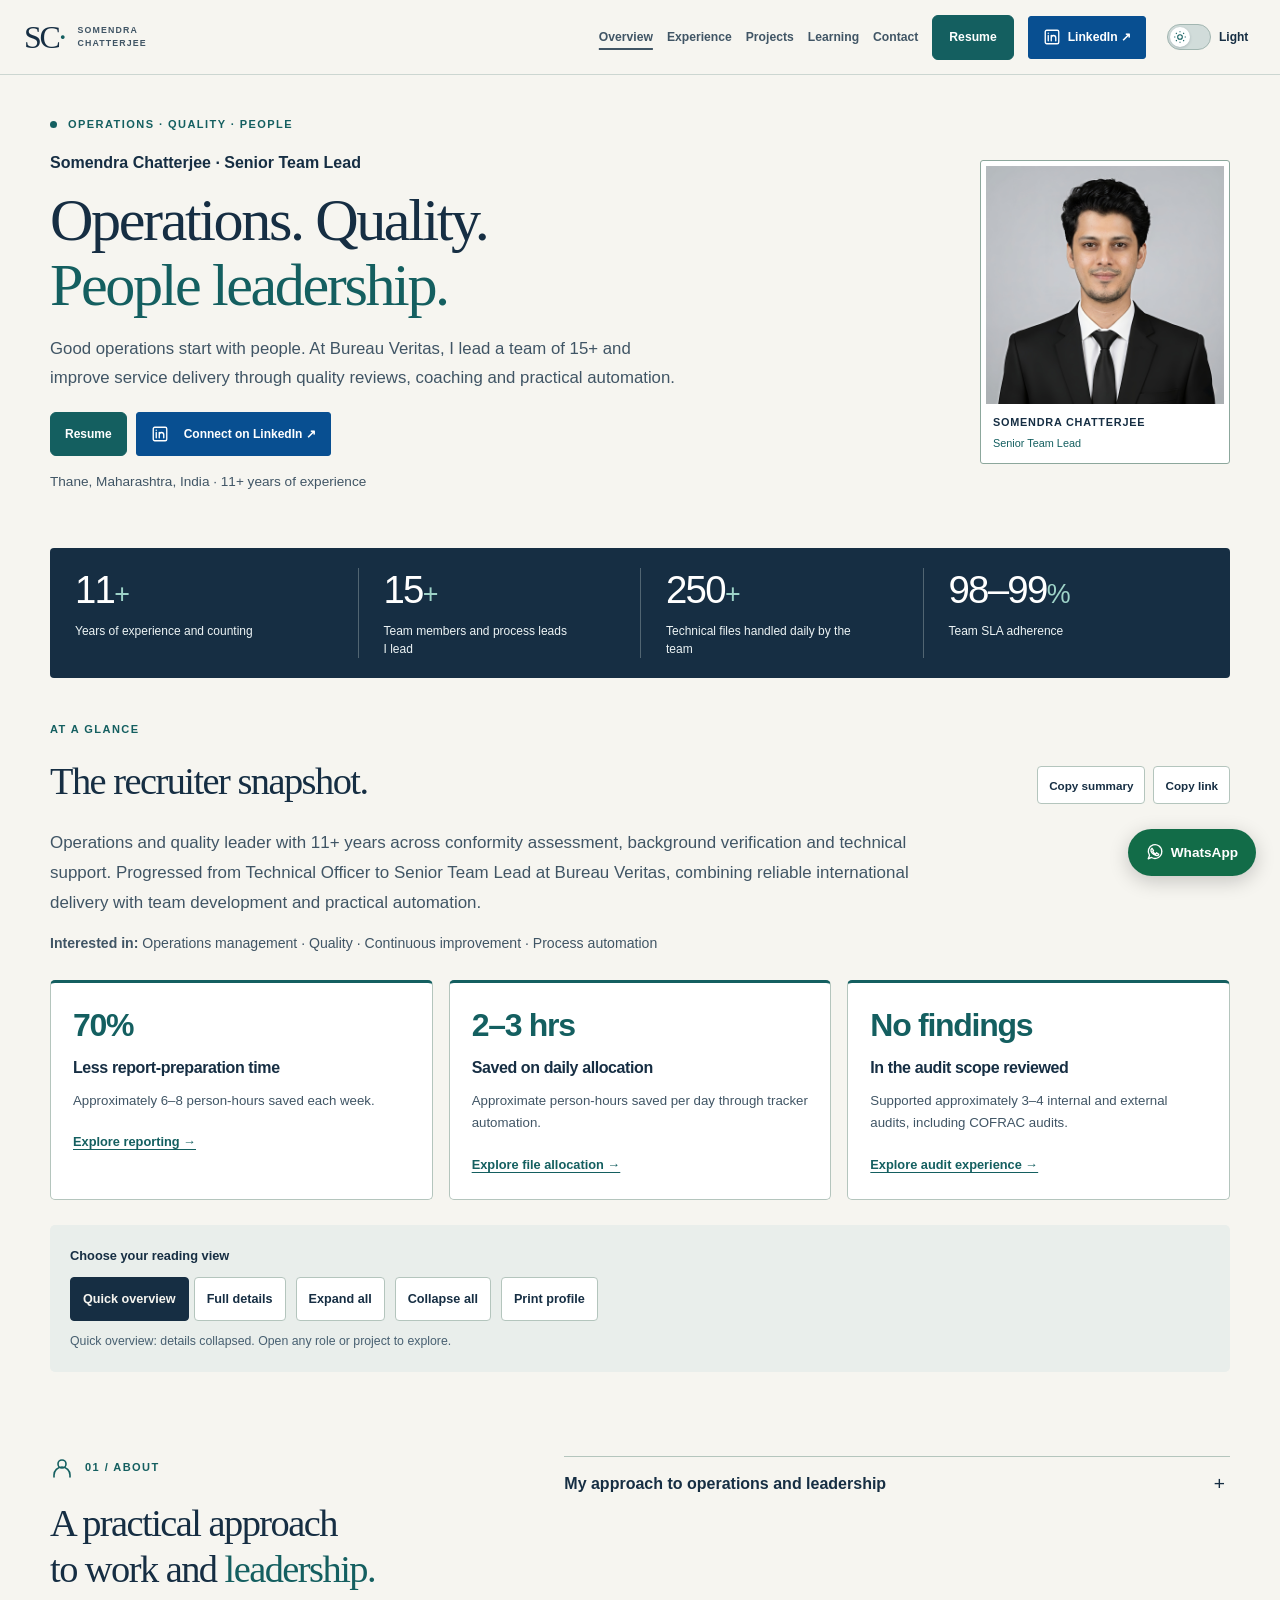
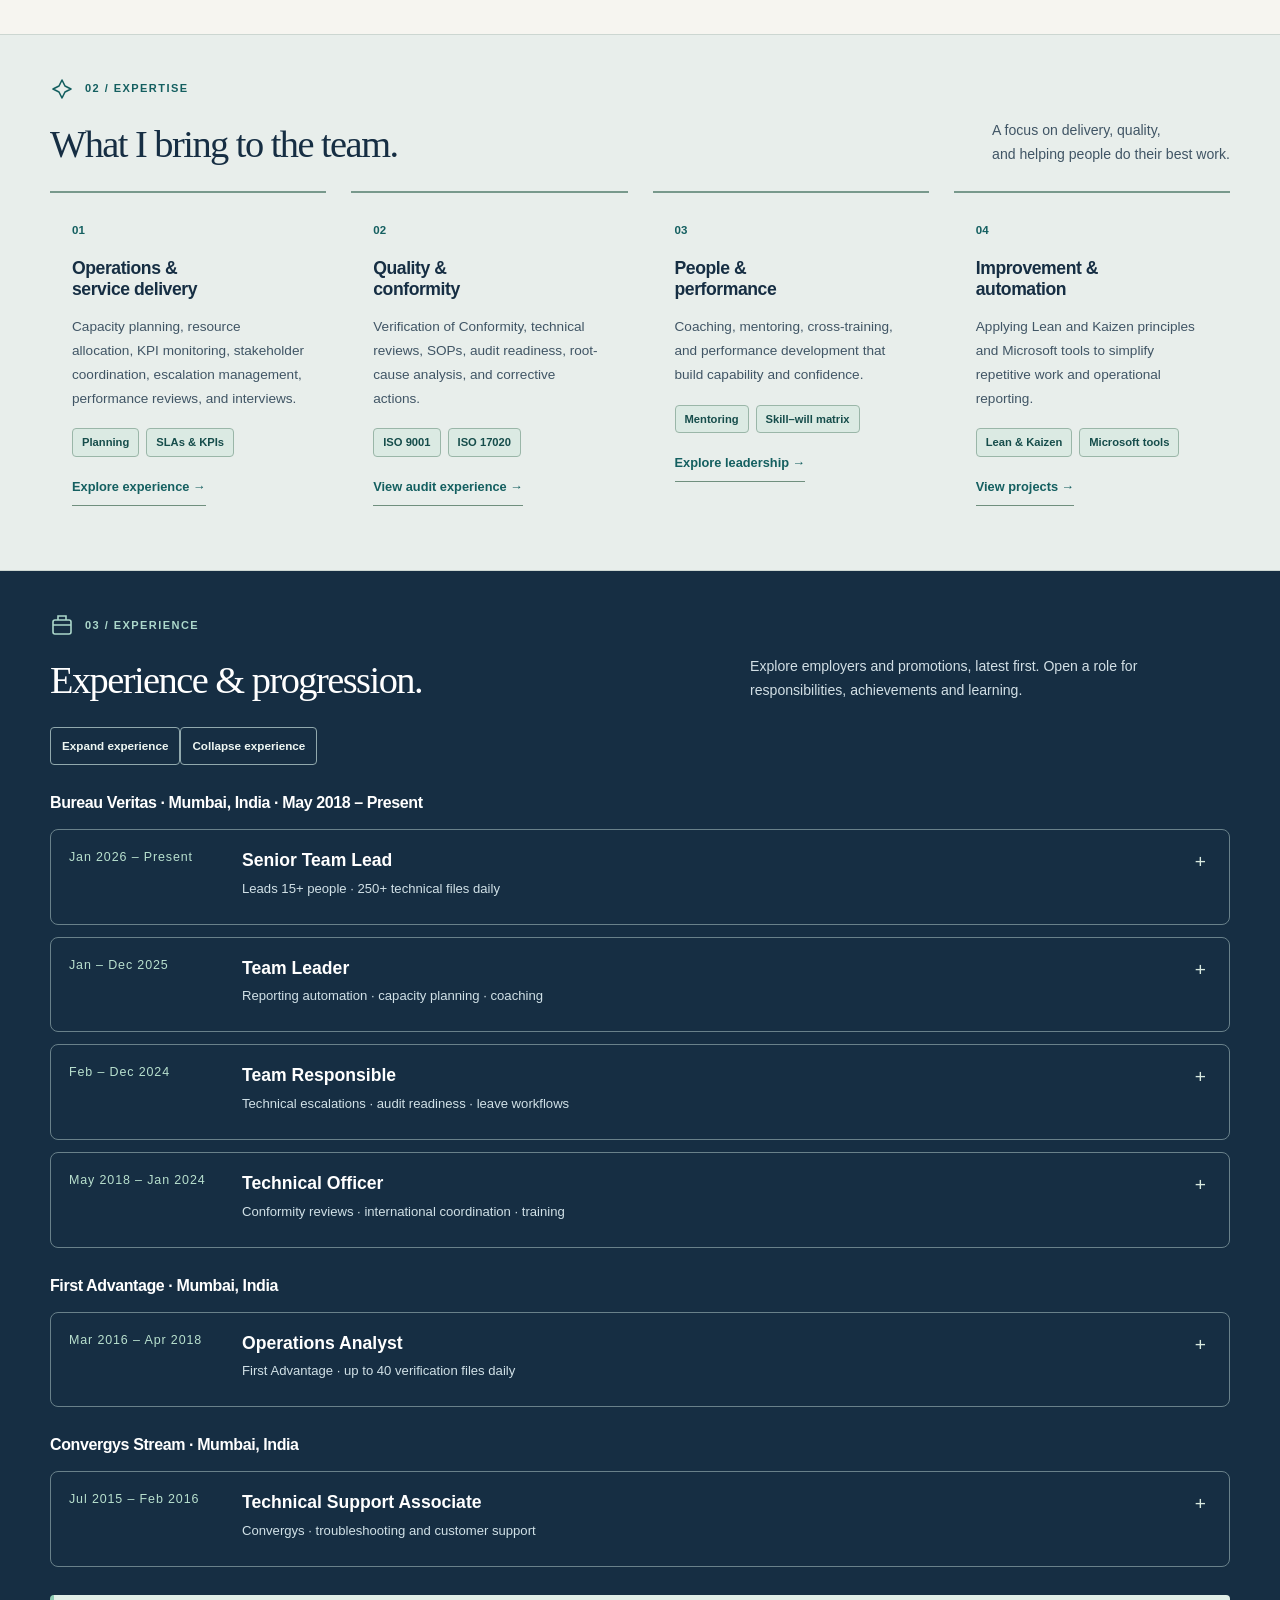
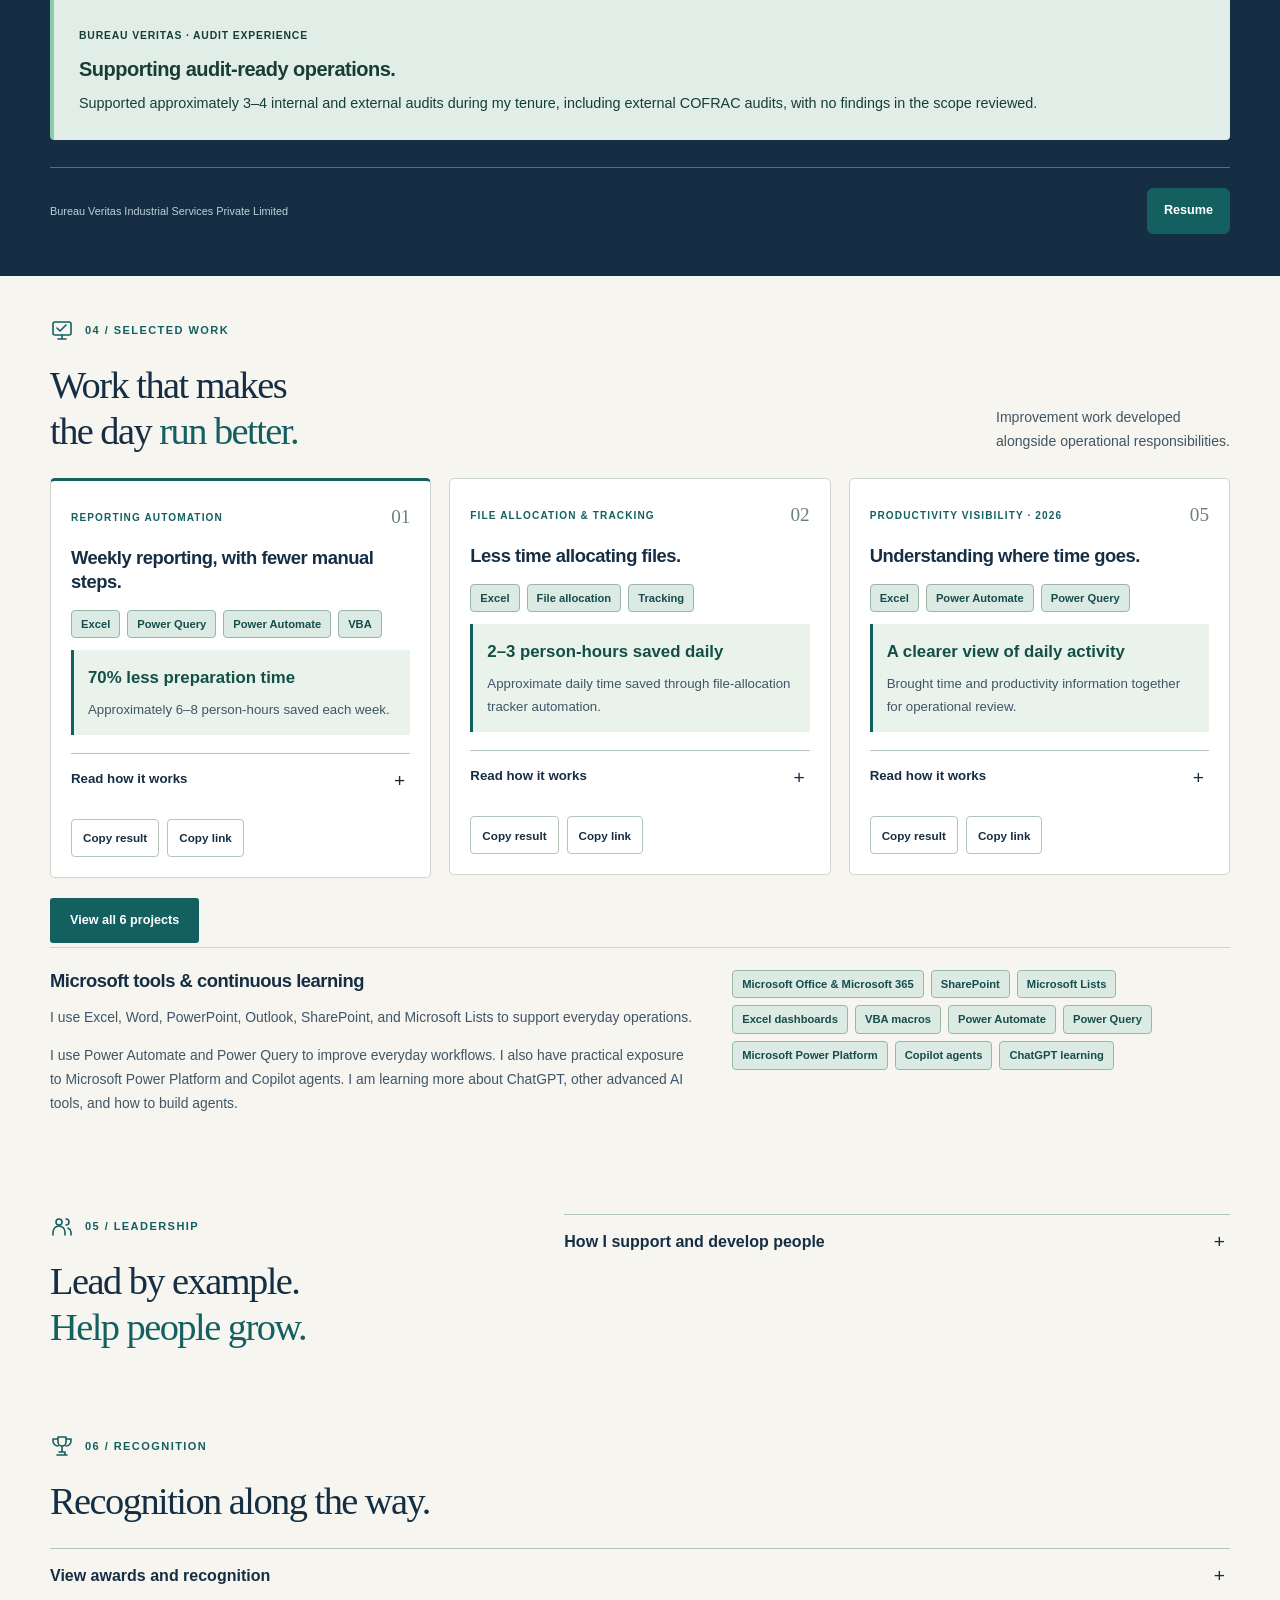
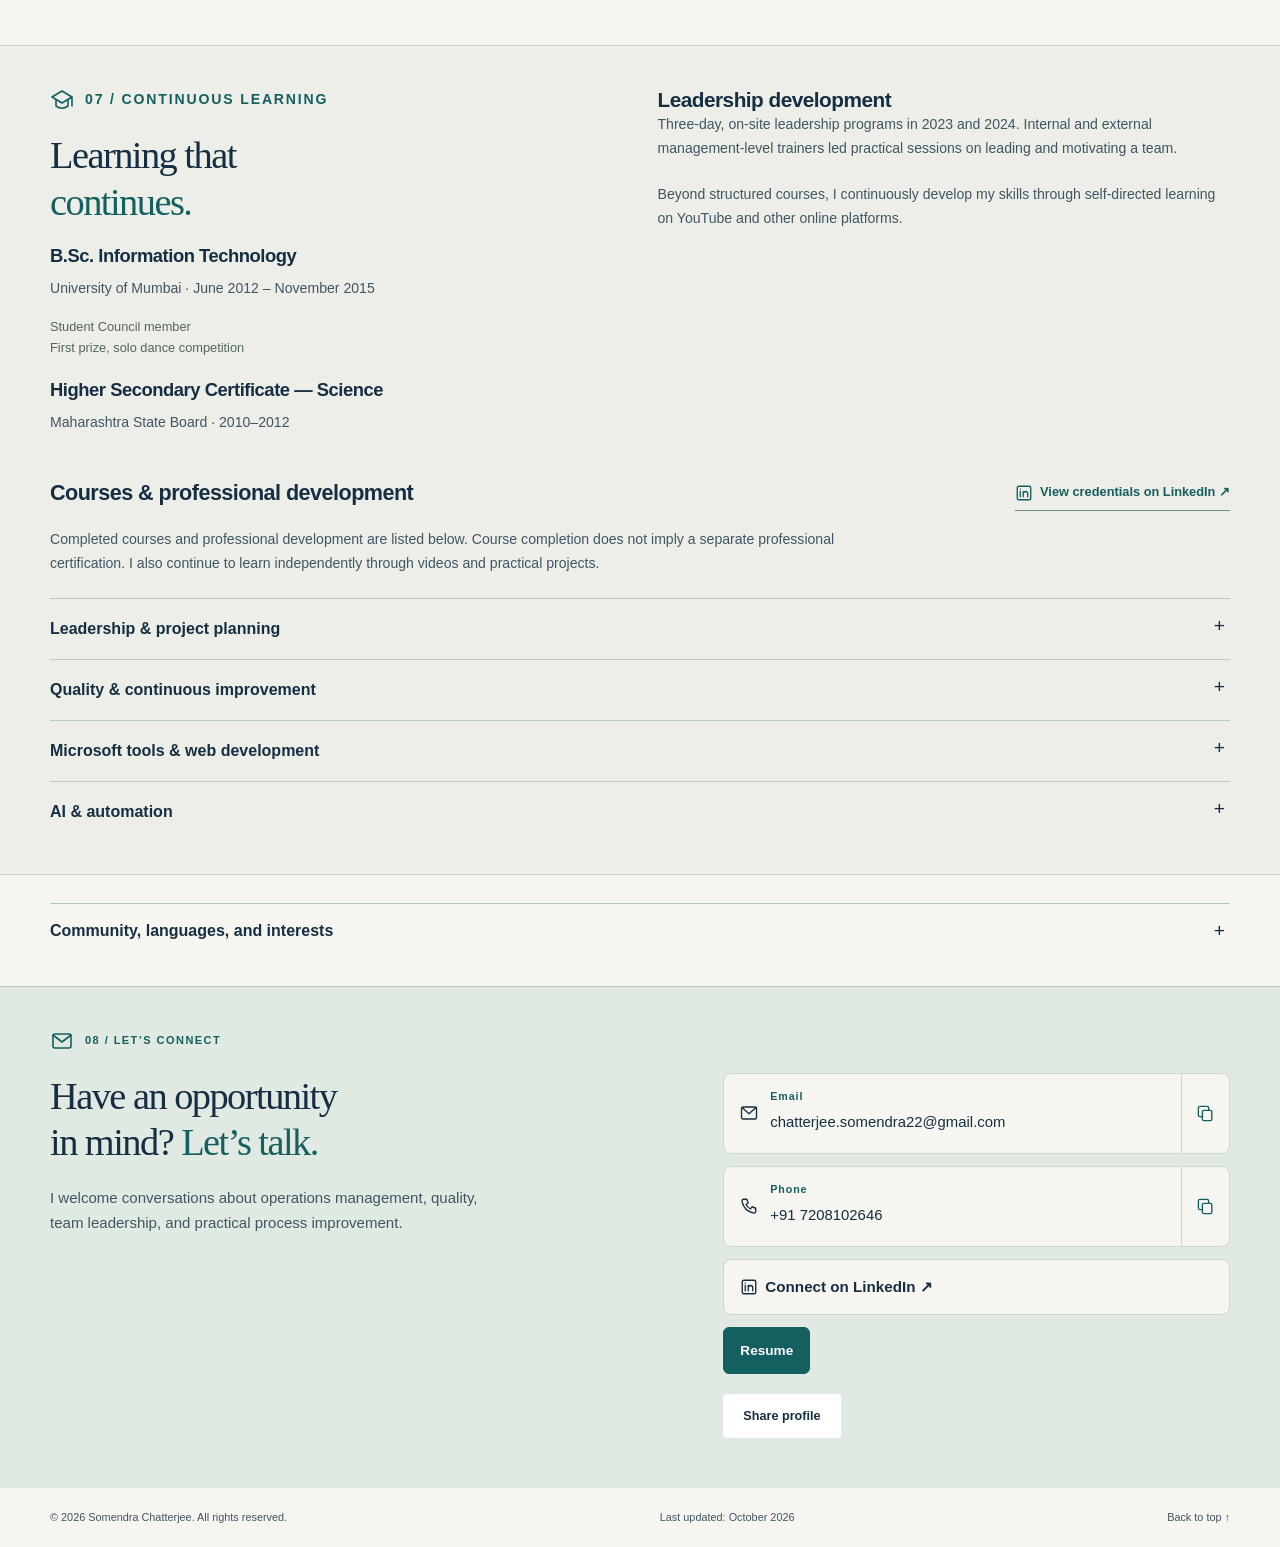
==== commit fc8e846b: "Add files via upload" ====
--- a/index.html
+++ b/index.html
@@ -7,19 +7,19 @@
 <meta name="description" content="Meet Somendra Chatterjee: Senior Team Lead with 11+ years of experience, leading operations, quality and practical process improvement at Bureau Veritas.">
 <meta property="og:title" content="Somendra Chatterjee | Operations &amp; Quality Leadership"><meta property="og:description" content="People-focused leadership. Reliable operations. Practical improvement."><meta property="og:type" content="website"><meta name="twitter:card" content="summary">
 <link rel="icon" href="assets/favicon.svg" type="image/svg+xml"><link rel="stylesheet" href="styles.css"><script src="script.js" defer></script>
-<meta name="color-scheme" content="light"></head>
+<meta name="color-scheme" content="light"><link rel="stylesheet" href="enhancements.css"><script src="enhancements.js" defer></script></head>
 <body>
 <div class="reading-progress" aria-hidden="true"><span id="reading-progress"></span></div><a class="skip" href="#main">Skip to content</a>
-<header class="header"><div class="nav-wrap"><a class="brand" href="#top" aria-label="Somendra Chatterjee home"><span class="monogram">SC<span>·</span></span><span class="brand-name">SOMENDRA<br>CHATTERJEE</span></a><nav id="navigation" aria-label="Main navigation"><a href="#snapshot">Overview</a><a href="#experience">Experience</a><a href="#projects">Projects</a><a href="#learning">Learning</a><a href="#contact">Contact</a><a class="nav-resume" data-resume-dialog="true" href="assets/Somendra-Chatterjee-Resume.pdf" target="_blank" rel="noopener">Resume</a><a class="linkedin-button" href="https://www.linkedin.com/in/somendra1994chatterjee" target="_blank" rel="noopener noreferrer">LinkedIn ↗</a><button type="button" id="theme-toggle" class="theme-toggle js-control" aria-pressed="false" aria-label="Switch to dark mode">Dark mode</button></nav></div></header>
+<header class="header"><div class="nav-wrap"><a class="brand" href="#top" aria-label="Somendra Chatterjee home"><span class="monogram">SC<span>·</span></span><span class="brand-name">SOMENDRA<br>CHATTERJEE</span></a><nav id="navigation" aria-label="Main navigation"><a href="#snapshot">Overview</a><a href="#experience">Experience</a><a href="#projects">Projects</a><a href="#learning">Learning</a><a href="#contact">Contact</a><a class="nav-resume" data-resume-dialog="true" href="assets/Somendra-Chatterjee-Resume.pdf" rel="noopener" target="_blank">Resume</a><a class="linkedin-button" href="https://www.linkedin.com/in/somendra1994chatterjee" target="_blank" rel="noopener noreferrer">LinkedIn ↗</a><button id="theme-toggle" class="theme-toggle js-control" type="button" role="switch" aria-checked="false" aria-label="Dark mode" title="Switch to dark mode"><span class="theme-track" aria-hidden="true"><span class="theme-thumb"><svg class="sun-icon" viewBox="0 0 24 24" fill="none" stroke="currentColor" stroke-width="1.8"><circle cx="12" cy="12" r="4"></circle><path d="M12 2v2m0 16v2M2 12h2m16 0h2M5 5l1.5 1.5m11 11L19 19M5 19l1.5-1.5m11-11L19 5"></path></svg><svg class="moon-icon" viewBox="0 0 24 24" fill="none" stroke="currentColor" stroke-width="1.8"><path d="M20 15.5A9 9 0 0 1 8.5 4 9 9 0 1 0 20 15.5Z"></path></svg></span></span><span class="theme-label" aria-hidden="true">Light</span></button></nav></div></header>
 <main id="main">
-<section class="hero wrap" id="top" aria-labelledby="hero-title"><div class="hero-copy"><p class="eyebrow"><span class="dot"></span> OPERATIONS · QUALITY · PEOPLE</p><p class="intro-name">Hello, I’m Somendra Chatterjee.</p><h1 id="hero-title">Good operations<br>start with <span>people.</span></h1><p class="hero-text">I’m a Senior Team Lead at Bureau Veritas with 11+ years of experience across operations, verification, and technical support. I lead a team of 15+ people, support quality and timely delivery, and build practical automations that reduce repetitive work.</p><div class="actions"><a class="button primary" href="assets/Somendra-Chatterjee-Resume.pdf" data-resume-dialog="true" target="_blank" rel="noopener">Resume</a><a class="button linkedin-button" href="https://www.linkedin.com/in/somendra1994chatterjee" target="_blank" rel="noopener noreferrer">Connect on LinkedIn ↗</a></div><p class="availability"><span class="dot"></span> Open to conversations about the next opportunity</p></div><figure class="portrait"><img src="assets/portrait.jpg" width="1600" height="1600" alt="Somendra Chatterjee in a black suit and tie" fetchpriority="high"><figcaption><span>SOMENDRA CHATTERJEE</span><span>Senior Team Lead</span></figcaption></figure></section>
+<section class="hero wrap" id="top" aria-labelledby="hero-title"><div class="hero-copy"><p class="eyebrow"><span class="dot"></span> OPERATIONS · QUALITY · PEOPLE</p><p class="intro-name">Somendra Chatterjee · Senior Team Lead</p><h1 id="hero-title">Operations. Quality.<br><span>People leadership.</span></h1><p class="hero-text">Good operations start with people. At Bureau Veritas, I lead a team of 15+ and improve service delivery through quality reviews, coaching and practical automation.</p><div class="actions"><a class="button primary" href="assets/Somendra-Chatterjee-Resume.pdf" data-resume-dialog="true" rel="noopener" target="_blank">Resume</a><a class="button linkedin-button" href="https://www.linkedin.com/in/somendra1994chatterjee" target="_blank" rel="noopener noreferrer">Connect on LinkedIn ↗</a></div><p class="location-line">Thane, Maharashtra, India · 11+ years of experience</p></div><figure class="portrait"><img src="assets/portrait.jpg" width="1600" height="1600" alt="Somendra Chatterjee in a black suit and tie" fetchpriority="high"><figcaption><span>SOMENDRA CHATTERJEE</span><span>Senior Team Lead</span></figcaption></figure></section>
 <section class="metrics wrap" aria-label="Career and team highlights"><div><strong>11<span>+</span></strong><p>Years of experience and counting</p></div><div><strong>15<span>+</span></strong><p>Team members and process leads I lead</p></div><div><strong>250<span>+</span></strong><p>Technical files handled daily by the team</p></div><div><strong>98–99<span>%</span></strong><p>Team SLA adherence</p></div></section>
-<section class="wrap section snapshot" id="snapshot" aria-labelledby="snapshot-title"><div class="section-head"><div><p class="eyebrow">AT A GLANCE</p><h2 id="snapshot-title">The recruiter snapshot.</h2></div><div class="block-tools js-control"><button type="button" data-copy-target="profile-summary">Copy summary</button><button type="button" data-share="snapshot">Copy link</button></div></div><p id="profile-summary" class="snapshot-summary">Senior Team Lead at Bureau Veritas with 11+ years of experience across operations, verification, and technical support. Leads 15+ team members and process leads handling 250+ technical files daily. Focused on reliable delivery, quality, team development, and practical automation.</p><p class="target-roles"><strong>Interested in:</strong> Operations management · Quality · Continuous improvement · Process automation</p><div class="impact-grid"><article><span class="impact-number">70%</span><h3>Less report-preparation time</h3><p>Approximately 6–8 person-hours saved each week.</p><a href="#project-reporting">Explore reporting →</a></article><article><span class="impact-number">2–3 hrs</span><h3>Saved on daily allocation</h3><p>Approximate person-hours saved per day through tracker automation.</p><a href="#project-allocation">Explore file allocation →</a></article><article><span class="impact-number">No findings</span><h3>In the audit scope reviewed</h3><p>Supported approximately 3–4 internal and external audits, including COFRAC audits.</p><a href="#audit-experience">Explore audit experience →</a></article></div><div class="reading-controls js-control" aria-label="Reading options"><span>Choose your reading view</span><div class="view-switch"><button type="button" data-view="overview" aria-pressed="true">Quick overview</button><button type="button" data-view="full" aria-pressed="false">Full details</button></div><button type="button" data-expand="all">Expand all</button><button type="button" data-collapse="all">Collapse all</button><button type="button" id="print-profile">Print profile</button><p id="view-status" class="reading-hint" aria-live="polite">Start with the highlights. Open any section for more detail.</p></div></section><section class="section wrap split" id="about"><div><p class="eyebrow"><svg class="section-icon" viewbox="0 0 24 24" fill="none" stroke="currentColor" stroke-width="1.6" stroke-linecap="round" stroke-linejoin="round" aria-hidden="true"><circle cx="12" cy="8" r="4"></circle><path d="M4 21v-2a8 8 0 0 1 16 0v2"></path></svg>01 / ABOUT</p><h2>A practical approach<br>to work and <em>leadership.</em></h2></div><div class="prose"><details class="expandable"><summary>My approach to operations and leadership</summary><div class="details-content"><p class="lead">My career has grown from technical review to leading the people and processes behind international conformity programs.</p><p>I am an operations and quality professional with 11+ years of experience across verification, service delivery, and technical support. At Bureau Veritas, I have progressed from Technical Officer to Senior Team Lead within the Testing, Inspection, and Certification (TIC) industry.</p><p>I focus on making complex work manageable: planning workloads, maintaining quality, resolving escalations, and helping people develop. Alongside this, I use Microsoft tools to simplify reporting and repetitive tasks.</p><p>I am looking to take on broader responsibilities in operations management, quality, continuous improvement, and process automation.</p><div class="text-note"><span class="dot"></span><span>98%+ customer satisfaction across the team’s delivery</span></div></div></details></div></section>
-<section class="expertise-band" id="expertise"><div class="wrap section"><div class="section-head"><div><p class="eyebrow"><svg class="section-icon" viewbox="0 0 24 24" fill="none" stroke="currentColor" stroke-width="1.6" stroke-linecap="round" stroke-linejoin="round" aria-hidden="true"><path d="m12 3 3 6 6 3-6 3-3 6-3-6-6-3 6-3Z"></path></svg>02 / EXPERTISE</p><h2>What I bring to the team.</h2></div><p>A focus on delivery, quality,<br>and helping people do their best work.</p></div><div class="expertise-grid"><article><span class="number">01</span><h3>Operations &amp;<br>service delivery</h3><p>Capacity planning, resource allocation, KPI monitoring, stakeholder coordination, escalation management, performance reviews, and interviews.</p><div class="tags"><span>Planning</span><span>SLAs &amp; KPIs</span></div></article><article><span class="number">02</span><h3>Quality &amp;<br>conformity</h3><p>Verification of Conformity, technical reviews, SOPs, audit readiness, root-cause analysis, and corrective actions.</p><div class="tags"><span>ISO 9001</span><span>ISO 17020</span></div></article><article><span class="number">03</span><h3>People &amp;<br>performance</h3><p>Coaching, mentoring, cross-training, and performance development that build capability and confidence.</p><div class="tags"><span>Mentoring</span><span>Skill–will matrix</span></div></article><article><span class="number">04</span><h3>Improvement &amp;<br>automation</h3><p>Applying Lean and Kaizen principles and Microsoft tools to simplify repetitive work and operational reporting.</p><div class="tags"><span>Lean &amp; Kaizen</span><span>Microsoft tools</span></div></article></div></div></section>
+<section class="wrap section snapshot" id="snapshot" aria-labelledby="snapshot-title"><div class="section-head"><div><p class="eyebrow">AT A GLANCE</p><h2 id="snapshot-title">The recruiter snapshot.</h2></div><div class="block-tools js-control"><button type="button" data-copy-target="profile-summary">Copy summary</button><button type="button" data-share="snapshot">Copy link</button></div></div><p id="profile-summary" class="snapshot-summary">Operations and quality leader with 11+ years across conformity assessment, background verification and technical support. Progressed from Technical Officer to Senior Team Lead at Bureau Veritas, combining reliable international delivery with team development and practical automation.</p><p class="target-roles"><strong>Interested in:</strong> Operations management · Quality · Continuous improvement · Process automation</p><div class="impact-grid"><article><span class="impact-number">70%</span><h3>Less report-preparation time</h3><p>Approximately 6–8 person-hours saved each week.</p><a href="#project-reporting">Explore reporting →</a></article><article><span class="impact-number">2–3 hrs</span><h3>Saved on daily allocation</h3><p>Approximate person-hours saved per day through tracker automation.</p><a href="#project-allocation">Explore file allocation →</a></article><article><span class="impact-number">No findings</span><h3>In the audit scope reviewed</h3><p>Supported approximately 3–4 internal and external audits, including COFRAC audits.</p><a href="#audit-experience">Explore audit experience →</a></article></div><div class="reading-controls js-control" aria-label="Reading options"><span>Choose your reading view</span><div class="view-switch"><button type="button" data-view="overview" aria-pressed="true">Quick overview</button><button type="button" data-view="full" aria-pressed="false">Full details</button></div><button type="button" data-expand="all">Expand all</button><button type="button" data-collapse="all">Collapse all</button><button type="button" id="print-profile">Print profile</button><p id="view-status" class="reading-hint" aria-live="polite">Start with the highlights. Open any section for more detail.</p></div></section><section class="section wrap split" id="about"><div><p class="eyebrow"><svg class="section-icon" viewBox="0 0 24 24" fill="none" stroke="currentColor" stroke-width="1.6" stroke-linecap="round" stroke-linejoin="round" aria-hidden="true"><circle cx="12" cy="8" r="4"></circle><path d="M4 21v-2a8 8 0 0 1 16 0v2"></path></svg>01 / ABOUT</p><h2>A practical approach<br>to work and <em>leadership.</em></h2></div><div class="prose"><details class="expandable"><summary>My approach to operations and leadership</summary><div class="details-content"><p class="lead">My career has grown from technical review to leading the people and processes behind international conformity programs.</p><p>I am an operations and quality professional with 11+ years of experience across verification, service delivery, and technical support. At Bureau Veritas, I have progressed from Technical Officer to Senior Team Lead within the Testing, Inspection, and Certification (TIC) industry.</p><p>I focus on making complex work manageable: planning workloads, maintaining quality, resolving escalations, and helping people develop. Alongside this, I use Microsoft tools to simplify reporting and repetitive tasks.</p><p>I am looking to take on broader responsibilities in operations management, quality, continuous improvement, and process automation.</p><div class="text-note"><span class="dot"></span><span>98%+ customer satisfaction across the team’s delivery</span></div></div></details></div></section>
+<section class="expertise-band" id="expertise"><div class="wrap section"><div class="section-head"><div><p class="eyebrow"><svg class="section-icon" viewBox="0 0 24 24" fill="none" stroke="currentColor" stroke-width="1.6" stroke-linecap="round" stroke-linejoin="round" aria-hidden="true"><path d="m12 3 3 6 6 3-6 3-3 6-3-6-6-3 6-3Z"></path></svg>02 / EXPERTISE</p><h2>What I bring to the team.</h2></div><p>A focus on delivery, quality,<br>and helping people do their best work.</p></div><div class="expertise-grid"><article><span class="number">01</span><h3>Operations &amp;<br>service delivery</h3><p>Capacity planning, resource allocation, KPI monitoring, stakeholder coordination, escalation management, performance reviews, and interviews.</p><div class="tags"><span>Planning</span><span>SLAs &amp; KPIs</span></div><a class="text-link" href="#experience">Explore experience →</a></article><article><span class="number">02</span><h3>Quality &amp;<br>conformity</h3><p>Verification of Conformity, technical reviews, SOPs, audit readiness, root-cause analysis, and corrective actions.</p><div class="tags"><span>ISO 9001</span><span>ISO 17020</span></div><a class="text-link" href="#audit-experience">View audit experience →</a></article><article><span class="number">03</span><h3>People &amp;<br>performance</h3><p>Coaching, mentoring, cross-training, and performance development that build capability and confidence.</p><div class="tags"><span>Mentoring</span><span>Skill–will matrix</span></div><a class="text-link" href="#leadership">Explore leadership →</a></article><article><span class="number">04</span><h3>Improvement &amp;<br>automation</h3><p>Applying Lean and Kaizen principles and Microsoft tools to simplify repetitive work and operational reporting.</p><div class="tags"><span>Lean &amp; Kaizen</span><span>Microsoft tools</span></div><a class="text-link" href="#projects">View projects →</a></article></div></div></section>
 
-<section class="career-band" id="experience"><div class="wrap section"><div class="section-head"><div><p class="eyebrow"><svg class="section-icon" viewbox="0 0 24 24" fill="none" stroke="currentColor" stroke-width="1.6" aria-hidden="true"><rect x="3" y="7" width="18" height="14" rx="2"></rect><path d="M8 7V3h8v4M3 12h18"></path></svg>03 / EXPERIENCE</p><h2>A journey built<br><em>one step at a time.</em></h2></div><p>Explore my career, latest first. Each period separates professional responsibilities, project highlights, and recognition or learning.</p></div><div class="vertical-journey"><nav class="year-nav" aria-label="Journey periods"><a href="#period-8">2026</a><a href="#period-7">2025</a><a href="#period-6">2024</a><a href="#period-5">2020–2023</a><a href="#period-4">2018–2019</a><a href="#period-3">2016–2017</a><a href="#period-2">2015</a><a href="#period-1">2013–2014</a><a href="#period-0">2008–2012</a></nav><div class="journey-entries"><article class="year-entry" id="period-8"><details class="expandable timeline-details" open="" data-default-open="true"><summary><span class="period-label">2026</span><span class="period-heading">Leading with a wider operational view</span><span class="summary-role">Senior Team Lead · Bureau Veritas</span></summary><div class="period-panels"><div class="experience-panel"><h4 class="panel-title">Professional experience</h4><div class="role-highlight"><svg class="milestone-icon" viewbox="0 0 24 24" fill="none" stroke="currentColor" stroke-width="1.7" stroke-linecap="round" stroke-linejoin="round" aria-hidden="true"><rect x="3" y="7" width="18" height="14" rx="2"></rect><path d="M8 7V3h8v4M3 12h18m-9 0v3"></path></svg><div><span class="role-caption">ROLE IN THIS PERIOD</span><p>Senior Team Lead · Bureau Veritas</p></div></div><p class="period-role">Senior Team Lead · Bureau Veritas, January 2026–present</p><ul><li class="milestone milestone-work"><div class="milestone-type"><svg class="milestone-icon" viewbox="0 0 24 24" fill="none" stroke="currentColor" stroke-width="1.7" stroke-linecap="round" stroke-linejoin="round" aria-hidden="true"><rect x="3" y="7" width="18" height="14" rx="2"></rect><path d="M8 7V3h8v4M3 12h18m-9 0v3"></path></svg><span>Work experience</span></div><strong>Current responsibilities</strong><p>Lead 15+ team members and process leads handling 250+ technical files each day, with 98–99% SLA adherence and 98%+ customer satisfaction. Manage delivery across 6–8 international corridors, primarily African contracts, including the Democratic Republic of Congo, Gabon, Ghana, and Morocco.</p></li><li class="milestone milestone-work"><div class="milestone-type"><svg class="milestone-icon" viewbox="0 0 24 24" fill="none" stroke="currentColor" stroke-width="1.7" stroke-linecap="round" stroke-linejoin="round" aria-hidden="true"><rect x="3" y="7" width="18" height="14" rx="2"></rect><path d="M8 7V3h8v4M3 12h18m-9 0v3"></path></svg><span>Work experience</span></div><strong>People and quality</strong><p>Support performance reviews, interviews, coaching, SOP development, audit readiness, root-cause analysis, and escalation resolution.</p></li></ul><h5 class="panel-subtitle">Projects &amp; impact</h5><ul><li class="milestone milestone-project"><div class="milestone-type"><svg class="milestone-icon" viewbox="0 0 24 24" fill="none" stroke="currentColor" stroke-width="1.7" stroke-linecap="round" stroke-linejoin="round" aria-hidden="true"><rect x="3" y="4" width="18" height="14" rx="2"></rect><path d="M8 21h8m-4-3v3m-5-11 3 3 6-6"></path></svg><span>Project</span></div><strong>Projects</strong><p>Created a time-and-motion tracking system using Excel, Power Automate, and Power Query. Continue improving reporting dashboards and file-management automation.</p></li></ul></div><div class="development-panel"><h4 class="panel-title">Recognition &amp; learning</h4><ul><li class="milestone milestone-award"><div class="milestone-type"><svg class="milestone-icon" viewbox="0 0 24 24" fill="none" stroke="currentColor" stroke-width="1.7" stroke-linecap="round" stroke-linejoin="round" aria-hidden="true"><path d="M8 3h8v5a4 4 0 0 1-8 0V3Zm0 2H3v2a5 5 0 0 0 5 5m8-7h5v2a5 5 0 0 1-5 5m-4 0v6m-5 3h10m-8-3h6v3"></path></svg><span>Award</span></div><strong>Team recognition · Q2 2026</strong><p>The team I led received the Best Team Award for overall performance, customer satisfaction, SLA adherence, and timely delivery.</p></li><li class="milestone milestone-education"><div class="milestone-type"><svg class="milestone-icon" viewbox="0 0 24 24" fill="none" stroke="currentColor" stroke-width="1.7" stroke-linecap="round" stroke-linejoin="round" aria-hidden="true"><path d="m2 9 10-6 10 6-10 6L2 9Zm4 3v6c4 3 8 3 12 0v-6m4-3v9"></path></svg><span>Education &amp; learning</span></div><strong>Learning · June 2026</strong><p>Completed courses in leadership, Microsoft tools, web development, prompt engineering, and Copilot agents through Coursera and LinkedIn Learning.</p></li><li class="milestone milestone-education"><div class="milestone-type"><svg class="milestone-icon" viewbox="0 0 24 24" fill="none" stroke="currentColor" stroke-width="1.7" stroke-linecap="round" stroke-linejoin="round" aria-hidden="true"><path d="m2 9 10-6 10 6-10 6L2 9Zm4 3v6c4 3 8 3 12 0v-6m4-3v9"></path></svg><span>Education &amp; learning</span></div><strong>Learning · October 2026 and ongoing</strong><p>Completed a project-planning course through Coursera. Continue exploring AI tools and agent building through self-directed learning.</p></li></ul></div></div><div class="block-tools js-control"><button type="button" data-share="period-8">Copy period link</button></div></details></article><article class="year-entry" id="period-7"><details class="expandable timeline-details"><summary><span class="period-label">2025</span><span class="period-heading">Leading the team and simplifying reporting</span><span class="summary-role">Team Leader · Bureau Veritas</span></summary><div class="period-panels"><div class="experience-panel"><h4 class="panel-title">Professional experience</h4><div class="role-highlight"><svg class="milestone-icon" viewbox="0 0 24 24" fill="none" stroke="currentColor" stroke-width="1.7" stroke-linecap="round" stroke-linejoin="round" aria-hidden="true"><rect x="3" y="7" width="18" height="14" rx="2"></rect><path d="M8 7V3h8v4M3 12h18m-9 0v3"></path></svg><div><span class="role-caption">ROLE IN THIS PERIOD</span><p>Team Leader · Bureau Veritas</p></div></div><p class="period-role">Team Leader · Bureau Veritas, January–December 2025</p><ul><li class="milestone milestone-work"><div class="milestone-type"><svg class="milestone-icon" viewbox="0 0 24 24" fill="none" stroke="currentColor" stroke-width="1.7" stroke-linecap="round" stroke-linejoin="round" aria-hidden="true"><rect x="3" y="7" width="18" height="14" rx="2"></rect><path d="M8 7V3h8v4M3 12h18m-9 0v3"></path></svg><span>Work experience</span></div><strong>People and delivery</strong><p>Managed scheduling, capacity planning, and resource allocation. Coached colleagues and built cross-training to support reliable coverage.</p></li></ul><h5 class="panel-subtitle">Projects &amp; impact</h5><ul><li class="milestone milestone-project"><div class="milestone-type"><svg class="milestone-icon" viewbox="0 0 24 24" fill="none" stroke="currentColor" stroke-width="1.7" stroke-linecap="round" stroke-linejoin="round" aria-hidden="true"><rect x="3" y="4" width="18" height="14" rx="2"></rect><path d="M8 21h8m-4-3v3m-5-11 3 3 6-6"></path></svg><span>Project</span></div><strong>Excel automation · 2025–present</strong><p>Automated reporting and file allocation using Excel and Microsoft tools. See Selected Work for the results and time saved.</p></li><li class="milestone milestone-project"><div class="milestone-type"><svg class="milestone-icon" viewbox="0 0 24 24" fill="none" stroke="currentColor" stroke-width="1.7" stroke-linecap="round" stroke-linejoin="round" aria-hidden="true"><rect x="3" y="4" width="18" height="14" rx="2"></rect><path d="M8 21h8m-4-3v3m-5-11 3 3 6-6"></path></svg><span>Project</span></div><strong>Attendance prompt</strong><p>Created a Windows batch-file popup to remind colleagues when they had forgotten to mark attendance.</p></li></ul></div><div class="development-panel"><h4 class="panel-title">Recognition &amp; learning</h4><ul><li class="milestone milestone-award"><div class="milestone-type"><svg class="milestone-icon" viewbox="0 0 24 24" fill="none" stroke="currentColor" stroke-width="1.7" stroke-linecap="round" stroke-linejoin="round" aria-hidden="true"><path d="M8 3h8v5a4 4 0 0 1-8 0V3Zm0 2H3v2a5 5 0 0 0 5 5m8-7h5v2a5 5 0 0 1-5 5m-4 0v6m-5 3h10m-8-3h6v3"></path></svg><span>Award</span></div><strong>Recognition · Q3 2025</strong><p>Received the Process Automation Champion Certificate of Appreciation.</p></li><li class="milestone milestone-education"><div class="milestone-type"><svg class="milestone-icon" viewbox="0 0 24 24" fill="none" stroke="currentColor" stroke-width="1.7" stroke-linecap="round" stroke-linejoin="round" aria-hidden="true"><path d="m2 9 10-6 10 6-10 6L2 9Zm4 3v6c4 3 8 3 12 0v-6m4-3v9"></path></svg><span>Education &amp; learning</span></div><strong>Learning</strong><p>Completed Root Cause Analysis: Principles and Benefits (Coursera, March) and Power Query Fundamentals (Coursera, October).</p></li></ul></div></div><div class="block-tools js-control"><button type="button" data-share="period-7">Copy period link</button></div></details></article><article class="year-entry" id="period-6"><details class="expandable timeline-details"><summary><span class="period-label">2024</span><span class="period-heading">Taking on process responsibility</span><span class="summary-role">Technical Officer · January 2024Team Responsible · February–December 2024</span></summary><div class="period-panels"><div class="experience-panel"><h4 class="panel-title">Professional experience</h4><div class="role-highlight"><svg class="milestone-icon" viewbox="0 0 24 24" fill="none" stroke="currentColor" stroke-width="1.7" stroke-linecap="round" stroke-linejoin="round" aria-hidden="true"><rect x="3" y="7" width="18" height="14" rx="2"></rect><path d="M8 7V3h8v4M3 12h18m-9 0v3"></path></svg><div><span class="role-caption">ROLE IN THIS PERIOD</span><p>Technical Officer · January 2024<br>Team Responsible · February–December 2024</p></div></div><p class="period-role">Team Responsible · Bureau Veritas, February–December 2024</p><ul><li class="milestone milestone-work"><div class="milestone-type"><svg class="milestone-icon" viewbox="0 0 24 24" fill="none" stroke="currentColor" stroke-width="1.7" stroke-linecap="round" stroke-linejoin="round" aria-hidden="true"><rect x="3" y="7" width="18" height="14" rx="2"></rect><path d="M8 7V3h8v4M3 12h18m-9 0v3"></path></svg><span>Work experience</span></div><strong>Role progression</strong><p>Moved from Technical Officer to Team Responsible in February. Supported operational planning, handled technical escalations, and helped with audits, corrective actions, and complaint resolution.</p></li></ul><h5 class="panel-subtitle">Projects &amp; impact</h5><ul><li class="milestone milestone-project"><div class="milestone-type"><svg class="milestone-icon" viewbox="0 0 24 24" fill="none" stroke="currentColor" stroke-width="1.7" stroke-linecap="round" stroke-linejoin="round" aria-hidden="true"><rect x="3" y="4" width="18" height="14" rx="2"></rect><path d="M8 21h8m-4-3v3m-5-11 3 3 6-6"></path></svg><span>Project</span></div><strong>Leave requests</strong><p>Introduced an official Power Automate workflow that routed leave requests for approval or rejection and created traceable records.</p></li><li class="milestone milestone-project"><div class="milestone-type"><svg class="milestone-icon" viewbox="0 0 24 24" fill="none" stroke="currentColor" stroke-width="1.7" stroke-linecap="round" stroke-linejoin="round" aria-hidden="true"><rect x="3" y="4" width="18" height="14" rx="2"></rect><path d="M8 21h8m-4-3v3m-5-11 3 3 6-6"></path></svg><span>Project</span></div><strong>Automated reminders</strong><p>Used Power Automate and Outlook to send reminders for follow-ups that could otherwise be missed.</p></li></ul></div><div class="development-panel"><h4 class="panel-title">Recognition &amp; learning</h4><ul><li class="milestone milestone-education"><div class="milestone-type"><svg class="milestone-icon" viewbox="0 0 24 24" fill="none" stroke="currentColor" stroke-width="1.7" stroke-linecap="round" stroke-linejoin="round" aria-hidden="true"><path d="m2 9 10-6 10 6-10 6L2 9Zm4 3v6c4 3 8 3 12 0v-6m4-3v9"></path></svg><span>Education &amp; learning</span></div><strong>Leadership development</strong><p>Completed another three-day, on-site leadership program focused on leading and motivating a team.</p></li><li class="milestone milestone-education"><div class="milestone-type"><svg class="milestone-icon" viewbox="0 0 24 24" fill="none" stroke="currentColor" stroke-width="1.7" stroke-linecap="round" stroke-linejoin="round" aria-hidden="true"><path d="m2 9 10-6 10 6-10 6L2 9Zm4 3v6c4 3 8 3 12 0v-6m4-3v9"></path></svg><span>Education &amp; learning</span></div><strong>Learning</strong><p>Completed courses in Microsoft 365, generative AI, responsible AI, and practical AI tools.</p></li></ul></div></div><div class="block-tools js-control"><button type="button" data-share="period-6">Copy period link</button></div></details></article><article class="year-entry" id="period-5"><details class="expandable timeline-details"><summary><span class="period-label">2020–2023</span><span class="period-heading">Developing technical and training skills</span><span class="summary-role">Technical Officer · Bureau Veritas</span></summary><div class="period-panels"><div class="experience-panel"><h4 class="panel-title">Professional experience</h4><div class="role-highlight"><svg class="milestone-icon" viewbox="0 0 24 24" fill="none" stroke="currentColor" stroke-width="1.7" stroke-linecap="round" stroke-linejoin="round" aria-hidden="true"><rect x="3" y="7" width="18" height="14" rx="2"></rect><path d="M8 7V3h8v4M3 12h18m-9 0v3"></path></svg><div><span class="role-caption">ROLE IN THIS PERIOD</span><p>Technical Officer · Bureau Veritas</p></div></div><p class="period-role">Technical Officer · Bureau Veritas</p><ul><li class="milestone milestone-work"><div class="milestone-type"><svg class="milestone-icon" viewbox="0 0 24 24" fill="none" stroke="currentColor" stroke-width="1.7" stroke-linecap="round" stroke-linejoin="round" aria-hidden="true"><rect x="3" y="7" width="18" height="14" rx="2"></rect><path d="M8 7V3h8v4M3 12h18m-9 0v3"></path></svg><span>Work experience</span></div><strong>Technical responsibilities</strong><p>Managed non-conformity records, guided colleagues on technical reviews, and coordinated file progress with international offices.</p></li></ul><h5 class="panel-subtitle">Projects &amp; impact</h5><ul><li class="milestone milestone-project"><div class="milestone-type"><svg class="milestone-icon" viewbox="0 0 24 24" fill="none" stroke="currentColor" stroke-width="1.7" stroke-linecap="round" stroke-linejoin="round" aria-hidden="true"><rect x="3" y="4" width="18" height="14" rx="2"></rect><path d="M8 21h8m-4-3v3m-5-11 3 3 6-6"></path></svg><span>Project</span></div><strong>Digital learning · Around 2020</strong><p>Helped turn PDF-based training material into digital, video-based tutorials using PowerPoint, Microsoft Sway, Microsoft Word, and Clipchamp.</p></li></ul></div><div class="development-panel"><h4 class="panel-title">Recognition &amp; learning</h4><ul><li class="milestone milestone-education"><div class="milestone-type"><svg class="milestone-icon" viewbox="0 0 24 24" fill="none" stroke="currentColor" stroke-width="1.7" stroke-linecap="round" stroke-linejoin="round" aria-hidden="true"><path d="m2 9 10-6 10 6-10 6L2 9Zm4 3v6c4 3 8 3 12 0v-6m4-3v9"></path></svg><span>Education &amp; learning</span></div><strong>Learning · 2020</strong><p>Completed Six Sigma White Belt (CSSC, June), Yellow Belt (VMEdu, July), and the Lean Six Sigma Green Belt &amp; Black Belt 1 course (Udemy, August).</p></li><li class="milestone milestone-award"><div class="milestone-type"><svg class="milestone-icon" viewbox="0 0 24 24" fill="none" stroke="currentColor" stroke-width="1.7" stroke-linecap="round" stroke-linejoin="round" aria-hidden="true"><path d="M8 3h8v5a4 4 0 0 1-8 0V3Zm0 2H3v2a5 5 0 0 0 5 5m8-7h5v2a5 5 0 0 1-5 5m-4 0v6m-5 3h10m-8-3h6v3"></path></svg><span>Award</span></div><strong>Recognition · February 2022</strong><p>Received a Certificate of Appreciation for artistic newsletter design and development for 2020 and 2021.</p></li><li class="milestone milestone-education"><div class="milestone-type"><svg class="milestone-icon" viewbox="0 0 24 24" fill="none" stroke="currentColor" stroke-width="1.7" stroke-linecap="round" stroke-linejoin="round" aria-hidden="true"><path d="m2 9 10-6 10 6-10 6L2 9Zm4 3v6c4 3 8 3 12 0v-6m4-3v9"></path></svg><span>Education &amp; learning</span></div><strong>Leadership development · 2023</strong><p>Attended an intensive three-day, on-site experiential leadership program led by internal and external management-level trainers.</p></li></ul></div></div><div class="block-tools js-control"><button type="button" data-share="period-5">Copy period link</button></div></details></article><article class="year-entry" id="period-4"><details class="expandable timeline-details"><summary><span class="period-label">2018–2019</span><span class="period-heading">Moving into conformity operations</span><span class="summary-role">Operations Analyst · until April 2018Technical Officer · from May 2018</span></summary><div class="period-panels"><div class="experience-panel"><h4 class="panel-title">Professional experience</h4><div class="role-highlight"><svg class="milestone-icon" viewbox="0 0 24 24" fill="none" stroke="currentColor" stroke-width="1.7" stroke-linecap="round" stroke-linejoin="round" aria-hidden="true"><rect x="3" y="7" width="18" height="14" rx="2"></rect><path d="M8 7V3h8v4M3 12h18m-9 0v3"></path></svg><div><span class="role-caption">ROLE IN THIS PERIOD</span><p>Operations Analyst · until April 2018<br>Technical Officer · from May 2018</p></div></div><p class="period-role">Technical Officer · Bureau Veritas, May 2018–January 2024</p><ul><li class="milestone milestone-work"><div class="milestone-type"><svg class="milestone-icon" viewbox="0 0 24 24" fill="none" stroke="currentColor" stroke-width="1.7" stroke-linecap="round" stroke-linejoin="round" aria-hidden="true"><rect x="3" y="7" width="18" height="14" rx="2"></rect><path d="M8 7V3h8v4M3 12h18m-9 0v3"></path></svg><span>Work experience</span></div><strong>Career move · May 2018</strong><p>Joined Bureau Veritas after completing my role at First Advantage in April. Reviewed conformity documents, inspection reports, and photographs, providing technical clearance before final approval.</p></li></ul></div><div class="development-panel"><h4 class="panel-title">Recognition &amp; learning</h4><ul><li class="milestone milestone-community"><div class="milestone-type"><svg class="milestone-icon" viewbox="0 0 24 24" fill="none" stroke="currentColor" stroke-width="1.7" stroke-linecap="round" stroke-linejoin="round" aria-hidden="true"><circle cx="9" cy="8" r="3"></circle><path d="M3 21v-3a6 6 0 0 1 12 0v3m1-16a3 3 0 0 1 0 6m2 3a5 5 0 0 1 3 4v3"></path></svg><span>Community &amp; engagement</span></div><strong>Employee engagement · 2018–2020</strong><p>Helped manage and organise employee activities as part of the Employee Engagement Team.</p></li><li class="milestone milestone-award"><div class="milestone-type"><svg class="milestone-icon" viewbox="0 0 24 24" fill="none" stroke="currentColor" stroke-width="1.7" stroke-linecap="round" stroke-linejoin="round" aria-hidden="true"><path d="M8 3h8v5a4 4 0 0 1-8 0V3Zm0 2H3v2a5 5 0 0 0 5 5m8-7h5v2a5 5 0 0 1-5 5m-4 0v6m-5 3h10m-8-3h6v3"></path></svg><span>Award</span></div><strong>Recognition · March 2019</strong><p>Received the Lean Business Excellence award for process-improvement and quality contributions.</p></li><li class="milestone milestone-education"><div class="milestone-type"><svg class="milestone-icon" viewbox="0 0 24 24" fill="none" stroke="currentColor" stroke-width="1.7" stroke-linecap="round" stroke-linejoin="round" aria-hidden="true"><path d="m2 9 10-6 10 6-10 6L2 9Zm4 3v6c4 3 8 3 12 0v-6m4-3v9"></path></svg><span>Education &amp; learning</span></div><strong>Learning · December 2019</strong><p>Refreshed my existing HTML, CSS, and PHP skills through SoloLearn courses.</p></li></ul></div></div><div class="block-tools js-control"><button type="button" data-share="period-4">Copy period link</button></div></details></article><article class="year-entry" id="period-3"><details class="expandable timeline-details"><summary><span class="period-label">2016–2017</span><span class="period-heading">Building experience in verification</span><span class="summary-role">Technical Support Associate · until February 2016Operations Analyst · from March 2016</span></summary><div class="period-panels"><div class="experience-panel"><h4 class="panel-title">Professional experience</h4><div class="role-highlight"><svg class="milestone-icon" viewbox="0 0 24 24" fill="none" stroke="currentColor" stroke-width="1.7" stroke-linecap="round" stroke-linejoin="round" aria-hidden="true"><rect x="3" y="7" width="18" height="14" rx="2"></rect><path d="M8 7V3h8v4M3 12h18m-9 0v3"></path></svg><div><span class="role-caption">ROLE IN THIS PERIOD</span><p>Technical Support Associate · until February 2016<br>Operations Analyst · from March 2016</p></div></div><p class="period-role">Operations Analyst · First Advantage, March 2016–April 2018</p><ul><li class="milestone milestone-work"><div class="milestone-type"><svg class="milestone-icon" viewbox="0 0 24 24" fill="none" stroke="currentColor" stroke-width="1.7" stroke-linecap="round" stroke-linejoin="round" aria-hidden="true"><rect x="3" y="7" width="18" height="14" rx="2"></rect><path d="M8 7V3h8v4M3 12h18m-9 0v3"></path></svg><span>Work experience</span></div><strong>Daily work</strong><p>Managed background-screening and credential-verification cases, reviewed discrepancies, and prepared reports within quality and turnaround requirements.</p></li><li class="milestone milestone-work"><div class="milestone-type"><svg class="milestone-icon" viewbox="0 0 24 24" fill="none" stroke="currentColor" stroke-width="1.7" stroke-linecap="round" stroke-linejoin="round" aria-hidden="true"><rect x="3" y="7" width="18" height="14" rx="2"></rect><path d="M8 7V3h8v4M3 12h18m-9 0v3"></path></svg><span>Work experience</span></div><strong>Teamwork</strong><p>Worked with colleagues across teams to resolve reporting and case-processing issues.</p></li></ul></div><div class="development-panel"><h4 class="panel-title">Recognition &amp; learning</h4><ul><li class="milestone milestone-award"><div class="milestone-type"><svg class="milestone-icon" viewbox="0 0 24 24" fill="none" stroke="currentColor" stroke-width="1.7" stroke-linecap="round" stroke-linejoin="round" aria-hidden="true"><path d="M8 3h8v5a4 4 0 0 1-8 0V3Zm0 2H3v2a5 5 0 0 0 5 5m8-7h5v2a5 5 0 0 1-5 5m-4 0v6m-5 3h10m-8-3h6v3"></path></svg><span>Award</span></div><strong>Recognition · January 2017</strong><p>Received the Delivery Excellence Award at First Advantage.</p></li></ul></div></div><div class="block-tools js-control"><button type="button" data-share="period-3">Copy period link</button></div></details></article><article class="year-entry" id="period-2"><details class="expandable timeline-details"><summary><span class="period-label">2015</span><span class="period-heading">Graduation and my first professional role</span><span class="summary-role">IT graduate → Technical Support Associate · from July 2015</span></summary><div class="period-panels"><div class="experience-panel"><h4 class="panel-title">Professional experience</h4><div class="role-highlight"><svg class="milestone-icon" viewbox="0 0 24 24" fill="none" stroke="currentColor" stroke-width="1.7" stroke-linecap="round" stroke-linejoin="round" aria-hidden="true"><rect x="3" y="7" width="18" height="14" rx="2"></rect><path d="M8 7V3h8v4M3 12h18m-9 0v3"></path></svg><div><span class="role-caption">ROLE IN THIS PERIOD</span><p>IT graduate → Technical Support Associate · from July 2015</p></div></div><p class="period-role">University of Mumbai · Convergys Stream Private Limited</p><ul><li class="milestone milestone-work"><div class="milestone-type"><svg class="milestone-icon" viewbox="0 0 24 24" fill="none" stroke="currentColor" stroke-width="1.7" stroke-linecap="round" stroke-linejoin="round" aria-hidden="true"><rect x="3" y="7" width="18" height="14" rx="2"></rect><path d="M8 7V3h8v4M3 12h18m-9 0v3"></path></svg><span>Work experience</span></div><strong>Technical Support Associate · July 2015–February 2016</strong><p>Started in mobile-device troubleshooting and customer support. I maintained service records and helped create troubleshooting guides. Convergys later became part of Concentrix.</p></li></ul><h5 class="panel-subtitle">Projects &amp; impact</h5><ul><li class="milestone milestone-project"><div class="milestone-type"><svg class="milestone-icon" viewbox="0 0 24 24" fill="none" stroke="currentColor" stroke-width="1.7" stroke-linecap="round" stroke-linejoin="round" aria-hidden="true"><rect x="3" y="4" width="18" height="14" rx="2"></rect><path d="M8 21h8m-4-3v3m-5-11 3 3 6-6"></path></svg><span>Project</span></div><strong>Graduation project</strong><p>Built a social networking website as my final-year IT project, with messaging, friend requests, and user profiles.</p></li></ul></div><div class="development-panel"><h4 class="panel-title">Recognition &amp; learning</h4><ul><li class="milestone milestone-award"><div class="milestone-type"><svg class="milestone-icon" viewbox="0 0 24 24" fill="none" stroke="currentColor" stroke-width="1.7" stroke-linecap="round" stroke-linejoin="round" aria-hidden="true"><path d="M8 3h8v5a4 4 0 0 1-8 0V3Zm0 2H3v2a5 5 0 0 0 5 5m8-7h5v2a5 5 0 0 1-5 5m-4 0v6m-5 3h10m-8-3h6v3"></path></svg><span>Award</span></div><strong>Recognition · September 2015</strong><p>Received the Superstar of the Month award at Convergys.</p></li></ul></div></div><div class="block-tools js-control"><button type="button" data-share="period-2">Copy period link</button></div></details></article><article class="year-entry" id="period-1"><details class="expandable timeline-details"><summary><span class="period-label">2013–2014</span><span class="period-heading">Learning IT and getting involved</span><span class="summary-role">IT undergraduate · University of Mumbai</span></summary><div class="period-panels"><div class="experience-panel"><h4 class="panel-title">Education &amp; early experience</h4><div class="role-highlight"><svg class="milestone-icon" viewbox="0 0 24 24" fill="none" stroke="currentColor" stroke-width="1.7" stroke-linecap="round" stroke-linejoin="round" aria-hidden="true"><path d="m2 9 10-6 10 6-10 6L2 9Zm4 3v6c4 3 8 3 12 0v-6m4-3v9"></path></svg><div><span class="role-caption">EDUCATION STAGE</span><p>IT undergraduate · University of Mumbai</p></div></div><p class="period-role">B.Sc. Information Technology · University of Mumbai, 2012–2015</p></div><div class="development-panel"><h4 class="panel-title">Recognition &amp; learning</h4><ul><li class="milestone milestone-education"><div class="milestone-type"><svg class="milestone-icon" viewbox="0 0 24 24" fill="none" stroke="currentColor" stroke-width="1.7" stroke-linecap="round" stroke-linejoin="round" aria-hidden="true"><path d="m2 9 10-6 10 6-10 6L2 9Zm4 3v6c4 3 8 3 12 0v-6m4-3v9"></path></svg><span>Education &amp; learning</span></div><strong>Education</strong><p>Continued my undergraduate studies in Information Technology. During my degree, I was a Student Council member and won first prize in a solo dance competition.</p></li><li class="milestone milestone-community"><div class="milestone-type"><svg class="milestone-icon" viewbox="0 0 24 24" fill="none" stroke="currentColor" stroke-width="1.7" stroke-linecap="round" stroke-linejoin="round" aria-hidden="true"><circle cx="9" cy="8" r="3"></circle><path d="M3 21v-3a6 6 0 0 1 12 0v3m1-16a3 3 0 0 1 0 6m2 3a5 5 0 0 1 3 4v3"></path></svg><span>Community &amp; engagement</span></div><strong>Volunteering · September 2013</strong><p>Joined United Way Mumbai’s beach-cleaning drive during the Ganesh festival and received a volunteering certificate.</p></li></ul></div></div><div class="block-tools js-control"><button type="button" data-share="period-1">Copy period link</button></div></details></article><article class="year-entry" id="period-0"><details class="expandable timeline-details"><summary><span class="period-label">2008–2012</span><span class="period-heading">School and early volunteering</span><span class="summary-role">School student · HSC Science, 2010–2012</span></summary><div class="period-panels"><div class="experience-panel"><h4 class="panel-title">Education &amp; early experience</h4><div class="role-highlight"><svg class="milestone-icon" viewbox="0 0 24 24" fill="none" stroke="currentColor" stroke-width="1.7" stroke-linecap="round" stroke-linejoin="round" aria-hidden="true"><path d="m2 9 10-6 10 6-10 6L2 9Zm4 3v6c4 3 8 3 12 0v-6m4-3v9"></path></svg><div><span class="role-caption">EDUCATION STAGE</span><p>School student · HSC Science, 2010–2012</p></div></div><p class="period-role">School years · HSC Science, 2010–2012</p></div><div class="development-panel"><h4 class="panel-title">Recognition &amp; learning</h4><ul><li class="milestone milestone-community"><div class="milestone-type"><svg class="milestone-icon" viewbox="0 0 24 24" fill="none" stroke="currentColor" stroke-width="1.7" stroke-linecap="round" stroke-linejoin="round" aria-hidden="true"><circle cx="9" cy="8" r="3"></circle><path d="M3 21v-3a6 6 0 0 1 12 0v3m1-16a3 3 0 0 1 0 6m2 3a5 5 0 0 1 3 4v3"></path></svg><span>Community &amp; engagement</span></div><strong>Community involvement</strong><p>Volunteered in health-awareness activities with Disha Foundation in January 2008.</p></li><li class="milestone milestone-education"><div class="milestone-type"><svg class="milestone-icon" viewbox="0 0 24 24" fill="none" stroke="currentColor" stroke-width="1.7" stroke-linecap="round" stroke-linejoin="round" aria-hidden="true"><path d="m2 9 10-6 10 6-10 6L2 9Zm4 3v6c4 3 8 3 12 0v-6m4-3v9"></path></svg><span>Education &amp; learning</span></div><strong>Education</strong><p>Completed HSC Science through the Maharashtra State Board in 2012.</p></li></ul></div></div><div class="block-tools js-control"><button type="button" data-share="period-0">Copy period link</button></div></details></article></div></div><aside class="audit-highlight" id="audit-experience"><span class="audit-label">BUREAU VERITAS · AUDIT EXPERIENCE</span><h3>Supporting audit-ready operations.</h3><p>Supported approximately 3–4 internal and external audits during my tenure, including external COFRAC audits, with no findings in the scope reviewed.</p></aside><div class="journey-bottom"><p class="legal-name">Bureau Veritas Industrial Services Private Limited</p><a class="button resume-button" href="assets/Somendra-Chatterjee-Resume.pdf" data-resume-dialog="true" target="_blank" rel="noopener">Resume</a></div></div></section><section class="wrap section" id="projects"><div class="section-head"><div><p class="eyebrow"><svg class="section-icon" viewbox="0 0 24 24" fill="none" stroke="currentColor" stroke-width="1.6" stroke-linecap="round" stroke-linejoin="round" aria-hidden="true"><rect x="3" y="4" width="18" height="13" rx="2"></rect><path d="M8 21h8m-4-4v4m-5-11 3 3 6-6"></path></svg>04 / SELECTED WORK</p><h2>Work that makes<br>the day <em>run better.</em></h2></div><p>Improvement work developed<br>alongside operational responsibilities.</p></div><div class="project-grid"><article class="project" id="project-reporting"><div class="project-top"><span class="project-label">REPORTING AUTOMATION</span><span class="project-no">01</span></div><h3>Weekly reporting, with fewer manual steps.</h3><div class="project-result" id="project-reporting-result"><strong>70% less preparation time</strong><p>Approximately 6–8 person-hours saved each week.</p></div><details class="expandable project-details"><summary>Read how it works</summary><div class="details-content"><p><strong class="copy-label">The need</strong>Colleagues and team leaders were repeating the same Excel reporting tasks each week.</p><p><strong class="copy-label">What I did</strong>From 2025, I automated report preparation and one-click dashboards using Excel, Power Query, Power Automate, and VBA. I continued improving these tools as Senior Team Lead.</p><div class="tags"><span>Excel</span><span>Power Query</span><span>Power Automate</span><span>VBA</span></div><ol class="process-flow" aria-label="Reporting workflow"><li>Prepare source data</li><li>Run automated steps</li><li>Review dashboard</li></ol></div></details><div class="block-tools js-control"><button type="button" data-copy-target="project-reporting-result">Copy result</button><button type="button" data-share="project-reporting">Copy link</button></div></article><article class="project" id="project-allocation"><div class="project-top"><span class="project-label">FILE ALLOCATION &amp; TRACKING</span><span class="project-no">02</span></div><h3>Less time allocating files.</h3><div class="project-result" id="project-allocation-result"><strong>2–3 person-hours saved daily</strong><p>Approximate daily time saved through file-allocation tracker automation.</p></div><details class="expandable project-details"><summary>Read how it works</summary><div class="details-content"><p><strong class="copy-label">The need</strong>Manual allocation and follow-up took time away from operational work.</p><p><strong class="copy-label">What I did</strong>From 2025, I developed Excel-based tools for automatic file allocation, deleted-file tracking, and reminders.</p><div class="tags"><span>Excel</span><span>File allocation</span><span>Tracking</span></div></div></details><div class="block-tools js-control"><button type="button" data-copy-target="project-allocation-result">Copy result</button><button type="button" data-share="project-allocation">Copy link</button></div></article><article class="project" id="project-attendance-leave"><div class="project-top"><span class="project-label">ATTENDANCE &amp; LEAVE</span><span class="project-no">03</span></div><h3>Clear records and simpler follow-up.</h3><div class="project-result" id="project-attendance-leave-result"><strong>15–20 minutes saved daily</strong><p>Combined approximate saving across attendance and leave processes, with clearer digital traceability.</p></div><details class="expandable project-details"><summary>Read how it works</summary><div class="details-content"><p><strong class="copy-label">The need</strong>Leave requests arrived through calls and WhatsApp, making requests and decisions difficult to trace. Attendance also needed follow-up.</p><p><strong class="copy-label">What I did</strong>In 2024, I introduced a Power Automate leave-approval workflow with digital records. In 2025, I added a Windows popup to remind colleagues to mark attendance.</p><div class="tags"><span>Power Automate</span><span>Approval workflow</span><span>Windows batch file</span></div><ol class="process-flow" aria-label="Leave workflow"><li>Submit leave request</li><li>Approval or rejection</li><li>Traceable digital record</li></ol></div></details><div class="block-tools js-control"><button type="button" data-copy-target="project-attendance-leave-result">Copy result</button><button type="button" data-share="project-attendance-leave">Copy link</button></div></article><article class="project" id="project-reminders"><div class="project-top"><span class="project-label">REMINDERS · 2024</span><span class="project-no">04</span></div><h3>Keeping follow-ups visible.</h3><div class="project-result" id="project-reminders-result"><strong>More consistent follow-up</strong><p>Automated prompts helped colleagues keep track of routine tasks.</p></div><details class="expandable project-details"><summary>Read how it works</summary><div class="details-content"><p><strong class="copy-label">The need</strong>Routine follow-ups could be missed during a busy working day.</p><p><strong class="copy-label">What I did</strong>I used Power Automate and Outlook to send reminders for tasks that needed attention.</p><div class="tags"><span>Power Automate</span><span>Outlook</span></div></div></details><div class="block-tools js-control"><button type="button" data-copy-target="project-reminders-result">Copy result</button><button type="button" data-share="project-reminders">Copy link</button></div></article><article class="project" id="project-time-motion"><div class="project-top"><span class="project-label">PRODUCTIVITY VISIBILITY · 2026</span><span class="project-no">05</span></div><h3>Understanding where time goes.</h3><div class="project-result" id="project-time-motion-result"><strong>A clearer view of daily activity</strong><p>Brought time and productivity information together for operational review.</p></div><details class="expandable project-details"><summary>Read how it works</summary><div class="details-content"><p><strong class="copy-label">The need</strong>Operational reviews needed a structured view of activities and productivity.</p><p><strong class="copy-label">What I did</strong>I built a time-and-motion tracking system using Excel, Power Automate, and Power Query.</p><div class="tags"><span>Excel</span><span>Power Automate</span><span>Power Query</span></div></div></details><div class="block-tools js-control"><button type="button" data-copy-target="project-time-motion-result">Copy result</button><button type="button" data-share="project-time-motion">Copy link</button></div></article><article class="project" id="project-digital-learning"><div class="project-top"><span class="project-label">DIGITAL LEARNING · AROUND 2020</span><span class="project-no">06</span></div><h3>Turning reference material into tutorials.</h3><div class="project-result" id="project-digital-learning-result"><strong>Another way to learn</strong><p>Made the existing material available in a guided, video-based format.</p></div><details class="expandable project-details"><summary>Read how it works</summary><div class="details-content"><p><strong class="copy-label">The need</strong>Existing training material was mainly available as PDFs.</p><p><strong class="copy-label">What I did</strong>I helped adapt it into video-based tutorials using PowerPoint, Microsoft Sway, Word, and Clipchamp.</p><div class="tags"><span>PowerPoint</span><span>Sway</span><span>Word</span><span>Clipchamp</span></div></div></details><div class="block-tools js-control"><button type="button" data-copy-target="project-digital-learning-result">Copy result</button><button type="button" data-share="project-digital-learning">Copy link</button></div></article></div><div class="tool-row"><div><h3>Microsoft tools &amp; continuous learning</h3><p>I use Excel, Word, PowerPoint, Outlook, SharePoint, and Microsoft Lists to support everyday operations.</p><p>I use Power Automate and Power Query to improve everyday workflows. I also have practical exposure to Microsoft Power Platform and Copilot agents. I am learning more about ChatGPT, other advanced AI tools, and how to build agents.</p></div><div class="tags"><span>Microsoft Office &amp; Microsoft 365</span><span>SharePoint</span><span>Microsoft Lists</span><span>Excel dashboards</span><span>VBA macros</span><span>Power Automate</span><span>Power Query</span><span>Microsoft Power Platform</span><span>Copilot agents</span><span>ChatGPT learning</span></div></div></section><section class="wrap section split leadership"><div><p class="eyebrow"><svg class="section-icon" viewbox="0 0 24 24" fill="none" stroke="currentColor" stroke-width="1.6" stroke-linecap="round" stroke-linejoin="round" aria-hidden="true"><circle cx="9" cy="8" r="3"></circle><path d="M3 21v-3a6 6 0 0 1 12 0v3m1-16a3 3 0 0 1 0 6m2 3a5 5 0 0 1 3 4v3"></path></svg>05 / LEADERSHIP</p><h2>Lead by example.<br><em>Help people grow.</em></h2></div><div class="prose"><details class="expandable"><summary>How I support and develop people</summary><div class="details-content"><p class="lead">I lead by example, with the belief that people do their best work when they have both the skills and the confidence to succeed.</p><p>I use the skill–will matrix to understand where each team member needs support, adapting my coaching to build capability and motivation. Through mentoring, encouragement, and clear expectations, I help people contribute to shared goals.</p><div class="leadership-points"><span>Lead by example</span><span>Coach with understanding</span><span>Build shared accountability</span></div></div></details></div></section>
-<section class="wrap section recognition" id="recognition"><div class="section-head"><div><p class="eyebrow"><svg class="section-icon" viewbox="0 0 24 24" fill="none" stroke="currentColor" stroke-width="1.6" stroke-linecap="round" stroke-linejoin="round" aria-hidden="true"><path d="M8 3h8v5a4 4 0 0 1-8 0V3Zm0 2H3v2a5 5 0 0 0 5 5m8-7h5v2a5 5 0 0 1-5 5m-4 0v6m-5 3h10m-8-3h6v3"></path></svg>06 / RECOGNITION</p><h2>Recognition along the way.</h2></div></div><details class="expandable"><summary>View awards and recognition</summary><div class="details-content"><article class="award-feature"><div><p class="eyebrow">BUREAU VERITAS · Q2 2026</p><h3>Best Team Award</h3><p>A shared achievement for the 15+ member team I led, recognising overall performance, customer satisfaction, SLA adherence, and timely delivery.</p></div><div class="award-mark" aria-hidden="true"><span>TEAM</span><strong>15+</strong><span>ONE SHARED ACHIEVEMENT</span></div></article><div class="award-list"><article><time>2025</time><div><h3>Process Automation Champion</h3><p>Bureau Veritas · Q3 2025 · Certificate of Appreciation</p></div></article><article><time>2022</time><div><h3>Certificate of Appreciation</h3><p>Bureau Veritas · February 2022 · Artistic newsletter design and development for 2020 and 2021</p></div></article><article><time>2019</time><div><h3>Lean Business Excellence</h3><p>Bureau Veritas · March 2019 · Process improvement and quality</p></div></article><article><time>2017</time><div><h3>Delivery Excellence Award</h3><p>First Advantage · January 2017</p></div></article><article><time>2015</time><div><h3>Superstar of the Month</h3><p>Convergys · September 2015</p></div></article></div></div></details></section>
-<section class="education-band" id="learning"><div class="wrap section split"><div><p class="eyebrow"><svg class="section-icon" viewbox="0 0 24 24" fill="none" stroke="currentColor" stroke-width="1.6" stroke-linecap="round" stroke-linejoin="round" aria-hidden="true"><path d="m2 9 10-6 10 6-10 6L2 9Zm4 3v6c4 3 8 3 12 0v-6m4-3v9"></path></svg>07 / CONTINUOUS LEARNING</p><h2>Learning that<br><em>continues.</em></h2><h3 class="degree">B.Sc. Information Technology</h3><p>University of Mumbai · 2012–2015</p><p class="muted">Student Council member<br>First prize, solo dance competition</p><h3 class="degree">Higher Secondary Certificate — Science</h3><p>Maharashtra State Board · 2010–2012</p></div><div><h3>Leadership development</h3><p>Three-day, on-site leadership programs in 2023 and 2024. Internal and external management-level trainers led practical sessions on leading and motivating a team.</p><p class="self-learning">Beyond structured courses, I continuously develop my skills through self-directed learning on YouTube and other online platforms.</p></div></div><div class="wrap learning-directory"><div class="credentials-head"><h3 class="learning-heading">Courses &amp; professional development</h3><a class="text-link" href="https://www.linkedin.com/in/somendra1994chatterjee/details/certifications/" target="_blank" rel="noopener noreferrer">View credentials on LinkedIn ↗</a></div><p class="learning-note">Completed courses and professional development are listed below. Course completion does not imply a separate professional certification. I also continue to learn independently through videos and practical projects.</p><div class="course-grid"><article class="course-group"><details class="expandable"><summary>Leadership &amp; project planning</summary><div class="details-content"><ul><li><span>Initiating and Planning Projects</span><small>Coursera · October 2026</small></li><li><span>Inspiring and Motivating Individuals</span><small>Coursera · June 2026</small></li></ul></div></details></article><article class="course-group"><details class="expandable"><summary>Quality &amp; continuous improvement</summary><div class="details-content"><ul><li><span>Root Cause Analysis: Principles and Benefits</span><small>Coursera · March 2025</small></li><li><span>Lean Six Sigma Green Belt &amp; Black Belt 1 — course</span><small>Udemy · August 2020</small></li><li><span>Six Sigma Yellow Belt</span><small>VMEdu · July 2020</small></li><li><span>Six Sigma White Belt</span><small>CSSC · June 2020</small></li></ul></div></details></article><article class="course-group"><details class="expandable"><summary>Microsoft tools &amp; web development</summary><div class="details-content"><ul><li><span>Microsoft Power Platform Fundamentals</span><small>Coursera · June 2026</small></li><li><span>Power Pivot Fundamentals</span><small>Coursera · June 2026</small></li><li><span>Building a Full Website Using WordPress</span><small>Coursera · June 2026</small></li><li><span>Power Query Fundamentals</span><small>Coursera · October 2025</small></li><li><span>Microsoft 365 Fundamentals</span><small>Coursera · July 2024</small></li><li><span>HTML, CSS &amp; PHP — refresher courses</span><small>SoloLearn · December 2019 · Reinforced existing web-development skills</small></li></ul></div></details></article><article class="course-group"><details class="expandable"><summary>AI &amp; automation</summary><div class="details-content"><ul><li><span>Advanced Prompt Engineering Techniques</span><small>LinkedIn · June 2026</small></li><li><span>Copilot Agents: Build Your Own AI Assistant in Copilot and Teams</span><small>LinkedIn · June 2026</small></li><li><span>Introduction to Responsible AI</span><small>Coursera · June 2024</small></li><li><span>Introduction to Generative AI Learning Path</span><small>Coursera · June 2024</small></li><li><span>AI Tools Mastery</span><small>be10x.in · January 2024</small></li></ul></div></details></article></div></div></section>
-<section class="wrap beyond compact-beyond"><details class="expandable"><summary>Community, languages, and interests</summary><div class="details-content"><div><p class="eyebrow">ENGAGEMENT &amp; COMMUNITY</p><h3>Contributing beyond daily operations.</h3><div class="community-list"><article><h4>Employee Engagement Team (EET)</h4><p class="community-meta">Bureau Veritas · 2018–2020</p><p>Helped manage and organise employee engagement activities as a member of the team.</p></article><article><h4>Beach-cleaning drive</h4><p class="community-meta">United Way Mumbai · September 2013</p><p>Participated in a Ganesh festival beach-cleaning initiative. Received a volunteering certificate.</p></article><article><h4>Health-awareness volunteering</h4><p class="community-meta">Disha Foundation · January 2008</p><p>Participated in health-awareness initiatives related to cancer, blindness, and AIDS. Received a volunteering certificate.</p></article></div></div><div class="languages"><p class="eyebrow">LANGUAGES</p><h3>Connecting across languages.</h3><p>Fluent in English and Hindi; understand Marathi, Gujarati, Bengali, and Punjabi.</p><p class="eyebrow interests-label">PERSONAL INTERESTS</p><p>Travel, chess, anime, and sci-fi films and series.</p></div></div></details></section><section class="contact-band" id="contact"><div class="wrap section"><p class="eyebrow"><svg class="section-icon" viewbox="0 0 24 24" fill="none" stroke="currentColor" stroke-width="1.6" stroke-linecap="round" stroke-linejoin="round" aria-hidden="true"><rect x="3" y="5" width="18" height="14" rx="2"></rect><path d="m3 6 9 7 9-7"></path></svg>08 / LET’S CONNECT</p><div class="contact-layout"><div><h2>Have an opportunity<br>in mind? <em>Let’s talk.</em></h2><p>I welcome conversations about operations management, quality, team leadership, and practical process improvement.</p><a class="button linkedin-button" href="https://www.linkedin.com/in/somendra1994chatterjee" target="_blank" rel="noopener noreferrer">Connect on LinkedIn <span aria-hidden="true">↗</span></a><a class="button email-button" href="mailto:chatterjee.somendra22@gmail.com">Email me ↗</a><a class="button whatsapp-button" href="https://wa.me/917208102646?text=Hello%20Somendra%2C%20I%20hope%20you%20are%20doing%20well.%20I%20came%20across%20your%20portfolio%20and%20would%20like%20to%20connect%20and%20learn%20more%20about%20your%20work%20and%20experience.%20Please%20let%20me%20know%20a%20convenient%20time%20to%20speak." target="_blank" rel="noopener noreferrer">Start a conversation on WhatsApp <span aria-hidden="true">↗</span></a></div><div class="contact-links"><a href="https://www.linkedin.com/in/somendra1994chatterjee" target="_blank" rel="noopener noreferrer"><span>LINKEDIN</span>Connect professionally <b aria-hidden="true">↗</b></a><a href="mailto:chatterjee.somendra22@gmail.com?subject=Connecting%20after%20viewing%20your%20portfolio&amp;body=Hello%20Somendra%2C%20I%20hope%20you%20are%20doing%20well.%20I%20came%20across%20your%20portfolio%20and%20would%20like%20to%20connect%20and%20learn%20more%20about%20your%20work%20and%20experience.%20Please%20let%20me%20know%20a%20convenient%20time%20to%20speak."><span>EMAIL</span>chatterjee.somendra22@gmail.com <b aria-hidden="true">↗</b></a><a href="assets/Somendra-Chatterjee-Resume.pdf" data-resume-dialog="true" target="_blank" rel="noopener">Resume</a><a href="https://wa.me/917208102646?text=Hello%20Somendra%2C%20I%20hope%20you%20are%20doing%20well.%20I%20came%20across%20your%20portfolio%20and%20would%20like%20to%20connect%20and%20learn%20more%20about%20your%20work%20and%20experience.%20Please%20let%20me%20know%20a%20convenient%20time%20to%20speak." target="_blank" rel="noopener noreferrer"><span>WHATSAPP</span>Send a message <b aria-hidden="true">↗</b></a><a href="tel:+917208102646"><span>PHONE</span>+91 7208102646 <b aria-hidden="true">↗</b></a><div class="block-tools js-control"><button type="button" data-copy-value="chatterjee.somendra22@gmail.com">Copy email</button><button type="button" data-copy-value="+91 7208102646">Copy phone</button></div></div></div></div></section>
+<section class="career-band" id="experience"><div class="wrap section"><div class="section-head"><div><p class="eyebrow"><svg class="section-icon" viewBox="0 0 24 24" fill="none" stroke="currentColor" stroke-width="1.6" aria-hidden="true"><rect x="3" y="7" width="18" height="14" rx="2"></rect><path d="M8 7V3h8v4M3 12h18"></path></svg>03 / EXPERIENCE</p><h2>Experience &amp; progression.</h2></div><p>Explore employers and promotions, latest first. Open a role for responsibilities, achievements and learning.</p></div><div class="block-tools career-tools"><button type="button" data-career="open">Expand experience</button><button type="button" data-career="close">Collapse experience</button></div><div class="vertical-journey compact-career"><div class="journey-entries"><h3 class="employer-heading">Bureau Veritas · Mumbai, India · May 2018 – Present</h3><article class="year-entry" id="period-8"><details class="expandable timeline-details"><summary><span class="period-label">Jan 2026 – Present</span><span class="period-heading">Senior Team Lead</span><span class="summary-role">Leads 15+ people · 250+ technical files daily</span></summary><div class="period-panels"><div class="experience-panel"><h4 class="panel-title">Professional experience</h4><p class="period-role">Senior Team Lead · Bureau Veritas, January 2026–present</p><ul><li class="milestone milestone-work"><div class="milestone-type"><svg class="milestone-icon" viewBox="0 0 24 24" fill="none" stroke="currentColor" stroke-width="1.7" stroke-linecap="round" stroke-linejoin="round" aria-hidden="true"><rect x="3" y="7" width="18" height="14" rx="2"></rect><path d="M8 7V3h8v4M3 12h18m-9 0v3"></path></svg><span>Work experience</span></div><strong>Current responsibilities</strong><p>Lead 15+ team members and process leads handling 250+ technical files each day, with 98–99% SLA adherence and 98%+ customer satisfaction. Manage delivery across 6–8 international corridors, primarily African contracts, including the Democratic Republic of Congo, Gabon, Ghana, and Morocco.</p></li><li class="milestone milestone-work"><div class="milestone-type"><svg class="milestone-icon" viewBox="0 0 24 24" fill="none" stroke="currentColor" stroke-width="1.7" stroke-linecap="round" stroke-linejoin="round" aria-hidden="true"><rect x="3" y="7" width="18" height="14" rx="2"></rect><path d="M8 7V3h8v4M3 12h18m-9 0v3"></path></svg><span>Work experience</span></div><strong>People and quality</strong><p>Support performance reviews, interviews, coaching, SOP development, audit readiness, root-cause analysis, and escalation resolution.</p></li></ul><h5 class="panel-subtitle">Projects &amp; impact</h5><ul><li class="milestone milestone-project"><div class="milestone-type"><svg class="milestone-icon" viewBox="0 0 24 24" fill="none" stroke="currentColor" stroke-width="1.7" stroke-linecap="round" stroke-linejoin="round" aria-hidden="true"><rect x="3" y="4" width="18" height="14" rx="2"></rect><path d="M8 21h8m-4-3v3m-5-11 3 3 6-6"></path></svg><span>Project</span></div><strong>Projects</strong><p>Created a time-and-motion tracking system using Excel, Power Automate, and Power Query. Continue improving reporting dashboards and file-management automation.</p></li></ul></div><div class="development-panel"><h4 class="panel-title">Recognition &amp; learning</h4><ul><li class="milestone milestone-award"><div class="milestone-type"><svg class="milestone-icon" viewBox="0 0 24 24" fill="none" stroke="currentColor" stroke-width="1.7" stroke-linecap="round" stroke-linejoin="round" aria-hidden="true"><path d="M8 3h8v5a4 4 0 0 1-8 0V3Zm0 2H3v2a5 5 0 0 0 5 5m8-7h5v2a5 5 0 0 1-5 5m-4 0v6m-5 3h10m-8-3h6v3"></path></svg><span>Award</span></div><strong>Team recognition · Q2 2026</strong><p>The team I led received the Best Team Award for overall performance, customer satisfaction, SLA adherence, and timely delivery.</p></li><li class="milestone milestone-education"><div class="milestone-type"><svg class="milestone-icon" viewBox="0 0 24 24" fill="none" stroke="currentColor" stroke-width="1.7" stroke-linecap="round" stroke-linejoin="round" aria-hidden="true"><path d="m2 9 10-6 10 6-10 6L2 9Zm4 3v6c4 3 8 3 12 0v-6m4-3v9"></path></svg><span>Education &amp; learning</span></div><strong>Learning · June 2026</strong><p>Completed courses in leadership, Microsoft tools, web development, prompt engineering, and Copilot agents through Coursera and LinkedIn Learning.</p></li><li class="milestone milestone-education"><div class="milestone-type"><svg class="milestone-icon" viewBox="0 0 24 24" fill="none" stroke="currentColor" stroke-width="1.7" stroke-linecap="round" stroke-linejoin="round" aria-hidden="true"><path d="m2 9 10-6 10 6-10 6L2 9Zm4 3v6c4 3 8 3 12 0v-6m4-3v9"></path></svg><span>Education &amp; learning</span></div><strong>Learning · October 2026 and ongoing</strong><p>Completed a project-planning course through Coursera. Continue exploring AI tools and agent building through self-directed learning.</p></li></ul></div></div><div class="block-tools js-control"><button type="button" data-share="period-8">Copy role link</button></div></details></article><article class="year-entry" id="period-7"><details class="expandable timeline-details"><summary><span class="period-label">Jan – Dec 2025</span><span class="period-heading">Team Leader</span><span class="summary-role">Reporting automation · capacity planning · coaching</span></summary><div class="period-panels"><div class="experience-panel"><h4 class="panel-title">Professional experience</h4><p class="period-role">Team Leader · Bureau Veritas, January–December 2025</p><ul><li class="milestone milestone-work"><div class="milestone-type"><svg class="milestone-icon" viewBox="0 0 24 24" fill="none" stroke="currentColor" stroke-width="1.7" stroke-linecap="round" stroke-linejoin="round" aria-hidden="true"><rect x="3" y="7" width="18" height="14" rx="2"></rect><path d="M8 7V3h8v4M3 12h18m-9 0v3"></path></svg><span>Work experience</span></div><strong>People and delivery</strong><p>Managed scheduling, capacity planning, and resource allocation. Coached colleagues and built cross-training to support reliable coverage.</p></li></ul><h5 class="panel-subtitle">Projects &amp; impact</h5><ul><li class="milestone milestone-project"><div class="milestone-type"><svg class="milestone-icon" viewBox="0 0 24 24" fill="none" stroke="currentColor" stroke-width="1.7" stroke-linecap="round" stroke-linejoin="round" aria-hidden="true"><rect x="3" y="4" width="18" height="14" rx="2"></rect><path d="M8 21h8m-4-3v3m-5-11 3 3 6-6"></path></svg><span>Project</span></div><strong>Excel automation · 2025–present</strong><p>Automated reporting and file allocation using Excel and Microsoft tools. See Selected Work for the results and time saved.</p></li><li class="milestone milestone-project"><div class="milestone-type"><svg class="milestone-icon" viewBox="0 0 24 24" fill="none" stroke="currentColor" stroke-width="1.7" stroke-linecap="round" stroke-linejoin="round" aria-hidden="true"><rect x="3" y="4" width="18" height="14" rx="2"></rect><path d="M8 21h8m-4-3v3m-5-11 3 3 6-6"></path></svg><span>Project</span></div><strong>Attendance prompt</strong><p>Created a Windows batch-file popup to remind colleagues when they had forgotten to mark attendance.</p></li></ul></div><div class="development-panel"><h4 class="panel-title">Recognition &amp; learning</h4><ul><li class="milestone milestone-award"><div class="milestone-type"><svg class="milestone-icon" viewBox="0 0 24 24" fill="none" stroke="currentColor" stroke-width="1.7" stroke-linecap="round" stroke-linejoin="round" aria-hidden="true"><path d="M8 3h8v5a4 4 0 0 1-8 0V3Zm0 2H3v2a5 5 0 0 0 5 5m8-7h5v2a5 5 0 0 1-5 5m-4 0v6m-5 3h10m-8-3h6v3"></path></svg><span>Award</span></div><strong>Recognition · Q3 2025</strong><p>Received the Process Automation Champion Certificate of Appreciation.</p></li><li class="milestone milestone-education"><div class="milestone-type"><svg class="milestone-icon" viewBox="0 0 24 24" fill="none" stroke="currentColor" stroke-width="1.7" stroke-linecap="round" stroke-linejoin="round" aria-hidden="true"><path d="m2 9 10-6 10 6-10 6L2 9Zm4 3v6c4 3 8 3 12 0v-6m4-3v9"></path></svg><span>Education &amp; learning</span></div><strong>Learning</strong><p>Completed Root Cause Analysis: Principles and Benefits (Coursera, March) and Power Query Fundamentals (Coursera, October).</p></li></ul></div></div><div class="block-tools js-control"><button type="button" data-share="period-7">Copy role link</button></div></details></article><article class="year-entry" id="period-6"><details class="expandable timeline-details"><summary><span class="period-label">Feb – Dec 2024</span><span class="period-heading">Team Responsible</span><span class="summary-role">Technical escalations · audit readiness · leave workflows</span></summary><div class="period-panels"><div class="experience-panel"><h4 class="panel-title">Professional experience</h4><p class="period-role">Team Responsible · Bureau Veritas, February–December 2024</p><ul><li class="milestone milestone-work"><div class="milestone-type"><svg class="milestone-icon" viewBox="0 0 24 24" fill="none" stroke="currentColor" stroke-width="1.7" stroke-linecap="round" stroke-linejoin="round" aria-hidden="true"><rect x="3" y="7" width="18" height="14" rx="2"></rect><path d="M8 7V3h8v4M3 12h18m-9 0v3"></path></svg><span>Work experience</span></div><strong>Role progression</strong><p>Moved from Technical Officer to Team Responsible in February. Supported operational planning, handled technical escalations, and helped with audits, corrective actions, and complaint resolution.</p></li></ul><h5 class="panel-subtitle">Projects &amp; impact</h5><ul><li class="milestone milestone-project"><div class="milestone-type"><svg class="milestone-icon" viewBox="0 0 24 24" fill="none" stroke="currentColor" stroke-width="1.7" stroke-linecap="round" stroke-linejoin="round" aria-hidden="true"><rect x="3" y="4" width="18" height="14" rx="2"></rect><path d="M8 21h8m-4-3v3m-5-11 3 3 6-6"></path></svg><span>Project</span></div><strong>Leave requests</strong><p>Introduced an official Power Automate workflow that routed leave requests for approval or rejection and created traceable records.</p></li><li class="milestone milestone-project"><div class="milestone-type"><svg class="milestone-icon" viewBox="0 0 24 24" fill="none" stroke="currentColor" stroke-width="1.7" stroke-linecap="round" stroke-linejoin="round" aria-hidden="true"><rect x="3" y="4" width="18" height="14" rx="2"></rect><path d="M8 21h8m-4-3v3m-5-11 3 3 6-6"></path></svg><span>Project</span></div><strong>Automated reminders</strong><p>Used Power Automate and Outlook to send reminders for follow-ups that could otherwise be missed.</p></li></ul></div><div class="development-panel"><h4 class="panel-title">Recognition &amp; learning</h4><ul><li class="milestone milestone-education"><div class="milestone-type"><svg class="milestone-icon" viewBox="0 0 24 24" fill="none" stroke="currentColor" stroke-width="1.7" stroke-linecap="round" stroke-linejoin="round" aria-hidden="true"><path d="m2 9 10-6 10 6-10 6L2 9Zm4 3v6c4 3 8 3 12 0v-6m4-3v9"></path></svg><span>Education &amp; learning</span></div><strong>Leadership development</strong><p>Completed another three-day, on-site leadership program focused on leading and motivating a team.</p></li><li class="milestone milestone-education"><div class="milestone-type"><svg class="milestone-icon" viewBox="0 0 24 24" fill="none" stroke="currentColor" stroke-width="1.7" stroke-linecap="round" stroke-linejoin="round" aria-hidden="true"><path d="m2 9 10-6 10 6-10 6L2 9Zm4 3v6c4 3 8 3 12 0v-6m4-3v9"></path></svg><span>Education &amp; learning</span></div><strong>Learning</strong><p>Completed courses in Microsoft 365, generative AI, responsible AI, and practical AI tools.</p></li></ul></div></div><div class="block-tools js-control"><button type="button" data-share="period-6">Copy role link</button></div></details></article><article class="year-entry" id="period-5"><details class="expandable timeline-details"><summary><span class="period-label">May 2018 – Jan 2024</span><span class="period-heading">Technical Officer</span><span class="summary-role">Conformity reviews · international coordination · training</span></summary><div class="period-panels"><div class="experience-panel"><h4 class="panel-title">Professional experience</h4><p class="period-role">Technical Officer · Bureau Veritas</p><ul><li class="milestone milestone-work"><div class="milestone-type"><svg class="milestone-icon" viewBox="0 0 24 24" fill="none" stroke="currentColor" stroke-width="1.7" stroke-linecap="round" stroke-linejoin="round" aria-hidden="true"><rect x="3" y="7" width="18" height="14" rx="2"></rect><path d="M8 7V3h8v4M3 12h18m-9 0v3"></path></svg><span>Work experience</span></div><strong>Technical responsibilities</strong><p>Managed non-conformity records, guided colleagues on technical reviews, and coordinated file progress with international offices.</p></li></ul><h5 class="panel-subtitle">Projects &amp; impact</h5><ul><li class="milestone milestone-project"><div class="milestone-type"><svg class="milestone-icon" viewBox="0 0 24 24" fill="none" stroke="currentColor" stroke-width="1.7" stroke-linecap="round" stroke-linejoin="round" aria-hidden="true"><rect x="3" y="4" width="18" height="14" rx="2"></rect><path d="M8 21h8m-4-3v3m-5-11 3 3 6-6"></path></svg><span>Project</span></div><strong>Digital learning · Around 2020</strong><p>Helped turn PDF-based training material into digital, video-based tutorials using PowerPoint, Microsoft Sway, Microsoft Word, and Clipchamp.</p></li></ul></div><div class="development-panel"><h4 class="panel-title">Recognition &amp; learning</h4><ul><li class="milestone milestone-education"><div class="milestone-type"><svg class="milestone-icon" viewBox="0 0 24 24" fill="none" stroke="currentColor" stroke-width="1.7" stroke-linecap="round" stroke-linejoin="round" aria-hidden="true"><path d="m2 9 10-6 10 6-10 6L2 9Zm4 3v6c4 3 8 3 12 0v-6m4-3v9"></path></svg><span>Education &amp; learning</span></div><strong>Learning · 2020</strong><p>Completed Six Sigma White Belt (CSSC, June), Yellow Belt (VMEdu, July), and the Lean Six Sigma Green Belt &amp; Black Belt 1 course (Udemy, August).</p></li><li class="milestone milestone-award"><div class="milestone-type"><svg class="milestone-icon" viewBox="0 0 24 24" fill="none" stroke="currentColor" stroke-width="1.7" stroke-linecap="round" stroke-linejoin="round" aria-hidden="true"><path d="M8 3h8v5a4 4 0 0 1-8 0V3Zm0 2H3v2a5 5 0 0 0 5 5m8-7h5v2a5 5 0 0 1-5 5m-4 0v6m-5 3h10m-8-3h6v3"></path></svg><span>Award</span></div><strong>Recognition · February 2022</strong><p>Received a Certificate of Appreciation for artistic newsletter design and development for 2020 and 2021.</p></li><li class="milestone milestone-education"><div class="milestone-type"><svg class="milestone-icon" viewBox="0 0 24 24" fill="none" stroke="currentColor" stroke-width="1.7" stroke-linecap="round" stroke-linejoin="round" aria-hidden="true"><path d="m2 9 10-6 10 6-10 6L2 9Zm4 3v6c4 3 8 3 12 0v-6m4-3v9"></path></svg><span>Education &amp; learning</span></div><strong>Leadership development · 2023</strong><p>Attended an intensive three-day, on-site experiential leadership program led by internal and external management-level trainers.</p></li></ul></div><div class="experience-panel"><h4 class="panel-title">Professional experience</h4><div class="role-highlight"><svg class="milestone-icon" viewBox="0 0 24 24" fill="none" stroke="currentColor" stroke-width="1.7" stroke-linecap="round" stroke-linejoin="round" aria-hidden="true"><rect x="3" y="7" width="18" height="14" rx="2"></rect><path d="M8 7V3h8v4M3 12h18m-9 0v3"></path></svg><div><span class="role-caption">ROLE IN THIS PERIOD</span><p>Operations Analyst · until April 2018<br>Technical Officer · from May 2018</p></div></div><p class="period-role">Technical Officer · Bureau Veritas, May 2018–January 2024</p><ul><li class="milestone milestone-work"><div class="milestone-type"><svg class="milestone-icon" viewBox="0 0 24 24" fill="none" stroke="currentColor" stroke-width="1.7" stroke-linecap="round" stroke-linejoin="round" aria-hidden="true"><rect x="3" y="7" width="18" height="14" rx="2"></rect><path d="M8 7V3h8v4M3 12h18m-9 0v3"></path></svg><span>Work experience</span></div><strong>Career move · May 2018</strong><p>Joined Bureau Veritas after completing my role at First Advantage in April. Reviewed conformity documents, inspection reports, and photographs, providing technical clearance before final approval.</p></li></ul></div><div class="development-panel"><h4 class="panel-title">Recognition &amp; learning</h4><ul><li class="milestone milestone-community"><div class="milestone-type"><svg class="milestone-icon" viewBox="0 0 24 24" fill="none" stroke="currentColor" stroke-width="1.7" stroke-linecap="round" stroke-linejoin="round" aria-hidden="true"><circle cx="9" cy="8" r="3"></circle><path d="M3 21v-3a6 6 0 0 1 12 0v3m1-16a3 3 0 0 1 0 6m2 3a5 5 0 0 1 3 4v3"></path></svg><span>Community &amp; engagement</span></div><strong>Employee engagement · 2018–2020</strong><p>Helped manage and organise employee activities as part of the Employee Engagement Team.</p></li><li class="milestone milestone-award"><div class="milestone-type"><svg class="milestone-icon" viewBox="0 0 24 24" fill="none" stroke="currentColor" stroke-width="1.7" stroke-linecap="round" stroke-linejoin="round" aria-hidden="true"><path d="M8 3h8v5a4 4 0 0 1-8 0V3Zm0 2H3v2a5 5 0 0 0 5 5m8-7h5v2a5 5 0 0 1-5 5m-4 0v6m-5 3h10m-8-3h6v3"></path></svg><span>Award</span></div><strong>Recognition · March 2019</strong><p>Received the Lean Business Excellence award for process-improvement and quality contributions.</p></li><li class="milestone milestone-education"><div class="milestone-type"><svg class="milestone-icon" viewBox="0 0 24 24" fill="none" stroke="currentColor" stroke-width="1.7" stroke-linecap="round" stroke-linejoin="round" aria-hidden="true"><path d="m2 9 10-6 10 6-10 6L2 9Zm4 3v6c4 3 8 3 12 0v-6m4-3v9"></path></svg><span>Education &amp; learning</span></div><strong>Learning · December 2019</strong><p>Refreshed my existing HTML, CSS, and PHP skills through SoloLearn courses.</p></li></ul></div></div><div class="block-tools js-control"><button type="button" data-share="period-5">Copy role link</button></div></details></article><h3 class="employer-heading">First Advantage · Mumbai, India</h3><article class="year-entry" id="period-3"><details class="expandable timeline-details"><summary><span class="period-label">Mar 2016 – Apr 2018</span><span class="period-heading">Operations Analyst</span><span class="summary-role">First Advantage · up to 40 verification files daily</span></summary><div class="period-panels"><div class="experience-panel"><h4 class="panel-title">Professional experience</h4><p class="period-role">Operations Analyst · First Advantage, March 2016–April 2018</p><ul><li class="milestone milestone-work"><div class="milestone-type"><svg class="milestone-icon" viewBox="0 0 24 24" fill="none" stroke="currentColor" stroke-width="1.7" stroke-linecap="round" stroke-linejoin="round" aria-hidden="true"><rect x="3" y="7" width="18" height="14" rx="2"></rect><path d="M8 7V3h8v4M3 12h18m-9 0v3"></path></svg><span>Work experience</span></div><strong>Daily work</strong><p>Managed background-screening and credential-verification cases, reviewed discrepancies, and prepared reports within quality and turnaround requirements.</p></li><li class="milestone milestone-work"><div class="milestone-type"><svg class="milestone-icon" viewBox="0 0 24 24" fill="none" stroke="currentColor" stroke-width="1.7" stroke-linecap="round" stroke-linejoin="round" aria-hidden="true"><rect x="3" y="7" width="18" height="14" rx="2"></rect><path d="M8 7V3h8v4M3 12h18m-9 0v3"></path></svg><span>Work experience</span></div><strong>Teamwork</strong><p>Worked with colleagues across teams to resolve reporting and case-processing issues.</p></li></ul></div><div class="development-panel"><h4 class="panel-title">Recognition &amp; learning</h4><ul><li class="milestone milestone-award"><div class="milestone-type"><svg class="milestone-icon" viewBox="0 0 24 24" fill="none" stroke="currentColor" stroke-width="1.7" stroke-linecap="round" stroke-linejoin="round" aria-hidden="true"><path d="M8 3h8v5a4 4 0 0 1-8 0V3Zm0 2H3v2a5 5 0 0 0 5 5m8-7h5v2a5 5 0 0 1-5 5m-4 0v6m-5 3h10m-8-3h6v3"></path></svg><span>Award</span></div><strong>Recognition · January 2017</strong><p>Received the Delivery Excellence Award at First Advantage.</p></li></ul></div></div><div class="block-tools js-control"><button type="button" data-share="period-3">Copy role link</button></div></details></article><h3 class="employer-heading">Convergys Stream · Mumbai, India</h3><article class="year-entry" id="period-2"><details class="expandable timeline-details"><summary><span class="period-label">Jul 2015 – Feb 2016</span><span class="period-heading">Technical Support Associate</span><span class="summary-role">Convergys · troubleshooting and customer support</span></summary><div class="period-panels"><div class="experience-panel"><h4 class="panel-title">Professional experience</h4><p class="period-role">University of Mumbai · Convergys Stream Private Limited</p><ul><li class="milestone milestone-work"><div class="milestone-type"><svg class="milestone-icon" viewBox="0 0 24 24" fill="none" stroke="currentColor" stroke-width="1.7" stroke-linecap="round" stroke-linejoin="round" aria-hidden="true"><rect x="3" y="7" width="18" height="14" rx="2"></rect><path d="M8 7V3h8v4M3 12h18m-9 0v3"></path></svg><span>Work experience</span></div><strong>Technical Support Associate · July 2015–February 2016</strong><p>Started in mobile-device troubleshooting and customer support. I maintained service records and helped create troubleshooting guides. Convergys later became part of Concentrix.</p></li></ul><h5 class="panel-subtitle">Projects &amp; impact</h5><ul><li class="milestone milestone-project"><div class="milestone-type"><svg class="milestone-icon" viewBox="0 0 24 24" fill="none" stroke="currentColor" stroke-width="1.7" stroke-linecap="round" stroke-linejoin="round" aria-hidden="true"><rect x="3" y="4" width="18" height="14" rx="2"></rect><path d="M8 21h8m-4-3v3m-5-11 3 3 6-6"></path></svg><span>Project</span></div><strong>Graduation project</strong><p>Built a social networking website as my final-year IT project, with messaging, friend requests, and user profiles.</p></li></ul></div><div class="development-panel"><h4 class="panel-title">Recognition &amp; learning</h4><ul><li class="milestone milestone-award"><div class="milestone-type"><svg class="milestone-icon" viewBox="0 0 24 24" fill="none" stroke="currentColor" stroke-width="1.7" stroke-linecap="round" stroke-linejoin="round" aria-hidden="true"><path d="M8 3h8v5a4 4 0 0 1-8 0V3Zm0 2H3v2a5 5 0 0 0 5 5m8-7h5v2a5 5 0 0 1-5 5m-4 0v6m-5 3h10m-8-3h6v3"></path></svg><span>Award</span></div><strong>Recognition · September 2015</strong><p>Received the Superstar of the Month award at Convergys.</p></li></ul></div></div><div class="block-tools js-control"><button type="button" data-share="period-2">Copy role link</button></div></details></article></div></div><aside class="audit-highlight" id="audit-experience"><span class="audit-label">BUREAU VERITAS · AUDIT EXPERIENCE</span><h3>Supporting audit-ready operations.</h3><p>Supported approximately 3–4 internal and external audits during my tenure, including external COFRAC audits, with no findings in the scope reviewed.</p></aside><div class="journey-bottom"><p class="legal-name">Bureau Veritas Industrial Services Private Limited</p><a class="button resume-button" href="assets/Somendra-Chatterjee-Resume.pdf" data-resume-dialog="true" rel="noopener" target="_blank">Resume</a></div></div></section><section class="wrap section" id="projects"><div class="section-head"><div><p class="eyebrow"><svg class="section-icon" viewBox="0 0 24 24" fill="none" stroke="currentColor" stroke-width="1.6" stroke-linecap="round" stroke-linejoin="round" aria-hidden="true"><rect x="3" y="4" width="18" height="13" rx="2"></rect><path d="M8 21h8m-4-4v4m-5-11 3 3 6-6"></path></svg>04 / SELECTED WORK</p><h2>Work that makes<br>the day <em>run better.</em></h2></div><p>Improvement work developed<br>alongside operational responsibilities.</p></div><div class="project-grid"><article class="project" id="project-reporting"><div class="project-top"><span class="project-label">REPORTING AUTOMATION</span><span class="project-no">01</span></div><h3>Weekly reporting, with fewer manual steps.</h3><div class="tags"><span>Excel</span><span>Power Query</span><span>Power Automate</span><span>VBA</span></div><div class="project-result" id="project-reporting-result"><strong>70% less preparation time</strong><p>Approximately 6–8 person-hours saved each week.</p></div><details class="expandable project-details"><summary>Read how it works</summary><div class="details-content"><p><strong class="copy-label">The need</strong>Colleagues and team leaders were repeating the same Excel reporting tasks each week.</p><p><strong class="copy-label">What I did</strong>From 2025, I automated report preparation and one-click dashboards using Excel, Power Query, Power Automate, and VBA. I continued improving these tools as Senior Team Lead.</p><ol class="process-flow" aria-label="Reporting workflow"><li>Prepare source data</li><li>Run automated steps</li><li>Review dashboard</li></ol></div></details><div class="block-tools js-control"><button type="button" data-copy-target="project-reporting-result">Copy result</button><button type="button" data-share="project-reporting">Copy link</button></div></article><article class="project" id="project-allocation"><div class="project-top"><span class="project-label">FILE ALLOCATION &amp; TRACKING</span><span class="project-no">02</span></div><h3>Less time allocating files.</h3><div class="tags"><span>Excel</span><span>File allocation</span><span>Tracking</span></div><div class="project-result" id="project-allocation-result"><strong>2–3 person-hours saved daily</strong><p>Approximate daily time saved through file-allocation tracker automation.</p></div><details class="expandable project-details"><summary>Read how it works</summary><div class="details-content"><p><strong class="copy-label">The need</strong>Manual allocation and follow-up took time away from operational work.</p><p><strong class="copy-label">What I did</strong>From 2025, I developed Excel-based tools for automatic file allocation, deleted-file tracking, and reminders.</p></div></details><div class="block-tools js-control"><button type="button" data-copy-target="project-allocation-result">Copy result</button><button type="button" data-share="project-allocation">Copy link</button></div></article><article class="project" id="project-time-motion"><div class="project-top"><span class="project-label">PRODUCTIVITY VISIBILITY · 2026</span><span class="project-no">05</span></div><h3>Understanding where time goes.</h3><div class="tags"><span>Excel</span><span>Power Automate</span><span>Power Query</span></div><div class="project-result" id="project-time-motion-result"><strong>A clearer view of daily activity</strong><p>Brought time and productivity information together for operational review.</p></div><details class="expandable project-details"><summary>Read how it works</summary><div class="details-content"><p><strong class="copy-label">The need</strong>Operational reviews needed a structured view of activities and productivity.</p><p><strong class="copy-label">What I did</strong>I built a time-and-motion tracking system using Excel, Power Automate, and Power Query.</p></div></details><div class="block-tools js-control"><button type="button" data-copy-target="project-time-motion-result">Copy result</button><button type="button" data-share="project-time-motion">Copy link</button></div></article><article class="project" id="project-attendance-leave" data-extra-project="true"><div class="project-top"><span class="project-label">ATTENDANCE &amp; LEAVE</span><span class="project-no">03</span></div><h3>Clear records and simpler follow-up.</h3><div class="tags"><span>Power Automate</span><span>Approval workflow</span><span>Windows batch file</span></div><div class="project-result" id="project-attendance-leave-result"><strong>15–20 minutes saved daily</strong><p>Combined approximate saving across attendance and leave processes, with clearer digital traceability.</p></div><details class="expandable project-details"><summary>Read how it works</summary><div class="details-content"><p><strong class="copy-label">The need</strong>Leave requests arrived through calls and WhatsApp, making requests and decisions difficult to trace. Attendance also needed follow-up.</p><p><strong class="copy-label">What I did</strong>In 2024, I introduced a Power Automate leave-approval workflow with digital records. In 2025, I added a Windows popup to remind colleagues to mark attendance.</p><ol class="process-flow" aria-label="Leave workflow"><li>Submit leave request</li><li>Approval or rejection</li><li>Traceable digital record</li></ol></div></details><div class="block-tools js-control"><button type="button" data-copy-target="project-attendance-leave-result">Copy result</button><button type="button" data-share="project-attendance-leave">Copy link</button></div></article><article class="project" id="project-reminders" data-extra-project="true"><div class="project-top"><span class="project-label">REMINDERS · 2024</span><span class="project-no">04</span></div><h3>Keeping follow-ups visible.</h3><div class="tags"><span>Power Automate</span><span>Outlook</span></div><div class="project-result" id="project-reminders-result"><strong>More consistent follow-up</strong><p>Automated prompts helped colleagues keep track of routine tasks.</p></div><details class="expandable project-details"><summary>Read how it works</summary><div class="details-content"><p><strong class="copy-label">The need</strong>Routine follow-ups could be missed during a busy working day.</p><p><strong class="copy-label">What I did</strong>I used Power Automate and Outlook to send reminders for tasks that needed attention.</p></div></details><div class="block-tools js-control"><button type="button" data-copy-target="project-reminders-result">Copy result</button><button type="button" data-share="project-reminders">Copy link</button></div></article><article class="project" id="project-digital-learning" data-extra-project="true"><div class="project-top"><span class="project-label">DIGITAL LEARNING · AROUND 2020</span><span class="project-no">06</span></div><h3>Turning reference material into tutorials.</h3><div class="tags"><span>PowerPoint</span><span>Sway</span><span>Word</span><span>Clipchamp</span></div><div class="project-result" id="project-digital-learning-result"><strong>Another way to learn</strong><p>Made the existing material available in a guided, video-based format.</p></div><details class="expandable project-details"><summary>Read how it works</summary><div class="details-content"><p><strong class="copy-label">The need</strong>Existing training material was mainly available as PDFs.</p><p><strong class="copy-label">What I did</strong>I helped adapt it into video-based tutorials using PowerPoint, Microsoft Sway, Word, and Clipchamp.</p></div></details><div class="block-tools js-control"><button type="button" data-copy-target="project-digital-learning-result">Copy result</button><button type="button" data-share="project-digital-learning">Copy link</button></div></article></div><button type="button" class="button more-projects js-control" id="more-projects" aria-expanded="false">View all 6 projects</button><div class="tool-row"><div><h3>Microsoft tools &amp; continuous learning</h3><p>I use Excel, Word, PowerPoint, Outlook, SharePoint, and Microsoft Lists to support everyday operations.</p><p>I use Power Automate and Power Query to improve everyday workflows. I also have practical exposure to Microsoft Power Platform and Copilot agents. I am learning more about ChatGPT, other advanced AI tools, and how to build agents.</p></div><div class="tags"><span>Microsoft Office &amp; Microsoft 365</span><span>SharePoint</span><span>Microsoft Lists</span><span>Excel dashboards</span><span>VBA macros</span><span>Power Automate</span><span>Power Query</span><span>Microsoft Power Platform</span><span>Copilot agents</span><span>ChatGPT learning</span></div></div></section><section class="wrap section split leadership" id="leadership"><div><p class="eyebrow"><svg class="section-icon" viewBox="0 0 24 24" fill="none" stroke="currentColor" stroke-width="1.6" stroke-linecap="round" stroke-linejoin="round" aria-hidden="true"><circle cx="9" cy="8" r="3"></circle><path d="M3 21v-3a6 6 0 0 1 12 0v3m1-16a3 3 0 0 1 0 6m2 3a5 5 0 0 1 3 4v3"></path></svg>05 / LEADERSHIP</p><h2>Lead by example.<br><em>Help people grow.</em></h2></div><div class="prose"><details class="expandable"><summary>How I support and develop people</summary><div class="details-content"><p class="lead">I lead by example, with the belief that people do their best work when they have both the skills and the confidence to succeed.</p><p>I use the skill–will matrix to understand where each team member needs support, adapting my coaching to build capability and motivation. Through mentoring, encouragement, and clear expectations, I help people contribute to shared goals.</p><div class="leadership-points"><span>Lead by example</span><span>Coach with understanding</span><span>Build shared accountability</span></div></div></details></div></section>
+<section class="wrap section recognition" id="recognition"><div class="section-head"><div><p class="eyebrow"><svg class="section-icon" viewBox="0 0 24 24" fill="none" stroke="currentColor" stroke-width="1.6" stroke-linecap="round" stroke-linejoin="round" aria-hidden="true"><path d="M8 3h8v5a4 4 0 0 1-8 0V3Zm0 2H3v2a5 5 0 0 0 5 5m8-7h5v2a5 5 0 0 1-5 5m-4 0v6m-5 3h10m-8-3h6v3"></path></svg>06 / RECOGNITION</p><h2>Recognition along the way.</h2></div></div><details class="expandable"><summary>View awards and recognition</summary><div class="details-content"><article class="award-feature"><div><p class="eyebrow">BUREAU VERITAS · Q2 2026</p><h3>Best Team Award</h3><p>A shared achievement for the 15+ member team I led, recognising overall performance, customer satisfaction, SLA adherence, and timely delivery.</p></div><div class="award-mark" aria-hidden="true"><span>TEAM</span><strong>15+</strong><span>ONE SHARED ACHIEVEMENT</span></div></article><div class="award-list"><article><time>2025</time><div><h3>Process Automation Champion</h3><p>Bureau Veritas · Q3 2025 · Certificate of Appreciation</p></div></article><article><time>2022</time><div><h3>Certificate of Appreciation</h3><p>Bureau Veritas · February 2022 · Artistic newsletter design and development for 2020 and 2021</p></div></article><article><time>2019</time><div><h3>Lean Business Excellence</h3><p>Bureau Veritas · March 2019 · Process improvement and quality</p></div></article><article><time>2017</time><div><h3>Delivery Excellence Award</h3><p>First Advantage · January 2017</p></div></article><article><time>2015</time><div><h3>Superstar of the Month</h3><p>Convergys · September 2015</p></div></article></div></div></details></section>
+<section class="education-band" id="learning"><div class="wrap section split"><div><p class="eyebrow"><svg class="section-icon" viewBox="0 0 24 24" fill="none" stroke="currentColor" stroke-width="1.6" stroke-linecap="round" stroke-linejoin="round" aria-hidden="true"><path d="m2 9 10-6 10 6-10 6L2 9Zm4 3v6c4 3 8 3 12 0v-6m4-3v9"></path></svg>07 / CONTINUOUS LEARNING</p><h2>Learning that<br><em>continues.</em></h2><h3 class="degree">B.Sc. Information Technology</h3><p>University of Mumbai · June 2012 – November 2015</p><p class="muted">Student Council member<br>First prize, solo dance competition</p><h3 class="degree">Higher Secondary Certificate — Science</h3><p>Maharashtra State Board · 2010–2012</p></div><div><h3>Leadership development</h3><p>Three-day, on-site leadership programs in 2023 and 2024. Internal and external management-level trainers led practical sessions on leading and motivating a team.</p><p class="self-learning">Beyond structured courses, I continuously develop my skills through self-directed learning on YouTube and other online platforms.</p></div></div><div class="wrap learning-directory"><div class="credentials-head"><h3 class="learning-heading">Courses &amp; professional development</h3><a class="text-link" href="https://www.linkedin.com/in/somendra1994chatterjee/details/certifications/" target="_blank" rel="noopener noreferrer">View credentials on LinkedIn ↗</a></div><p class="learning-note">Completed courses and professional development are listed below. Course completion does not imply a separate professional certification. I also continue to learn independently through videos and practical projects.</p><div class="course-grid"><article class="course-group"><details class="expandable"><summary>Leadership &amp; project planning</summary><div class="details-content"><ul><li><span>Initiating and Planning Projects</span><small>Coursera · October 2026</small></li><li><span>Inspiring and Motivating Individuals</span><small>Coursera · June 2026</small></li></ul></div></details></article><article class="course-group"><details class="expandable"><summary>Quality &amp; continuous improvement</summary><div class="details-content"><ul><li><span>Root Cause Analysis: Principles and Benefits</span><small>Coursera · March 2025</small></li><li><span>Lean Six Sigma Green Belt &amp; Black Belt 1 — course</span><small>Udemy · August 2020</small></li><li><span>Six Sigma Yellow Belt</span><small>VMEdu · July 2020</small></li><li><span>Six Sigma White Belt</span><small>CSSC · June 2020</small></li></ul></div></details></article><article class="course-group"><details class="expandable"><summary>Microsoft tools &amp; web development</summary><div class="details-content"><ul><li><span>Microsoft Power Platform Fundamentals</span><small>Coursera · June 2026</small></li><li><span>Power Pivot Fundamentals</span><small>Coursera · June 2026</small></li><li><span>Building a Full Website Using WordPress</span><small>Coursera · June 2026</small></li><li><span>Power Query Fundamentals</span><small>Coursera · October 2025</small></li><li><span>Microsoft 365 Fundamentals</span><small>Coursera · July 2024</small></li><li><span>HTML, CSS &amp; PHP — refresher courses</span><small>SoloLearn · December 2019 · Reinforced existing web-development skills</small></li></ul></div></details></article><article class="course-group"><details class="expandable"><summary>AI &amp; automation</summary><div class="details-content"><ul><li><span>Advanced Prompt Engineering Techniques</span><small>LinkedIn · June 2026</small></li><li><span>Copilot Agents: Build Your Own AI Assistant in Copilot and Teams</span><small>LinkedIn · June 2026</small></li><li><span>Introduction to Responsible AI</span><small>Coursera · June 2024</small></li><li><span>Introduction to Generative AI Learning Path</span><small>Coursera · June 2024</small></li><li><span>AI Tools Mastery</span><small>be10x.in · January 2024</small></li></ul></div></details></article></div></div></section>
+<section class="wrap beyond compact-beyond"><details class="expandable"><summary>Community, languages, and interests</summary><div class="details-content"><div><p class="eyebrow">ENGAGEMENT &amp; COMMUNITY</p><h3>Contributing beyond daily operations.</h3><div class="community-list"><article><h4>Employee Engagement Team (EET)</h4><p class="community-meta">Bureau Veritas · 2018–2020</p><p>Helped manage and organise employee engagement activities as a member of the team.</p></article><article><h4>Beach-cleaning drive</h4><p class="community-meta">United Way Mumbai · September 2013</p><p>Participated in a Ganesh festival beach-cleaning initiative. Received a volunteering certificate.</p></article><article><h4>Health-awareness volunteering</h4><p class="community-meta">Disha Foundation · January 2008</p><p>Participated in health-awareness initiatives related to cancer, blindness, and AIDS. Received a volunteering certificate.</p></article></div></div><div class="languages"><p class="eyebrow">LANGUAGES</p><h3>Connecting across languages.</h3><p>Fluent in English, Hindi and Bengali; understand Marathi, Gujarati and Punjabi.</p><p class="eyebrow interests-label">PERSONAL INTERESTS</p><p>Travel, chess, anime, and sci-fi films and series.</p></div></div></details></section><section class="contact-band" id="contact"><div class="wrap section"><p class="eyebrow"><svg class="section-icon" viewBox="0 0 24 24" fill="none" stroke="currentColor" stroke-width="1.6" stroke-linecap="round" stroke-linejoin="round" aria-hidden="true"><rect x="3" y="5" width="18" height="14" rx="2"></rect><path d="m3 6 9 7 9-7"></path></svg>08 / LET’S CONNECT</p><div class="contact-layout"><div><h2>Have an opportunity<br>in mind? <em>Let’s talk.</em></h2><p>I welcome conversations about operations management, quality, team leadership, and practical process improvement.</p></div><div class="contact-links contact-clean"><div class="contact-control"><a class="contact-main" href="mailto:chatterjee.somendra22@gmail.com"><span class="contact-label">Email</span><span>chatterjee.somendra22<wbr>@gmail.com</span></a><button class="contact-copy" type="button" data-copy-value="chatterjee.somendra22@gmail.com" aria-label="Copy email" title="Copy email"><svg viewBox="0 0 24 24" fill="none" stroke="currentColor" stroke-width="1.7" stroke-linecap="round" stroke-linejoin="round" aria-hidden="true"><rect x="8" y="8" width="12" height="13" rx="2"></rect><path d="M16 8V5a2 2 0 0 0-2-2H5a2 2 0 0 0-2 2v9a2 2 0 0 0 2 2h3"></path></svg></button></div><div class="contact-control"><a class="contact-main" href="tel:+917208102646"><span class="contact-label">Phone</span><span>+91 7208102646</span></a><button class="contact-copy" type="button" data-copy-value="+91 7208102646" aria-label="Copy phone" title="Copy phone"><svg viewBox="0 0 24 24" fill="none" stroke="currentColor" stroke-width="1.7" stroke-linecap="round" stroke-linejoin="round" aria-hidden="true"><rect x="8" y="8" width="12" height="13" rx="2"></rect><path d="M16 8V5a2 2 0 0 0-2-2H5a2 2 0 0 0-2 2v9a2 2 0 0 0 2 2h3"></path></svg></button></div><a class="contact-single" href="https://www.linkedin.com/in/somendra1994chatterjee" target="_blank" rel="noopener noreferrer">Connect on LinkedIn ↗</a><a class="button resume-primary" href="assets/Somendra-Chatterjee-Resume.pdf" data-resume-dialog="true" target="_blank" rel="noopener">Resume</a><button type="button" class="button js-control" id="share-profile">Share profile</button></div></div></div></section>
 </main><footer class="wrap footer"><p>© <span id="year">2026</span> Somendra Chatterjee. All rights reserved.</p><p id="last-updated">Last updated: October 2026</p><a href="#top">Back to top ↑</a></footer>
-<dialog id="resume-dialog" aria-labelledby="resume-title" aria-describedby="resume-help"><form method="dialog"><button class="dialog-close" aria-label="Close resume options">×</button></form><p class="eyebrow">YOUR CHOICE</p><h2 id="resume-title">Read it your way.</h2><p id="resume-help">View my resume in a new tab or download a PDF to keep.</p><div class="dialog-actions"><a class="button primary" href="assets/Somendra-Chatterjee-Resume.pdf" target="_blank" rel="noopener">View resume ↗</a><a class="button resume-button" href="assets/Somendra-Chatterjee-Resume.pdf" download="Somendra-Chatterjee-Resume.pdf">Download PDF ↓</a></div><p class="dialog-note">PDF viewing depends on your browser settings. It may download the file instead.</p></dialog><dialog id="copy-dialog" aria-labelledby="copy-title"><form method="dialog"><button class="dialog-close" aria-label="Close copy text">×</button></form><h2 id="copy-title">Copy this text.</h2><p>Your browser could not copy automatically. Select the text below, then use your device’s Copy command.</p><textarea id="copy-fallback" readonly aria-label="Text to copy" rows="6"></textarea><button type="button" id="select-copy">Select text</button></dialog><div id="toast" class="toast" role="status" aria-live="polite" aria-atomic="true"></div><a class="back-to-top js-control" href="#top" aria-label="Back to top" hidden>↑ <span>Top</span></a></body></html>+<dialog id="resume-dialog" aria-labelledby="resume-title" aria-describedby="resume-help"><form method="dialog"><button class="dialog-close" aria-label="Close resume options">×</button></form><p class="eyebrow">RESUME</p><h2 id="resume-title">View or download.</h2><p id="resume-help">Open the PDF directly in your browser, or download a copy.</p><div class="dialog-actions"><a class="button resume-primary" id="view-resume" href="assets/Somendra-Chatterjee-Resume.pdf" target="_blank" rel="noopener">View Resume ↗</a><a class="button resume-secondary" href="assets/Somendra-Chatterjee-Resume.pdf" download="Somendra-Chatterjee-Resume.pdf">Download Resume ↓</a></div></dialog><dialog id="copy-dialog" aria-labelledby="copy-title"><form method="dialog"><button class="dialog-close" aria-label="Close copy text">×</button></form><h2 id="copy-title">Copy this text.</h2><p>Your browser could not copy automatically. Select the text below, then use your device’s Copy command.</p><textarea id="copy-fallback" readonly aria-label="Text to copy" rows="6"></textarea><button type="button" id="select-copy">Select text</button></dialog><div id="toast" class="toast" role="status" aria-live="polite" aria-atomic="true"></div><a class="back-to-top js-control" href="#top" aria-label="Back to top" hidden>↑ <span>Top</span></a><a class="floating-whatsapp" href="https://wa.me/917208102646?text=Hello%20Somendra%2C%20I%20hope%20you%20are%20doing%20well.%20I%20came%20across%20your%20portfolio%20and%20would%20like%20to%20connect%20and%20learn%20more%20about%20your%20work%20and%20experience.%20Please%20let%20me%20know%20a%20convenient%20time%20to%20speak." target="_blank" rel="noopener noreferrer" aria-label="Contact Somendra on WhatsApp">WhatsApp</a><nav class="mobile-actions" aria-label="Quick actions"><a href="assets/Somendra-Chatterjee-Resume.pdf" data-resume-dialog="true" target="_blank" rel="noopener">Resume</a><button type="button" id="contact-open">Contact</button><a href="https://wa.me/917208102646?text=Hello%20Somendra%2C%20I%20hope%20you%20are%20doing%20well.%20I%20came%20across%20your%20portfolio%20and%20would%20like%20to%20connect%20and%20learn%20more%20about%20your%20work%20and%20experience.%20Please%20let%20me%20know%20a%20convenient%20time%20to%20speak." target="_blank" rel="noopener noreferrer">WhatsApp</a></nav><dialog id="contact-dialog" aria-labelledby="contact-title"><form method="dialog"><button class="dialog-close" aria-label="Close contact options">×</button></form><h2 id="contact-title">Let’s connect.</h2><p>Choose what works best for you.</p><div class="contact-options"><div class="contact-control"><a class="contact-main" href="mailto:chatterjee.somendra22@gmail.com"><span class="contact-label">Email</span><span>chatterjee.somendra22<wbr>@gmail.com</span></a><button class="contact-copy" type="button" data-copy-value="chatterjee.somendra22@gmail.com" aria-label="Copy email" title="Copy email"><svg viewBox="0 0 24 24" fill="none" stroke="currentColor" stroke-width="1.7" stroke-linecap="round" stroke-linejoin="round" aria-hidden="true"><rect x="8" y="8" width="12" height="13" rx="2"></rect><path d="M16 8V5a2 2 0 0 0-2-2H5a2 2 0 0 0-2 2v9a2 2 0 0 0 2 2h3"></path></svg></button></div><div class="contact-control"><a class="contact-main" href="tel:+917208102646"><span class="contact-label">Phone</span><span>+91 7208102646</span></a><button class="contact-copy" type="button" data-copy-value="+91 7208102646" aria-label="Copy phone" title="Copy phone"><svg viewBox="0 0 24 24" fill="none" stroke="currentColor" stroke-width="1.7" stroke-linecap="round" stroke-linejoin="round" aria-hidden="true"><rect x="8" y="8" width="12" height="13" rx="2"></rect><path d="M16 8V5a2 2 0 0 0-2-2H5a2 2 0 0 0-2 2v9a2 2 0 0 0 2 2h3"></path></svg></button></div><a class="contact-single" href="https://www.linkedin.com/in/somendra1994chatterjee" target="_blank" rel="noopener noreferrer">Connect on LinkedIn ↗</a></div></dialog></body></html>
--- a/enhancements.css
+++ b/enhancements.css
@@ -0,0 +1,31 @@
+/* Compact recruiter view; original palette retained. */
+.section{padding-block:42px}h2{font-size:clamp(1.8rem,3vw,2.5rem)}h1{font-size:clamp(2.5rem,4.7vw,3.8rem)}.hero{padding-block:40px;gap:45px}.hero-text{max-width:640px}.intro-name{font-weight:700}.location-line{font-size:.85rem;margin-top:14px}.section-head{margin-bottom:24px}.split{gap:35px}.expertise-grid article{padding:22px}.expertise-grid h3{font-size:1.1rem}.expertise-grid .text-link{display:inline-block;margin-top:12px;font-size:.8rem}.expertise-grid p{font-size:.85rem}.project-grid{grid-template-columns:repeat(3,minmax(0,1fr));align-items:start}.project{padding:20px}.project h3{font-size:1.15rem}.project-top{margin-bottom:12px}.project .tags{margin:8px 0}.more-projects{margin-top:20px;background:var(--teal);color:white}.compact-career{display:block}.employer-heading{color:inherit;font:600 1rem/1.5 'Segoe UI',sans-serif;margin:26px 0 14px}.year-entry{margin:0 0 12px;padding:18px!important;border:1px solid #69818a;border-radius:8px}.timeline-details>summary{display:grid;grid-template-columns:155px 1fr;gap:5px 18px;padding-right:36px}.timeline-details .period-label{font:500 .78rem/1.6 'Segoe UI',sans-serif;grid-row:1 / 3;margin:0}.timeline-details .period-heading{font:600 1.1rem/1.4 'Segoe UI',sans-serif}.timeline-details .summary-role{font-size:.82rem;grid-column:2;margin:0}.timeline-details .period-panels{margin-top:18px}.career-tools{margin-top:14px}.career-tools button{color:inherit;border-color:#789097}.year-entry:before{display:none}.theme-toggle{display:inline-flex;align-items:center;gap:7px;border-radius:30px;min-width:82px;min-height:44px;padding:5px 8px!important}.theme-symbol{width:28px;height:28px;display:grid;place-items:center;border-radius:50%;font-size:19px}.theme-symbol.sun{background:var(--teal);color:white}[data-theme=dark] .theme-symbol.sun{background:transparent;color:inherit}[data-theme=dark] .theme-symbol.moon{background:#bbded3;color:#142e3a}.social-icon{width:18px;height:18px;display:inline-block;vertical-align:middle;flex-shrink:0;margin-right:7px}.floating-whatsapp{position:fixed;bottom:24px;right:24px;z-index:45;border-radius:28px;background:#126c48;color:white;padding:12px 18px;box-shadow:0 5px 20px #0003;display:flex;align-items:center;font-weight:650;font-size:.85rem}.back-to-top{right:24px;bottom:88px}.mobile-actions{display:none}.contact-options{display:grid;gap:12px;margin-top:24px}.contact-options a{padding:12px;border:1px solid var(--line);border-radius:6px}.contact-links>button{margin-top:12px}body:has(dialog[open]){overflow:hidden}dialog{max-height:90dvh;overflow:auto}.toast{bottom:100px;z-index:100}.contact-layout .button{margin-bottom:8px}.contact-links a{overflow-wrap:anywhere}summary{min-height:44px}button,.button{min-height:44px}.project-result p{font-size:.83rem}.section-head p{max-width:480px}.learning-directory{padding-bottom:32px}.compact-beyond{padding-block:28px}.header nav{gap:14px}.nav-wrap{padding-block:10px;min-height:70px}
+@media(max-width:1000px){.project-grid{grid-template-columns:repeat(2,minmax(0,1fr))}.header nav{gap:10px}.nav-wrap{gap:14px;padding-inline:20px}}
+@media(max-width:700px){body{padding-bottom:80px}.wrap{width:calc(100% - 36px)}.section{padding-block:30px}.hero{gap:20px;padding-block:28px}.portrait{max-width:170px}.header .nav-wrap{display:flex;flex-wrap:wrap;padding:8px 18px;gap:6px}.brand{display:none}.header nav{width:100%;gap:8px;justify-content:space-between;flex-wrap:wrap}.header nav>a{font-size:.7rem}.header .nav-resume,.header .linkedin-button{display:none}.theme-toggle{min-width:65px;padding:2px 5px!important}.theme-symbol{width:23px;height:23px;font-size:16px}.section-head{gap:15px}.split{gap:22px}.project-grid{grid-template-columns:1fr}.timeline-details>summary{grid-template-columns:1fr;gap:5px}.timeline-details .period-label{grid-row:auto}.timeline-details .summary-role{grid-column:1}.timeline-details .period-heading{font-size:1.05rem}.year-entry{padding:16px!important}.period-panels{grid-template-columns:1fr}.mobile-actions{position:fixed;bottom:0;left:0;right:0;display:grid;grid-template-columns:repeat(3,1fr);gap:0;padding:8px 10px calc(8px + env(safe-area-inset-bottom));background:var(--paper);border-top:1px solid var(--line);z-index:50;box-shadow:0 -4px 20px #0001}.mobile-actions a,.mobile-actions button{display:flex;align-items:center;justify-content:center;gap:4px;min-height:44px;font-size:.78rem;font-weight:650;background:transparent;color:var(--ink);border:0}.mobile-actions a:first-child{background:var(--teal);color:white;border-radius:5px}.mobile-actions .social-icon{margin-right:2px;width:16px}.floating-whatsapp{display:none}.back-to-top{bottom:85px;right:12px}.toast{bottom:145px}.contact-layout{gap:24px}.metrics{margin-bottom:12px}.expertise-grid article{padding:18px}.contact-links> a{font-size:.9rem}.reading-controls{gap:8px}.reading-controls button{font-size:.75rem}dialog{width:calc(100% - 28px);padding:24px}.dialog-actions{flex-wrap:wrap}.dialog-actions a{width:100%}}
+@media(prefers-reduced-motion:reduce){html{scroll-behavior:auto}*,*::before,*::after{animation:none!important;transition:none!important}}
+@media print{body{padding:0}.floating-whatsapp,.mobile-actions,.career-tools,.more-projects,.block-tools{display:none!important}.project[data-extra-project]{display:block!important}.project-grid{display:block}.employer-heading{color:#111}.year-entry{break-inside:auto}.timeline-details .period-label,.timeline-details .period-heading,.timeline-details .summary-role{color:#111!important}}
+
+.career-tools button{background:transparent;color:#eef6f2;border-color:#91a9ad}.career-tools button:hover{background:#365668}
+[data-theme="dark"] .mobile-actions a:first-child{color:#142e3a}
+@media(max-width:700px){.hero h1{font-size:2.35rem;line-height:1.1}.hero .intro-name{font-size:.9rem;margin-bottom:12px}.hero-text{font-size:.96rem}.header .nav-wrap{padding-block:6px}.header nav{display:grid;grid-template-columns:repeat(5,1fr) 50px;gap:3px;align-items:center}.header nav>a{font-size:.61rem;text-align:center;padding:8px 0}.header .theme-toggle{min-width:48px;min-height:36px;padding:2px!important;gap:0}.theme-symbol{width:21px;height:24px}.header .nav-resume,.header .linkedin-button{display:none}.mobile-actions .social-icon{margin-right:1px}.split h2{font-size:1.8rem}}
+/* Review revision: consistent actions and a modern, labelled theme switch. */
+:root{--action-bg:#145f60;--action-text:#fff;--action-hover:#104b4c}
+html[data-theme="dark"]{--action-bg:#a2dec9;--action-text:#142e3a;--action-hover:#bcebd9}
+a[data-resume-dialog],#resume-dialog .resume-primary{background:var(--action-bg)!important;color:var(--action-text)!important;border:1px solid var(--action-bg)!important;border-radius:6px;padding:11px 16px;font-weight:650;display:inline-flex;align-items:center;justify-content:center;text-decoration:none}
+a[data-resume-dialog]:hover,#resume-dialog .resume-primary:hover{background:var(--action-hover)!important;border-color:var(--action-hover)!important}
+#resume-dialog .resume-secondary{background:transparent;color:var(--action-bg);border:1px solid var(--action-bg);border-radius:6px;font-weight:650}
+#resume-dialog .resume-secondary:hover{background:var(--soft);color:var(--ink)}
+#theme-toggle{display:inline-flex;gap:8px;align-items:center;justify-content:center;background:transparent;border:0;border-radius:8px;padding:6px 4px!important;min-height:44px;min-width:96px;color:var(--ink);box-shadow:none}
+#theme-toggle:hover{background:var(--soft)}.theme-track{width:44px;height:26px;position:relative;display:block;flex:none;border-radius:20px;background:#d1dcda;border:1px solid #a2b6b1;transition:background .2s}
+.theme-thumb{position:absolute;top:2px;left:2px;display:grid;place-items:center;background:#fff;color:#145f60;width:20px;height:20px;border-radius:50%;box-shadow:0 1px 3px #162e4333;transition:transform .2s}.theme-thumb svg{width:14px;height:14px}.theme-thumb .moon-icon{display:none}.theme-label{min-width:30px;font:600 .75rem/1 'Segoe UI',Arial,sans-serif;text-align:left}
+html[data-theme="dark"] .theme-track{background:#145f60;border-color:#81b5a5}html[data-theme="dark"] .theme-thumb{transform:translateX(18px);background:#d4eee5;color:#142e3a}html[data-theme="dark"] .theme-thumb .sun-icon{display:none}html[data-theme="dark"] .theme-thumb .moon-icon{display:block}
+.contact-clean{display:flex;flex-direction:column;gap:12px}.contact-control{display:flex;align-items:stretch;border:1px solid var(--line);border-radius:8px;overflow:hidden;background:var(--paper)}
+.contact-control .contact-main{display:grid;grid-template-columns:22px minmax(0,1fr);gap:2px 8px;flex:1;min-width:0;padding:14px 16px!important;border:0!important;font-size:.93rem!important;line-height:1.6;font-weight:500;color:var(--ink)}
+.contact-main .social-icon{grid-column:1;grid-row:1 / 3;align-self:center;margin:0}.contact-main .contact-label{grid-column:2;font-size:.67rem!important;line-height:1.5!important;letter-spacing:.08em;font-weight:700;color:var(--teal)}.contact-main span:last-child{grid-column:2;overflow-wrap:anywhere}
+.contact-control .contact-copy{display:grid;place-items:center;flex:none;width:48px;padding:10px;border:0;border-left:1px solid var(--line);border-radius:0;background:transparent;color:var(--teal);min-height:48px}.contact-copy svg{width:19px;height:19px}.contact-copy:hover,.contact-main:hover{background:var(--soft)}
+.contact-control:focus-within{outline:2px solid var(--teal);outline-offset:2px}.contact-control :focus-visible{outline:2px solid #b47120;outline-offset:-3px}
+.contact-clean>.contact-single,.contact-options>.contact-single{padding:14px 16px;border:1px solid var(--line);border-radius:8px;background:var(--paper);font-size:.95rem;color:var(--ink);font-weight:600;display:flex;align-items:center}
+.contact-options .contact-control a{border:0;border-radius:0}.contact-options .contact-single:hover{background:var(--soft)}.contact-clean>#share-profile{margin-top:0;align-self:flex-start}.contact-clean>[data-resume-dialog]{align-self:flex-start}.contact-layout{align-items:start}.contact-layout>div:first-child>p{max-width:440px;margin-top:20px}.contact-options{min-width:0}
+@media(max-width:700px){#theme-toggle{min-width:48px;padding:4px 2px!important}.theme-label{display:none}.header nav{grid-template-columns:repeat(5,1fr) 50px}.mobile-actions a[data-resume-dialog]{padding:8px 10px!important}.contact-control .contact-main{padding:12px!important;font-size:.82rem!important}.contact-control .contact-copy{width:44px}.contact-options .contact-control .contact-main{padding:10px!important;font-size:.77rem!important}.contact-clean{gap:10px}.dialog-actions{gap:12px}}
+.contact-control .contact-main span:last-child{font-size:.93rem!important;letter-spacing:normal;font-weight:500;color:var(--ink);line-height:1.55}
+@media(max-width:700px){.contact-control .contact-main span:last-child{font-size:.82rem!important}.contact-options .contact-control .contact-main span:last-child{font-size:.8rem!important}}
